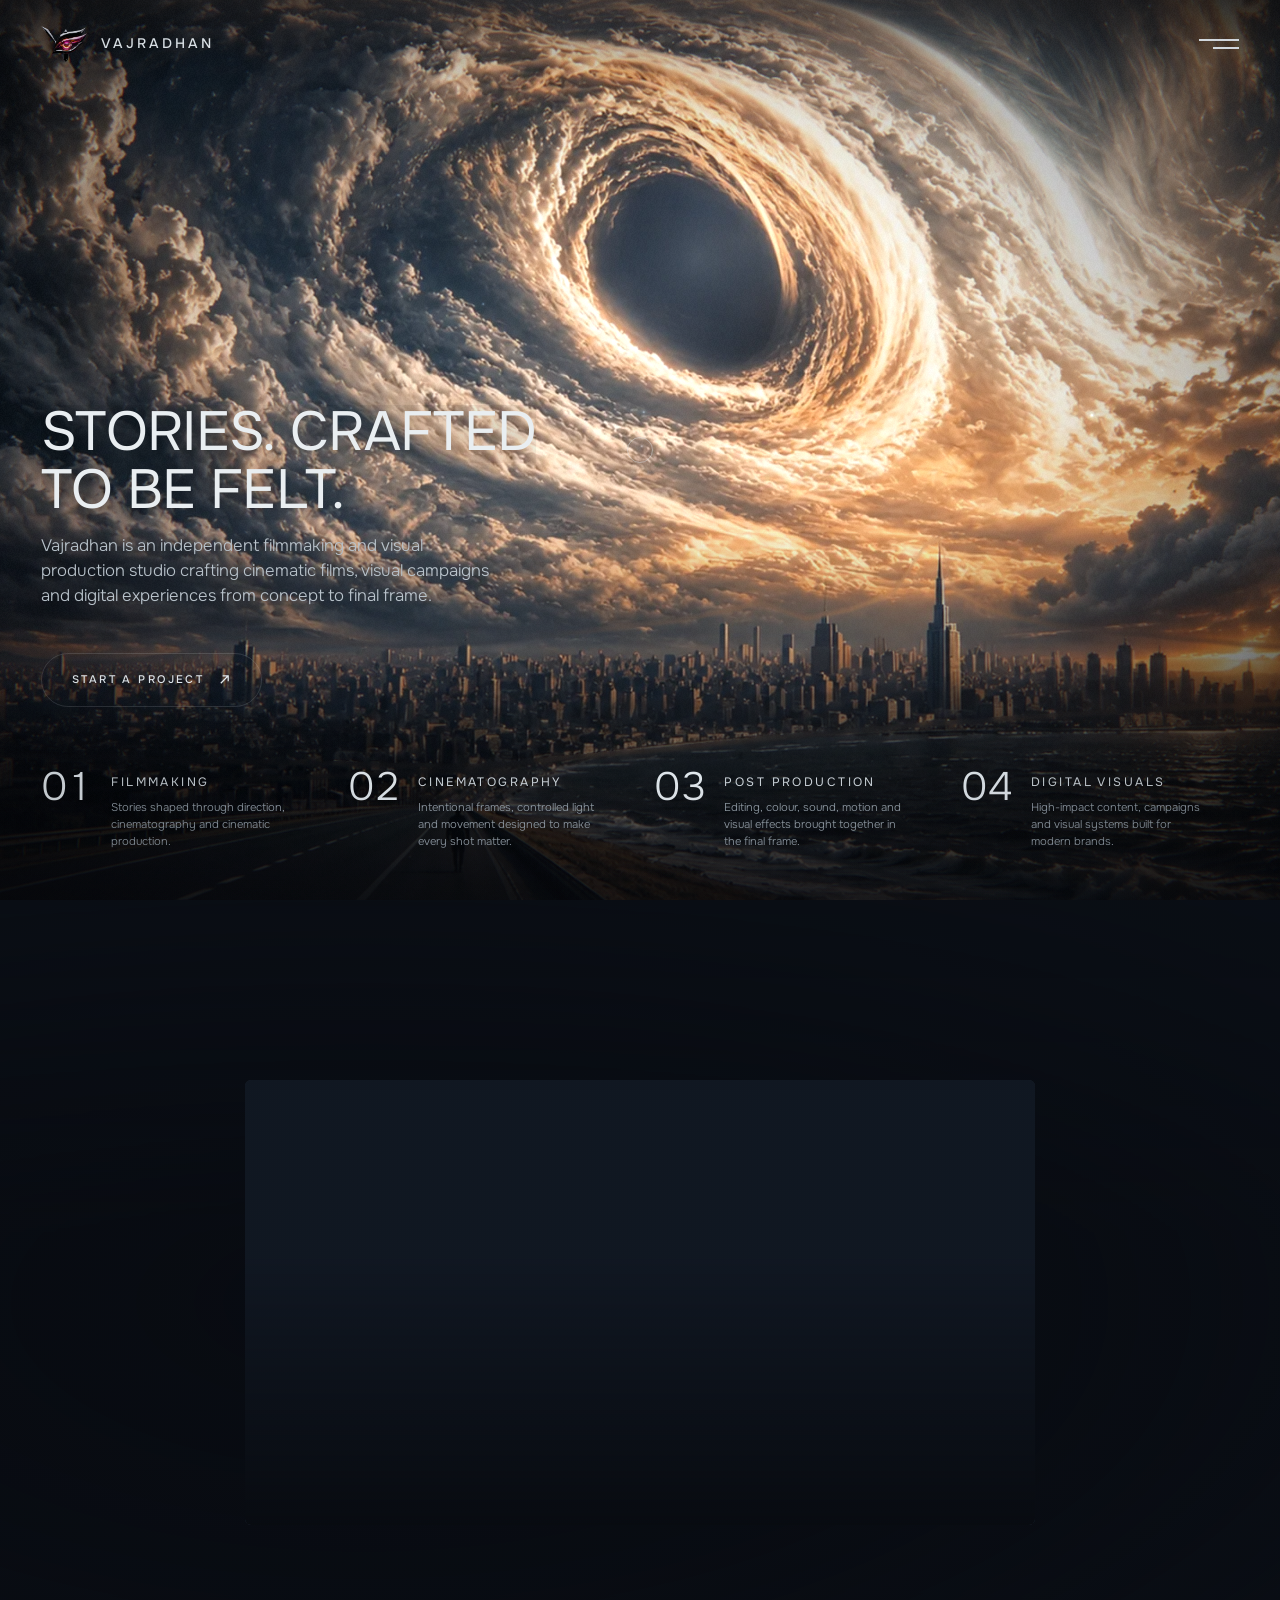
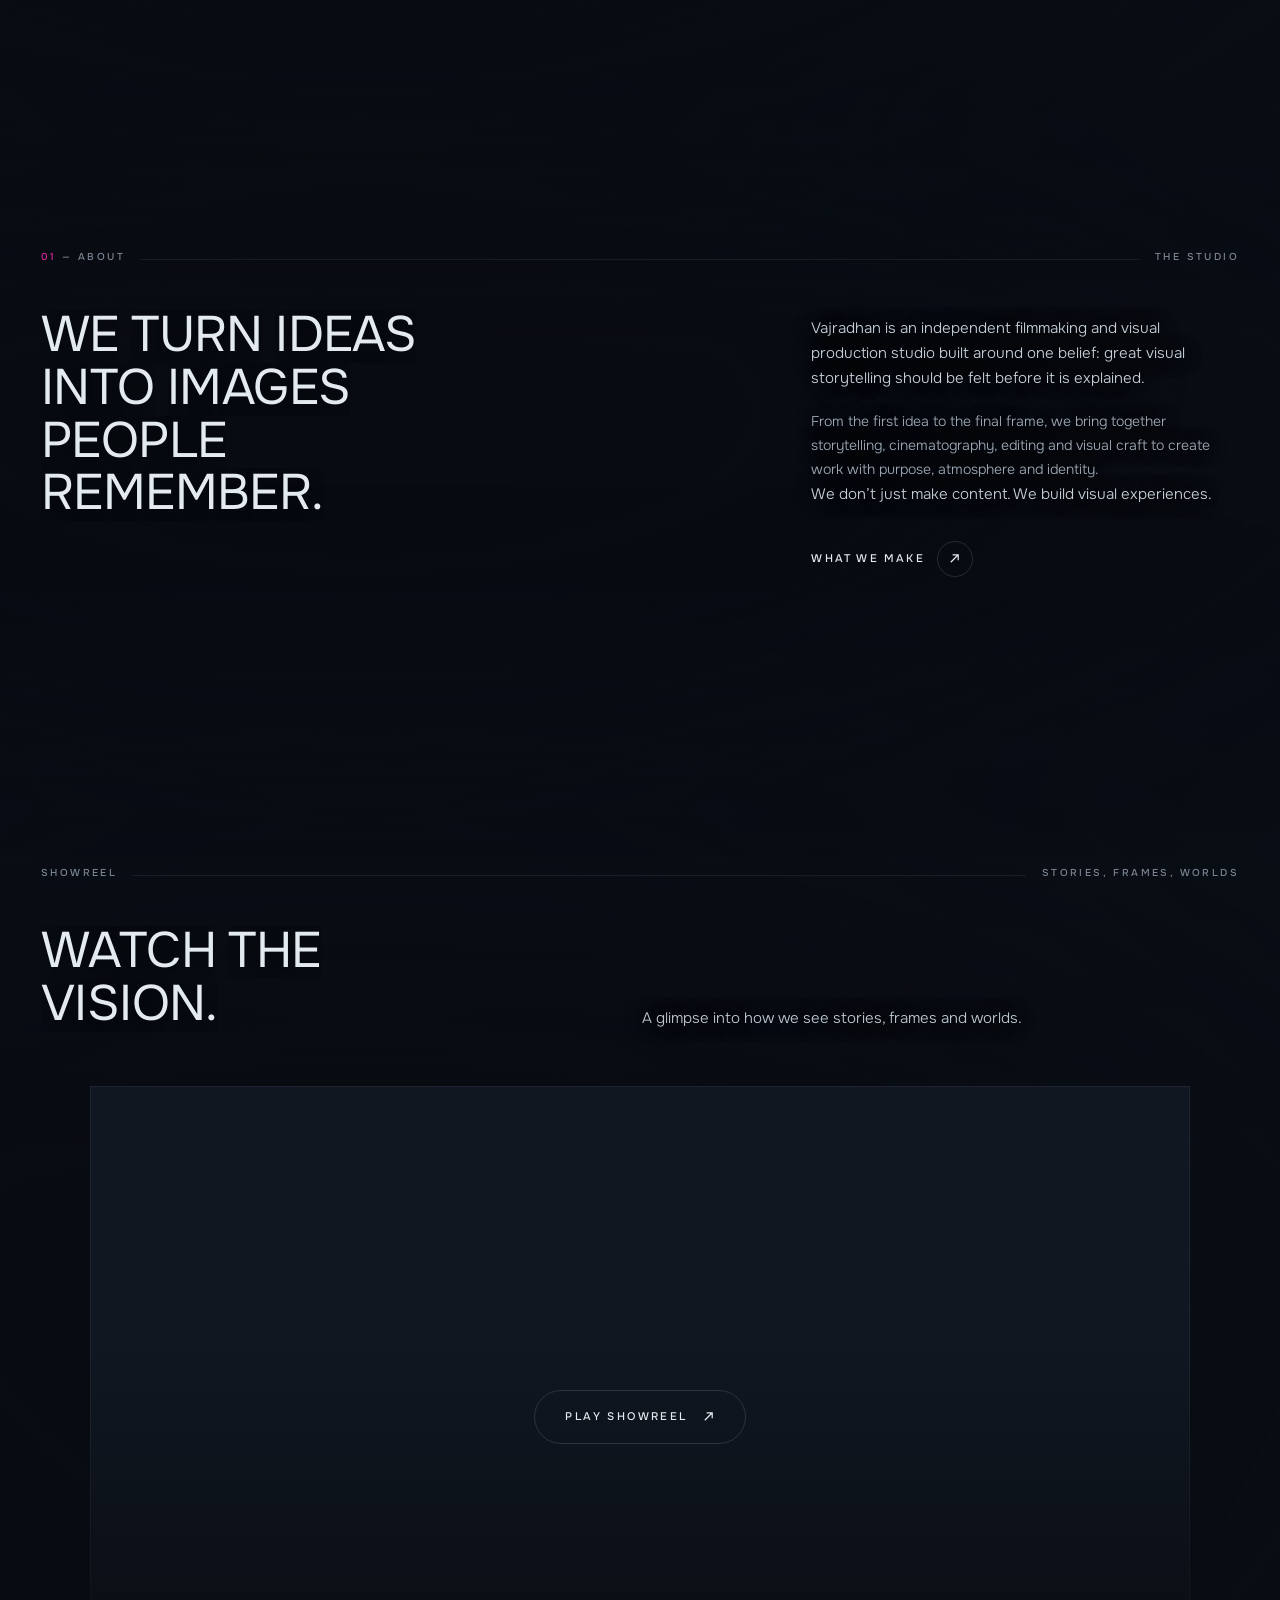
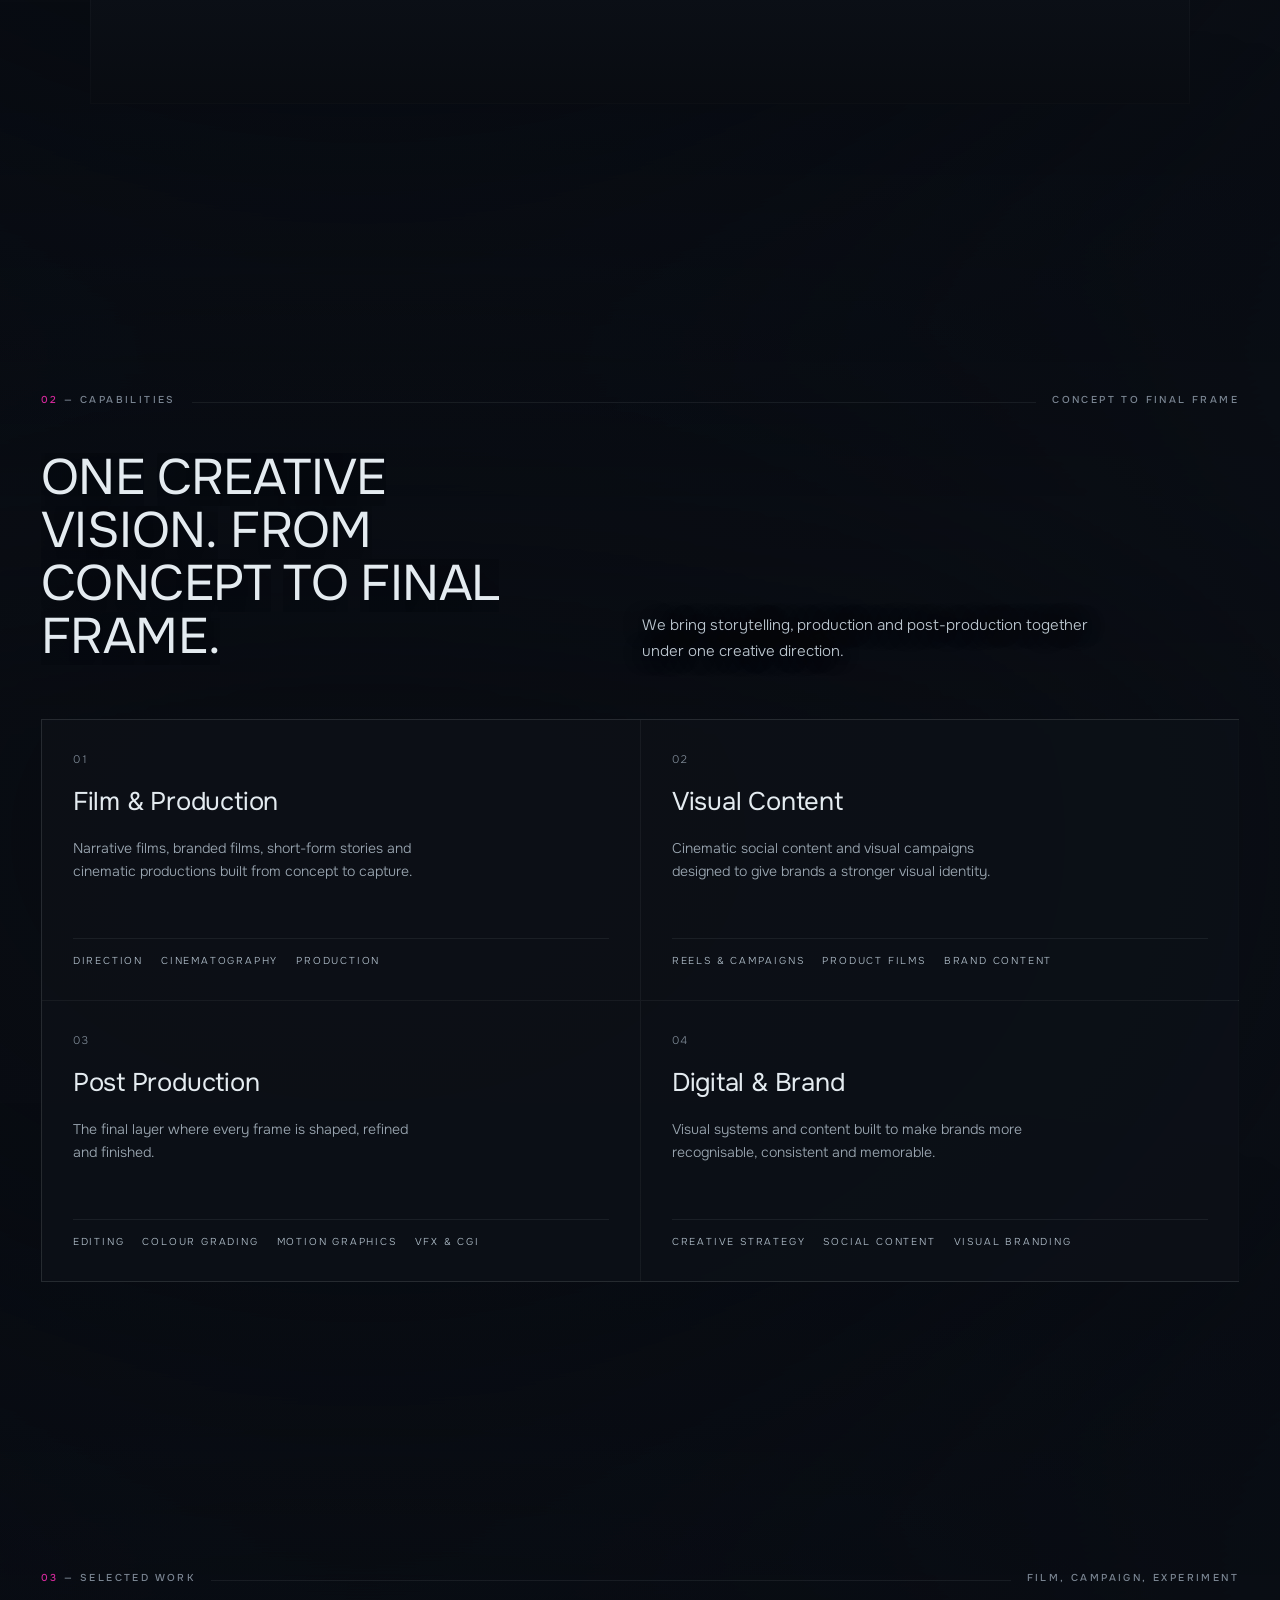
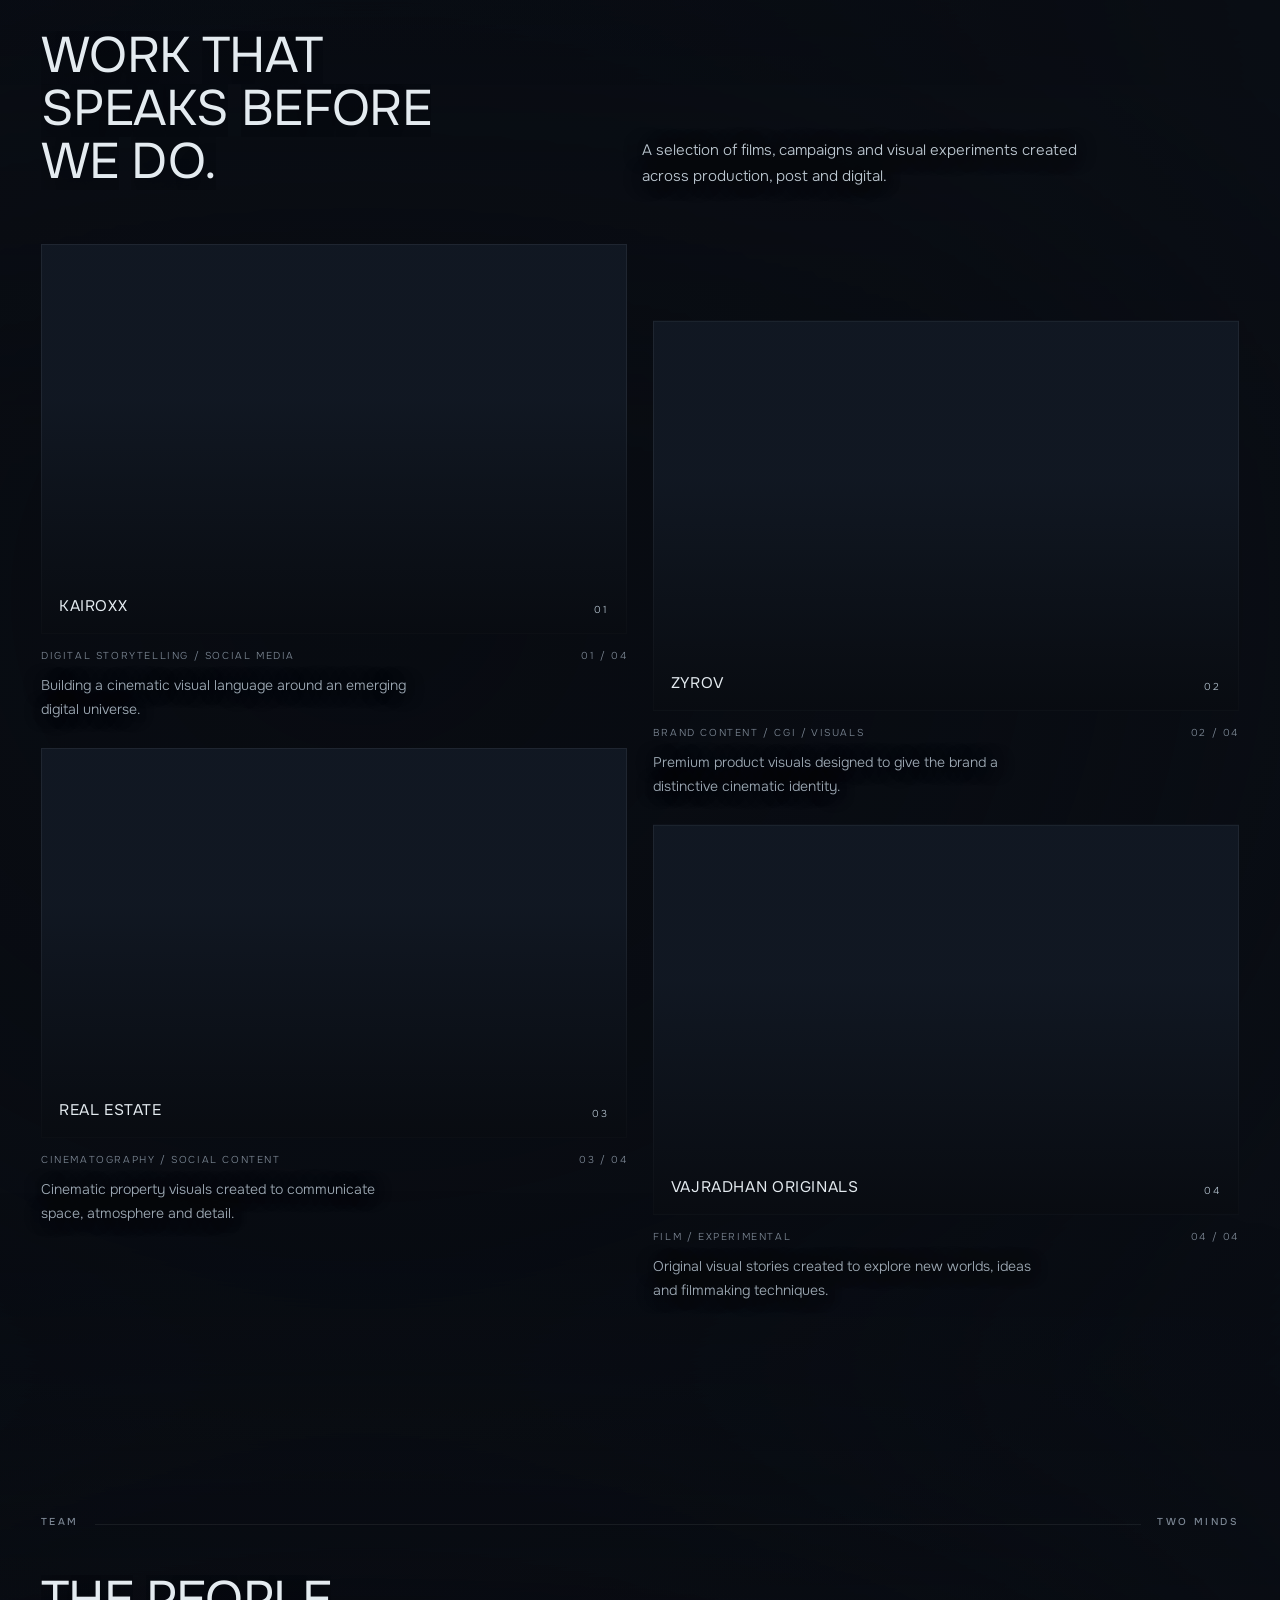
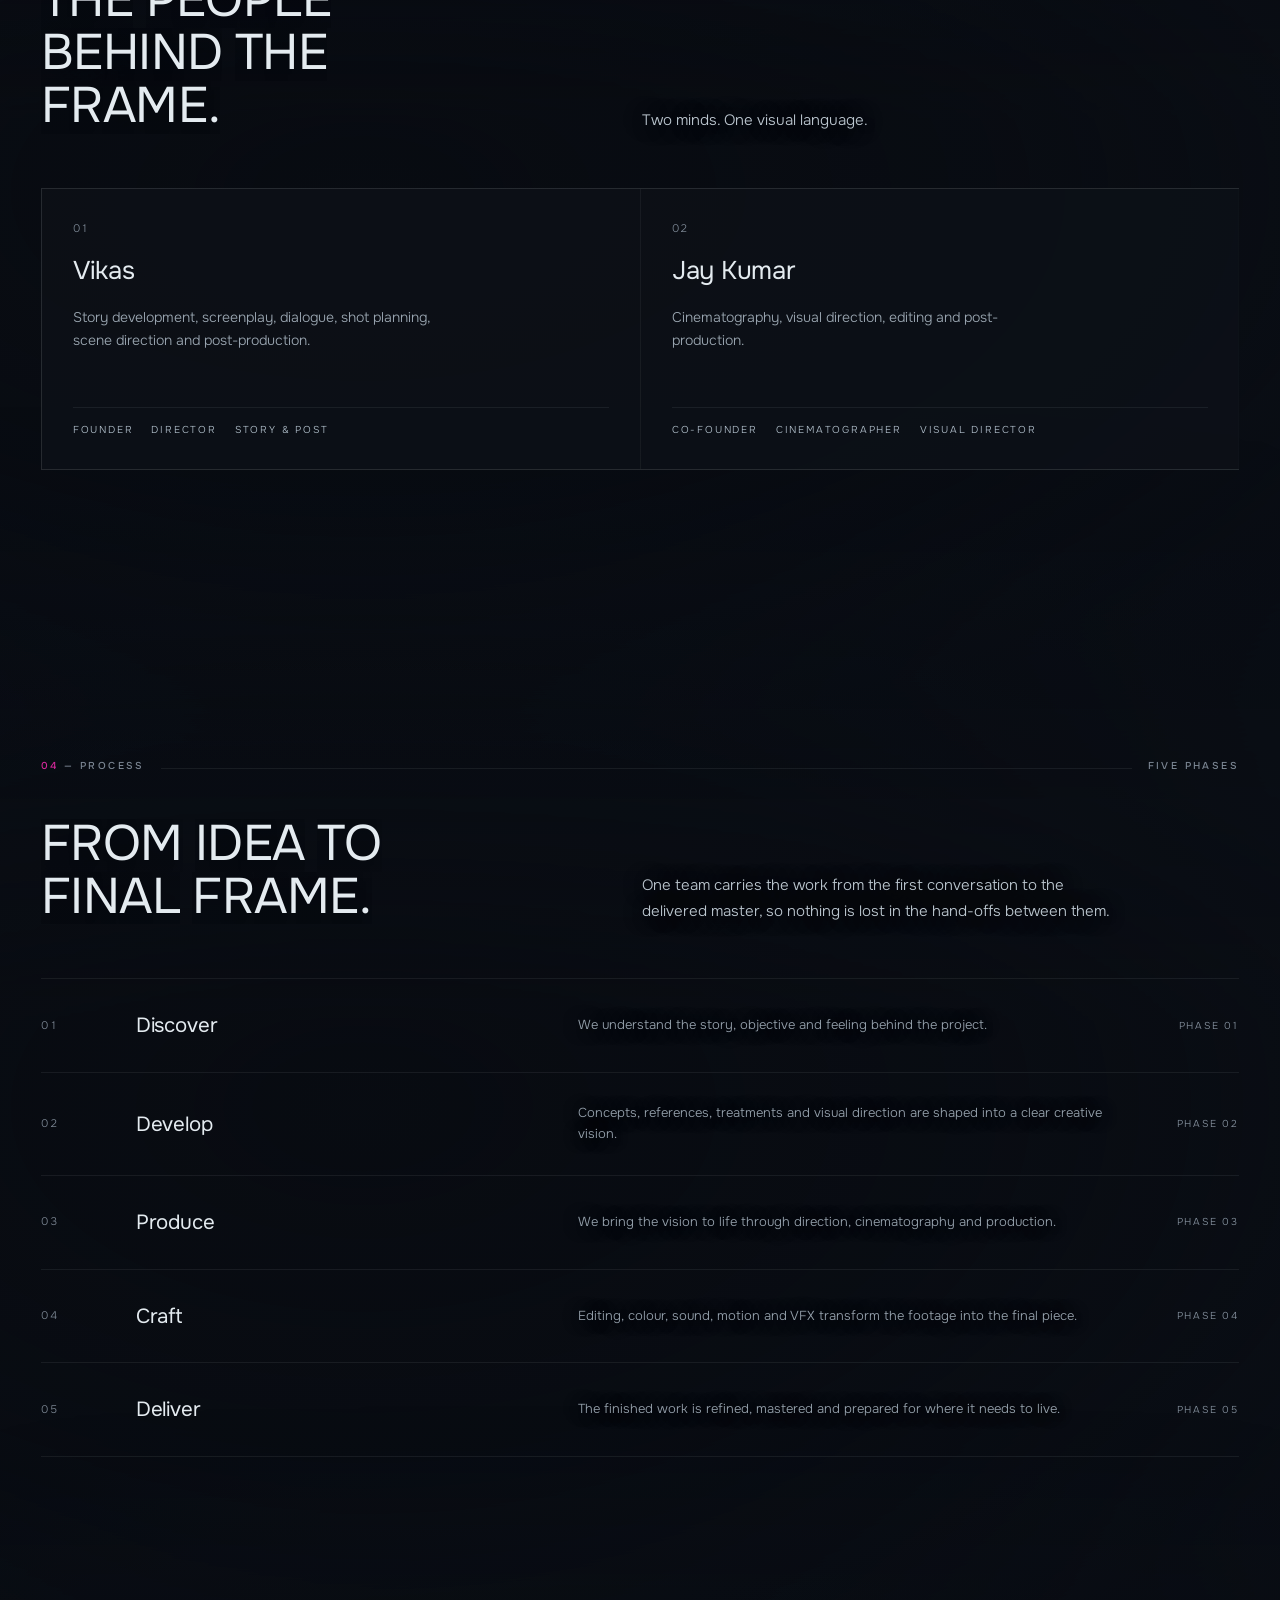
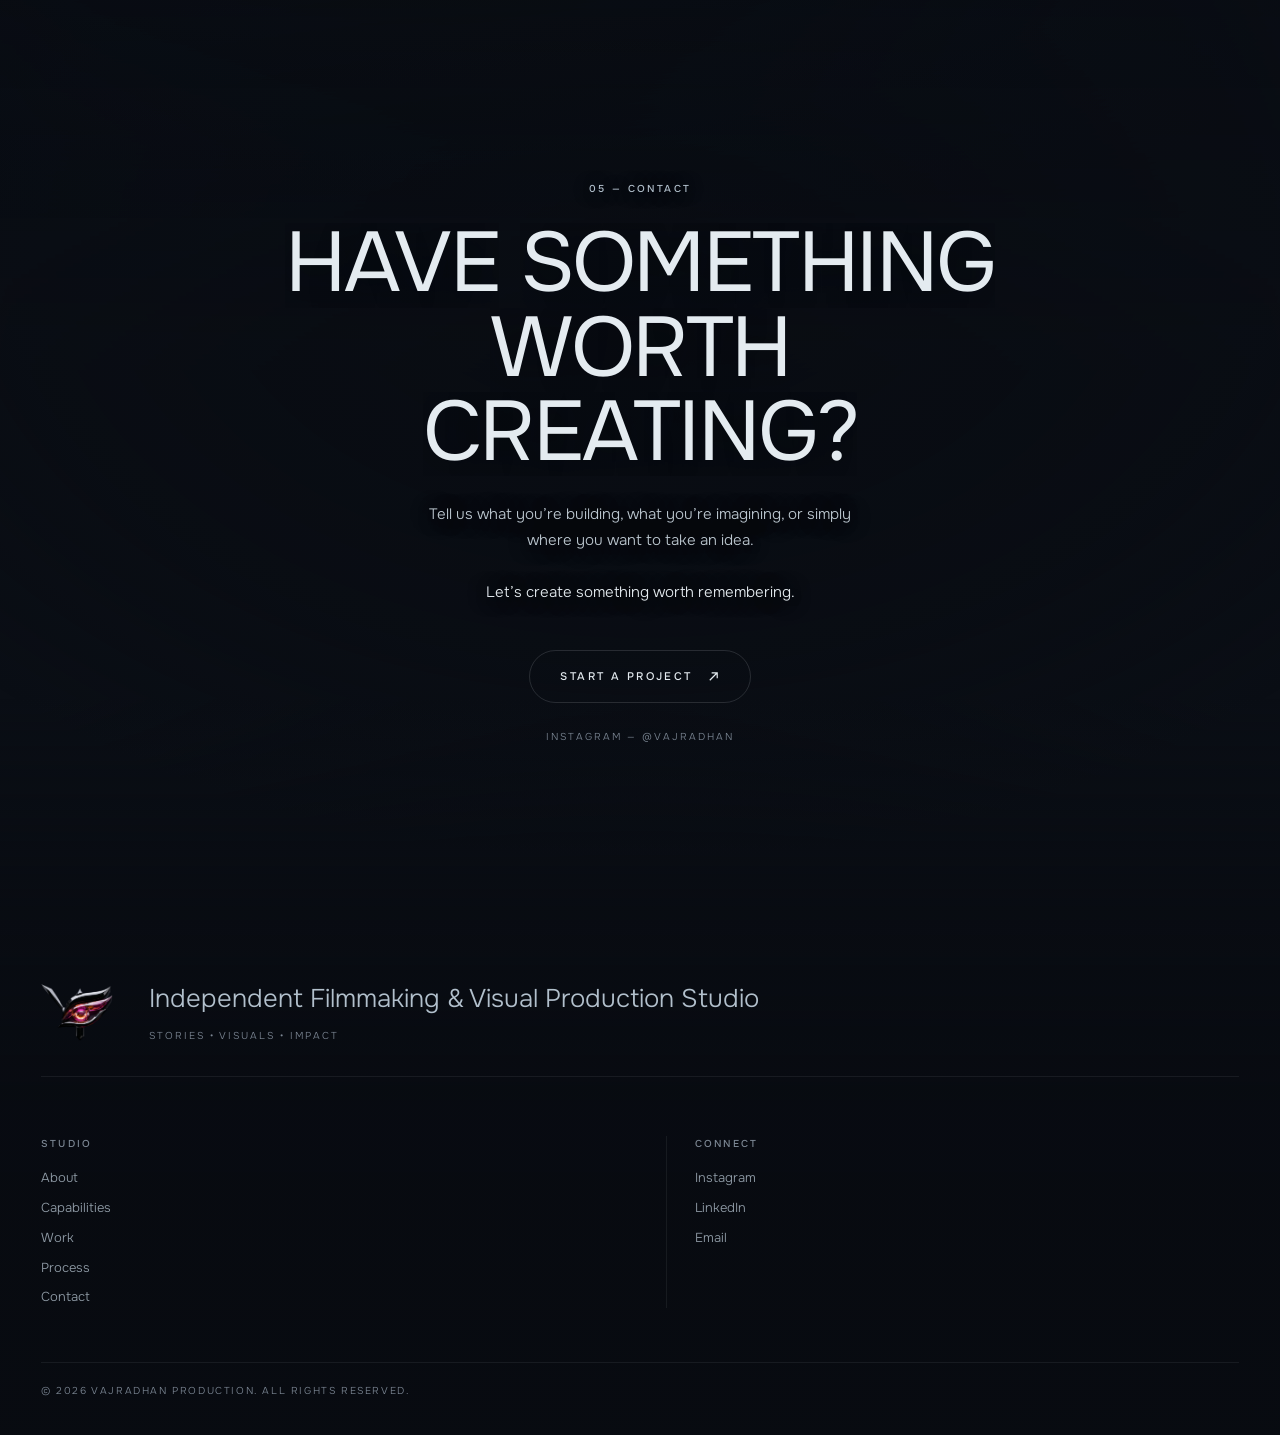
==== index.html @ 79aee75b "Folder check: two tidies and the README brought up to date .seq-v was declared twice and the showree" ====
<!DOCTYPE html>
<html lang="en">
<head>
<meta charset="utf-8">
<meta name="viewport" content="width=device-width, initial-scale=1, viewport-fit=cover">
<title>Vajradhan — Stories. Crafted to be felt.</title>
<meta name="description" content="Vajradhan is an independent filmmaking and visual production studio crafting cinematic films, visual campaigns and digital experiences from concept to final frame.">
<meta name="theme-color" content="#0a0e15">
<!-- TODO: og:image / og:url need absolute URLs — add them once the site has its final address -->
<link rel="icon" type="image/png" href="favicon.png">
<link rel="stylesheet" href="assets/fonts.css">
<style>
/* ============================================================= tokens
   Measured, not invented: the night and haze come off the hero plate
   (sky top 65·64·67, sky edges 47·49·53 and 83·71·66, horizon haze 81·73·71),
   the accent and ember off the logo's crystal eye. The page black and the
   type greys are the studio's own, and are not read off the photograph.   */
:root{
  --ink:#0a0e15;          /* page black, a shade under the sky's top      */
  --ink-2:#111823;
  --night:#413e3f;        /* the sky at the top of the frame              */
  --slate:#2c3b4f;        /* the sky at the peak                           */
  --haze:#514947;         /* the haze along the horizon                    */
  --bone:#e4ebf0;         /* moonlight white — all primary type            */
  --bone-dim:#b2c0cc;     /* the moon's own grey-blue                      */
  --muted:#7c8794;
  --line:rgba(228,235,240,.14);
  --line-soft:rgba(228,235,240,.07);
  --accent:#d4299b;       /* the eye's magenta                             */
  --ember:#ff8a3d;        /* the iris                                      */
  --pad:clamp(20px, 3.2vw, 64px);
  --nav-h:88px;
  /* Durations are not tokens, but they are a scale, and everything on the
     page sits on it: .35s for colour and small state, .5s for anything the
     pointer moves, .7s for a panel or a sweep. Entrances run .9s opacity and
     1.05s transform; the foreground cut-outs, being ambient, run slower. */
  --ease:cubic-bezier(.22,.61,.36,1);
  --ease-out:cubic-bezier(.16,1,.3,1);
  --ease-io:cubic-bezier(.65,0,.35,1);
}
*,*::before,*::after{box-sizing:border-box}
html{ -webkit-text-size-adjust:100%; scroll-behavior:auto; background:var(--ink);
  overscroll-behavior-y:none; /* no rubber-band: the fixed canvas and the page would part */ }
body{
  margin:0; background:var(--ink); color:var(--bone);
  font-family:'Onest',system-ui,-apple-system,'Segoe UI','Helvetica Neue',sans-serif;
  font-weight:300; font-size:16px; line-height:1.6;
  -webkit-font-smoothing:antialiased; -moz-osx-font-smoothing:grayscale;
}
body.is-locked{ overflow:hidden; height:100vh; }
::selection{ background:var(--accent); color:#fff; }
img{max-width:100%;display:block}
a{color:inherit;text-decoration:none}
button{font:inherit;color:inherit;background:none;border:0;cursor:pointer;padding:0}
button.cta{ border:1px solid var(--line); padding:17px 30px; }
:focus-visible{ outline:1px solid var(--accent); outline-offset:4px; }
/* keyboard gets what the pointer gets */
.menu a.mlink:focus-visible{ color:#fff; }
.menu a.mlink:focus-visible > *{ transform:translate3d(10px,0,0); }
.chip:focus-visible .num{ color:var(--ember); transform:translate3d(0,-2px,0); }
.chip:focus-visible b{ color:#fff; }
.arrowlink:focus-visible .ar{ background:var(--bone); border-color:var(--bone); }
.arrowlink:focus-visible .ar svg path{ stroke:var(--ink); }
.cta:focus-visible{ color:var(--ink); border-color:var(--bone); }
.cta:focus-visible i{ transform:none; }
.cta:focus-visible svg path{ stroke:var(--ink); }
.foot li a:focus-visible{ color:var(--bone); }
.rail button:focus-visible i{ transform:none; background:var(--bone-dim); }
.brand:focus-visible img{ transform:scale(1.05); }

/* ============================================================= layers */
#gl{
  position:fixed; inset:0; width:100%; height:100%;
  display:block; z-index:0; background:var(--night);
}
/* Grain lives in the post shader (uGrain); a full-screen overlay-blended layer
   on top of it cost a whole-screen blend every frame for no visible gain. */
#vignette{
  position:fixed; inset:0; z-index:55; pointer-events:none;
  background:radial-gradient(125% 95% at 50% 42%, transparent 44%, rgba(4,6,10,.5) 100%);
}
.page{ position:relative; z-index:10; }

/* Horizontal overflow is stopped where it starts, not papered over at the
   root. Every block that holds something built to hang past the frame — the
   cut-out planes — clips its own x axis. `clip` (unlike
   `hidden`) makes no scroll container, so vertical bleed and sticky
   behaviour survive and nothing has to measure the viewport by hand. */
.hero, .sec, .foot{ overflow-x:clip; overflow-y:visible; }
/* The last stage's cut-outs hang below the footer by design; at the end of the
   page that overhang is scrollable nothing, so the parked stage clips it. The
   footer itself must not clip, or its blend gradient (which reaches 38% above
   the footer) would be cut into a hard edge. While a stage is live it is
   re-parented out to #fg-sky, where this selector no longer reaches it. */
.foot > .fg{ overflow:clip; }

/* ============================================================= type */
.eyebrow{
  font-size:10px; font-weight:500; letter-spacing:.24em; text-transform:uppercase;
  color:var(--bone-dim); text-shadow:0 1px 16px rgba(4,6,10,.9);
}
h1,h2,h3{ font-weight:400; margin:0; letter-spacing:-.008em; }
.display{
  text-transform:uppercase; line-height:1.02; letter-spacing:-.012em;
  font-weight:400; text-shadow:0 2px 34px rgba(4,6,10,.6);
}
.h-sec{ font-size:clamp(30px,3.9vw,64px); }
.body-lg{ font-size:clamp(15px,1.06vw,18px); line-height:1.72; color:#bcc7d0; font-weight:300; text-shadow:0 1px 20px rgba(4,6,10,.88); }
.body{ font-size:14px; line-height:1.7; color:#9eaab5; font-weight:300; text-shadow:0 1px 18px rgba(4,6,10,.85); }

/* ============================================================= reveal */
[data-rv]{ opacity:0; }
[data-rv="up"]{ transform:translate3d(0,26px,0); }
[data-rv].rv-in{ opacity:1; transform:none;
  transition:opacity .9s var(--ease-out), transform 1.05s var(--ease-out); }
.word-mask{ display:inline-block; overflow:hidden; vertical-align:top; padding-bottom:.04em; }
.word{
  display:inline-block; opacity:0; transform:translate3d(0,112%,0);
  transition:transform .9s var(--ease-out), opacity .5s var(--ease-out);
  transition-delay:var(--word-delay,0ms);
}
.word-reveal.rv-in .word{ opacity:1; transform:none; }
/* hint only while a heading waits to reveal, so dozens of layers are not kept alive afterwards */
.word-reveal:not(.rv-in) .word{ will-change:transform,opacity; }

/* ============================================================= preloader */
#pre{
  position:fixed; inset:0; z-index:100; background:var(--ink);
  display:flex; align-items:center; justify-content:center;
  transition:opacity .7s var(--ease), visibility .7s;
}
#pre.done{ opacity:0; visibility:hidden; pointer-events:none; }
.pre-in{ width:min(420px,74%); text-align:center; }
.pre-mark{ margin:0 auto 22px; width:72px; height:auto; }
.pre-word{ font-family:'Unbounded','Onest',sans-serif; font-weight:400; font-size:13px; letter-spacing:.5em;
  color:var(--bone); margin:0 0 22px .5em; }
.pre-bar{ position:relative; height:1px; background:rgba(228,235,240,.14); overflow:hidden; }
.pre-bar i{ position:absolute; inset:0 100% 0 0; background:var(--bone); transition:right .35s linear; }
.pre-meta{ display:flex; justify-content:space-between; margin-top:12px;
  font-size:10px; letter-spacing:.2em; text-transform:uppercase; color:var(--muted); }
.pre-meta b{ font-weight:500; color:var(--bone-dim); font-variant-numeric:tabular-nums; }

/* ============================================================= nav
   The bar is right:0 against the viewport. Nothing on the page is allowed to
   widen the document (see overflow-x:clip above), so the initial containing
   block is the screen and no measured width has to be written back into CSS. */
.nav{
  position:fixed; top:0; left:0; right:0; height:var(--nav-h); z-index:50;
  display:flex; align-items:center; justify-content:space-between; gap:24px; padding:0 var(--pad);
  transition:transform .5s var(--ease), opacity .7s var(--ease-out);
}
/* The bar waits for the curtain rather than sitting over it, and the mark and
   the burger follow it in. No script owns this: if the page never unlocks,
   the nav is visible, which is the state that matters. */
body.is-locked .nav{ opacity:0; }
body.is-locked .brand, body.is-locked .nav-burger{ transform:translate3d(0,-6px,0); }
.nav::before{
  content:''; position:absolute; inset:0; z-index:-1; pointer-events:none;
  /* solid rather than backdrop-blurred: the canvas under the bar redraws every
     frame, so a backdrop blur would be re-run every frame too */
  background:linear-gradient(rgba(10,14,21,.9), rgba(10,14,21,.8));
  opacity:0; transition:opacity .5s linear;
}
.nav.stuck::before{ opacity:1; }
.nav::after{
  content:''; position:absolute; left:var(--pad); right:var(--pad); bottom:0; height:1px;
  background:var(--line-soft); opacity:0; transition:opacity .5s var(--ease);
}
.nav.stuck::after{ opacity:1; }
.nav.hide{ transform:translate3d(0,-101%,0); }
.brand{ display:flex; align-items:center; gap:14px; flex:0 0 auto;
  transition:transform .7s var(--ease-out); }
.brand img{ width:clamp(40px,3.6vw,64px); height:auto;
  transition:transform .5s var(--ease-out); }
.brand:hover img{ transform:scale(1.05); }
.brand:hover b{ color:#fff; }
.brand b{ font-size:clamp(13px,1.08vw,20px); font-weight:500; letter-spacing:.24em;
  transition:color .35s var(--ease); }
.nav-burger{ width:40px; height:24px; position:relative; flex:0 0 auto; z-index:3;
  /* the same lift as the mark, on the short scale, so a press is instant */
  transition:transform .35s var(--ease-out); transition-delay:.06s; }
.nav-burger i{ position:absolute; right:0; height:1.5px; background:var(--bone);
  transition:width .5s var(--ease-out), transform .5s var(--ease-out), top .5s var(--ease-out); }
.nav-burger i:nth-child(1){ top:7px; width:40px; }
.nav-burger i:nth-child(2){ top:15px; width:26px; }
.nav-burger:hover i:nth-child(2){ width:40px; }
.nav-burger:active{ transform:scale(.94); }
.nav-burger:focus-visible i{ background:#fff; }
.nav-burger[aria-expanded="true"] i:nth-child(1){ top:11px; width:30px; transform:rotate(45deg); }
.nav-burger[aria-expanded="true"] i:nth-child(2){ top:11px; width:30px; transform:rotate(-45deg); }

/* the menu sheet — the design keeps the bar to a logo and a burger at every
   width, so the links live here on desktop too */
.menu{
  position:fixed; top:0; right:0; bottom:0; width:min(88%,460px); z-index:49;
  padding:calc(var(--nav-h) + 30px) var(--pad) 36px;
  display:flex; flex-direction:column; gap:0;
  background:rgba(8,11,17,.97); border-left:1px solid var(--line-soft);
  transform:translate3d(100%,0,0); visibility:hidden;
  transition:transform .7s var(--ease-out), visibility 0s linear .7s;
}
.menu.open{ transform:none; visibility:visible; transition-delay:0s; }
/* the links follow the sheet in, one after another */
.menu.open a.mlink{ opacity:1; transform:none; }
.menu.open a.mlink:nth-child(1){ transition-delay:0s, .18s, .18s; }
.menu.open a.mlink:nth-child(2){ transition-delay:0s, .24s, .24s; }
.menu.open a.mlink:nth-child(3){ transition-delay:0s, .30s, .30s; }
.menu.open a.mlink:nth-child(4){ transition-delay:0s, .36s, .36s; }
.menu.open a.mlink:nth-child(5){ transition-delay:0s, .42s, .42s; }
.menu.open .menu-foot{ opacity:1; transition-delay:.48s; }
.menu a.mlink{
  display:flex; align-items:baseline; gap:18px; padding:18px 0; border-bottom:1px solid var(--line-soft);
  font-size:clamp(20px,2vw,28px); font-weight:300; letter-spacing:-.005em; color:var(--bone);
  opacity:0; transform:translate3d(20px,0,0);
  transition:color .35s var(--ease), opacity .5s var(--ease-out), transform .5s var(--ease-out);
}
.menu a.mlink > *{ transition:transform .5s var(--ease-out), color .35s; }
.menu a.mlink b{ font-weight:inherit; }
.menu a.mlink span{ font-size:10px; letter-spacing:.2em; color:var(--muted); font-variant-numeric:tabular-nums; }
.menu a.mlink:hover{ color:#fff; }
.menu a.mlink:hover > *{ transform:translate3d(10px,0,0); }
.menu a.mlink:hover span{ color:var(--accent); }
.menu-foot{ margin-top:auto; opacity:0; transition:opacity .5s var(--ease-out); }
.menu-foot .cta{ margin-top:0; }
.menu-foot a{ color:var(--bone-dim); }
.scrim{ position:fixed; inset:0; z-index:48; background:rgba(4,6,10,.5); opacity:0; visibility:hidden;
  transition:opacity .5s, visibility 0s linear .5s; }
.scrim.open{ opacity:1; visibility:visible; transition-delay:0s; }
html.nav-open, html.nav-open body{ overflow:hidden; }
/* A transform on the bar would make it the containing block for the fixed
   sheet it sits beside; the hide transform is dropped while the menu is open. */
html.nav-open .nav{ transform:none; transition:none; }

/* ============================================================= hero
   Composed to the mock-up: the wordmark top left, the burger top right, the
   headline and its standfirst sitting on the lower ridges, and the four
   disciplines as a ruled strip along the foot of the frame. */
.hero{ position:relative; min-height:100svh; padding:0 var(--pad);
  display:flex; flex-direction:column; justify-content:flex-end; }
.hero::after{ content:''; position:absolute; left:0; right:0; bottom:0; height:42%; pointer-events:none;
  background:linear-gradient(transparent, rgba(8,10,14,.46) 60%, rgba(8,10,14,.72)); z-index:0; }
.hero > *{ position:relative; z-index:2; }
.hero-copy{ max-width:min(900px,48%); padding-top:calc(var(--nav-h) + 20px); }
.hero h1{ font-size:clamp(34px,4.3vw,88px); line-height:1.0; margin-bottom:clamp(12px,1.6vh,22px); color:#e9eef1; }
.hero-keys{ display:block; margin:clamp(14px,2vh,24px) 0 0; }
.hero-cta{ margin-top:clamp(18px,2.6vh,32px); }
.hero-sub{ font-size:clamp(15px,1.3vw,25px); line-height:1.5; color:#b9c3cb; max-width:42ch; margin:0;
  text-shadow:0 1px 26px rgba(4,6,10,.95); }
.chapters{
  display:grid; grid-template-columns:repeat(4,minmax(0,1fr)); gap:clamp(14px,2.2vw,44px);
  margin-top:clamp(36px,7vh,86px); padding-bottom:clamp(26px,5.6vh,70px);
}
.chip{ display:flex; gap:clamp(12px,1.4vw,28px); align-items:flex-start; cursor:default; }
.chip .num{ font-size:clamp(30px,3.1vw,62px); font-weight:300; line-height:.9; letter-spacing:-.02em;
  font-variant-numeric:tabular-nums; flex:0 0 auto; transition:color .35s var(--ease), transform .5s var(--ease-out); }
.chip .tx{ min-width:0; padding-top:.2em; }
.chip b{ display:block; font-size:clamp(10px,.95vw,17px); font-weight:400; letter-spacing:.2em; text-transform:uppercase;
  color:#d3dbe1; margin-bottom:.55em; transition:color .35s var(--ease); white-space:nowrap; }
.chip .d{ display:block;  margin:0; font-size:clamp(11px,.88vw,16px); line-height:1.5; color:#98a3ad; max-width:26ch; transition:color .35s var(--ease); }
.chip:hover .num, .chip.on .num{ color:var(--ember); transform:translate3d(0,-2px,0); }
.chip:hover b, .chip.on b{ color:#fff; }
.chip:hover .d{ color:var(--bone-dim); }

/* Touch has no hover, so a press stands in for it: the same moves, quicker,
   and released on every exit path (see wirePress). */
@media (hover:none){
  .chip.is-press .num{ color:var(--ember); transform:translate3d(0,-2px,0); }
  .chip.is-press b{ color:#fff; }
  .chip.is-press .d{ color:var(--bone-dim); }
  .card.is-press .card-fr{ outline-color:rgba(228,235,240,.3); }
  .reel-fr.is-press{ outline-color:rgba(228,235,240,.3); }
  .card.is-press .card-ar{ opacity:1; transform:none; }
  .plate.is-press::before{ opacity:1; }
  .plate.is-press .bar{ transform:scaleX(1); }
  .plate.is-press > :not(.bar){ transform:translate3d(8px,0,0); }
  .plate.is-press .k{ color:var(--accent); }
  .row.is-press::before{ opacity:1; }
  .row.is-press .bar{ transform:scaleX(1); }
  .row.is-press > .k, .row.is-press > h3, .row.is-press > p{ transform:translate3d(clamp(8px,1.2vw,18px),0,0); }
  .row.is-press .k{ color:var(--accent); }
  .cta.is-press{ color:var(--ink); border-color:var(--bone); }
  .cta.is-press i{ transform:none; }
  .cta.is-press svg path{ stroke:var(--ink); }
  .arrowlink.is-press .ar{ background:var(--bone); border-color:var(--bone); }
  .arrowlink.is-press .ar svg path{ stroke:var(--ink); }
}

/* ============================================================= sections */
.sec{ position:relative; padding:clamp(96px,16vh,200px) var(--pad); }
.sec::before{
  content:''; position:absolute; inset:-22% -4%; z-index:-1; pointer-events:none;
  background:radial-gradient(110% 62% at 30% 50%, rgba(8,11,17,.86), rgba(8,11,17,.6) 42%, rgba(8,11,17,.16) 74%, rgba(8,11,17,0));
  -webkit-mask-image:linear-gradient(transparent, #000 44%);
          mask-image:linear-gradient(transparent, #000 44%);
}
#contact::before{ background:radial-gradient(82% 58% at 50% 34%, rgba(8,11,17,.62), rgba(8,11,17,.34) 56%, rgba(8,11,17,0) 82%); }
.foot::before{
  content:''; position:absolute; inset:-38% 0 0; z-index:-1; pointer-events:none;
  background:linear-gradient(rgba(8,11,17,0), rgba(8,11,17,.62) 28%, rgba(8,11,17,.95) 56%, rgba(8,11,17,.98));
}
.sec-head{ display:flex; align-items:baseline; gap:16px; margin-bottom:clamp(30px,5vh,66px); }
.sec-head .k{ font-size:10px; font-weight:500; letter-spacing:.24em; text-transform:uppercase; color:var(--muted); }
.sec-head .k b{ color:var(--accent); font-weight:500; }
.rule{ flex:1 1 auto; height:1px; background:var(--line-soft); }

/* — about: title across two columns, the reading held right */
.story{ display:grid; grid-template-columns:minmax(120px,.38fr) minmax(0,1.08fr) minmax(280px,.9fr);
  gap:clamp(20px,3vw,56px); align-items:start; }
.story h2{ grid-column:1 / 3; max-width:14ch; }
.story-copy{ grid-column:3; padding-top:6px; }
.story-copy .lead{ font-size:clamp(15px,1.16vw,19px); line-height:1.66; color:#c6d0d8; margin:0; text-shadow:0 1px 20px rgba(4,6,10,.9); }
.story-copy .body{ margin:20px 0 0; }
.about-claim{ margin:24px 0 0; color:var(--bone); }
.arrowlink{ display:inline-flex; align-items:center; gap:12px; margin-top:34px;
  font-size:11px; font-weight:500; letter-spacing:.2em; text-transform:uppercase; color:var(--bone); }
.arrowlink .ar{ width:36px; height:36px; border:1px solid var(--line); border-radius:50%;
  display:grid; place-items:center; transition:background .5s var(--ease), border-color .5s var(--ease); }
.arrowlink .ar svg{ width:13px; height:13px; transition:transform .5s var(--ease-out); }
.arrowlink:hover .ar{ background:var(--bone); border-color:var(--bone); }
.arrowlink:hover .ar svg{ transform:translate3d(2px,-2px,0); }
.arrowlink:hover .ar svg path{ stroke:var(--ink); }

/* — capabilities: four plates, two by two */
.split-head{ display:grid; grid-template-columns:minmax(0,.9fr) minmax(0,1fr); gap:clamp(28px,5vw,90px); align-items:end; margin-bottom:clamp(34px,6vh,72px); }
.split-head h2{ max-width:14ch; }
.split-head p{ margin:0; max-width:48ch; }
.plates{ display:grid; grid-template-columns:repeat(2,minmax(0,1fr)); gap:1px; background:var(--line-soft); border:1px solid var(--line-soft); }
.plate{ position:relative; display:flex; flex-direction:column; gap:14px; min-height:280px; padding:clamp(22px,2.4vw,36px);
  background:rgba(10,14,21,.84); overflow:hidden; contain:paint; }
.plate > :not(.bar){ transition:transform .5s var(--ease-out), color .35s var(--ease); }
.plate::before{ content:''; position:absolute; inset:0; pointer-events:none; opacity:0;
  background:linear-gradient(145deg, rgba(212,41,155,.14), transparent 58%); transition:opacity .5s var(--ease); }
.plate:hover::before{ opacity:1; }
.plate:hover > :not(.bar){ transform:translate3d(8px,0,0); }
.plate .k{ font-size:11px; letter-spacing:.16em; color:var(--muted); font-variant-numeric:tabular-nums; }
.plate:hover .k{ color:var(--accent); }
.plate h3{ font-size:clamp(20px,2vw,32px); font-weight:400; }
.plate p{ margin:0; max-width:40ch; font-size:14px; line-height:1.65; color:#9ba7b2; }
.plate ul{ list-style:none; margin:auto 0 0; padding:14px 0 0; display:flex; flex-wrap:wrap; gap:8px 18px;
  border-top:1px solid var(--line-soft); font-size:10px; letter-spacing:.18em; text-transform:uppercase; color:var(--bone-dim); }
.plate .bar{ position:absolute; left:0; bottom:0; height:1px; width:100%; background:var(--accent);
  transform:scaleX(0); transform-origin:left; transition:transform .7s var(--ease-out); }
.plate:hover .bar{ transform:scaleX(1); }

/* — selected work: four plates, staggered. The frames hold their box before
   any still arrives, so the grid never reflows when the client's images land. */
.cards{ display:grid; grid-template-columns:repeat(2,minmax(0,1fr)); gap:clamp(14px,2vw,34px) clamp(14px,2vw,34px); align-items:start; }
.card{ position:relative; }
.card:nth-child(even){ transform:translateY(clamp(30px,6vw,110px)); }
.card-fr{
  position:relative; display:block; aspect-ratio:3/2; isolation:isolate;
  outline:1px solid var(--line-soft); outline-offset:-1px;
  transition:outline-color .5s var(--ease);
  background:var(--card-img,none) center / cover no-repeat, var(--ink-2);
}
.card-fr::after{ content:''; position:absolute; inset:0; pointer-events:none;
  background:linear-gradient(180deg, rgba(6,8,12,.04) 40%, rgba(6,8,12,.78)); }
.card:hover .card-fr{ outline-color:rgba(228,235,240,.3); }
.card-lab{ position:absolute; left:18px; right:18px; bottom:16px; z-index:3;
  display:flex; align-items:flex-end; justify-content:space-between; gap:10px; pointer-events:none; }
.card-lab b{ font-size:clamp(14px,1.2vw,19px); font-weight:400; letter-spacing:.04em; text-transform:uppercase; }
.card-lab span{ font-size:10px; letter-spacing:.2em; text-transform:uppercase; color:var(--bone-dim); }
.card-ar{ position:absolute; top:16px; right:16px; z-index:3; width:28px; height:28px;
  opacity:0; transform:translate3d(-4px,4px,0); transition:opacity .5s var(--ease-out), transform .5s var(--ease-out); }
.card:hover .card-ar{ opacity:1; transform:none; }
.card-meta{ display:flex; justify-content:space-between; gap:12px; margin-top:14px;
  font-size:10px; letter-spacing:.16em; text-transform:uppercase; color:var(--muted); }
.card-line{ margin:10px 0 0; max-width:42ch; }

/* — showreel: one frame, centred, waiting on the reel. It borrows the work
   cards' frame exactly: same box, same hairline, same scrim. */
.reel-fr{
  position:relative; width:min(1100px,100%); margin-inline:auto;
  aspect-ratio:16/9; isolation:isolate; display:grid; place-items:center;
  outline:1px solid var(--line-soft); outline-offset:-1px;
  background:var(--reel-poster,none) center / cover no-repeat, var(--ink-2);
  transition:outline-color .5s var(--ease);
}
.reel-fr::after{ content:''; position:absolute; inset:0; pointer-events:none;
  background:linear-gradient(180deg, rgba(6,8,12,.04) 40%, rgba(6,8,12,.78)); }
.reel-cta{ position:relative; z-index:2; margin-top:0; }
.reel-fr:hover{ outline-color:rgba(228,235,240,.3); }

/* — process: a ruled list */
.rows{ border-top:1px solid var(--line-soft); }
.row{
  position:relative; display:grid; align-items:center;
  grid-template-columns:64px minmax(0,1fr) minmax(0,1.3fr) 96px;
  gap:clamp(14px,2.4vw,40px); padding:clamp(20px,2.4vw,30px) 0; border-bottom:1px solid var(--line-soft);
}
.row > .k, .row > h3, .row > p{ transition:transform .5s var(--ease-out), color .35s var(--ease); }
.row::before{ content:''; position:absolute; left:calc(var(--pad) * -1); right:0; top:0; bottom:0;
  background:linear-gradient(90deg, rgba(212,41,155,.10), transparent 46%);
  opacity:0; transition:opacity .5s var(--ease); pointer-events:none; }
.row:hover::before{ opacity:1; }
.row:hover > .k, .row:hover > h3, .row:hover > p{ transform:translate3d(clamp(8px,1.2vw,18px),0,0); }
.row .k{ font-size:11px; letter-spacing:.16em; color:var(--muted); font-variant-numeric:tabular-nums; }
.row:hover .k{ color:var(--accent); }
.row h3{ font-size:clamp(17px,1.6vw,26px); font-weight:400; }
.row p{ margin:0; font-size:13px; line-height:1.6; color:#95a1ac; text-shadow:0 1px 16px rgba(4,6,10,.92); }
.row .t{ text-align:right; font-size:10px; letter-spacing:.18em; text-transform:uppercase; color:#8793a0; }
.row .bar{ position:absolute; left:0; bottom:-1px; height:1px; width:100%; background:var(--accent);
  transform:scaleX(0); transform-origin:left; transition:transform .7s var(--ease-out); }
.row:hover .bar{ transform:scaleX(1); }

/* — contact: the closing frame; the 3-D wordmark rises in the scene below it */
.fin{ min-height:100svh; display:flex; flex-direction:column; justify-content:flex-start; align-items:center;
  text-align:center; padding-top:clamp(120px,20vh,240px); }
.fin .eyebrow{ margin-bottom:26px; }
.fin h2{ font-size:clamp(38px,6.6vw,120px); line-height:.96; letter-spacing:-.03em; text-transform:uppercase; max-width:13ch; }
.fin p{ max-width:46ch; margin:26px auto 0; }
.cta{
  position:relative; display:inline-flex; align-items:center; gap:14px; margin-top:44px;
  padding:17px 30px; border:1px solid var(--line); border-radius:100px; overflow:hidden; isolation:isolate;
  font-size:11px; font-weight:500; letter-spacing:.22em; text-transform:uppercase;
  transition:color .5s var(--ease), border-color .5s var(--ease);
}
.cta i{ position:absolute; inset:0; background:var(--bone); transform:translate3d(0,101%,0);
  transition:transform .7s var(--ease-out); z-index:-1; }
.cta:hover{ color:var(--ink); border-color:var(--bone); }
.cta:hover i{ transform:none; }
.cta:hover svg path{ stroke:var(--ink); }
.fin-claim{ margin-top:18px; color:var(--bone); }
.fin-links{ list-style:none; margin:26px 0 0; padding:0; display:flex; flex-wrap:wrap;
  justify-content:center; gap:10px 26px;
  font-size:10px; letter-spacing:.2em; text-transform:uppercase; color:var(--muted); }
.fin-links a{ color:var(--bone-dim); transition:color .35s var(--ease); }
.fin-links a:hover, .fin-links a:focus-visible{ color:var(--bone); }

/* — footer · manifesto */
.foot{ position:relative; padding:clamp(56px,9vh,110px) var(--pad) clamp(26px,4vh,40px); }
.foot-grid{ position:relative; display:grid; grid-template-columns:repeat(2,minmax(0,1fr)); gap:clamp(22px,4vw,60px); }
.foot-brand{ grid-column:1 / -1; display:grid; grid-template-columns:84px minmax(0,1fr); gap:24px; align-items:center;
  padding-bottom:34px; margin-bottom:8px; border-bottom:1px solid var(--line-soft); }
.foot-brand img{ width:72px; height:auto; transition:transform .7s var(--ease-out); }
.foot-brand:hover img{ transform:scale(1.04); }
.foot-lines{ min-width:0; }
.foot-brand p{ margin:0; max-width:52ch; font-size:clamp(18px,2vw,30px); line-height:1.35; color:var(--bone-dim); }
/* specific enough to beat .foot-brand p, which sets the big line's size */
.foot-brand .foot-keys{ margin-top:12px; font-size:10px; letter-spacing:.2em;
  text-transform:uppercase; color:var(--muted); }
.foot-grid > div:nth-child(n+3){ padding-left:clamp(18px,2.2vw,34px); border-left:1px solid var(--line-soft); }
.foot h4{ margin:0 0 16px; font-size:10px; font-weight:500; letter-spacing:.22em; text-transform:uppercase; color:var(--muted); }
.foot ul{ list-style:none; margin:0; padding:0; display:flex; flex-direction:column; gap:9px; }
.foot li{ overflow:hidden; font-size:13px; color:#909ca7; }
.foot li a{ display:inline-block; color:inherit;
  transition:color .35s var(--ease), transform .5s var(--ease-out); }
.foot li a:hover, .foot li a:focus-visible{ transform:translate3d(6px,0,0); }
.foot li a:hover{ color:var(--bone); }
.foot-base{ position:relative; display:flex; flex-wrap:wrap; gap:8px 20px; align-items:center;
  margin-top:clamp(38px,6vh,74px); padding-top:20px; border-top:1px solid var(--line-soft);
  font-size:10px; letter-spacing:.16em; text-transform:uppercase; color:var(--muted); }

/* ==================================================================== film
   The card the frame sequence used, unchanged: the page's own column with the
   section's band of air around it, a declared 16:9 box so it holds its place
   before anything loads, the 6px corner and hairline the work cards carry,
   and the scrim that gives the frame its weight at the bottom edge.

   The lean is its own box inside the card, because the card carries the
   section entrance and [data-rv] owns that transform. Everything that answers
   the cursor leans in here. */
.seq{ perspective:1200px; padding-block:clamp(120px,20vh,260px); }
.seq-card{
  position:relative; width:66%; margin-inline:auto;
  aspect-ratio:16/9; overflow:hidden; isolation:isolate; border-radius:6px;
  background:var(--ink-2);
  outline:1px solid var(--line-soft); outline-offset:-1px;
  transition:outline-color .5s var(--ease);
}
.seq-lean{
  position:absolute; inset:0; border-radius:inherit;
  transform:rotateX(var(--ry,0deg)) rotateY(var(--rx,0deg)) scale(var(--sc,1));
  transition:transform .5s var(--ease-out), filter .5s var(--ease);
  will-change:transform;
}
.seq-card::after{
  content:''; position:absolute; inset:0; z-index:3; pointer-events:none;
  border-radius:inherit;
  background:linear-gradient(180deg, rgba(6,8,12,.04) 40%, rgba(6,8,12,.78));
}
.seq-v{
  position:absolute; inset:0; width:100%; height:100%;
  object-fit:cover; object-position:50% 50%;
  background:var(--ink-2); display:block;
  transition:opacity .7s var(--ease-out);
}
/* the bloom the card lifted on hover, on the period the old stills' lights
   breathed to */
.seq-edge{
  position:absolute; inset:0; z-index:2; pointer-events:none; opacity:0;
  border-radius:inherit;
  box-shadow:inset 0 0 0 1px rgba(214,228,255,.30), 0 0 60px rgba(120,150,205,.18);
  transition:opacity .5s var(--ease);
}
@keyframes seq-breathe{ from{ opacity:.72; } 50%{ opacity:1; } to{ opacity:.72; } }
@media (hover:hover) and (pointer:fine){
  .seq-card:hover{ outline-color:rgba(228,235,240,.3); }
  /* no scale here: the fabric overdraws the card, so growing it brought its
     own edges into view. The lean and the brightness carry the hover. */
  .seq-card:hover .seq-lean{ filter:brightness(1.06); }
  .seq-card:hover .seq-edge{ opacity:1; animation:seq-breathe 6.1s var(--ease-io) infinite; }
}
/* The fabric overdraws the card by the cloth bleed on every side so the
   billow and its contact shadow have room; its corner and edge are drawn in
   the shader, and the scrim is painted into the plate. It fades up once it is
   really carrying the picture, so the swap is never a pop. */
/* The fabric is overscanned and the card keeps clipping it, so the billow,
   the contact shadow and the lean all happen inside the frame: whatever the
   cloth does, the card's own rounded rectangle is the only edge on screen.
   (The work cards let the bleed overhang; this one is a picture in a frame.) */
.cloth-out{ position:absolute; pointer-events:none; z-index:1; opacity:0;
  transform:scale(1.045); transform-origin:50% 50%;
  transition:opacity .7s var(--ease-out); }
.seq-card.cloth-in .cloth-out{ opacity:1; }
.seq-card.on-cloth::after{ display:none; }   /* the scrim is painted into the plate */
.seq-card.on-cloth .seq-v{ opacity:0; }    /* still decoding, no longer drawn */

/* touch: a press stands in for the hover, and is released on every exit */
.seq-card.is-press .seq-lean{ filter:brightness(1.04); }
.seq-card.is-press .seq-edge{ opacity:1; }
@media (max-width:1080px){ .seq-card{ width:76%; } }
@media (max-width:820px){ .seq-card{ width:88%; } }

/* ============================================================= progress rail */
.rail{ position:fixed; right:calc(var(--pad) - 6px); top:50%; transform:translateY(-50%); z-index:45;
  display:flex; flex-direction:column; gap:12px; align-items:center;
  opacity:0; visibility:hidden; transition:opacity .5s var(--ease), visibility 0s linear .5s; }
.rail.show{ opacity:1; visibility:visible; transition-delay:0s; }
.rail.show button{ opacity:1; transform:none; }
.rail.show button:nth-child(2){ transition-delay:.05s; }
.rail.show button:nth-child(3){ transition-delay:.10s; }
.rail.show button:nth-child(4){ transition-delay:.15s; }
.rail.show button:nth-child(5){ transition-delay:.20s; }
.rail.show button:nth-child(6){ transition-delay:.25s; }
.rail button{ width:24px; height:12px; display:grid; place-items:center;
  opacity:0; transform:translate3d(8px,0,0);
  transition:opacity .5s var(--ease-out), transform .5s var(--ease-out); }
.rail i{ display:block; width:24px; height:1px; background:rgba(228,235,240,.26);
  transform:scaleX(.5834); transition:transform .5s var(--ease-out), background-color .5s var(--ease-out); }
.rail button.on i{ transform:none; background:var(--bone); }
.rail button:hover i{ transform:none; background:var(--bone-dim); }

/* ============================================================= cursor */
.cur-dot{ position:fixed; z-index:80; top:0; left:0; width:26px; height:26px; margin:-13px 0 0 -13px;
  border:1px solid rgba(228,235,240,.42); border-radius:50%; pointer-events:none;
  /* position comes in through `translate` (set per frame by JS); the grow is a
     `transform` scale, so neither ever touches layout */
  transition:transform .35s var(--ease-out), background-color .35s, border-color .35s, opacity .3s; opacity:0; }
.cur-dot.act{ transform:scale(2); background:rgba(228,235,240,.07); border-color:rgba(228,235,240,.36); }
@media (hover:hover) and (pointer:fine){ .cur-dot{ opacity:1 } }

/* ================================================= foreground layers (.fg)
   Each section owns one .fg stage of cut-outs. While its chapter holds the
   viewport the stage is lifted into #fg-sky — outside .page's stacking
   context, so it can stand in front of the nav — as a fixed, bottom-anchored
   near plane. Pieces rise in from the edge they are anchored to, 90 ms apart,
   and the outgoing stage blurs away. Every piece also carries a depth, --d:
   the frame loop writes the pointer and scroll drift into --px/--py on the
   host and each piece moves by its own share, so the near plane has parallax
   of its own over the scene behind it. */
.fg{ position:absolute; inset:0; z-index:3; overflow:visible; pointer-events:none; }
#fg-sky{ position:fixed; left:0; top:0; width:0; height:0; z-index:52; pointer-events:none; }
.sec > *:not(.fg), .foot > *:not(.fg){ position:relative; z-index:2; }
.fg-el{ position:absolute; display:block; opacity:0;
  translate:calc(var(--px,0) * var(--d,1) * 1px) calc(var(--py,0) * var(--d,1) * 1px); }
.fg-el > img{ width:100%; height:auto; }
.fg-el--flip > img{ transform:scaleX(-1); }
[data-fg-in="up"]   { transform:translate3d(0,13%,0); }
[data-fg-in="left"] { transform:translate3d(-11%,6%,0); }
[data-fg-in="right"]{ transform:translate3d(11%,6%,0); }
@keyframes fg-sway{
  from{ transform:rotate(-.45deg) translate3d(0,2px,0); }
  to  { transform:rotate(.45deg)  translate3d(0,-6px,0); }
}
.fg-el--sway > img{ animation:fg-sway 21s var(--ease-io) infinite alternate; transform-origin:50% 100%; }
/* stages that are not on screen hold still */
.fg:not(.fg-active):not(.fg-retiring) .fg-el--sway > img{ animation-play-state:paused; }
.fg.fg-active,.fg.fg-retiring{
  position:fixed; left:0; right:0; top:auto; bottom:0; height:min(52svh,640px);
  z-index:1; overflow:visible; pointer-events:none;
}
.fg.fg-active .fg-el{
  opacity:1; transform:none;
  transition:opacity 1.2s var(--ease-out), transform 1.5s var(--ease-out);
  transition-delay:var(--fg-delay,0ms);
}
/* the live stage gets its own layers: --px/--py are rewritten every frame, and
   without this each write would repaint the big cut-outs */
.fg.fg-active .fg-el, .fg.fg-retiring .fg-el{ will-change:transform, translate, opacity; }
.fg .fg-el:nth-child(2){ --fg-delay:90ms; }
.fg .fg-el:nth-child(3){ --fg-delay:180ms; }
.fg.fg-retiring .fg-el{
  opacity:0; transform:translate3d(0,8vh,0) scale(.98); filter:blur(6px);
  transition:opacity .7s var(--ease-out), transform .7s var(--ease-out), filter .7s var(--ease-out);
}
/* placement keys off [data-fg], because the live stage is re-parented */
[data-fg="about"] .fg-hill    { left:-8%;  bottom:-60px;  width:clamp(420px,52vw,900px); --d:.6; }
[data-fg="about"] .fg-grass   { right:-6%; bottom:-120px; width:clamp(380px,44vw,820px); --d:1.4; }
[data-fg="capabilities"] .fg-stones{ right:-7%; bottom:-90px; width:clamp(220px,22vw,420px); --d:1.1; }
[data-fg="capabilities"] .fg-grass { left:-8%;  bottom:-130px; width:clamp(360px,40vw,760px); --d:1.5; }
[data-fg="showreel"] .fg-stones{ left:-6%; bottom:-90px;  width:clamp(200px,20vw,380px); --d:1.2; }
[data-fg="team"] .fg-grass    { right:-7%; bottom:-140px; width:clamp(340px,36vw,700px); --d:1.5; }
[data-fg="work"] .fg-pine     { right:-3%; bottom:-50px;  width:clamp(170px,17vw,320px); --d:1.2; }
[data-fg="work"] .fg-grass    { left:-6%;  bottom:-140px; width:clamp(340px,36vw,700px); --d:1.6; }
[data-fg="process"] .fg-hill  { right:-10%; bottom:-70px; width:clamp(420px,50vw,880px); --d:.6; }
[data-fg="process"] .fg-stones{ left:-7%;  bottom:-90px;  width:clamp(200px,20vw,380px); --d:1.2; }
[data-fg="contact"] .fg-pine  { left:-2%;  bottom:-60px;  width:clamp(150px,15vw,290px); --d:1.1; }
[data-fg="contact"] .fg-grass { right:-8%; bottom:-140px; width:clamp(340px,38vw,720px); --d:1.6; }
[data-fg="foot"] .fg-stones   { left:-5%;  bottom:-110px; width:clamp(220px,24vw,440px); --d:1; }
[data-fg="foot"] .fg-grass    { right:-6%; bottom:-150px; width:clamp(300px,32vw,600px); --d:1.4; }

/* ============================================================= fallback
   If WebGL will not start, or is lost and not given back, the scene becomes
   its five photographic layers stacked in plain CSS. They share one frame, so
   one cover rule registers them exactly as the canvas would. */
.fb-stack{ display:none; position:fixed; inset:0; z-index:0; overflow:hidden; background:var(--night); }
.fb-stack img{ position:absolute; inset:0; width:100%; height:100%; max-width:none; object-fit:cover; object-position:50% 50%; }
.no-webgl #gl{ display:none; }
.no-webgl .fb-stack{ display:block; }
.no-webgl .sec::before{ opacity:.85; }

/* ============================================================= responsive */
@media (max-width:1080px){
  .hero-copy{ max-width:min(640px,70%); }
  .story{ grid-template-columns:1fr; gap:26px; }
  .story h2, .story-copy{ grid-column:auto; }
  .story h2{ max-width:16ch; }
  .split-head{ grid-template-columns:1fr; gap:18px; }
  .row{ grid-template-columns:44px minmax(0,1fr) 84px; }
  .row p{ display:none; }
  .chapters{ grid-template-columns:repeat(2,minmax(0,1fr)); gap:26px 20px; }
}
@media (max-width:820px){
  :root{ --nav-h:72px; }
  .hero-copy{ max-width:none; }
  .rail{ display:none; }
  .chip .d{ display:block;  font-size:12px; }
  .cards{ grid-template-columns:1fr; }
  .card:nth-child(even){ transform:none; }
  .plates{ grid-template-columns:1fr; }
  .plate{ min-height:0; }
  .foot-grid{ grid-template-columns:1fr; }
  .foot-brand{ grid-column:auto; grid-template-columns:minmax(0,1fr); row-gap:16px; }
  .foot-grid > div:nth-child(n+3){ padding-left:0; border-left:0; }
  .foot-base{ flex-direction:column; align-items:flex-start; gap:8px; }
  /* one or two anchors per section; what stays is smaller */
  [data-fg="about"] .fg-hill, [data-fg="process"] .fg-hill, [data-fg="work"] .fg-pine, [data-fg="foot"] .fg-stones{ display:none; }
  [data-fg] .fg-grass{ width:min(88%,480px); bottom:-80px; }
  [data-fg] .fg-stones{ width:min(60%,320px); bottom:-40px; }
  [data-fg="showreel"] .fg-stones{ display:none; }
  [data-fg] .fg-pine{ width:min(34%,170px); bottom:-40px; }
}
@media (max-width:560px){
  .chapters{ gap:22px 14px; }
  .chip{ flex-direction:column; gap:6px; }
  .chip b{ white-space:normal; }
}

@media (prefers-reduced-motion:reduce){
  *{ animation-duration:.001ms !important; animation-iteration-count:1 !important; transition-duration:.001ms !important; }
  [data-rv]{ opacity:1 !important; transform:none !important; }
  .word{ opacity:1 !important; transform:none !important; }
  .seq-lean{ transform:none !important; }
  .seq-edge{ animation:none !important; }
  .fg-el--sway > img{ animation:none !important; }
  .fg.fg-retiring .fg-el{ transition:none !important; filter:none !important; }
  .fg-el{ translate:none; }
}
</style>
</head>
<body>

<canvas id="gl" aria-hidden="true"></canvas>
<!-- the no-WebGL scene: the same five layers, stacked in CSS; loaded only if shown -->
<div class="fb-stack" aria-hidden="true">
  <img src="assets/img/vajradhan11-sky.webp"  alt="" width="2048" height="1143" loading="lazy" decoding="async">
  <img src="assets/img/vajradhan11-moon.webp" alt="" width="2048" height="1143" loading="lazy" decoding="async">
  <img src="assets/img/vajradhan11-far.webp"  alt="" width="2048" height="1143" loading="lazy" decoding="async">
  <img src="assets/img/vajradhan11-mid.webp"  alt="" width="2048" height="1143" loading="lazy" decoding="async">
  <img src="assets/img/vajradhan11-near.webp" alt="" width="2048" height="1143" loading="lazy" decoding="async">
</div>
<div id="vignette" aria-hidden="true"></div>
<div class="cur-dot" id="cursor" aria-hidden="true"></div>

<!-- ============================================================ preloader -->
<div id="pre" role="status" aria-live="polite">
  <div class="pre-in">
    <img class="pre-mark" src="assets/img/vajradhan-logo.webp" alt="" width="640" height="507" loading="lazy" decoding="async">
    <div class="pre-word" aria-hidden="true">VAJRADHAN</div>
    <div class="pre-bar"><i id="pre-fill"></i></div>
    <div class="pre-meta">
      <span id="pre-step">Loading</span><b><span id="pre-pct">0</span>%</b>
    </div>
  </div>
</div>

<!-- ============================================================ nav -->
<header class="nav" id="nav">
  <a class="brand" href="#top" data-cursor aria-label="Vajradhan — back to top">
    <img src="assets/img/vajradhan-logo.webp" alt="" width="640" height="507" loading="lazy" decoding="async">
    <b aria-hidden="true">VAJRADHAN</b>
  </a>
  <button class="nav-burger" id="burger" type="button" aria-label="Open menu" aria-controls="menu" aria-expanded="false" data-cursor><i></i><i></i></button>
</header>
<nav class="menu" id="menu" aria-label="Site">
  <a class="mlink" href="#about" data-cursor><span>01</span><b>About</b></a>
  <a class="mlink" href="#capabilities" data-cursor><span>02</span><b>Capabilities</b></a>
  <a class="mlink" href="#work" data-cursor><span>03</span><b>Work</b></a>
  <a class="mlink" href="#process" data-cursor><span>04</span><b>Process</b></a>
  <a class="mlink" href="#contact" data-cursor><span>05</span><b>Contact</b></a>
  <p class="menu-foot">
    <a class="cta" href="#contact" data-cursor data-press>
      <i aria-hidden="true"></i><span>Start a Project</span>
      <svg viewBox="0 0 14 14" fill="none" width="13" height="13" aria-hidden="true"><path d="M3 11 11 3M5 3h6v6" stroke="#e4ebf0" stroke-width="1.3"/></svg>
    </a>
  </p>
</nav>
<div class="scrim" id="scrim" aria-hidden="true"></div>

<main class="page" id="top">

<!-- ============================================================ hero -->
<section class="hero" id="hero" data-cam="0" aria-labelledby="hero-title">
  <div class="hero-copy">
    <h1 class="display" id="hero-title" data-rv="up">Stories. Crafted to be felt.</h1>
    <p class="hero-sub" data-rv="up">Vajradhan is an independent filmmaking and visual production studio crafting
      cinematic films, visual campaigns and digital experiences from concept to final frame.</p>
    <a class="cta hero-cta" href="#contact" data-rv="fade" data-cursor data-press>
      <i aria-hidden="true"></i><span>Start a Project</span>
      <svg viewBox="0 0 14 14" fill="none" width="13" height="13" aria-hidden="true"><path d="M3 11 11 3M5 3h6v6" stroke="#e4ebf0" stroke-width="1.3"/></svg>
    </a>
  </div>
  <div class="chapters" id="chips">
    <a class="chip" href="#capabilities" data-chip="0" data-rv="up" data-cursor data-press><span class="num">01</span>
      <span class="tx"><b>Filmmaking</b><span class="d">Stories shaped through direction, cinematography and cinematic production.</span></span></a>
    <a class="chip" href="#capabilities" data-chip="1" data-rv="up" data-cursor data-press><span class="num">02</span>
      <span class="tx"><b>Cinematography</b><span class="d">Intentional frames, controlled light and movement designed to make every shot matter.</span></span></a>
    <a class="chip" href="#capabilities" data-chip="2" data-rv="up" data-cursor data-press><span class="num">03</span>
      <span class="tx"><b>Post Production</b><span class="d">Editing, colour, sound, motion and visual effects brought together in the final frame.</span></span></a>
    <a class="chip" href="#capabilities" data-chip="3" data-rv="up" data-cursor data-press><span class="num">04</span>
      <span class="tx"><b>Digital Visuals</b><span class="d">High-impact content, campaigns and visual systems built for modern brands.</span></span></a>
  </div>
</section>

<!-- ============================================================ the film
     The slideshow's card, with a video in it. Everything around the picture --
     the box, the corner, the scrim, the lean, the bloom, the timings -- is the
     card as it was; only the contents changed.
     TODO: poster frame. It needs one frame of this file exported as WebP;
     neither ffmpeg nor a browser here can decode HEVC to do it. With the
     poster set, add poster="assets/videos/vajradhan1-poster.webp" below. -->
<section class="sec seq" id="film" aria-label="Studio film">
  <div class="seq-card" data-rv="up" data-cursor>
    <div class="seq-lean">
      <video class="seq-v" id="film-v" aria-hidden="true" tabindex="-1"
             muted loop playsinline preload="metadata" disablepictureinpicture
             width="1918" height="1080">
        <source src="assets/videos/vajradhan1.mp4" type="video/mp4">
      </video>
      <i class="seq-edge" aria-hidden="true"></i>
    </div>
  </div>
</section>

<!-- ============================================================ about -->
<section class="sec" id="about" data-cam="1" aria-labelledby="about-title">
  <div class="fg" data-fg="about" aria-hidden="true">
    <span class="fg-el fg-hill" data-fg-in="up">
      <img src="assets/img/vajradhan8.webp" alt="" width="1400" height="700" loading="lazy" decoding="async">
    </span>
    <span class="fg-el fg-grass fg-el--sway" data-fg-in="right">
      <img src="assets/img/vajradhan6.webp" alt="" width="1400" height="747" loading="lazy" decoding="async">
    </span>
  </div>
  <div class="sec-head" data-rv="fade">
    <span class="k"><b>01</b> — About</span><span class="rule"></span><span class="k">The studio</span>
  </div>
  <div class="story">
    <h2 class="display h-sec" id="about-title" data-rv="up">We turn ideas into images people remember.</h2>
    <div class="story-copy">
      <p class="lead" data-rv="up">Vajradhan is an independent filmmaking and visual production studio built around one
        belief: great visual storytelling should be felt before it is explained.</p>
      <p class="body" data-rv="up">From the first idea to the final frame, we bring together storytelling, cinematography,
        editing and visual craft to create work with purpose, atmosphere and identity.</p>
      <p class="lead about-claim" data-rv="up">We don’t just make content. We build visual experiences.</p>
      <a class="arrowlink" href="#capabilities" data-rv="fade" data-cursor data-press>
        <span>What we make</span>
        <span class="ar" aria-hidden="true"><svg viewBox="0 0 14 14" fill="none"><path d="M3 11 11 3M5 3h6v6" stroke="#e4ebf0" stroke-width="1.3"/></svg></span>
      </a>
    </div>
  </div>
  <!-- TODO: the stats row is out until the client has verified figures. The
       markup and styling are in git (see the About section before this commit);
       restore it with four real numbers rather than two. -->
</section>

<!-- ============================================================ showreel
     TODO: the reel itself. When the client supplies it, put the poster on
     .reel-fr as a background image and wire the button to the player; the
     frame already holds its 16:9 box, so nothing will reflow. -->
<section class="sec" id="showreel" aria-labelledby="reel-title">
  <div class="fg" data-fg="showreel" aria-hidden="true">
    <span class="fg-el fg-stones" data-fg-in="left">
      <img src="assets/img/vajradhan7.webp" alt="" width="1400" height="908" loading="lazy" decoding="async">
    </span>
  </div>
  <div class="sec-head" data-rv="fade">
    <span class="k">Showreel</span><span class="rule"></span><span class="k">Stories, frames, worlds</span>
  </div>
  <div class="split-head">
    <h2 class="display h-sec" id="reel-title" data-rv="up">Watch the vision.</h2>
    <p class="body-lg" data-rv="up">A glimpse into how we see stories, frames and worlds.</p>
  </div>
  <div class="reel-fr" data-rv="up" data-cursor data-press>
    <!-- TODO: showreel source and poster frame -->
    <button class="cta reel-cta" type="button" aria-disabled="true" data-cursor data-press>
      <i aria-hidden="true"></i><span>Play Showreel</span>
      <svg viewBox="0 0 14 14" fill="none" width="13" height="13" aria-hidden="true"><path d="M3 11 11 3M5 3h6v6" stroke="#e4ebf0" stroke-width="1.3"/></svg>
    </button>
  </div>
</section>

<!-- ============================================================ capabilities -->
<section class="sec" id="capabilities" data-cam="2" aria-labelledby="capabilities-title">
  <div class="fg" data-fg="capabilities" aria-hidden="true">
    <span class="fg-el fg-stones" data-fg-in="right">
      <img src="assets/img/vajradhan7.webp" alt="" width="1400" height="908" loading="lazy" decoding="async">
    </span>
    <span class="fg-el fg-grass fg-el--sway" data-fg-in="left">
      <img src="assets/img/vajradhan6.webp" alt="" width="1400" height="747" loading="lazy" decoding="async">
    </span>
  </div>
  <div class="sec-head" data-rv="fade">
    <span class="k"><b>02</b> — Capabilities</span><span class="rule"></span><span class="k">Concept to final frame</span>
  </div>
  <div class="split-head">
    <h2 class="display h-sec" id="capabilities-title" data-rv="up">One creative vision. From concept to final frame.</h2>
    <p class="body-lg" data-rv="up">We bring storytelling, production and post-production together under one creative
      direction.</p>
  </div>
  <div class="plates">
    <article class="plate" data-focus="0" data-rv="up" data-cursor data-press>
      <span class="k">01</span>
      <h3>Film &amp; Production</h3>
      <p>Narrative films, branded films, short-form stories and cinematic productions built from concept to capture.</p>
      <ul><li>Direction</li><li>Cinematography</li><li>Production</li></ul>
      <i class="bar" aria-hidden="true"></i>
    </article>
    <article class="plate" data-focus="1" data-rv="up" data-cursor data-press>
      <span class="k">02</span>
      <h3>Visual Content</h3>
      <p>Cinematic social content and visual campaigns designed to give brands a stronger visual identity.</p>
      <ul><li>Reels &amp; Campaigns</li><li>Product Films</li><li>Brand Content</li></ul>
      <i class="bar" aria-hidden="true"></i>
    </article>
    <article class="plate" data-focus="2" data-rv="up" data-cursor data-press>
      <span class="k">03</span>
      <h3>Post Production</h3>
      <p>The final layer where every frame is shaped, refined and finished.</p>
      <ul><li>Editing</li><li>Colour Grading</li><li>Motion Graphics</li><li>VFX &amp; CGI</li></ul>
      <i class="bar" aria-hidden="true"></i>
    </article>
    <article class="plate" data-focus="3" data-rv="up" data-cursor data-press>
      <span class="k">04</span>
      <h3>Digital &amp; Brand</h3>
      <p>Visual systems and content built to make brands more recognisable, consistent and memorable.</p>
      <ul><li>Creative Strategy</li><li>Social Content</li><li>Visual Branding</li></ul>
      <i class="bar" aria-hidden="true"></i>
    </article>
  </div>
</section>

<!-- ============================================================ selected work
     TODO: every entry here needs approved imagery and verified details before
     launch — no clients, metrics or results are claimed anywhere in it. -->
<section class="sec" id="work" aria-labelledby="work-title">
  <div class="fg" data-fg="work" aria-hidden="true">
    <span class="fg-el fg-pine" data-fg-in="right">
      <img src="assets/img/vajradhan9.webp" alt="" width="997" height="1400" loading="lazy" decoding="async">
    </span>
    <span class="fg-el fg-grass fg-el--sway" data-fg-in="left">
      <img src="assets/img/vajradhan6.webp" alt="" width="1400" height="747" loading="lazy" decoding="async">
    </span>
  </div>
  <div class="sec-head" data-rv="fade">
    <span class="k"><b>03</b> — Selected Work</span><span class="rule"></span><span class="k">Film, campaign, experiment</span>
  </div>
  <div class="split-head">
    <h2 class="display h-sec" id="work-title" data-rv="up">Work that speaks before we do.</h2>
    <p class="body-lg" data-rv="up">A selection of films, campaigns and visual experiments created across production,
      post and digital.</p>
  </div>
  <div class="cards" id="cards">
    <article class="card" data-rv="up" data-cursor data-press>
      <div class="card-fr">
        <!-- TODO: approved still for KAIROXX. The frame holds its 3:2 box until one
             lands, so dropping in a background image is the only change needed. -->
        <span class="card-ar" aria-hidden="true"><svg viewBox="0 0 14 14" fill="none"><path d="M3 11 11 3M5 3h6v6" stroke="#e4ebf0" stroke-width="1.3"/></svg></span>
        <div class="card-lab"><b>KAIROXX</b><span>01</span></div>
      </div>
      <div class="card-meta"><span>Digital Storytelling / Social Media</span><span>01 / 04</span></div>
      <p class="body card-line">Building a cinematic visual language around an emerging digital universe.</p>
    </article>
    <article class="card" data-rv="up" data-cursor data-press>
      <div class="card-fr">
        <!-- TODO: approved still for ZYROV. The frame holds its 3:2 box until one
             lands, so dropping in a background image is the only change needed. -->
        <span class="card-ar" aria-hidden="true"><svg viewBox="0 0 14 14" fill="none"><path d="M3 11 11 3M5 3h6v6" stroke="#e4ebf0" stroke-width="1.3"/></svg></span>
        <div class="card-lab"><b>ZYROV</b><span>02</span></div>
      </div>
      <div class="card-meta"><span>Brand Content / CGI / Visuals</span><span>02 / 04</span></div>
      <p class="body card-line">Premium product visuals designed to give the brand a distinctive cinematic identity.</p>
    </article>
    <article class="card" data-rv="up" data-cursor data-press>
      <div class="card-fr">
        <!-- TODO: approved still for REAL ESTATE. The frame holds its 3:2 box until one
             lands, so dropping in a background image is the only change needed. -->
        <span class="card-ar" aria-hidden="true"><svg viewBox="0 0 14 14" fill="none"><path d="M3 11 11 3M5 3h6v6" stroke="#e4ebf0" stroke-width="1.3"/></svg></span>
        <div class="card-lab"><b>REAL ESTATE</b><span>03</span></div>
      </div>
      <div class="card-meta"><span>Cinematography / Social Content</span><span>03 / 04</span></div>
      <p class="body card-line">Cinematic property visuals created to communicate space, atmosphere and detail.</p>
    </article>
    <article class="card" data-rv="up" data-cursor data-press>
      <div class="card-fr">
        <!-- TODO: approved still for VAJRADHAN ORIGINALS. The frame holds its 3:2 box until one
             lands, so dropping in a background image is the only change needed. -->
        <span class="card-ar" aria-hidden="true"><svg viewBox="0 0 14 14" fill="none"><path d="M3 11 11 3M5 3h6v6" stroke="#e4ebf0" stroke-width="1.3"/></svg></span>
        <div class="card-lab"><b>VAJRADHAN ORIGINALS</b><span>04</span></div>
      </div>
      <div class="card-meta"><span>Film / Experimental</span><span>04 / 04</span></div>
      <p class="body card-line">Original visual stories created to explore new worlds, ideas and filmmaking techniques.</p>
    </article>
  </div>
</section>

<!-- ============================================================ team -->
<section class="sec" id="team" aria-labelledby="team-title">
  <div class="fg" data-fg="team" aria-hidden="true">
    <span class="fg-el fg-grass fg-el--sway" data-fg-in="right">
      <img src="assets/img/vajradhan6.webp" alt="" width="1400" height="747" loading="lazy" decoding="async">
    </span>
  </div>
  <div class="sec-head" data-rv="fade">
    <span class="k">Team</span><span class="rule"></span><span class="k">Two minds</span>
  </div>
  <div class="split-head">
    <h2 class="display h-sec" id="team-title" data-rv="up">The people behind the frame.</h2>
    <p class="body-lg" data-rv="up">Two minds. One visual language.</p>
  </div>
  <div class="plates">
    <article class="plate" data-focus="0" data-rv="up" data-cursor data-press>
      <span class="k">01</span>
      <h3>Vikas</h3>
      <p>Story development, screenplay, dialogue, shot planning, scene direction and post-production.</p>
      <ul><li>Founder</li><li>Director</li><li>Story &amp; Post</li></ul>
      <i class="bar" aria-hidden="true"></i>
    </article>
    <article class="plate" data-focus="1" data-rv="up" data-cursor data-press>
      <span class="k">02</span>
      <h3>Jay Kumar</h3>
      <p>Cinematography, visual direction, editing and post-production.</p>
      <ul><li>Co-Founder</li><li>Cinematographer</li><li>Visual Director</li></ul>
      <i class="bar" aria-hidden="true"></i>
    </article>
  </div>
</section>

<!-- ============================================================ process -->
<section class="sec" id="process" data-cam="3" aria-labelledby="process-title">
  <div class="fg" data-fg="process" aria-hidden="true">
    <span class="fg-el fg-hill fg-el--flip" data-fg-in="up">
      <img src="assets/img/vajradhan8.webp" alt="" width="1400" height="700" loading="lazy" decoding="async">
    </span>
    <span class="fg-el fg-stones" data-fg-in="left">
      <img src="assets/img/vajradhan7.webp" alt="" width="1400" height="908" loading="lazy" decoding="async">
    </span>
  </div>
  <div class="sec-head" data-rv="fade">
    <span class="k"><b>04</b> — Process</span><span class="rule"></span><span class="k">Five phases</span>
  </div>
  <div class="split-head">
    <h2 class="display h-sec" id="process-title" data-rv="up">From idea to final frame.</h2>
    <p class="body-lg" data-rv="up">One team carries the work from the first conversation to the delivered master, so nothing is lost
      in the hand-offs between them.</p>
  </div>
  <div class="rows">
    <div class="row" data-focus="0" data-rv="up" data-press><span class="k">01</span><h3>Discover</h3>
      <p>We understand the story, objective and feeling behind the project.</p><span class="t">Phase 01</span><i class="bar" aria-hidden="true"></i></div>
    <div class="row" data-focus="1" data-rv="up" data-press><span class="k">02</span><h3>Develop</h3>
      <p>Concepts, references, treatments and visual direction are shaped into a clear creative vision.</p><span class="t">Phase 02</span><i class="bar" aria-hidden="true"></i></div>
    <div class="row" data-focus="2" data-rv="up" data-press><span class="k">03</span><h3>Produce</h3>
      <p>We bring the vision to life through direction, cinematography and production.</p><span class="t">Phase 03</span><i class="bar" aria-hidden="true"></i></div>
    <div class="row" data-focus="3" data-rv="up" data-press><span class="k">04</span><h3>Craft</h3>
      <p>Editing, colour, sound, motion and VFX transform the footage into the final piece.</p><span class="t">Phase 04</span><i class="bar" aria-hidden="true"></i></div>
    <div class="row" data-focus="0" data-rv="up" data-press><span class="k">05</span><h3>Deliver</h3>
      <p>The finished work is refined, mastered and prepared for where it needs to live.</p><span class="t">Phase 05</span><i class="bar" aria-hidden="true"></i></div>
  </div>
</section>

<!-- ============================================================ contact -->
<section class="sec fin" id="contact" data-cam="4" aria-labelledby="contact-title">
  <div class="fg" data-fg="contact" aria-hidden="true">
    <span class="fg-el fg-pine fg-el--flip" data-fg-in="left">
      <img src="assets/img/vajradhan9.webp" alt="" width="997" height="1400" loading="lazy" decoding="async">
    </span>
    <span class="fg-el fg-grass fg-el--sway" data-fg-in="right">
      <img src="assets/img/vajradhan6.webp" alt="" width="1400" height="747" loading="lazy" decoding="async">
    </span>
  </div>
  <div class="eyebrow" data-rv="fade">05 — Contact</div>
  <h2 class="display" id="contact-title" data-rv="up">Have something worth creating?</h2>
  <p class="body-lg" data-rv="up">Tell us what you’re building, what you’re imagining, or simply where you want to
    take an idea.</p>
  <p class="body-lg fin-claim" data-rv="up">Let’s create something worth remembering.</p>
  <!-- TODO: the button is inert until there is a real business email to send to.
       Make it <a class="cta" href="mailto:REAL@ADDRESS"> and drop the aria-disabled. -->
  <button class="cta" type="button" aria-disabled="true" data-rv="fade" data-cursor data-press>
    <i aria-hidden="true"></i><span>Start a Project</span>
    <svg viewBox="0 0 14 14" fill="none" width="13" height="13" aria-hidden="true"><path d="M3 11 11 3M5 3h6v6" stroke="#e4ebf0" stroke-width="1.3"/></svg>
  </button>
  <ul class="fin-links" data-rv="fade">
    <!-- TODO: real business email, as <li><a href="mailto:...">hello@vajradhan...</a></li> -->
    <!-- TODO: WhatsApp number — a link to wa.me/NUMBER reading Let’s talk → -->
    <!-- TODO: the Instagram profile URL, so the handle below can become a link -->
    <li>Instagram — @Vajradhan</li>
  </ul>
</section>

<!-- ============================================================ footer -->
<footer class="foot" data-cam="5">
  <div class="fg" data-fg="foot" aria-hidden="true">
    <span class="fg-el fg-stones" data-fg-in="up">
      <img src="assets/img/vajradhan7.webp" alt="" width="1400" height="908" loading="lazy" decoding="async">
    </span>
    <span class="fg-el fg-grass fg-el--sway" data-fg-in="up">
      <img src="assets/img/vajradhan6.webp" alt="" width="1400" height="747" loading="lazy" decoding="async">
    </span>
  </div>
  <div class="foot-grid">
    <div class="foot-brand" data-rv="up">
      <img src="assets/img/vajradhan-logo.webp" alt="Vajradhan" width="640" height="507" loading="lazy" decoding="async">
      <div class="foot-lines">
        <p>Independent Filmmaking &amp; Visual Production Studio</p>
        <p class="foot-keys">Stories &bull; Visuals &bull; Impact</p>
      </div>
    </div>
    <div data-rv="up"><h4>Studio</h4><ul>
      <li><a href="#about" data-cursor>About</a></li>
      <li><a href="#capabilities" data-cursor>Capabilities</a></li>
      <li><a href="#work" data-cursor>Work</a></li>
      <li><a href="#process" data-cursor>Process</a></li>
      <li><a href="#contact" data-cursor>Contact</a></li>
    </ul></div>
    <!-- TODO: the three below stay as text until the client supplies the
         Instagram and LinkedIn URLs and the business email; each then becomes a
         link, like the Studio column above it. -->
    <div data-rv="up"><h4>Connect</h4><ul>
      <li>Instagram</li>
      <li>LinkedIn</li>
      <li>Email</li>
    </ul></div>
  </div>
  <div class="foot-base" data-rv="fade">
    <span>© 2026 Vajradhan Production. All rights reserved.</span>
  </div>
</footer>

</main>

<!-- The live chapter's near plane is parked here rather than inside its
     section: .page is a stacking context, so nothing in it can pass the nav. -->
<div id="fg-sky" aria-hidden="true"></div>
<nav class="rail" id="rail" aria-label="Sections"></nav>

<script src="vendor/three.min.js"></script>
<script>
/* =====================================================================
   VAJRADHAN — a city under a vortex, cut into depth and walked through.

   The hero plate is split into five planes (sky and vortex, the horizon haze
   band, the city, the shore, the road). Each is hung at its own depth and
   sized so that, from the opening camera, all five project back onto exactly
   the original frame. Scrolling then moves the camera into them, so the bands
   separate, the road slides past and the city comes forward — Kage's camera
   travel, built from a photograph instead of a modelled temple.
   ===================================================================== */
(function () {
'use strict';

/* ------------------------------------------------------------ 0 · basics */
const Q      = new URLSearchParams(location.search);
const qs     = (k, d) => { const v = Q.get(k); return v === null ? d : v; };
const qn     = (k, d) => { const v = Q.get(k); return v === null ? d : parseFloat(v); };
const REDUCE = matchMedia('(prefers-reduced-motion: reduce)').matches;
const COARSE = matchMedia('(hover: none)').matches;

const clamp  = (v, a, b) => v < a ? a : (v > b ? b : v);
const sat    = v => clamp(v, 0, 1);
const lerp   = (a, b, t) => a + (b - a) * t;
const smooth = (e0, e1, x) => { const t = sat((x - e0) / (e1 - e0)); return t * t * (3 - 2 * t); };
const easeOut= t => 1 - Math.pow(1 - t, 3);
const TAU    = Math.PI * 2;
/* frame-rate independent damping */
const damp   = (cur, to, rate, dt) => lerp(cur, to, 1 - Math.exp(-rate * dt));
const $  = s => document.querySelector(s);
const $$ = s => [].slice.call(document.querySelectorAll(s));

function mulberry32(a) {
  return function () {
    a |= 0; a = a + 0x6D2B79F5 | 0;
    let t = Math.imul(a ^ a >>> 15, 1 | a);
    t = t + Math.imul(t ^ t >>> 7, 61 | t) ^ t;
    return ((t ^ t >>> 14) >>> 0) / 4294967296;
  };
}
function cvs(w, h) { const c = document.createElement('canvas'); c.width = w; c.height = h; return c; }

/* soft round falloff — haze, glows, snow */
function texGlow(inner, mid) {
  const S = 256, c = cvs(S, S), x = c.getContext('2d');
  const g = x.createRadialGradient(S / 2, S / 2, 0, S / 2, S / 2, S / 2);
  g.addColorStop(0, inner || 'rgba(255,255,255,1)');
  g.addColorStop(.28, mid || 'rgba(255,255,255,.36)');
  g.addColorStop(.62, 'rgba(255,255,255,.07)');
  g.addColorStop(1, 'rgba(255,255,255,0)');
  x.fillStyle = g; x.fillRect(0, 0, S, S);
  return c;
}
/* a mote: a hard bright point inside a very faint, wide halo */
function texWisp() {
  const S = 128, c = cvs(S, S), x = c.getContext('2d');
  const g = x.createRadialGradient(S / 2, S / 2, 0, S / 2, S / 2, S / 2);
  g.addColorStop(0,   'rgba(255,255,255,1)');
  g.addColorStop(.07, 'rgba(236,244,252,.92)');
  g.addColorStop(.16, 'rgba(196,214,238,.40)');
  g.addColorStop(.34, 'rgba(140,166,206,.13)');
  g.addColorStop(.62, 'rgba(96,120,168,.035)');
  g.addColorStop(1,   'rgba(70,96,142,0)');
  x.fillStyle = g; x.fillRect(0, 0, S, S);
  return c;
}

/* ============================================================ 1 · gl state */
const canvas = document.getElementById('gl');
/* the layout viewport — what CSS lays out against — not innerWidth */
const vpW = () => document.documentElement.clientWidth  || innerWidth;
const vpH = () => document.documentElement.clientHeight || innerHeight;
let renderer = null, scene = null, camera = null, maxAniso = 1;
const LOW          = qs('q', COARSE ? 'low' : 'high') === 'low';
const WANT_POST    = qs('post', '1') !== '0';
const DPR_CAP      = qn('dpr', LOW ? 1.5 : 2);
const MSAA         = LOW ? 0 : 4;
/* The scene is fill-bound — five screen-sized alpha planes, haze and a bloom
   chain — so resolution is the knob. The governor trades multisampling away
   first (cheapest to lose, least visible under grain), then pixels. */
const PERF = { scale: 1, acc: 0, n: 0, calm: 0, msaa: MSAA, locked: qs('adapt', '1') === '0' };

let FALLEN = false, BOOTED = false, running = false;
const GL = { lost: false, timer: 0 };

function initGL() {
  if (qs('nogl', '0') !== '0') throw new Error('WebGL disabled by ?nogl');
  if (!window.THREE) throw new Error('three.js did not load');
  renderer = new THREE.WebGLRenderer({ canvas: canvas, antialias: !WANT_POST, alpha: false,
    powerPreference: 'high-performance' });
  /* Everything is authored and composited in display space: the plates are
     photographs, already encoded, and no light is simulated on them. So no
     texture is decoded and nothing is re-encoded on the way out. */
  renderer.outputEncoding = THREE.LinearEncoding;
  renderer.toneMapping = THREE.NoToneMapping;
  renderer.setClearColor(0x413e3f, 1);
  renderer.setPixelRatio(Math.min(devicePixelRatio || 1, DPR_CAP));
  renderer.setSize(vpW(), vpH(), true);
  maxAniso = renderer.capabilities.getMaxAnisotropy();
  scene = new THREE.Scene();
  scene.background = new THREE.Color(0x413e3f);      /* the sky's own top colour */
  camera = new THREE.PerspectiveCamera(CAM[0].fov, vpW() / vpH(), .1, 400);
  scene.add(camera);

  /* Kage never listened for these, so a dropped context — a mobile GPU
     reclaiming memory, a long tab switch — left a black canvas under a page
     that kept scrolling. three.js restores its own state on the second event;
     the page stops drawing on the first, and either rebuilds on the second or
     gives up and falls back if the context is not handed back in time. Both
     listeners go on after the renderer's own, so they run after it. */
  canvas.addEventListener('webglcontextlost', onContextLost, false);
  canvas.addEventListener('webglcontextrestored', onContextRestored, false);
}

function onContextLost(e) {
  e.preventDefault();                          /* ask for it back */
  GL.lost = true; running = false;
  console.warn('[vajradhan] WebGL context lost');
  if (!BOOTED) { fallback(new Error('WebGL context lost during boot')); return; }
  clearTimeout(GL.timer);
  GL.timer = setTimeout(() => fallback(new Error('WebGL context was not restored')), 4000);
}
function onContextRestored() {
  clearTimeout(GL.timer);
  GL.lost = false;
  if (FALLEN) return;
  console.warn('[vajradhan] WebGL context restored — rebuilding');
  try { rebuildAfterRestore(); }
  catch (err) { fallback(err); }
}
/* The renderer has a fresh context and has forgotten every GPU resource. The
   JS side still holds the images, canvases and render-target descriptions, so
   flag every texture and material dirty, drop the targets and re-measure;
   the next frame re-uploads the lot. */
function rebuildAfterRestore() {
  const dirty = m => {
    if (!m) return;
    (Array.isArray(m) ? m : [m]).forEach(mm => {
      Object.keys(mm).forEach(k => { const v = mm[k]; if (v && v.isTexture) v.needsUpdate = true; });
      if (mm.uniforms) Object.keys(mm.uniforms).forEach(k => {
        const v = mm.uniforms[k].value; if (v && v.isTexture && !v.isRenderTargetTexture) v.needsUpdate = true;
      });
      mm.needsUpdate = true;
    });
  };
  scene.traverse(o => dirty(o.material));
  ['up', 'bright', 'blur', 'comp'].forEach(k => dirty(POST[k]));
  if (POST.scene) { POST.scene.dispose(); POST.levels.forEach(L => { L.a.dispose(); L.b.dispose(); }); }
  resize();
  running = true; tPrev = performance.now(); queue();
}

function tx(img, o) {
  o = o || {};
  const t = img instanceof HTMLCanvasElement ? new THREE.CanvasTexture(img) : new THREE.Texture(img);
  t.wrapS = t.wrapT = THREE.ClampToEdgeWrapping;
  t.anisotropy = Math.min(o.aniso || 8, maxAniso);
  t.needsUpdate = true;
  return t;
}
function loadImage(url) {
  return new Promise((res, rej) => {
    const img = new Image();
    img.decoding = 'async';
    img.onload = () => res(img);
    img.onerror = () => rej(new Error('could not load ' + url));
    img.src = url;
  });
}

/* ========================================================== 2 · the frame
   The photograph's own geometry, in source pixels, for everything that has to
   land on it: the moon, and the skyline the stars must stay above.        */
const IMG_W = 2048, IMG_H = 1143, IA = IMG_W / IMG_H;
/* the vortex eye: where the corona hangs, and the patch of sky the stars leave alone */
const MOON_UV = [1089 / IMG_W, 356 / IMG_H], MOON_R = 116 / IMG_W;
const SKYLINE = [[0, 790], [146, 778], [281, 781], [464, 783], [610, 782], [757, 792], [928, 779],
  [1062, 764], [1159, 744], [1257, 751], [1343, 678], [1372, 727], [1440, 759], [1550, 776], [1696,
  790], [1855, 801], [2048, 809]];
function skylineV(u) {
  const x = u * IMG_W;
  for (let i = 0; i < SKYLINE.length - 1; i++) {
    const a = SKYLINE[i], b = SKYLINE[i + 1];
    if (x <= b[0]) return lerp(a[1], b[1], (x - a[0]) / (b[0] - a[0])) / IMG_H;
  }
  return SKYLINE[SKYLINE.length - 1][1] / IMG_H;
}

/* One overscan for every plane — if they differed they would not register
   at the opening frame. Kept small so the hero holds the mock-up's framing;
   the walk only ever moves forward into the planes, which gains margin, and
   the pointer drift is sized to what is left at the sides. */
const OVER = 1.14;
/* Back to front; `order` is the draw order, since every plane is blended.
   The keys are the ones the scene has always used: 'moon' is the slot between
   the sky and the city, which this plate fills with the horizon haze band. */
const PLANES = [
  { key: 'sky',  url: 'assets/img/vajradhan11-sky.webp',  d: 95, order: 0,  haze: 0,   edge: 1 },
  { key: 'moon', url: 'assets/img/vajradhan11-moon.webp', d: 82, order: 4,  haze: 0,   bright: 1.08 },
  { key: 'far',  url: 'assets/img/vajradhan11-far.webp',  d: 45, order: 30, haze: .05 },
  { key: 'mid',  url: 'assets/img/vajradhan11-mid.webp',  d: 22, order: 50, haze: .02, near: [1.2, 4.0] },
  { key: 'near', url: 'assets/img/vajradhan11-near.webp', d: 7,  order: 60, haze: 0,   near: [.7, 2.9] }
];
const WORLD = { planes: {}, uT: { value: 0 } };

const PLANE_VS = 'varying vec2 vUv;\nvoid main(){ vUv = uv; gl_Position = projectionMatrix * modelViewMatrix * vec4(position,1.0); }';
const PLANE_FS = [
  'uniform sampler2D map; uniform float uOpacity, uHaze, uBright, uEdge; uniform vec3 uHazeCol, uBg;',
  'varying vec2 vUv;',
  'void main(){',
  '  vec4 t = texture2D(map, vUv);',
  '  vec3 c = mix(t.rgb * uBright, uHazeCol, uHaze);',
  /* the sky is the one plane whose border can come into view as the camera
     tilts up; its edges dissolve into the scene colour, which is the sky's
     own top colour, so there is no rim to find */
  '  float e = smoothstep(0.0, 0.08, vUv.x) * smoothstep(1.0, 0.92, vUv.x) * smoothstep(1.0, 0.86, vUv.y);',
  '  c = mix(c, uBg, uEdge * (1.0 - e));',
  '  gl_FragColor = vec4(c, t.a * uOpacity);',
  '}'].join('\n');

function loadPlanes() {
  return Promise.all(PLANES.map(P => loadImage(P.url).then(img => {
    const mat = new THREE.ShaderMaterial({
      uniforms: {
        map: { value: tx(img, { aniso: 8 }) }, uOpacity: { value: 1 }, uHaze: { value: P.haze },
        uBright: { value: P.bright || 1 }, uEdge: { value: P.edge || 0 },
        uHazeCol: { value: new THREE.Color(0x514947) }, uBg: { value: new THREE.Color(0x413e3f) }
      },
      vertexShader: PLANE_VS, fragmentShader: PLANE_FS,
      transparent: true, depthTest: false, depthWrite: false
    });
    const m = new THREE.Mesh(new THREE.PlaneGeometry(1, 1), mat);
    m.renderOrder = P.order; m.frustumCulled = false; m.name = P.key;
    scene.add(m);
    WORLD.planes[P.key] = { mesh: m, def: P };
  })));
}

/* Where the opening camera's frame lands at depth d, and how big the photo
   has to be there to cover it. Every plane, the moon's halo and the stars go
   through this, which is what keeps them registered. */
function focus() {
  const a = vpW() / vpH();
  /* a portrait frame can only hold one of moon and peak: keep the peak */
  return [a < .9 ? .57 : .5, a > 2.1 ? .46 : .5];
}
function cover(d) {
  const vh = 2 * d * Math.tan(CAM[0].fov * Math.PI / 360), vw = vh * (vpW() / vpH());
  const H = Math.max(vh, vw / IA) * OVER;
  return [H * IA, H];
}
function uvToWorld(u, v, d, out) {
  const s = cover(d), f = focus();
  out.set((u - f[0]) * s[0], (f[1] - v) * s[1], -d);
  return s;
}
const _v = new THREE.Vector3();
function layoutPlanes() {
  Object.keys(WORLD.planes).forEach(k => {
    const P = WORLD.planes[k], s = uvToWorld(.5, .5, P.def.d, _v);
    P.mesh.position.copy(_v);
    P.mesh.scale.set(s[0], s[1], 1);
  });
  if (WORLD.halo) {
    const s = uvToWorld(MOON_UV[0], MOON_UV[1], 81, _v);
    WORLD.halo.position.copy(_v);
    WORLD.halo.scale.setScalar(MOON_R * s[0] * 7.5);
  }
  layoutStars();
}

/* ========================================================== 3 · atmosphere */
function buildMoonGlow() {
  /* a wide, weak corona the bloom picks up; it only ever breathes */
  const halo = new THREE.Mesh(new THREE.PlaneGeometry(1, 1),
    new THREE.MeshBasicMaterial({ map: tx(texGlow('rgba(214,228,248,.9)', 'rgba(150,178,220,.24)')),
      transparent: true, blending: THREE.AdditiveBlending, depthTest: false, depthWrite: false, opacity: .34 }));
  halo.renderOrder = 3; halo.frustumCulled = false;
  scene.add(halo); WORLD.halo = halo;
}

/* Stars between the sky and the far range, so they drift a little against
   the painted ones and slide behind the ridge when the camera moves. Each is
   placed in photo coordinates above the skyline and projected through the
   same cover mapping as the planes. */
const STAR = { list: [] };
function buildStars() {
  const N = LOW ? 110 : 220, rnd = mulberry32(881);
  const pos = new Float32Array(N * 3), seed = new Float32Array(N);
  for (let i = 0; i < N; i++) {
    let u, v, k = 0;
    do {
      u = rnd(); v = rnd() * .5;
      k++;
    } while (k < 40 && (v > skylineV(u) - .05 ||
             Math.hypot((u - MOON_UV[0]) * IA, v - MOON_UV[1]) < MOON_R * IA * 1.9));
    STAR.list.push([u, v, 58 + rnd() * 28]);
    seed[i] = rnd();
  }
  const g = new THREE.BufferGeometry();
  g.setAttribute('position', new THREE.BufferAttribute(pos, 3));
  g.setAttribute('aSeed', new THREE.BufferAttribute(seed, 1));
  const pts = new THREE.Points(g, new THREE.ShaderMaterial({
    uniforms: { uT: WORLD.uT, uTex: { value: tx(texWisp()) }, uPx: { value: 1 } },
    transparent: true, blending: THREE.AdditiveBlending, depthTest: false, depthWrite: false,
    vertexShader:
      'attribute float aSeed; uniform float uT; uniform float uPx; varying float vA;\n' +
      'void main(){ vec4 mv = modelViewMatrix * vec4(position,1.0);\n' +
      ' vA = (0.30 + 0.70*aSeed) * (0.55 + 0.45*sin(uT*(0.5+aSeed*1.9) + aSeed*40.0));\n' +
      ' gl_PointSize = uPx * (3.0 + aSeed*aSeed*7.0);\n' +
      ' gl_Position = projectionMatrix * mv; }',
    fragmentShader:
      'uniform sampler2D uTex; varying float vA;\n' +
      'void main(){ vec4 t = texture2D(uTex, gl_PointCoord); gl_FragColor = vec4(t.rgb*vec3(.9,.95,1.0), t.a*vA); }'
  }));
  pts.renderOrder = 8; pts.frustumCulled = false;
  scene.add(pts); STAR.mesh = pts;
  layoutStars();
}
function layoutStars() {
  if (!STAR.mesh) return;
  const P = STAR.mesh.geometry.attributes.position;
  STAR.list.forEach((s, i) => { uvToWorld(s[0], s[1], s[2], _v); P.setXYZ(i, _v.x, _v.y, _v.z); });
  P.needsUpdate = true;
  STAR.mesh.material.uniforms.uPx.value = renderer.getPixelRatio();
}

/* Valley mist: big soft slabs hung between the ranges, drawn in the gaps of
   the plane order so each one sits behind the ridge nearer than it. */
function buildHaze() {
  const map = tx(texGlow('rgba(176,196,222,.55)', 'rgba(118,140,172,.18)'));
  const defs = [   /* x, y, z, width, opacity, order */
    [-7, -3.2, -36, 38, .09, 35], [8, -2.8, -30, 30, .07, 45],
    [-4, -1.9, -17, 18, .08, 55], [5, -1.6, -12, 14, .06, 55], [-2, -1.3, -9.5, 10, .05, 55]
  ];
  const rnd = mulberry32(66);
  WORLD.haze = defs.map(D => {
    const h = new THREE.Mesh(new THREE.PlaneGeometry(D[3], D[3] * .42),
      new THREE.MeshBasicMaterial({ map: map, transparent: true, blending: THREE.AdditiveBlending,
        depthTest: false, depthWrite: false, opacity: D[4] }));
    h.position.set(D[0], D[1], D[2]); h.renderOrder = D[5]; h.frustumCulled = false;
    h.userData = { x0: D[0], sp: .05 + rnd() * .08, ph: rnd() * TAU, o: D[4] };
    scene.add(h);
    return h;
  });
}

/* Snow — the range's own weather, in place of Kage's falling maple. A box of
   motes over the whole walk, animated entirely in the vertex shader. */
function buildSnow() {
  if (REDUCE) return;
  const N = LOW ? 160 : 360, rnd = mulberry32(404);
  const pos = new Float32Array(N * 3), seed = new Float32Array(N);
  for (let i = 0; i < N; i++) {
    pos[i * 3] = (rnd() - .5) * 16; pos[i * 3 + 1] = rnd() * 9 - 3.5; pos[i * 3 + 2] = -1 - rnd() * 21;
    seed[i] = rnd();
  }
  const g = new THREE.BufferGeometry();
  g.setAttribute('position', new THREE.BufferAttribute(pos, 3));
  g.setAttribute('aSeed', new THREE.BufferAttribute(seed, 1));
  const snow = new THREE.Points(g, new THREE.ShaderMaterial({
    uniforms: { uT: WORLD.uT, uTex: { value: tx(texWisp()) }, uSize: { value: vpH() } },
    transparent: true, blending: THREE.AdditiveBlending, depthTest: false, depthWrite: false,
    vertexShader:
      'attribute float aSeed; uniform float uT; uniform float uSize; varying float vA;\n' +
      'void main(){ vec3 p = position;\n' +
      ' p.y = mod(p.y + 3.5 - uT*(0.10 + aSeed*0.22), 9.0) - 3.5;\n' +
      ' p.x += sin(uT*(0.23 + aSeed*0.3) + aSeed*31.0)*0.7 + uT*0.05;\n' +
      ' p.x = mod(p.x + 8.0, 16.0) - 8.0;\n' +
      ' p.z += cos(uT*0.19 + aSeed*17.0)*0.4;\n' +
      ' vec4 mv = modelViewMatrix * vec4(p,1.0);\n' +
      ' float dz = -mv.z;\n' +
      ' vA = (0.25 + aSeed*0.55) * smoothstep(0.3, 1.2, dz) * (1.0 - smoothstep(12.0, 20.0, dz))\n' +
      '      * smoothstep(-3.5, -2.5, p.y) * (1.0 - smoothstep(4.5, 5.5, p.y));\n' +
      ' gl_PointSize = uSize * (0.006 + aSeed*0.012) / max(dz, 0.3);\n' +
      ' gl_Position = projectionMatrix * mv; }',
    fragmentShader:
      'uniform sampler2D uTex; varying float vA;\n' +
      'void main(){ vec4 t = texture2D(uTex, gl_PointCoord); gl_FragColor = vec4(t.rgb, t.a*vA*0.8); }'
  }));
  snow.renderOrder = 70; snow.frustumCulled = false;
  scene.add(snow); WORLD.snow = snow;
}

/* ============================================ 4 · the cursor wisps (Kage)
   A drift of cold motes following the pointer. They hang as a child of the
   camera so the trail stays under the hand while the rig moves, and they are
   emitted by distance travelled, not by time. */
const WISP_D = 3.4;
const WISP = { list: [], i: 0, acc: 0, ex: 0, ey: 0, lx: 0, ly: 0, idle: 0, seen: false };
function buildWisps() {
  if (COARSE || REDUCE) return;
  const N = LOW ? 90 : 190;
  const g = new THREE.BufferGeometry();
  g.setAttribute('position', new THREE.BufferAttribute(new Float32Array(N * 3), 3));
  g.setAttribute('aA', new THREE.BufferAttribute(new Float32Array(N), 1));
  g.setAttribute('aS', new THREE.BufferAttribute(new Float32Array(N), 1));
  const pts = new THREE.Points(g, new THREE.ShaderMaterial({
    uniforms: { uTex: { value: tx(texWisp()) }, uPx: { value: vpH() } },
    transparent: true, blending: THREE.AdditiveBlending, depthWrite: false, depthTest: false,
    vertexShader:
      'attribute float aA; attribute float aS; uniform float uPx; varying float vA;\n' +
      'void main(){ vA = aA; vec4 mv = modelViewMatrix * vec4(position,1.0);\n' +
      ' gl_PointSize = uPx * aS / max(-mv.z, 0.4); gl_Position = projectionMatrix * mv; }',
    fragmentShader:
      'uniform sampler2D uTex; varying float vA;\n' +
      'void main(){ if (vA <= 0.0) discard; vec4 t = texture2D(uTex, gl_PointCoord); gl_FragColor = vec4(t.rgb, t.a*vA); }'
  }));
  pts.frustumCulled = false; pts.renderOrder = 90;
  camera.add(pts);
  WISP.mesh = pts;
  for (let i = 0; i < N; i++) WISP.list.push({ life: 0, max: 1, vx: 0, vy: 0, sz: 0, ph: 0 });
}
function wispPoint(nx, ny) {
  const hh = Math.tan(camera.fov * Math.PI / 360) * WISP_D;
  return [nx * hh * camera.aspect, ny * hh];
}
function updateWisps(dt) {
  if (!WISP.mesh) return;
  const g = WISP.mesh.geometry;
  const P = g.attributes.position.array, A = g.attributes.aA.array, S = g.attributes.aS.array;
  const L = WISP.list, N = L.length;
  const pt = wispPoint(RIG.tmx, RIG.tmy);
  if (!WISP.seen) { WISP.ex = WISP.lx = pt[0]; WISP.ey = WISP.ly = pt[1]; WISP.seen = true; }
  WISP.ex = damp(WISP.ex, pt[0], 16, dt);
  WISP.ey = damp(WISP.ey, pt[1], 16, dt);
  const dx = WISP.ex - WISP.lx, dy = WISP.ey - WISP.ly;
  const moved = Math.hypot(dx, dy);
  const ang = moved > 1e-5 ? Math.atan2(dy, dx) : 0;
  const spawn = (x, y, a, weak) => {
    const i = WISP.i; WISP.i = (i + 1) % N;
    const w = L[i], k = i * 3;
    P[k] = x + (Math.random() + Math.random() - 1) * .30;
    P[k + 1] = y + (Math.random() + Math.random() - 1) * .30;
    P[k + 2] = -WISP_D + (Math.random() - .5) * .9;
    w.life = 0; w.max = (weak ? 2.1 : 1.45) + Math.random() * 1.3;
    w.vx = -Math.cos(a) * .09 + (Math.random() - .5) * .38;
    w.vy = -Math.sin(a) * .09 + (Math.random() - .5) * .32 + .02;
    w.sz = (weak ? .018 : .024) + Math.random() * .026;
    w.ph = Math.random() * TAU;
  };
  WISP.acc += moved;
  const STEP = .030;
  let guard = 0;
  while (WISP.acc >= STEP && guard++ < 14) {
    WISP.acc -= STEP;
    const t = moved > 1e-6 ? Math.min(1, guard * STEP / moved) : 0;
    spawn(WISP.lx + dx * t, WISP.ly + dy * t, ang, false);
  }
  WISP.idle += dt;
  if (WISP.idle > .42) { WISP.idle = 0; spawn(WISP.ex, WISP.ey, Math.random() * TAU, true); }
  WISP.lx = WISP.ex; WISP.ly = WISP.ey;
  for (let i = 0; i < N; i++) {
    const w = L[i], k = i * 3;
    if (w.life >= w.max) { A[i] = 0; continue; }
    w.life += dt;
    const u = w.life / w.max;
    P[k]     += (w.vx + Math.sin(clock * 1.3 + w.ph) * .17) * dt;
    P[k + 1] += (w.vy + Math.cos(clock * 1.1 + w.ph * 1.7) * .14) * dt;
    w.vx *= 1 - .5 * dt; w.vy = w.vy * (1 - .5 * dt) + .022 * dt;
    A[i] = smooth(0, .12, u) * (1 - smooth(.22, 1, u)) * .9;
    S[i] = w.sz * (1 + u * .55);
  }
  g.attributes.position.needsUpdate = true;
  g.attributes.aA.needsUpdate = true;
  g.attributes.aS.needsUpdate = true;
}

/* ================================================ 5 · the giant wordmark
   Kage's rising letters, moved to the close. VAJRADHAN hangs just in front of
   the mid range, low in the closing frame, and climbs into place letter by
   letter as the walk arrives at Contact. (Hung behind the mid ridge it was
   occluded by the left-hand peak and read as "RADHAN".) */
const WORD_Z = -16;
const WORD = { glyphs: [], group: null, ink: null, reveal: 0 };
function buildWordmark() {
  const SZ = 280, TRACK = .16, PAD = 26, FONT = '500 ' + SZ + 'px Unbounded, Onest, sans-serif';
  const m = cvs(4, 4).getContext('2d');
  m.font = FONT; m.textBaseline = 'alphabetic';
  const word = 'VAJRADHAN', gl = [];
  let pen = 0, ascMax = 0, descMax = 0, xMin = 1e9, xMax = -1e9;
  for (const ch of word) {
    const t = m.measureText(ch);
    const g = { ch: ch, adv: t.width, asc: t.actualBoundingBoxAscent, desc: t.actualBoundingBoxDescent,
                l: t.actualBoundingBoxLeft, r: t.actualBoundingBoxRight, pen: pen };
    gl.push(g);
    ascMax = Math.max(ascMax, g.asc); descMax = Math.max(descMax, g.desc);
    xMin = Math.min(xMin, pen - g.l); xMax = Math.max(xMax, pen + g.r);
    pen += t.width + TRACK * SZ;
  }
  const group = new THREE.Group();
  gl.forEach(g => {
    const cw = Math.ceil(g.l + g.r) + PAD * 2, chh = Math.ceil(g.asc + g.desc) + PAD * 2;
    const c = cvs(cw, chh), x = c.getContext('2d');
    x.font = FONT; x.textBaseline = 'alphabetic';
    const gy0 = PAD + g.asc - ascMax, gy1 = PAD + g.asc + descMax * .4;
    const grad = x.createLinearGradient(0, gy0, 0, gy1);
    grad.addColorStop(0, 'rgb(236,242,246)');
    grad.addColorStop(.55, 'rgb(196,210,222)');
    grad.addColorStop(1, 'rgb(128,146,166)');
    x.fillStyle = grad;
    x.fillText(g.ch, PAD + g.l, PAD + g.asc);
    const mesh = new THREE.Mesh(new THREE.PlaneGeometry(cw, chh),
      new THREE.MeshBasicMaterial({ map: tx(c, { aniso: 16 }), transparent: true,
        depthTest: false, depthWrite: false, opacity: 0 }));
    mesh.position.set(g.pen + (g.r - g.l) / 2, (g.asc - g.desc) / 2, 0);
    mesh.renderOrder = 52; mesh.frustumCulled = false; mesh.visible = false;
    mesh.userData.baseY = mesh.position.y;
    group.add(mesh);
    WORD.glyphs.push(mesh);
  });
  scene.add(group);
  WORD.group = group;
  WORD.ink = { cx: (xMin + xMax) / 2, w: xMax - xMin, asc: ascMax };
  layoutWord();
}
let tmpCam = null;
function layoutWord() {
  if (!WORD.group || !tmpCam) return;
  const c = CAM[5];
  tmpCam.fov = c.fov; tmpCam.aspect = vpW() / vpH();
  tmpCam.position.set(c.p[0], c.p[1], c.p[2]);
  tmpCam.lookAt(c.t[0], c.t[1], c.t[2]);
  tmpCam.updateProjectionMatrix(); tmpCam.updateMatrixWorld(true);
  const hit = (nx, ny) => {
    const v = new THREE.Vector3(nx, ny, .5).unproject(tmpCam).sub(tmpCam.position).normalize();
    return tmpCam.position.clone().addScaledVector(v, (WORD_Z - tmpCam.position.z) / v.z);
  };
  const L = hit(-1, 0), R = hit(1, 0);
  const narrow = vpW() / vpH() < 1.05;
  const s = (R.x - L.x) * (narrow ? .9 : .8) / WORD.ink.w;
  /* low in the frame, under the call to action rather than behind it */
  const base = hit(0, narrow ? -.62 : -.86);
  WORD.group.scale.setScalar(s);
  WORD.group.position.set(-WORD.ink.cx * s + (L.x + R.x) / 2, base.y, WORD_Z);
  /* Tip the word back by the closing camera's own tilt so it is square to
     that frame. Pitch only: the group's origin is the word's left end, so
     aiming it at the camera with lookAt would also yaw it by the offset. */
  WORD.group.rotation.set(Math.atan2(c.t[1] - c.p[1], c.p[2] - c.t[2]), 0, 0);
}

/* ====================================================== 6 · cloth plates
   Kage's port of the Canvas UI cloth, brought back from the Selected work
   cards: the picture hangs as a fabric in its own WebGL2 canvas, billowing on
   a wind field and lifting under the pointer. It hard-stops off screen. If
   its context is lost it removes itself and the card's own images show again.

   It hung a still there; here it carries the film. The plate is a canvas the
   page paints each presented video frame into (cover-cropped, with the card's
   scrim baked in) and hands to refresh(), so the fabric shows moving picture
   rather than a frozen one. */
const CLOTH_VERT = `#version 300 es
precision highp float;
layout(location = 0) in vec2 aGrid;
layout(location = 1) in vec4 aData;
layout(location = 2) in vec2 aOffset;
uniform vec2 uRes; uniform vec2 uOut; uniform float uBleed; uniform float uFocal;
out vec2 vUv; out vec3 vNormal; out float vFold; out vec2 vLocal;
void main () {
  vUv = aGrid;
  float z = aData.x;
  vec2 nxy = aData.yz;
  vNormal = vec3(nxy, sqrt(max(1.0 - dot(nxy, nxy), 0.04)));
  vFold = aData.w;
  vLocal = aGrid * uRes;
  vec2 px = vLocal + aOffset + vec2(uBleed);
  vec2 ndc = (px / uOut) * 2.0 - 1.0;
  ndc.y = -ndc.y;
  float w = (uFocal - z) / uFocal;
  gl_Position = vec4(ndc, -z / uFocal, w);
}`;
const CLOTH_SDF = `
float fabricDist (vec2 p, vec2 size, float radius) {
  vec2 half_ = size * 0.5;
  float r = min(radius, min(half_.x, half_.y));
  vec2 q = abs(p - half_) - (half_ - vec2(r));
  return length(max(q, vec2(0.0))) + min(max(q.x, q.y), 0.0) - r;
}`;
const CLOTH_FRAG = `#version 300 es
precision highp float;
in vec2 vUv; in vec3 vNormal; in float vFold; in vec2 vLocal;
out vec4 outColor;
uniform sampler2D uContent; uniform float uLight;
uniform float uSheen; uniform vec3 uBacking; uniform vec2 uRes;
uniform float uRadius; uniform float uDark; uniform float uEdge;
${CLOTH_SDF}
void main () {
  vec2 uv = clamp(vUv, vec2(0.001), vec2(0.999));
  vec4 tex = texture(uContent, uv);
  vec3 fabric = mix(uBacking, tex.rgb, tex.a);
  vec3 n = normalize(vNormal);
  vec3 lightDir = normalize(vec3(-0.3, 0.42, 0.86));
  float diffFlat = 0.58 + 0.42 * lightDir.z;
  float diff = 0.58 + 0.42 * dot(n, lightDir);
  float shade = mix(1.0, (diff / diffFlat) * vFold, uLight);
  vec3 lit = fabric * shade;
  vec3 halfway = normalize(lightDir + vec3(0.0, 0.0, 1.0));
  float specFlat = pow(halfway.z, 34.0);
  float spec = max(pow(max(dot(n, halfway), 0.0), 34.0) - specFlat, 0.0) / (1.0 - specFlat);
  lit += uSheen * spec * mix(vec3(1.0), fabric, 0.35);
  float broadFlat = pow(halfway.z, 6.0);
  float broad = max(pow(max(dot(n, halfway), 0.0), 6.0) - broadFlat, 0.0) / (1.0 - broadFlat);
  lit += uDark * uLight * 0.3 * broad * vec3(1.0);
  float d = fabricDist(vLocal, uRes, uRadius);
  float hemT = smoothstep(0.0, 6.0, -d);
  lit *= mix(1.0, mix(0.93, 1.0, hemT), uLight * (1.0 - uDark));
  lit += vec3(uDark * uLight * 0.08 * (1.0 - hemT));
  float rim = smoothstep(1.05, 0.2, abs(d + 0.7));
  lit += rim * uEdge * vec3(0.894, 0.922, 0.941);
  float alpha = clamp(0.5 - d, 0.0, 1.0);
  outColor = vec4(clamp(lit, 0.0, 1.0), 1.0) * alpha;
}`;
const CLOTH_SHADOW_VERT = `#version 300 es
precision highp float;
layout(location = 0) in vec2 aGrid;
layout(location = 1) in vec4 aData;
layout(location = 2) in vec2 aOffset;
uniform vec2 uRes; uniform vec2 uOut; uniform float uBleed;
out vec2 vLocal; out float vLift;
void main () {
  float z = aData.x;
  vLift = z;
  vLocal = aGrid * uRes;
  vec2 px = vLocal + aOffset + vec2(uBleed) + vec2(10.0, 14.0) + vec2(0.3, 0.42) * z;
  vec2 ndc = (px / uOut) * 2.0 - 1.0;
  ndc.y = -ndc.y;
  gl_Position = vec4(ndc, 0.0, 1.0);
}`;
const CLOTH_SHADOW_FRAG = `#version 300 es
precision highp float;
in vec2 vLocal; in float vLift;
out vec4 outColor;
uniform float uShadow; uniform vec2 uRes; uniform float uRadius; uniform float uDark;
${CLOTH_SDF}
void main () {
  float d = fabricDist(vLocal, uRes, uRadius);
  float a = uShadow * smoothstep(0.0, 30.0, -d);
  a *= mix(1.0, 0.55, clamp(vLift / 50.0, 0.0, 1.0));
  a *= mix(1.0, 0.55, uDark);
  outColor = vec4(vec3(uDark) * a, a);
}`;
const CL_SEG = 96, CL_NODES = CL_SEG + 1, CL_DT = 1 / 120;
const CL_WAVE = 30, CL_STIFF = 0.55, CL_GAIN = 5.0, CL_BLEED = 48;

function createCloth(output, plate, config, onLost) {
  const wrapper = output.parentElement;
  output.style.top = output.style.left = -CL_BLEED + 'px';
  output.style.width = 'calc(100% + ' + CL_BLEED * 2 + 'px)';
  output.style.height = 'calc(100% + ' + CL_BLEED * 2 + 'px)';
  const gl = output.getContext('webgl2', { alpha: true, depth: false, stencil: false,
    antialias: true, premultipliedAlpha: true });
  if (!gl || gl.isContextLost()) return null;

  const compile = (type, text) => {
    const sh = gl.createShader(type);
    gl.shaderSource(sh, text); gl.compileShader(sh);
    if (!gl.getShaderParameter(sh, gl.COMPILE_STATUS)) throw new Error('cloth shader: ' + gl.getShaderInfoLog(sh));
    return sh;
  };
  const link = (v, f) => {
    const prog = gl.createProgram();
    gl.attachShader(prog, compile(gl.VERTEX_SHADER, v)); gl.attachShader(prog, compile(gl.FRAGMENT_SHADER, f));
    gl.linkProgram(prog);
    if (!gl.getProgramParameter(prog, gl.LINK_STATUS)) throw new Error('cloth link: ' + gl.getProgramInfoLog(prog));
    const u = {}, n = gl.getProgramParameter(prog, gl.ACTIVE_UNIFORMS);
    for (let i = 0; i < n; i++) { const info = gl.getActiveUniform(prog, i); u[info.name] = gl.getUniformLocation(prog, info.name); }
    return { program: prog, uniforms: u };
  };
  const cloth = link(CLOTH_VERT, CLOTH_FRAG);
  const shadow = link(CLOTH_SHADOW_VERT, CLOTH_SHADOW_FRAG);

  const gridVerts = new Float32Array(CL_NODES * CL_NODES * 2);
  for (let y = 0; y < CL_NODES; y++) for (let x = 0; x < CL_NODES; x++) {
    const i = (y * CL_NODES + x) * 2; gridVerts[i] = x / CL_SEG; gridVerts[i + 1] = y / CL_SEG;
  }
  const idx = new Uint32Array(CL_SEG * CL_SEG * 6);
  let o = 0;
  for (let y = 0; y < CL_SEG; y++) for (let x = 0; x < CL_SEG; x++) {
    const a = y * CL_NODES + x, b = a + 1, c = a + CL_NODES, d = c + 1;
    idx[o++] = a; idx[o++] = c; idx[o++] = b; idx[o++] = b; idx[o++] = c; idx[o++] = d;
  }
  const vao = gl.createVertexArray();
  gl.bindVertexArray(vao);
  const gridBuf = gl.createBuffer();
  gl.bindBuffer(gl.ARRAY_BUFFER, gridBuf); gl.bufferData(gl.ARRAY_BUFFER, gridVerts, gl.STATIC_DRAW);
  gl.enableVertexAttribArray(0); gl.vertexAttribPointer(0, 2, gl.FLOAT, false, 0, 0);
  const dataBuf = gl.createBuffer();
  gl.bindBuffer(gl.ARRAY_BUFFER, dataBuf); gl.bufferData(gl.ARRAY_BUFFER, CL_NODES * CL_NODES * 16, gl.DYNAMIC_DRAW);
  gl.enableVertexAttribArray(1); gl.vertexAttribPointer(1, 4, gl.FLOAT, false, 0, 0);
  const offBuf = gl.createBuffer();
  gl.bindBuffer(gl.ARRAY_BUFFER, offBuf); gl.bufferData(gl.ARRAY_BUFFER, CL_NODES * CL_NODES * 8, gl.DYNAMIC_DRAW);
  gl.enableVertexAttribArray(2); gl.vertexAttribPointer(2, 2, gl.FLOAT, false, 0, 0);
  const idxBuf = gl.createBuffer();
  gl.bindBuffer(gl.ELEMENT_ARRAY_BUFFER, idxBuf); gl.bufferData(gl.ELEMENT_ARRAY_BUFFER, idx, gl.STATIC_DRAW);
  gl.bindVertexArray(null);

  const tex = gl.createTexture();
  gl.bindTexture(gl.TEXTURE_2D, tex);
  gl.texParameteri(gl.TEXTURE_2D, gl.TEXTURE_MIN_FILTER, gl.LINEAR);
  gl.texParameteri(gl.TEXTURE_2D, gl.TEXTURE_MAG_FILTER, gl.LINEAR);
  gl.texParameteri(gl.TEXTURE_2D, gl.TEXTURE_WRAP_S, gl.CLAMP_TO_EDGE);
  gl.texParameteri(gl.TEXTURE_2D, gl.TEXTURE_WRAP_T, gl.CLAMP_TO_EDGE);
  gl.texImage2D(gl.TEXTURE_2D, 0, gl.RGBA, 1, 1, 0, gl.RGBA, gl.UNSIGNED_BYTE, new Uint8Array([0, 0, 0, 0]));
  function upload() {
    const c = plate();
    if (!c || !c.width) return;
    gl.bindTexture(gl.TEXTURE_2D, tex);
    gl.texImage2D(gl.TEXTURE_2D, 0, gl.RGBA, gl.RGBA, gl.UNSIGNED_BYTE, c);
  }
  function syncSize() {
    const dpr = Math.min(devicePixelRatio || 1, 2);
    const w = Math.max(1, Math.round(output.clientWidth * dpr)), h = Math.max(1, Math.round(output.clientHeight * dpr));
    if (output.width !== w || output.height !== h) { output.width = w; output.height = h; }
  }

  let hCur = new Float32Array(CL_NODES * CL_NODES), hPrev = new Float32Array(CL_NODES * CL_NODES);
  let hNext = new Float32Array(CL_NODES * CL_NODES);
  const vData = new Float32Array(CL_NODES * CL_NODES * 4), oData = new Float32Array(CL_NODES * CL_NODES * 2);
  const zF = new Float32Array(CL_NODES * CL_NODES);
  const rowF = new Float32Array(CL_NODES), colF = new Float32Array(CL_NODES), hang = new Float32Array(CL_NODES);
  for (let a = 0; a < CL_NODES; a++) hang[a] = Math.pow(a / CL_SEG, 1.3);
  let simTime = Math.random() * 60, gust = .5, energy = 1;
  let edge = .048, edgeTo = .048;
  const ptr = { x: -1e5, y: -1e5, inside: false };
  const touch = { x: -1e5, y: -1e5, vx: 0, vy: 0, s: 0 };

  function stepSim(dt) {       /* pinned along the top edge */
    simTime += dt * config.speed;
    const t = simTime, windAmp = CL_GAIN * config.wind * gust;
    const kb1 = TAU / (CL_SEG / 1.5), kb2 = TAU / (CL_SEG / 3.8), ka = TAU / (CL_SEG / 2.2);
    const w1 = CL_WAVE * kb1, w2 = CL_WAVE * kb2, drift = 1.8 * Math.sin(.23 * t);
    for (let b = 0; b < CL_NODES; b++) rowF[b] = Math.sin(kb1 * b - w1 * t + drift) + .45 * Math.sin(kb2 * b + w2 * t * .8 + 3);
    for (let a = 0; a < CL_NODES; a++) colF[a] = (.7 + .3 * Math.sin(ka * a - 1.7 * t)) * hang[a];
    const c2 = CL_WAVE * CL_WAVE, dt2 = dt * dt, decay = Math.exp(-config.damping * dt);
    for (let y = 0; y < CL_NODES; y++) {
      const up = Math.max(y - 1, 0) * CL_NODES, down = Math.min(y + 1, CL_SEG) * CL_NODES, row = y * CL_NODES;
      for (let x = 0; x < CL_NODES; x++) {
        const i = row + x, h = hCur[i];
        const lap = hCur[row + Math.max(x - 1, 0)] + hCur[row + Math.min(x + 1, CL_SEG)] + hCur[up + x] + hCur[down + x] - 4 * h;
        const next = 2 * h - hPrev[i] + dt2 * (c2 * lap - CL_STIFF * h + windAmp * rowF[x] * colF[y]);
        let v = h + (next - h) * decay;
        if (v > 3.5) v = 3.5; else if (v < -3.5) v = -3.5;
        hNext[i] = v;
      }
    }
    for (let b = 0; b < CL_NODES; b++) hNext[b] = 0;
    const spent = hPrev; hPrev = hCur; hCur = hNext; hNext = spent;
  }
  function imprint(delta, width, height) {
    if (touch.s < .01) return;
    const cw = width / CL_SEG, ch = height / CL_SEG;
    const rx = config.brushSize / cw, ry = config.brushSize / ch, gx = touch.x / cw, gy = touch.y / ch;
    const x0 = Math.max(Math.ceil(gx - 2.5 * rx), 0), x1 = Math.min(Math.floor(gx + 2.5 * rx), CL_SEG);
    const y0 = Math.max(Math.ceil(gy - 2.5 * ry), 0), y1 = Math.min(Math.floor(gy + 2.5 * ry), CL_SEG);
    const lift = 1.1 * config.brush * touch.s, rate = Math.min(delta * 4, 1);
    for (let y = y0; y <= y1; y++) {
      const oy = (y - gy) / ry, row = y * CL_NODES;
      for (let x = x0; x <= x1; x++) {
        const ox = (x - gx) / rx, g = Math.exp(-(ox * ox + oy * oy));
        if (g < .02) continue;
        const i = row + x, pull = rate * g, goal = lift * g;
        hCur[i] += (goal - hCur[i]) * pull; hPrev[i] += (goal - hPrev[i]) * pull;
      }
    }
  }
  function foreshorten(stride, lineStride, ds, anchor, comp) {
    const ds2 = ds * ds;
    for (let l = 0; l < CL_NODES; l++) {
      const base = l * lineStride;
      oData[(base + anchor * stride) * 2 + comp] = 0;
      let cum = 0;
      for (let k = anchor + 1; k < CL_NODES; k++) {
        const i = base + k * stride, dz = zF[i] - zF[i - stride];
        cum += ds - Math.sqrt(Math.max(ds2 - dz * dz, 0)); oData[i * 2 + comp] = -cum;
      }
      cum = 0;
      for (let k = anchor - 1; k >= 0; k--) {
        const i = base + k * stride, dz = zF[i] - zF[i + stride];
        cum += ds - Math.sqrt(Math.max(ds2 - dz * dz, 0)); oData[i * 2 + comp] = cum;
      }
    }
  }
  function compose(width, height) {
    const drape = config.drape * (.3 + .7 * gust), cw = width / CL_SEG, ch = height / CL_SEG;
    let e = 0;
    for (let y = 0; y < CL_NODES; y++) {
      const row = y * CL_NODES;
      for (let x = 0; x < CL_NODES; x++) {
        const i = row + x, h = hCur[i];
        if (Math.abs(h) > e) e = Math.abs(h);
        zF[i] = config.amplitude * Math.tanh(h) + drape * hang[y];
      }
    }
    energy = e;
    for (let y = 0; y < CL_NODES; y++) {
      const up = Math.max(y - 1, 0) * CL_NODES, down = Math.min(y + 1, CL_SEG) * CL_NODES, row = y * CL_NODES;
      for (let x = 0; x < CL_NODES; x++) {
        const i = row + x, l = row + Math.max(x - 1, 0), r = row + Math.min(x + 1, CL_SEG);
        const dzdx = (zF[r] - zF[l]) / (2 * cw), dzdy = (zF[down + x] - zF[up + x]) / (2 * ch);
        const inv = 1 / Math.hypot(dzdx, dzdy, 1);
        const curve = zF[l] + zF[r] + zF[up + x] + zF[down + x] - 4 * zF[i];
        let fold = 1 - curve * .01;
        if (fold < .86) fold = .86; else if (fold > 1.06) fold = 1.06;
        const q = i * 4;
        vData[q] = zF[i]; vData[q + 1] = -dzdx * inv; vData[q + 2] = -dzdy * inv; vData[q + 3] = fold;
      }
    }
    foreshorten(CL_NODES, 1, ch, 0, 1);
    foreshorten(1, CL_NODES, cw, CL_SEG >> 1, 0);
  }
  const backing = [.03, .04, .06], dark = 1;
  function draw() {
    const resW = Math.max(wrapper.clientWidth, 1), resH = Math.max(wrapper.clientHeight, 1);
    const outW = Math.max(output.clientWidth, 1), outH = Math.max(output.clientHeight, 1);
    gl.bindFramebuffer(gl.FRAMEBUFFER, null);
    gl.viewport(0, 0, output.width, output.height);
    gl.clearColor(0, 0, 0, 0); gl.clear(gl.COLOR_BUFFER_BIT);
    gl.enable(gl.BLEND); gl.blendFunc(gl.ONE, gl.ONE_MINUS_SRC_ALPHA);
    gl.bindVertexArray(vao);
    gl.bindBuffer(gl.ARRAY_BUFFER, dataBuf); gl.bufferSubData(gl.ARRAY_BUFFER, 0, vData);
    gl.bindBuffer(gl.ARRAY_BUFFER, offBuf); gl.bufferSubData(gl.ARRAY_BUFFER, 0, oData);
    gl.useProgram(shadow.program);
    gl.uniform2f(shadow.uniforms.uRes, resW, resH); gl.uniform2f(shadow.uniforms.uOut, outW, outH);
    gl.uniform1f(shadow.uniforms.uBleed, CL_BLEED); gl.uniform1f(shadow.uniforms.uShadow, config.shadow);
    gl.uniform1f(shadow.uniforms.uRadius, config.cornerRadius); gl.uniform1f(shadow.uniforms.uDark, dark);
    gl.drawElements(gl.TRIANGLES, idx.length, gl.UNSIGNED_INT, 0);
    gl.useProgram(cloth.program);
    gl.activeTexture(gl.TEXTURE0); gl.bindTexture(gl.TEXTURE_2D, tex);
    gl.uniform1i(cloth.uniforms.uContent, 0);
    gl.uniform2f(cloth.uniforms.uRes, resW, resH); gl.uniform2f(cloth.uniforms.uOut, outW, outH);
    gl.uniform1f(cloth.uniforms.uBleed, CL_BLEED); gl.uniform1f(cloth.uniforms.uFocal, config.perspective);
    gl.uniform1f(cloth.uniforms.uLight, config.light); gl.uniform1f(cloth.uniforms.uSheen, config.sheen);
    gl.uniform1f(cloth.uniforms.uRadius, config.cornerRadius); gl.uniform1f(cloth.uniforms.uDark, dark);
    gl.uniform1f(cloth.uniforms.uEdge, edge);
    gl.uniform3f(cloth.uniforms.uBacking, backing[0], backing[1], backing[2]);
    gl.drawElements(gl.TRIANGLES, idx.length, gl.UNSIGNED_INT, 0);
    gl.bindVertexArray(null);
  }
  let raf = 0, last = performance.now(), debt = 0, run = false, visible = false, dead = false;
  function frame(now) {
    if (dead) return;
    if (!visible) { run = false; return; }
    const delta = Math.min((now - last) / 1000, 1 / 20);
    last = now;
    const width = Math.max(wrapper.clientWidth, 1), height = Math.max(wrapper.clientHeight, 1);
    const t = simTime;
    const target = Math.max(.55 + .35 * Math.sin(t * .31 + 1.3) + .25 * Math.sin(t * .83) * (.5 + .5 * Math.sin(t * .17)), .15);
    gust += (target - gust) * Math.min(delta * 2, 1);
    const sT = ptr.inside ? 1 : 0;
    touch.s += (sT - touch.s) * Math.min(delta * (ptr.inside ? 8 : 2.5), 1);
    const om = 14;
    touch.vx += ((ptr.x - touch.x) * om * om - 2 * om * touch.vx) * delta;
    touch.vy += ((ptr.y - touch.y) * om * om - 2 * om * touch.vy) * delta;
    touch.x += touch.vx * delta; touch.y += touch.vy * delta;
    imprint(delta, width, height);
    edge += (edgeTo - edge) * Math.min(delta * 5, 1);
    debt = Math.min(debt + delta, CL_DT * 5);
    while (debt >= CL_DT) { stepSim(CL_DT); debt -= CL_DT; }
    compose(width, height);
    draw();
    if (config.wind <= .001 && energy < .004 && touch.s < .01) { run = false; return; }
    raf = requestAnimationFrame(frame);
  }
  function start() {
    if (dead || run || !visible) return;
    run = true; last = performance.now(); raf = requestAnimationFrame(frame);
  }
  const kill = () => { dead = true; cancelAnimationFrame(raf); ro.disconnect(); io.disconnect(); };
  output.addEventListener('webglcontextlost', e => {
    e.preventDefault(); kill();
    console.warn('[vajradhan] a cloth plate lost its context — showing the still');
    if (onLost) onLost();
  }, false);
  const ro = new ResizeObserver(() => { syncSize(); upload(); start(); });
  ro.observe(output);
  const io = new IntersectionObserver(es => {
    visible = es[es.length - 1] ? es[es.length - 1].isIntersecting : false;
    if (visible) start();
  });
  io.observe(output);
  wrapper.addEventListener('pointermove', e => {
    const r = wrapper.getBoundingClientRect();
    const x = e.clientX - r.left, y = e.clientY - r.top;
    if (touch.s < .01) { touch.x = x; touch.y = y; touch.vx = touch.vy = 0; }
    ptr.x = x; ptr.y = y; ptr.inside = true; start();
  }, { passive: true });
  wrapper.addEventListener('pointerleave', () => { ptr.inside = false; }, { passive: true });
  document.addEventListener('visibilitychange', () => { if (document.hidden) { run = false; cancelAnimationFrame(raf); } else start(); });
  syncSize(); upload(); compose(Math.max(wrapper.clientWidth, 1), Math.max(wrapper.clientHeight, 1));
  return {
    setEdge(v) { edgeTo = v; start(); },
    /* the old cards hung a still; this one carries a sequence, so the
       plate is re-uploaded whenever the picture underneath changes */
    refresh() { upload(); start(); } };
}
/* the plate: the still, cover-cropped, with the card's scrim baked in so it
   ripples with the fabric instead of sitting flat on top of it */
function clothPlate(img, w, h) {
  const c = cvs(Math.max(1, w | 0), Math.max(1, h | 0)), x = c.getContext('2d');
  const s = Math.max(c.width / img.width, c.height / img.height);
  const dw = img.width * s, dh = img.height * s;
  x.drawImage(img, (c.width - dw) / 2, (c.height - dh) / 2, dw, dh);
  const g = x.createLinearGradient(0, 0, 0, c.height);
  g.addColorStop(.4, 'rgba(6,8,12,.04)'); g.addColorStop(1, 'rgba(6,8,12,.78)');
  x.fillStyle = g; x.fillRect(0, 0, c.width, c.height);
  return c;
}
/* ================================================== 7 · post-processing
   Bloom (a threshold, a four-level blur pyramid, an additive recombine), then
   one composite: faint chromatic fringe at the edges, the bloom, a cool lift
   in the shadows, vignette, grain, and the opening fade.                  */
const POST = { levels: [] };
const QUAD_VS = 'varying vec2 vUv;\nvoid main(){ vUv = uv; gl_Position = vec4( position.xy, 0.0, 1.0 ); }';
function initPost() {
  if (!WANT_POST) return;
  POST.cam = new THREE.OrthographicCamera(-1, 1, 1, -1, 0, 1);
  POST.quad = new THREE.Mesh(new THREE.PlaneGeometry(2, 2), null);
  POST.quad.frustumCulled = false;
  POST.qScene = new THREE.Scene(); POST.qScene.add(POST.quad);
  const w = renderer.domElement.width, h = renderer.domElement.height;
  const O = { minFilter: THREE.LinearFilter, magFilter: THREE.LinearFilter, type: THREE.HalfFloatType,
              depthBuffer: false, stencilBuffer: false };
  POST.scene = new THREE.WebGLRenderTarget(w, h, Object.assign({}, O, { samples: PERF.msaa }));
  let lw = Math.max(2, w >> 1), lh = Math.max(2, h >> 1);
  for (let i = 0; i < 4; i++) {
    POST.levels.push({ a: new THREE.WebGLRenderTarget(lw, lh, O), b: new THREE.WebGLRenderTarget(lw, lh, O), w: lw, h: lh });
    lw = Math.max(2, lw >> 1); lh = Math.max(2, lh >> 1);
  }
  POST.up = new THREE.ShaderMaterial({
    uniforms: { tS: { value: null }, uAmt: { value: 1 } }, vertexShader: QUAD_VS,
    fragmentShader: 'uniform sampler2D tS; uniform float uAmt; varying vec2 vUv;\nvoid main(){ gl_FragColor = vec4(texture2D(tS,vUv).rgb*uAmt, 1.0); }',
    blending: THREE.AdditiveBlending, transparent: true, depthTest: false, depthWrite: false
  });
  POST.bright = new THREE.ShaderMaterial({
    uniforms: { tS: { value: null }, uThr: { value: .70 }, uKnee: { value: .28 } },
    vertexShader: QUAD_VS,
    fragmentShader:
      'uniform sampler2D tS; uniform float uThr; uniform float uKnee; varying vec2 vUv;\n' +
      'void main(){ vec3 c = texture2D(tS, vUv).rgb;\n' +
      ' float l = dot(c, vec3(0.2126,0.7152,0.0722));\n' +
      ' gl_FragColor = vec4(c * smoothstep(uThr, uThr+uKnee, l), 1.0); }'
  });
  POST.blur = new THREE.ShaderMaterial({
    uniforms: { tS: { value: null }, uDir: { value: new THREE.Vector2(1, 0) } },
    vertexShader: QUAD_VS,
    fragmentShader:
      'uniform sampler2D tS; uniform vec2 uDir; varying vec2 vUv;\n' +
      'void main(){ vec3 c = texture2D(tS, vUv).rgb * 0.2270270270;\n' +
      ' c += texture2D(tS, vUv + uDir*1.3846153846).rgb * 0.3162162162;\n' +
      ' c += texture2D(tS, vUv - uDir*1.3846153846).rgb * 0.3162162162;\n' +
      ' c += texture2D(tS, vUv + uDir*3.2307692308).rgb * 0.0702702703;\n' +
      ' c += texture2D(tS, vUv - uDir*3.2307692308).rgb * 0.0702702703;\n' +
      ' gl_FragColor = vec4(c, 1.0); }'
  });
  POST.comp = new THREE.ShaderMaterial({
    uniforms: {
      tS: { value: null }, tB: { value: null }, uRes: { value: new THREE.Vector2(w, h) },
      uT: { value: 0 }, uBloom: { value: .42 }, uCA: { value: 1 }, uGrain: { value: .026 },
      uVig: { value: .85 }, uFade: { value: 1 }, uLift: { value: 0 }
    },
    vertexShader: QUAD_VS,
    fragmentShader:
      'uniform sampler2D tS; uniform sampler2D tB; uniform vec2 uRes;\n' +
      'uniform float uT, uBloom, uCA, uGrain, uVig, uFade, uLift;\n' +
      'varying vec2 vUv;\n' +
      'void main(){\n' +
      ' vec2 d = vUv - 0.5; float r2 = dot(d,d);\n' +
      ' float ca = uCA * (0.25 + r2*2.4) * 0.0012;\n' +
      ' vec3 c;\n' +
      ' c.r = texture2D(tS, vUv + d*ca).r;\n' +
      ' c.g = texture2D(tS, vUv).g;\n' +
      ' c.b = texture2D(tS, vUv - d*ca).b;\n' +
      ' c += texture2D(tB, vUv).rgb * (uBloom + uLift*0.25);\n' +
      ' float l = dot(c, vec3(0.2126,0.7152,0.0722));\n' +
      ' c = mix(c, c*vec3(0.92,0.98,1.08), smoothstep(0.5,0.0,l)*0.5);\n' +   /* cold shadows */
      ' float v = smoothstep(1.25, 0.28, length(d*vec2(1.0,0.94))*1.42);\n' +
      ' c *= mix(1.0, v, uVig);\n' +
      ' float g = fract(sin(dot(vUv*uRes + uT*137.0, vec2(12.9898,78.233)))*43758.5453);\n' +
      ' c += (g-0.5)*uGrain;\n' +
      ' c *= uFade;\n' +
      ' gl_FragColor = vec4(clamp(c, 0.0, 1.0), 1.0);\n' +
      '}'
  });
}
function pass(mat, target, additive) {
  POST.quad.material = mat;
  renderer.setRenderTarget(target || null);
  if (!additive) renderer.clear(true, false, false);
  renderer.render(POST.qScene, POST.cam);
}
function renderPost() {
  const L = POST.levels;
  POST.bright.uniforms.tS.value = POST.scene.texture;
  pass(POST.bright, L[0].a);
  for (let i = 0; i < L.length; i++) {
    if (i > 0) { POST.up.blending = THREE.NoBlending; POST.up.uniforms.uAmt.value = 1; POST.up.uniforms.tS.value = L[i - 1].a; pass(POST.up, L[i].a); }
    POST.blur.uniforms.tS.value = L[i].a; POST.blur.uniforms.uDir.value.set(1 / L[i].w, 0); pass(POST.blur, L[i].b);
    POST.blur.uniforms.tS.value = L[i].b; POST.blur.uniforms.uDir.value.set(0, 1 / L[i].h); pass(POST.blur, L[i].a);
  }
  POST.up.blending = THREE.AdditiveBlending; POST.up.uniforms.uAmt.value = .52;
  for (let i = L.length - 1; i > 0; i--) { POST.up.uniforms.tS.value = L[i].a; pass(POST.up, L[i - 1].a, true); }
  POST.comp.uniforms.tS.value = POST.scene.texture;
  POST.comp.uniforms.tB.value = L[0].a;
  pass(POST.comp, null);
}
function setSamples(n) {
  PERF.msaa = n;
  if (POST.scene && POST.scene.samples !== n) { POST.scene.samples = n; POST.scene.dispose(); }
}

/* ================================================= 8 · the camera rig
   One waypoint per [data-cam] section. The opening one sits at the origin
   looking straight down −z, which is the pose the planes are laid out for;
   the rest walk into the range. The near ridge is passed on the way down. */
const CAM = [
  { p: [  0.00, 0.00,  0.0 ], t: [  0.00, 0.00, -10 ], fov: 36 },  /* 0 hero        */
  { p: [ -0.35, 0.04, -1.5 ], t: [  0.50, 0.12, -11 ], fov: 35 },  /* 1 about       */
  { p: [  0.32,-0.04, -3.0 ], t: [ -0.30, 0.30, -11 ], fov: 34 },  /* 2 capabilities*/
  { p: [ -0.30, 0.28, -6.2 ], t: [  0.25, 0.80, -12.5 ], fov: 33 },/* 3 process     */
  { p: [  0.00, 0.45, -8.0 ], t: [  0.00, 1.05, -16 ], fov: 34 },  /* 4 contact     */
  { p: [  0.00, 0.40, -9.0 ], t: [  0.00, 0.70, -16 ], fov: 36 }   /* 5 footer      */
];
const RIG = { prog: 0, smooth: 0, mx: 0, my: 0, tmx: 0, tmy: 0, intro: 0, focus: -1, focusAmt: 0 };
let curveP, curveT;
function buildRig() {
  curveP = new THREE.CatmullRomCurve3(CAM.map(c => new THREE.Vector3(c.p[0], c.p[1], c.p[2])), false, 'catmullrom', .42);
  curveT = new THREE.CatmullRomCurve3(CAM.map(c => new THREE.Vector3(c.t[0], c.t[1], c.t[2])), false, 'catmullrom', .42);
  tmpCam = new THREE.PerspectiveCamera(CAM[0].fov, vpW() / vpH(), .1, 400);
}
const _p = new THREE.Vector3(), _t = new THREE.Vector3();
function applyCamera() {
  const N = CAM.length - 1;
  const u = clamp(RIG.smooth / N, 0, 1);
  curveP.getPoint(u, _p); curveT.getPoint(u, _t);
  const i = clamp(Math.floor(RIG.smooth), 0, N - 1), f = clamp(RIG.smooth - i, 0, 1);
  let fov = lerp(CAM[i].fov, CAM[i + 1].fov, f);
  /* the opening move: a longer lens settling in from a touch further back */
  const io = 1 - RIG.intro;
  _p.z += io * 1.6; _p.y += io * .12; fov += io * 5;
  /* a focused discipline leans the lens in, barely */
  fov -= RIG.focusAmt * .8;
  /* hand-held drift toward the pointer; the near ridge moves most, the sky
     not at all — which is the whole read of depth */
  const par = REDUCE ? 0 : 1;
  _p.x += RIG.mx * 0.24 * par; _p.y += RIG.my * 0.13 * par;
  _t.x -= RIG.mx * 0.10 * par; _t.y -= RIG.my * 0.05 * par;
  camera.position.copy(_p);
  camera.lookAt(_t);
  if (Math.abs(camera.fov - fov) > 1e-4) { camera.fov = fov; camera.updateProjectionMatrix(); }
}

/* ============================================== 9 · scroll ↔ sections */
const SECS = $$('[data-cam]');
let anchors = [], maxScroll = 1, activeSec = 0;
function measure() {
  maxScroll = Math.max(1, document.documentElement.scrollHeight - vpH());
  anchors = SECS.map((el, i) => {
    if (i === 0) return 0;
    if (i === SECS.length - 1) return maxScroll;
    return clamp(el.offsetTop + el.offsetHeight * .5 - vpH() * .5, 0, maxScroll);
  });
  for (let i = 1; i < anchors.length; i++) anchors[i] = Math.max(anchors[i], anchors[i - 1] + 1);
}
function progressFor(y) {
  if (!anchors.length || y <= anchors[0]) return 0;
  for (let i = 0; i < anchors.length - 1; i++)
    if (y <= anchors[i + 1]) return i + (y - anchors[i]) / (anchors[i + 1] - anchors[i]);
  return anchors.length - 1;
}

/* =================================================== 10 · page wiring */
const nav = $('#nav'), preEl = $('#pre'), preFill = $('#pre-fill'), prePct = $('#pre-pct'), preStep = $('#pre-step');

function wireReveals() {
  splitHeadingWords();
  const groups = new Map();
  const items = $$('[data-rv]');
  items.forEach(el => {
    const key = el.parentElement;
    const arr = groups.get(key) || []; arr.push(el); groups.set(key, arr);
  });
  groups.forEach(arr => arr.forEach((el, i) => el.dataset.rvd = i * 85));
  if (!('IntersectionObserver' in window)) { items.forEach(el => el.classList.add('rv-in')); return; }
  const io = new IntersectionObserver(es => {
    es.forEach(e => {
      if (!e.isIntersecting) return;
      io.unobserve(e.target);
      const d = parseFloat(e.target.dataset.rvd || 0);
      setTimeout(() => e.target.classList.add('rv-in'), REDUCE ? 0 : d);
    });
  }, { rootMargin: '0px 0px -10% 0px', threshold: .04 });
  const watched = items.filter(el => !el.closest('#hero'));
  watched.forEach(el => io.observe(el));
  /* The observer ignores the bottom tenth of the viewport, so whatever sits
     at the very end of the page can never clear it. At the foot of the
     document, show what is left rather than leave the colophon hidden. */
  const atEnd = () => {
    if (scrollY + vpH() < document.documentElement.scrollHeight - 2) return;
    watched.forEach(el => {
      if (el.classList.contains('rv-in')) return;
      io.unobserve(el);
      setTimeout(() => el.classList.add('rv-in'), REDUCE ? 0 : parseFloat(el.dataset.rvd || 0));
    });
    removeEventListener('scroll', atEnd);
  };
  addEventListener('scroll', atEnd, { passive: true });
}

/* Word-level masks so each display heading arrives at a reading pace. The
   visual words are presentational (aria-hidden); the line keeps the whole
   phrase as its aria-label, so a screen reader hears the sentence, once. */
function splitHeadingWords() {
  if (REDUCE) return;
  $$('h1.display, h2.display').forEach(heading => {
    if (heading.dataset.wordReady === 'true') return;
    const targets = [heading];
    /* the heading (a role that takes a name) carries the readable sentence;
       the word spans built below are presentational */
    heading.setAttribute('aria-label', heading.textContent.replace(/\s+/g, ' ').trim());
    heading.dataset.wordReady = 'true';
    let n = 0;
    targets.forEach(target => {
      const phrase = target.textContent.replace(/\s+/g, ' ').trim();
      if (!phrase) return;
      target.classList.add('word-reveal');
      target.textContent = '';
      phrase.split(' ').forEach((word, i) => {
        if (i) target.appendChild(document.createTextNode(' '));
        const mask = document.createElement('span');
        const inner = document.createElement('span');
        mask.className = 'word-mask'; mask.setAttribute('aria-hidden', 'true');
        inner.className = 'word'; inner.textContent = word;
        inner.style.setProperty('--word-delay', (n++ * 72) + 'ms');
        mask.appendChild(inner); target.appendChild(mask);
      });
    });
  });
}

/* Kage's foreground stages: the chapter with the most of itself on screen owns
   the fixed near plane; the previous one blurs out and goes home. */
function wireForegroundStages() {
  const pairs = $$('.sec .fg, .foot .fg').map(stage => ({ section: stage.closest('.sec, .foot'), stage }))
    .filter(p => p.section);
  if (!pairs.length || !('IntersectionObserver' in window)) return;
  const sky = $('#fg-sky');
  const ratios = new Map(pairs.map(p => [p.section, 0]));
  const homes = new WeakMap(pairs.map(p => [p.stage, p.section]));
  const timers = new WeakMap();
  let activeStage = null;
  const lift = stage => { if (stage.parentNode === sky) return; sky.appendChild(stage); void stage.offsetWidth; };
  const park = stage => { const home = homes.get(stage); if (home && stage.parentNode !== home) home.insertBefore(stage, home.firstChild); };
  const retire = stage => {
    if (!stage || stage === activeStage) return;
    clearTimeout(timers.get(stage));
    stage.classList.remove('fg-active');
    if (REDUCE) { park(stage); return; }
    stage.classList.add('fg-retiring');
    timers.set(stage, setTimeout(() => { stage.classList.remove('fg-retiring'); timers.delete(stage); park(stage); }, 820));
  };
  const activate = stage => {
    if (!stage || stage === activeStage) return;
    clearTimeout(timers.get(stage));
    stage.classList.remove('fg-retiring');
    lift(stage);
    stage.classList.add('fg-active');
    const prior = activeStage; activeStage = stage; retire(prior);
  };
  const observer = new IntersectionObserver(entries => {
    entries.forEach(e => ratios.set(e.target, e.isIntersecting ? e.intersectionRatio : 0));
    const next = pairs.reduce((best, p) => (ratios.get(p.section) || 0) > (ratios.get(best.section) || 0) ? p : best);
    if ((ratios.get(next.section) || 0) > 0) activate(next.stage);
    else if (activeStage) { const prior = activeStage; activeStage = null; retire(prior); }
  }, { rootMargin: '-12% 0px -12% 0px', threshold: [0, .12, .32, .55] });
  pairs.forEach(p => observer.observe(p.section));
}

/* Leaving the hero: the standfirst and the four disciplines stand down one at
   a time, driven by the scroll itself; everything is handed back at zero. */
function wireHeroExit() {
  /* The hero hands over from the top down: the standfirst first, then the
     keyword strip, the button, and the four chips in turn, so the frame has
     emptied by the time the section below it is under the nav. The headline
     stays put, as it always has. */
  const seq = [
    { el: $('.hero-sub'), at: .05, span: .42, shift: true },
    { el: $('.hero-keys'), at: .10, span: .40, shift: true },
    { el: $('.hero-cta'), at: .14, span: .40, shift: true },
    ...$$('.chip').map((el, i) => ({ el: el, at: .20 + i * .10, span: .38, shift: true }))
  ].filter(o => o.el);
  let on = false;
  const apply = () => {
    const t = clamp(scrollY / Math.max(1, vpH() * .6), 0, 1);
    if (t <= 0) {
      if (!on) return;
      seq.forEach(o => { o.el.style.opacity = ''; o.el.style.transform = ''; o.el.style.transition = ''; o.el.style.pointerEvents = ''; });
      on = false; return;
    }
    on = true;
    seq.forEach(o => {
      o.el.style.transition = 'none';
      const a = 1 - smooth(o.at, o.at + o.span, t);
      o.el.style.opacity = a.toFixed(3);
      if (o.shift) o.el.style.transform = 'translate3d(0,' + ((1 - a) * 15).toFixed(1) + 'px,0)';
      o.el.style.pointerEvents = a < .05 ? 'none' : '';
    });
  };
  addEventListener('scroll', apply, { passive: true });
  addEventListener('resize', apply, { passive: true });
  apply();
}

function wireNav() {
  const rail = $('#rail'), burger = $('#burger'), menu = $('#menu'), scrim = $('#scrim');
  const names = ['Top', 'About', 'Capabilities', 'Process', 'Contact', 'Footer'];
  SECS.forEach((s, i) => {
    const b = document.createElement('button');
    b.type = 'button'; b.innerHTML = '<i></i>'; b.title = names[i] || '';
    b.setAttribute('aria-label', 'Go to ' + (names[i] || 'section'));
    b.addEventListener('click', () => scrollTo({ top: anchors[i] || 0, behavior: REDUCE ? 'auto' : 'smooth' }));
    rail.appendChild(b);
  });
  const dots = $$('#rail button');
  const links = $$('.menu .mlink');
  const setMenu = open => {
    if (open) nav.classList.remove('hide');
    menu.classList.toggle('open', open);
    scrim.classList.toggle('open', open);
    burger.setAttribute('aria-expanded', String(open));
    burger.setAttribute('aria-label', open ? 'Close menu' : 'Open menu');
    document.documentElement.classList.toggle('nav-open', open);
    if (open) setTimeout(() => { if (links[0]) links[0].focus({ preventScroll: true }); }, 60);
  };
  const isOpen = () => menu.classList.contains('open');
  const closeMenu = (returnFocus) => {
    if (!isOpen()) return;
    setMenu(false);
    if (returnFocus) burger.focus({ preventScroll: true });
  };
  burger.addEventListener('click', () => setMenu(!isOpen()));
  scrim.addEventListener('click', () => closeMenu(true));
  links.forEach(l => l.addEventListener('click', () => closeMenu(false)));
  addEventListener('keydown', e => {
    if (e.key === 'Escape' && isOpen()) { e.preventDefault(); closeMenu(true); return; }
    /* keep Tab inside the open sheet (and the burger that closes it) */
    if (e.key === 'Tab' && isOpen()) {
      const ring = [burger].concat($$('#menu a'));
      const i = ring.indexOf(document.activeElement);
      if (e.shiftKey && i <= 0) { e.preventDefault(); ring[ring.length - 1].focus(); }
      else if (!e.shiftKey && i === ring.length - 1) { e.preventDefault(); ring[0].focus(); }
    }
  });
  let last = 0;
  const linkSec = links.map(l => SECS.indexOf(document.querySelector(l.getAttribute('href'))));
  addEventListener('scroll', () => {
    const y = scrollY;
    nav.classList.toggle('stuck', y > 40);
    nav.classList.toggle('hide', !isOpen() && y > last + 4 && y > vpH() * .8);
    last = y;
    rail.classList.toggle('show', y > vpH() * .5);
    const a = Math.round(progressFor(y));
    if (a !== activeSec) {
      activeSec = a;
      const cur = (el, on) => on ? el.setAttribute('aria-current', 'true') : el.removeAttribute('aria-current');
      dots.forEach((d, i) => { d.classList.toggle('on', i === a); cur(d, i === a); });
      links.forEach((l, i) => cur(l, linkSec[i] === a));
    }
  }, { passive: true });
  $$('a[href^="#"]').forEach(a => a.addEventListener('click', e => {
    const href = a.getAttribute('href');
    const t = href === '#top' ? document.body : document.querySelector(href);
    if (!t) return;
    e.preventDefault();
    scrollTo({ top: href === '#top' ? 0 : t.getBoundingClientRect().top + scrollY - 40, behavior: REDUCE ? 'auto' : 'smooth' });
  }));
}

function wireFocus() {
  const set = i => { RIG.focus = i; };
  $$('[data-chip]').forEach(el => {
    el.addEventListener('mouseenter', () => { set(+el.dataset.chip); $$('[data-chip]').forEach(o => o.classList.toggle('on', o === el)); });
    el.addEventListener('mouseleave', () => { set(-1); el.classList.remove('on'); });
  });
  $$('[data-focus]').forEach(el => {
    el.addEventListener('mouseenter', () => set(+el.dataset.focus));
    el.addEventListener('mouseleave', () => set(-1));
  });
}

/* One delegated press handler for every [data-press]: touch screens have no
   hover, so this is how a tap says it landed. Released on pointerup, on
   cancel, on leaving the element and on any scroll, so nothing can stick. */
/* The film: it plays only while the card is on screen, and stops the moment
   it leaves or the tab hides, so nothing decodes out of sight. The pointer
   response is the card's own -- the lean writes two custom properties and the
   CSS owns the easing. Under reduced motion it never plays: the element is
   seeked a second in so the card holds a still frame instead. */
function wireFilm() {
  const card = $('.seq-card'), lean = $('.seq-lean'), v = $('#film-v');
  if (!card || !v) return;

  if (REDUCE) {
    const hold = () => { try { v.currentTime = 1; } catch (e) {} };
    if (v.readyState >= 1) hold(); else v.addEventListener('loadedmetadata', hold, { once: true });
  } else if ('IntersectionObserver' in window) {
    new IntersectionObserver(es => es.forEach(e => {
      if (e.isIntersecting) { const r = v.play(); if (r && r.catch) r.catch(() => {}); }
      else if (!v.paused) v.pause();
    }), { threshold: .2 }).observe(card);
    document.addEventListener('visibilitychange', () => { if (document.hidden && !v.paused) v.pause(); });
  } else {
    const r = v.play(); if (r && r.catch) r.catch(() => {});
  }

  if (COARSE || REDUCE) {
    /* touch: the press the card always had, released on every exit path */
    const off = () => card.classList.remove('is-press');
    card.addEventListener('pointerdown', () => card.classList.add('is-press'), { passive: true });
    ['pointerup', 'pointercancel', 'pointerleave'].forEach(t =>
      card.addEventListener(t, off, { passive: true }));
    addEventListener('scroll', off, { passive: true });
    return;
  }

  /* The fabric, hung only once the video has really given us a frame: a
     browser that cannot decode this file never hides the element behind a
     cloth it has nothing to put on, and never runs the simulation for
     nothing. The lift under the pointer is the work cards' own. */
  let cloth = null;
  const hangCloth = () => {
    if (cloth || !v.videoWidth) return;
    cloth = buildFilmCloth(card, lean, v);
    if (!cloth) return;
    card.addEventListener('pointerenter', () => cloth.setEdge(.185), { passive: true });
    card.addEventListener('pointerleave', () => cloth.setEdge(.048), { passive: true });
  };
  if (v.videoWidth) hangCloth(); else v.addEventListener('loadeddata', hangCloth, { once: true });

  const MAX = 2.2;                    /* the lean the card leaned */
  card.addEventListener('pointermove', e => {
    const r = card.getBoundingClientRect();
    const nx = ((e.clientX - r.left) / r.width - .5) * 2;
    const ny = ((e.clientY - r.top) / r.height - .5) * 2;
    lean.style.setProperty('--rx', (nx * MAX).toFixed(2) + 'deg');
    lean.style.setProperty('--ry', (-ny * MAX).toFixed(2) + 'deg');
  }, { passive: true });
  card.addEventListener('pointerleave', () => {
    lean.style.setProperty('--rx', '0deg');
    lean.style.setProperty('--ry', '0deg');
  }, { passive: true });
}

/* The fabric the film hangs on. The plate is repainted for every frame the
   video actually presents -- requestVideoFrameCallback where it exists, the
   animation frame otherwise -- so nothing is uploaded twice and a paused or
   off-screen video costs nothing. Desktop only, as the work cards were: there
   is nothing to brush it with on a touch screen. If the context is lost, the
   canvas removes itself and the video underneath simply shows again. */
function buildFilmCloth(card, lean, v) {
  if (COARSE || REDUCE || !lean) return null;
  const plate = cvs(2, 2);
  const px = plate.getContext('2d', { alpha: false });
  if (!px) return null;
  const out = document.createElement('canvas');
  out.className = 'cloth-out';
  out.setAttribute('aria-hidden', 'true');
  lean.insertBefore(out, lean.firstChild);

  const size = () => {
    const dpr = Math.min(devicePixelRatio || 1, 2);
    const w = Math.max(2, Math.round(card.clientWidth * dpr));
    const h = Math.max(2, Math.round(card.clientHeight * dpr));
    if (plate.width !== w || plate.height !== h) { plate.width = w; plate.height = h; }
  };
  /* cover-crop, then the scrim the card carries in CSS, so the fabric ripples
     the grade with the picture instead of wearing it flat on top */
  const paint = () => {
    size();
    const W = plate.width, H = plate.height;
    if (!v.videoWidth) { px.fillStyle = '#0d1117'; px.fillRect(0, 0, W, H); return plate; }
    const sc = Math.max(W / v.videoWidth, H / v.videoHeight);
    const dw = v.videoWidth * sc, dh = v.videoHeight * sc;
    px.drawImage(v, (W - dw) / 2, (H - dh) / 2, dw, dh);
    const g = px.createLinearGradient(0, 0, 0, H);
    g.addColorStop(.4, 'rgba(6,8,12,.04)'); g.addColorStop(1, 'rgba(6,8,12,.78)');
    px.fillStyle = g; px.fillRect(0, 0, W, H);
    return plate;
  };

  let inst = null;
  try {
    paint();
    inst = createCloth(out, paint,
      { wind: 3, speed: .5, amplitude: 30, drape: 40, brush: 2.05, brushSize: 150,
        damping: 1, light: .5, sheen: .1, shadow: .25, cornerRadius: 6, perspective: 1200 },
      () => { out.remove(); card.classList.remove('on-cloth'); });
  } catch (err) {
    out.remove();
    console.warn('[vajradhan] cloth unavailable, the card keeps the plain video', err);
    return null;
  }
  if (!inst) { out.remove(); return null; }
  card.classList.add('on-cloth');     /* only once the fabric really carries it */
  requestAnimationFrame(() => card.classList.add('cloth-in'));   /* and it fades up */

  /* one repaint per presented frame, not per animation frame */
  const push = () => { inst.refresh(); pump(); };
  const pump = () => {
    if (v.paused || v.ended) return;
    if (v.requestVideoFrameCallback) v.requestVideoFrameCallback(push);
    else requestAnimationFrame(push);
  };
  v.addEventListener('play', pump, { passive: true });
  v.addEventListener('seeked', () => inst.refresh(), { passive: true });
  addEventListener('resize', () => inst.refresh(), { passive: true });
  if (!v.paused) pump();
  return inst;
}

function wirePress() {
  let held = null;
  const off = () => { if (held) { held.classList.remove('is-press'); held = null; } };
  document.addEventListener('pointerdown', e => {
    const t = e.target.closest && e.target.closest('[data-press]');
    if (!t) return;
    off(); held = t; t.classList.add('is-press');
  }, { passive: true });
  ['pointerup', 'pointercancel', 'pointerleave', 'dragstart'].forEach(t =>
    document.addEventListener(t, off, { passive: true }));
  addEventListener('scroll', off, { passive: true });
  addEventListener('blur', off);
}

function wireCursor() {
  const dot = $('#cursor');
  if (COARSE) { dot.style.display = 'none'; return; }
  let x = vpW() / 2, y = vpH() / 2, tx2 = x, ty = y, lastT = '';
  addEventListener('pointermove', e => {
    tx2 = e.clientX; ty = e.clientY;
    RIG.tmx = (e.clientX / vpW()) * 2 - 1;
    RIG.tmy = -((e.clientY / vpH()) * 2 - 1);
  }, { passive: true });
  $$('[data-cursor]').forEach(el => {
    el.addEventListener('mouseenter', () => dot.classList.add('act'));
    el.addEventListener('mouseleave', () => dot.classList.remove('act'));
  });
  (function tick() {
    x = lerp(x, tx2, .18); y = lerp(y, ty, .18);
    /* write only when it moved: an idle pointer costs no style work */
    const t = x.toFixed(1) + 'px ' + y.toFixed(1) + 'px';
    if (t !== lastT) { dot.style.translate = t; lastT = t; }
    requestAnimationFrame(tick);
  })();
}

/* ==================================================== 11 · the machine */
let tPrev = 0, clock = 0, fadeIn = 0, FRAME = 0;
const INTRO = { t0: 0 };
const fgSky = $('#fg-sky');

function resize() {
  if (!renderer || GL.lost) return;
  const w = vpW(), h = vpH();
  renderer.setPixelRatio(Math.min(devicePixelRatio || 1, DPR_CAP) * PERF.scale);
  renderer.setSize(w, h, true);
  camera.aspect = w / h; camera.updateProjectionMatrix();
  const pw = renderer.domElement.width, ph = renderer.domElement.height;
  if (POST.scene) {
    POST.scene.setSize(pw, ph);
    POST.comp.uniforms.uRes.value.set(pw, ph);
    let lw = Math.max(2, pw >> 1), lh = Math.max(2, ph >> 1);
    POST.levels.forEach(L => { L.a.setSize(lw, lh); L.b.setSize(lw, lh); L.w = lw; L.h = lh; lw = Math.max(2, lw >> 1); lh = Math.max(2, lh >> 1); });
  }
  if (WORLD.snow) WORLD.snow.material.uniforms.uSize.value = h * renderer.getPixelRatio();
  if (WISP.mesh) WISP.mesh.material.uniforms.uPx.value = h * renderer.getPixelRatio();
  layoutPlanes();
  layoutWord();
  measure();
}

/* Frame-time governor. Over budget: multisampling goes first, then
   resolution in steps. Under budget for a while: resolution comes back first,
   multisampling last, and only after a run of calm windows. */
function govern(raw) {
  if (PERF.locked || clock < 2.2) return;
  PERF.acc += raw; PERF.n++;
  if (PERF.n < 40 && PERF.acc < .9) return;
  const avg = PERF.acc / PERF.n; PERF.acc = 0; PERF.n = 0;
  if (avg > .0235) {
    PERF.calm = 0;
    if (PERF.msaa > 0) { setSamples(0); return; }
    if (PERF.scale > .55) { PERF.scale = Math.max(.55, PERF.scale * (avg > .05 ? .66 : .86)); resize(); }
  } else if (avg < .0135) {
    PERF.calm++;
    if (PERF.scale < 1) { PERF.scale = Math.min(1, PERF.scale + .08); resize(); }
    else if (PERF.msaa === 0 && MSAA > 0 && PERF.calm > 6) setSamples(MSAA);
  }
}

function updateWorld(dt) {
  WORLD.uT.value = clock;
  RIG.focusAmt = damp(RIG.focusAmt, RIG.focus >= 0 ? 1 : 0, 5, dt);
  const f = RIG.focusAmt;
  /* planes the camera closes on dissolve before it reaches them */
  Object.keys(WORLD.planes).forEach(k => {
    const P = WORLD.planes[k], n = P.def.near;
    if (!n) return;
    const dist = camera.position.z - P.mesh.position.z;
    const a = smooth(n[0], n[1], dist);
    P.mesh.material.uniforms.uOpacity.value = a;
    P.mesh.visible = a > .004;
  });
  if (WORLD.planes.moon) WORLD.planes.moon.mesh.material.uniforms.uBright.value = 1.08 + f * .06;
  /* the moon only breathes */
  if (WORLD.halo) WORLD.halo.material.opacity = .30 + f * .12 + Math.sin(clock * .34) * .04;
  if (WORLD.haze) WORLD.haze.forEach(h => {
    const u = h.userData;
    h.position.x = u.x0 + Math.sin(clock * u.sp + u.ph) * 3.2;
    h.material.opacity = u.o * (1 + f * .5);
    h.quaternion.copy(camera.quaternion);
  });
  /* the wordmark climbs as the walk arrives at Contact */
  if (WORD.group) {
    WORD.reveal = smooth(4.2, 5.0, RIG.smooth) * 1.25;
    const leave = 1 - smooth(5.15, 5.8, RIG.smooth);     /* gone before the colophon */
    WORD.glyphs.forEach((g, i) => {
      const e = easeOut(clamp((WORD.reveal - i * .075) / .62, 0, 1));
      g.position.y = g.userData.baseY - (1 - e) * (WORD.ink.asc * 1.1);
      g.material.opacity = e * .78 * leave;
      g.visible = g.material.opacity > .004;
    });
  }
  if (POST.comp) POST.comp.uniforms.uLift.value = f;
  updateWisps(dt);
  /* the HTML near plane shares the drift: pointer, plus a little scroll lift */
  if (!REDUCE && fgSky) {
    /* only on change: every write restyles the whole stage */
    const px = (-RIG.mx * 16).toFixed(2), py = (RIG.my * 8 + (RIG.prog % 1 - .5) * -10).toFixed(2);
    if (px !== FG_DRIFT.px) { fgSky.style.setProperty('--px', px); FG_DRIFT.px = px; }
    if (py !== FG_DRIFT.py) { fgSky.style.setProperty('--py', py); FG_DRIFT.py = py; }
  }
}

const FG_DRIFT = { px: '', py: '' };
function render() {
  FRAME++;
  renderer.setRenderTarget(POST.scene || null);
  renderer.clear(true, true, false);
  renderer.render(scene, camera);
  renderer.setRenderTarget(null);
  if (POST.scene) {
    POST.comp.uniforms.uT.value = clock;
    POST.comp.uniforms.uFade.value = fadeIn;
    renderPost();
  }
}

function frame(now) {
  if (!running || FALLEN || GL.lost) return;
  const raw = (now - tPrev) / 1000 || 0;
  const dt = Math.min(raw, .05);              /* animation never jumps … */
  tPrev = now; clock += dt;
  fadeIn = INTRO.t0 ? sat((now - INTRO.t0) / 700) : 1;
  govern(raw);                                /* … the governor reads the truth */
  /* The rig follows the scroll on a looser clamp than the particles: on a
     slow device a 50 ms cap would leave the camera trailing the page by
     seconds, and damping is stable at any step. */
  const rdt = Math.min(raw, .25);
  RIG.prog = progressFor(scrollY);
  RIG.smooth = REDUCE ? RIG.prog : damp(RIG.smooth, RIG.prog, 5.2, rdt);
  RIG.mx = damp(RIG.mx, RIG.tmx, 2.6, rdt);
  RIG.my = damp(RIG.my, RIG.tmy, 2.6, rdt);
  if (INTRO.t0) RIG.intro = REDUCE ? 1 : sat((now - INTRO.t0) / 2400);
  try {
    applyCamera();
    updateWorld(dt);
    render();
  } catch (err) {
    /* a draw that throws (a tainted texture, a driver fault) must not leave a
       frozen frame behind the page */
    console.error('[vajradhan] render failed', err);
    fallback(err); return;
  }
  queue();
}
const TIMER = qs('driver', 'raf') === 'timer';
function queue() { TIMER ? setTimeout(() => frame(performance.now()), 16) : requestAnimationFrame(frame); }

/* ======================================================== 12 · booting
   Every step says whether the page can live without it. Critical steps —
   the renderer, the planes, the post chain — send the page to fallback() if
   they throw or reject; decorative ones log a warning and the boot carries
   on without them. (Kage only guarded its first two steps, so a broken post
   pipeline booted into a half-built scene.)                              */
const JOBS = [
  { name: 'Reading the type',      critical: false, run: () => document.fonts &&
      Promise.all([document.fonts.load('500 200px Unbounded'), document.fonts.load('400 40px Onest')]) },
  { name: 'Starting the renderer', critical: true,  run: () => { initGL(); buildRig(); } },
  { name: 'Building the frame',    critical: true,  run: () => loadPlanes() },
  { name: 'Lighting the sky',      critical: false, run: () => { buildMoonGlow(); buildStars(); } },
  { name: 'Drawing in the haze',   critical: false, run: () => { buildHaze(); buildSnow(); buildWisps(); } },
  { name: 'Setting the wordmark',  critical: false, run: () => buildWordmark() },
  { name: 'Grading the frame',     critical: true,  run: () => initPost() }
];

function boot() {
  wireReveals(); wireForegroundStages(); wireNav(); wireHeroExit(); wireFocus(); wireCursor(); wirePress();
  wireFilm();
  document.body.classList.add('is-locked');
  let i = 0;
  const step = () => {
    if (FALLEN) return;
    const j = JOBS[i];
    preStep.textContent = j.name;
    let settled = false;
    const done = () => {
      if (settled || FALLEN) return; settled = true;
      i++;
      const p = i / JOBS.length;
      preFill.style.right = ((1 - p) * 100).toFixed(1) + '%';
      prePct.textContent = Math.round(p * 100);
      if (i < JOBS.length) setTimeout(step, 16); else setTimeout(start, 220);
    };
    const fail = err => {
      if (settled || FALLEN) return;
      if (j.critical) {
        settled = true;
        console.error('[vajradhan] critical step "' + j.name + '" failed — falling back', err);
        fallback(err);
      } else {
        console.warn('[vajradhan] decorative step "' + j.name + '" failed — continuing without it', err);
        done();
      }
    };
    let r;
    try { r = j.run(); } catch (err) { fail(err); return; }
    (r && typeof r.then === 'function') ? r.then(done, fail) : done();
  };
  setTimeout(step, 60);
}

/* The page stays a page: scrolling unlocked, every reveal shown, the canvas
   hidden, and the five photographic layers stacked in CSS in its place. */
function fallback(err) {
  if (FALLEN) return;
  FALLEN = true; running = false;
  clearTimeout(GL.timer);
  document.documentElement.classList.add('no-webgl');
  document.body.classList.add('no-webgl');
  document.body.classList.remove('is-locked');
  preEl.classList.add('done');
  $$('[data-rv]').forEach(e => e.classList.add('rv-in'));
  window.__vajradhan = { fallback: true, error: String(err && err.message || err) };
}

function start() {
  if (FALLEN) return;
  BOOTED = true;
  addEventListener('resize', resize, { passive: true });
  addEventListener('orientationchange', () => setTimeout(resize, 250));
  document.addEventListener('visibilitychange', () => {
    if (document.hidden) running = false;
    else if (!running && !FALLEN && !GL.lost) { running = true; tPrev = performance.now(); queue(); }
  });
  resize();

  const shot = Q.get('shot');
  if (shot !== null) {                       /* deterministic states for review */
    RIG.intro = 1; fadeIn = 1; INTRO.t0 = 0;
    const n = clamp(parseInt(shot, 10) || 0, 0, SECS.length - 1);
    scrollTo(0, anchors[n]);
    RIG.smooth = RIG.prog = progressFor(anchors[n]);
    $$('[data-rv]').forEach(e => e.classList.add('rv-in'));
    document.body.classList.remove('is-locked');
    preEl.classList.add('done');
  } else {
    preEl.classList.add('done');
    setTimeout(() => {
      document.body.classList.remove('is-locked');
      $('#hero').querySelectorAll('[data-rv]').forEach((e, i) =>
        setTimeout(() => e.classList.add('rv-in'), REDUCE ? 0 : 120 + i * 95));
    }, REDUCE ? 0 : 340);
  }
  running = true; tPrev = performance.now();
  INTRO.t0 = shot !== null ? 0 : performance.now();
  queue();
  window.__vajradhan = {
    RIG: RIG, WORLD: WORLD, WORD: WORD, CAM: CAM, POST: POST, PERF: PERF, renderer: renderer, scene: scene, camera: camera,
    anchors: () => anchors,
    /* hand-testing: drop the context, and give it back after `ms` (omit ms to never restore) */
    loseContext(ms) {
      const ext = renderer.getContext().getExtension('WEBGL_lose_context');
      if (!ext) return 'WEBGL_lose_context unavailable';
      ext.loseContext();
      if (ms !== undefined) setTimeout(() => ext.restoreContext(), ms);
      return 'context lost' + (ms !== undefined ? ', restoring in ' + ms + 'ms' : ', not restoring');
    }
  };
}

if (document.readyState === 'loading') addEventListener('DOMContentLoaded', boot);
else setTimeout(boot, 0);
})();
</script>
</body>
</html>
---- assets/fonts.css ----
/* Onest and Unbounded (SIL Open Font License 1.1, see tools/fonts-src),
   latin subsets embedded as base64 woff2 so the page makes no font request. */
@font-face{font-family:'Onest';font-style:normal;font-weight:300;font-display:swap;src:url([data-uri]) format('woff2');}
@font-face{font-family:'Onest';font-style:normal;font-weight:400;font-display:swap;src:url([data-uri]) format('woff2');}
@font-face{font-family:'Onest';font-style:normal;font-weight:500;font-display:swap;src:url([data-uri]) format('woff2');}
@font-face{font-family:'Unbounded';font-style:normal;font-weight:400;font-display:swap;src:url([data-uri]) format('woff2');}
@font-face{font-family:'Unbounded';font-style:normal;font-weight:500;font-display:swap;src:url([data-uri]) format('woff2');}
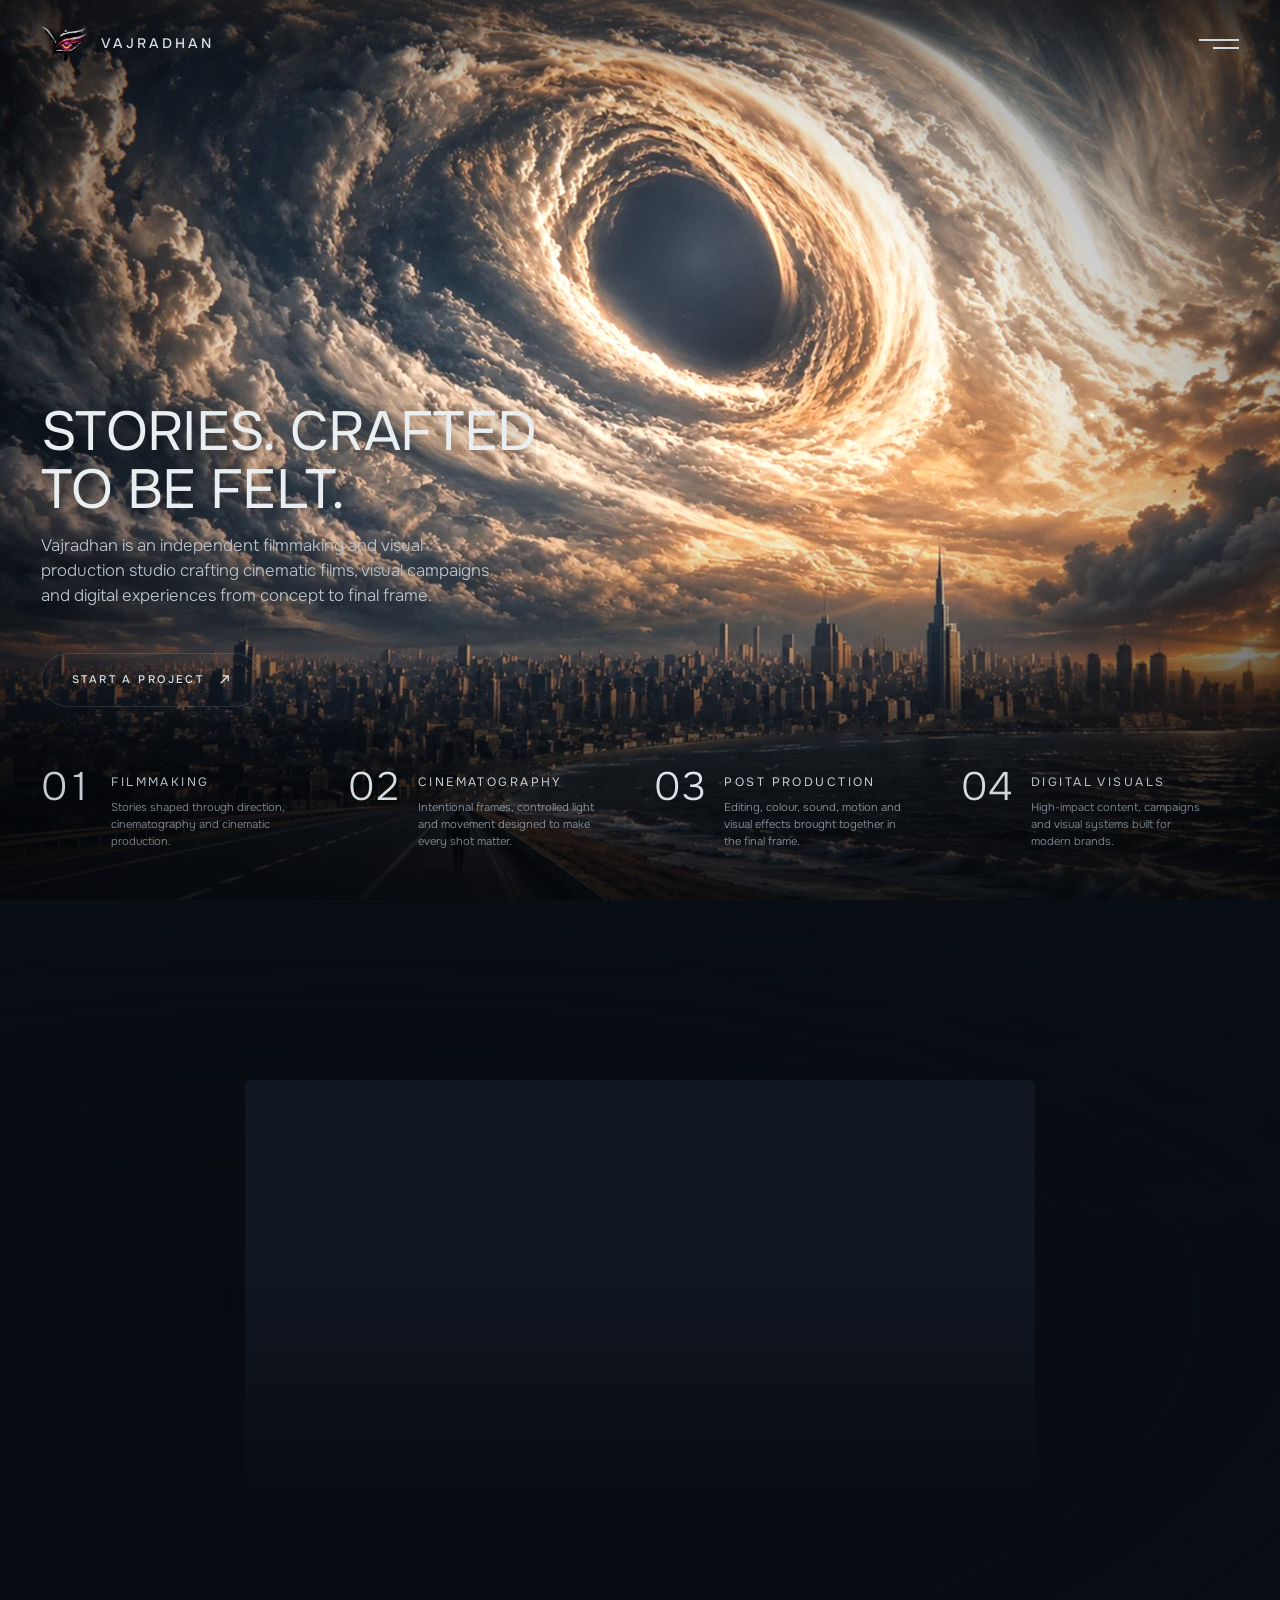
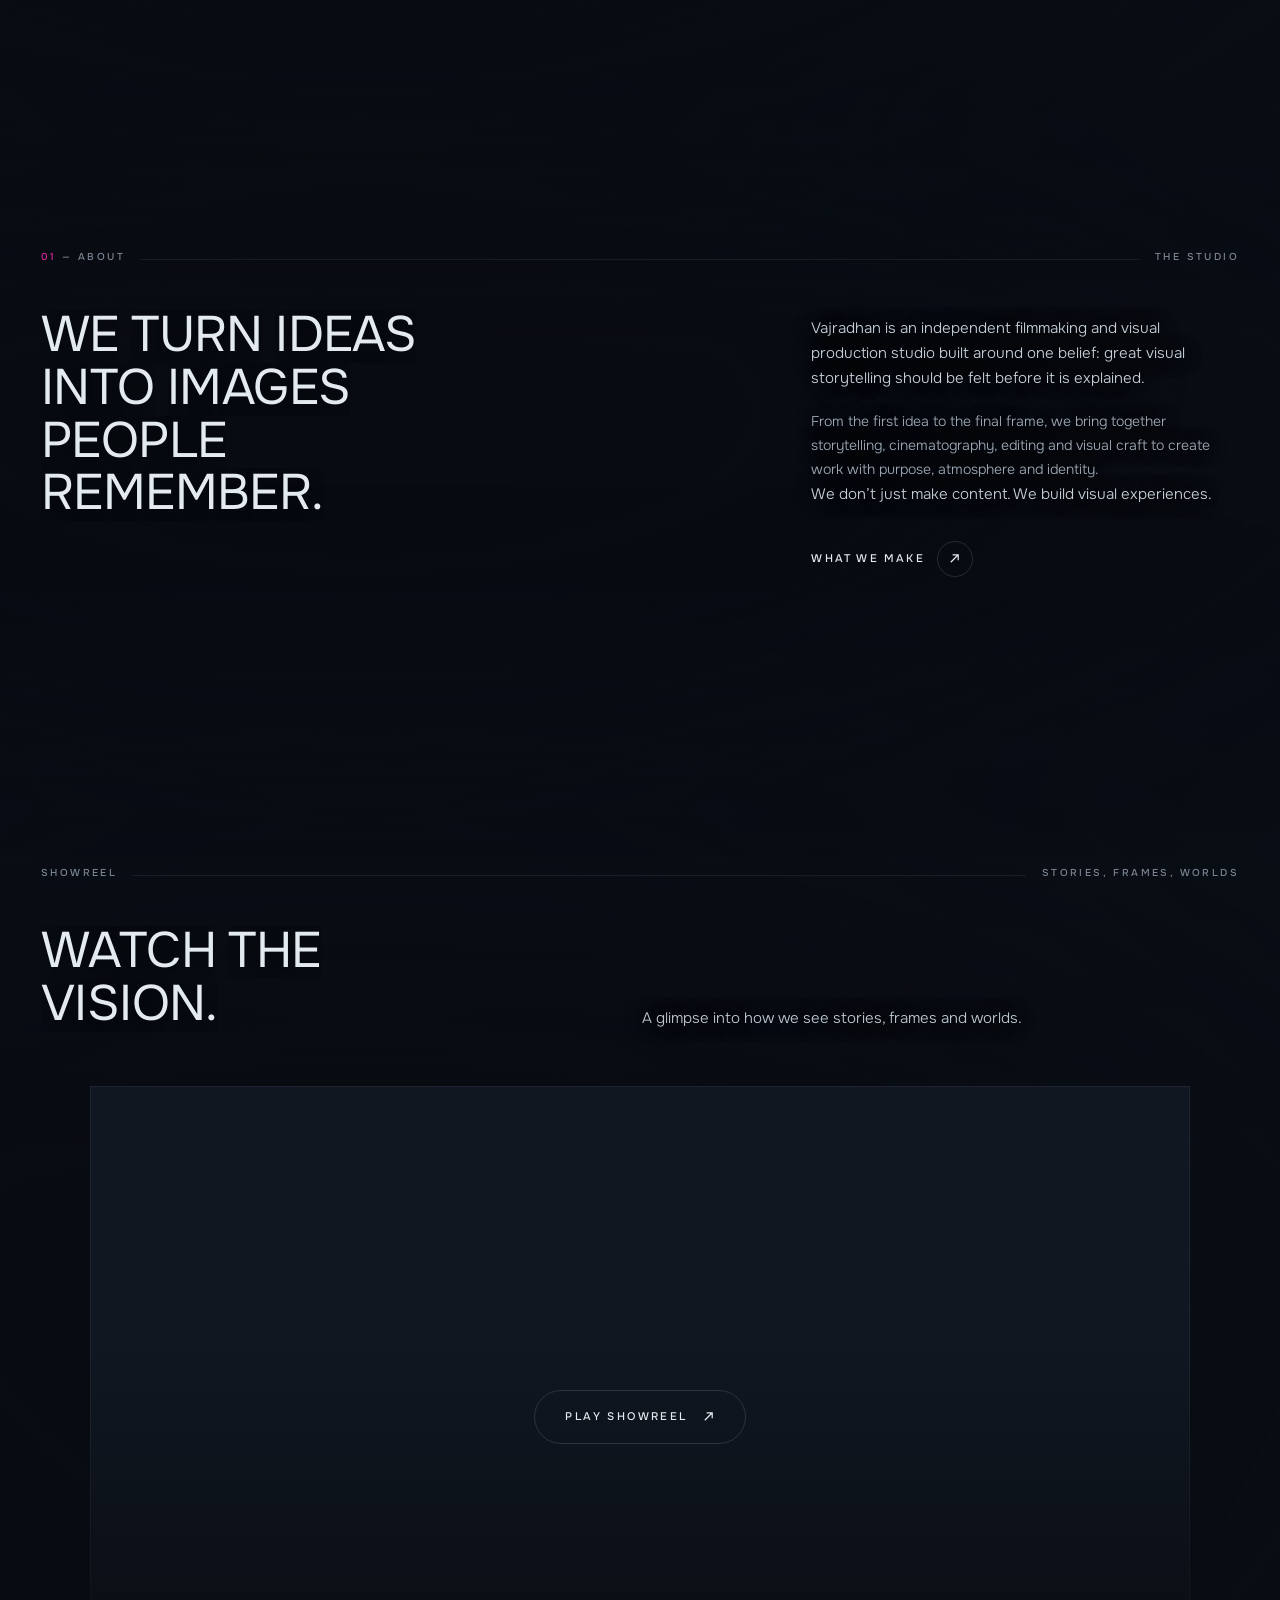
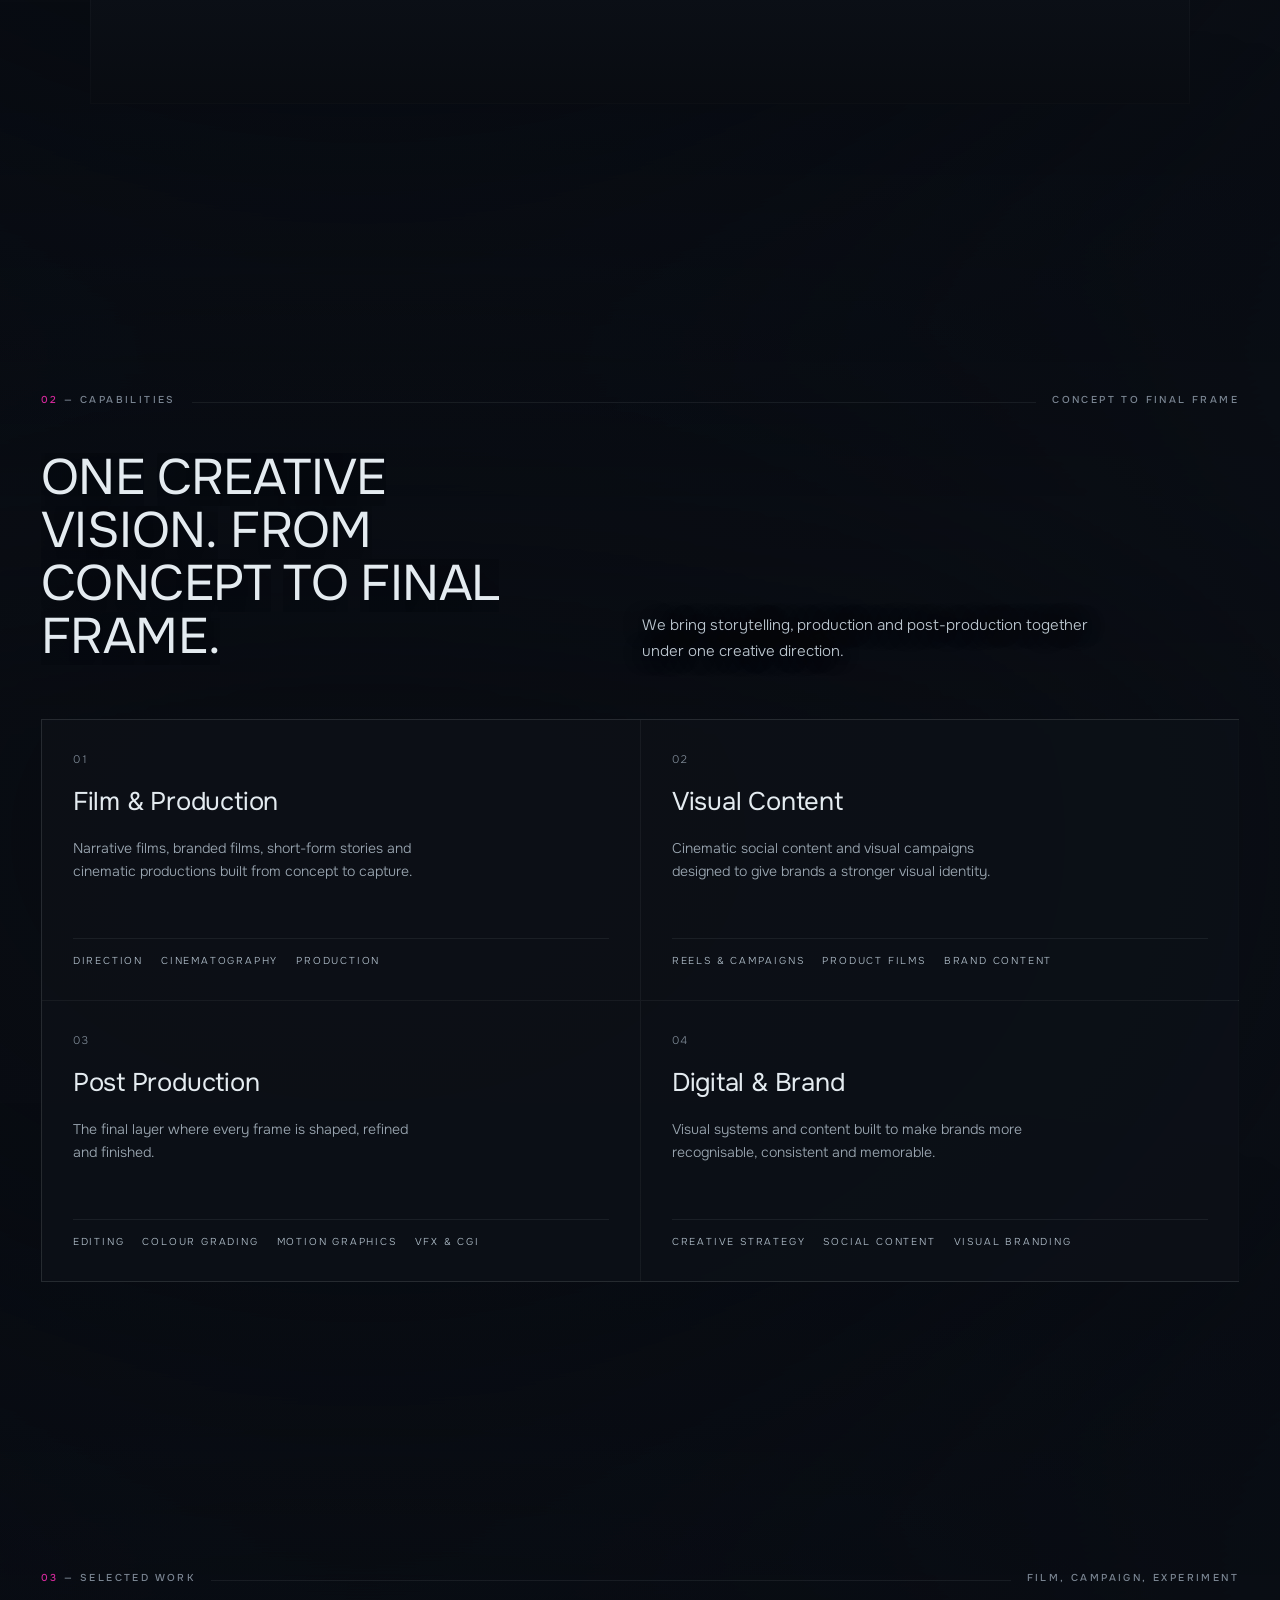
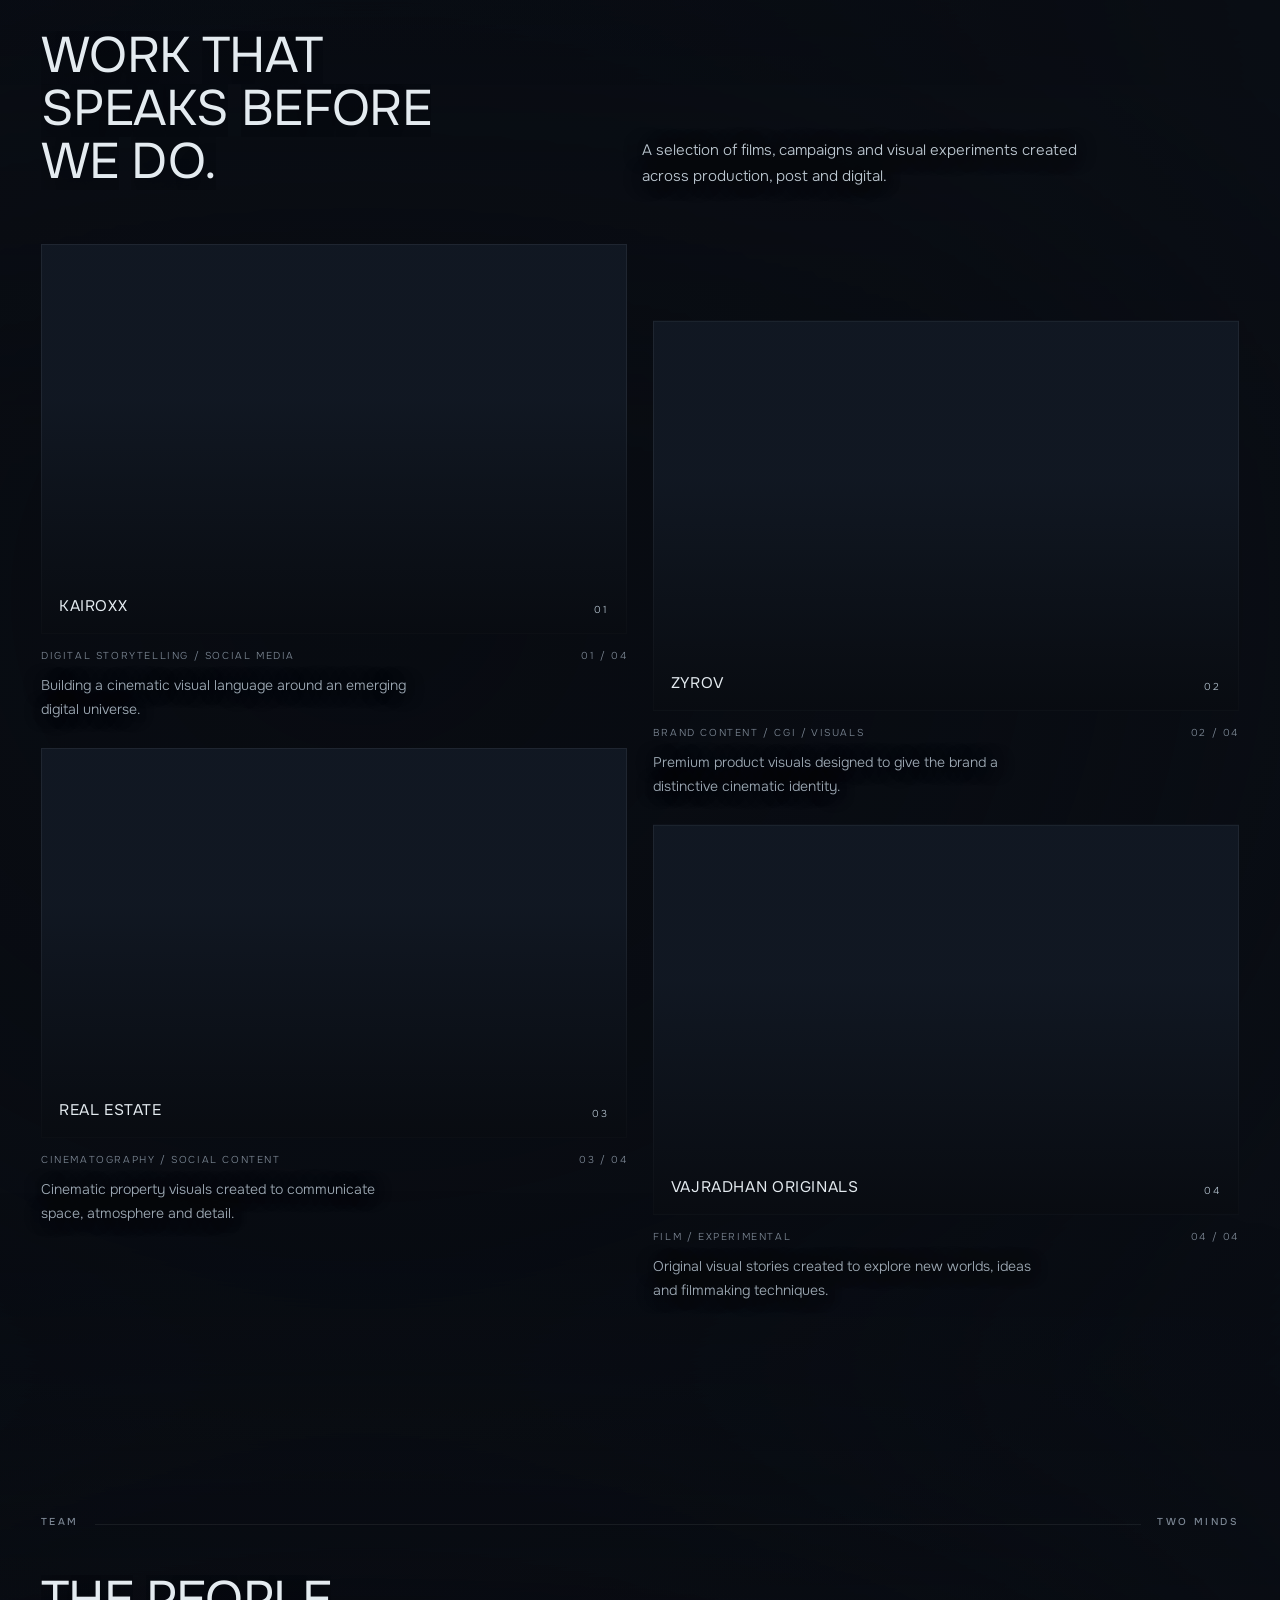
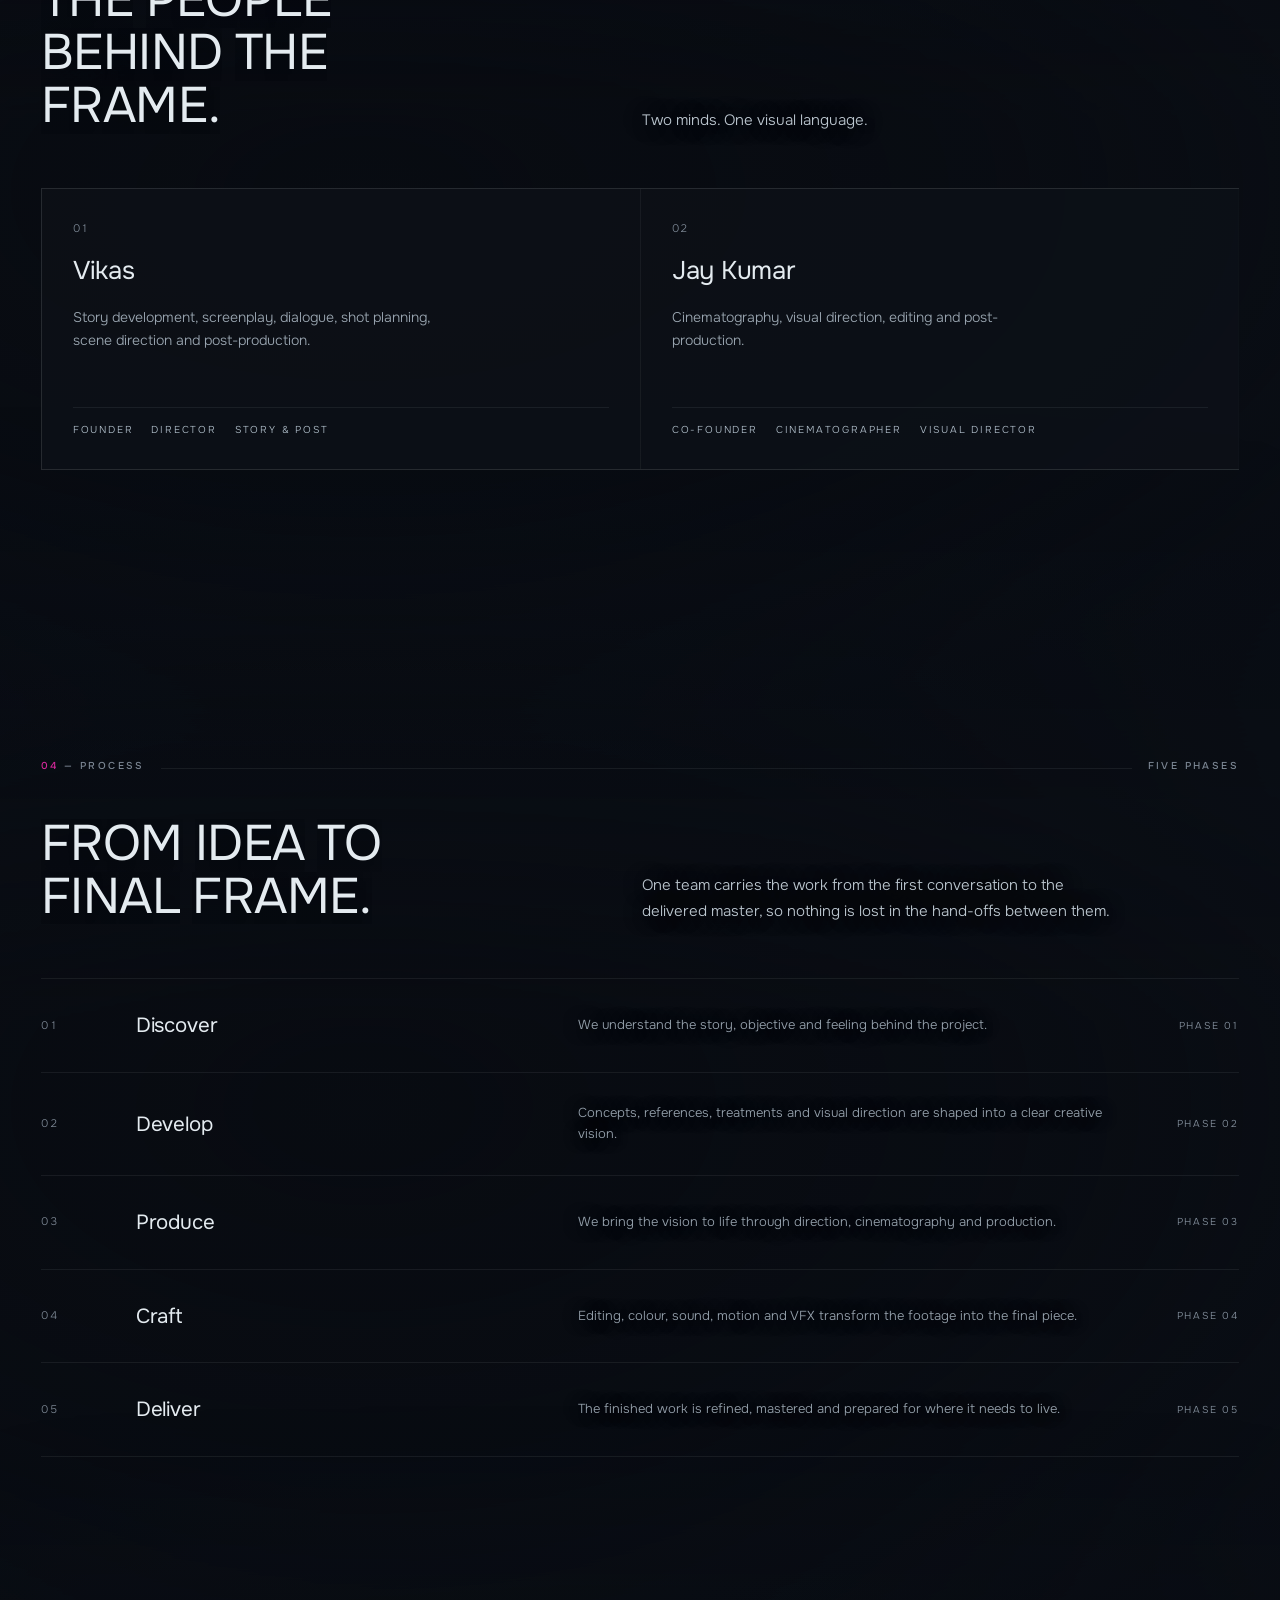
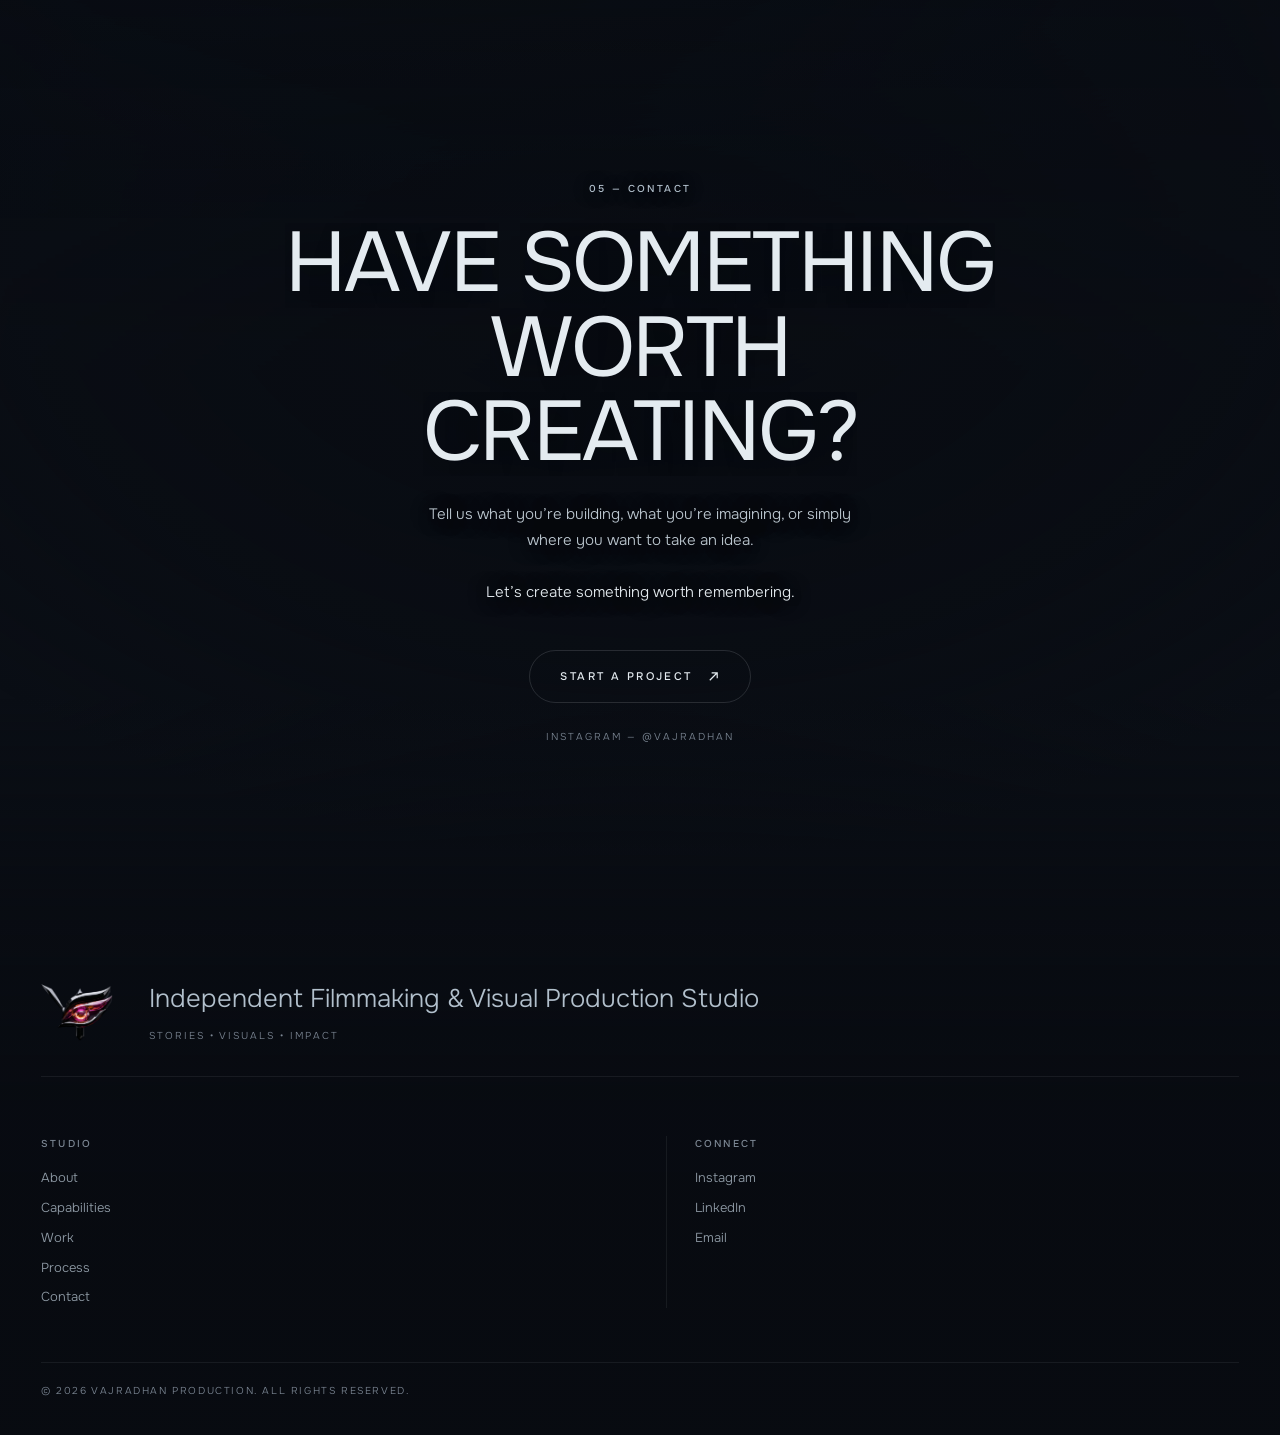
==== commit 045b6707: "Vajradhan: updated copy, video card and animation pass" ====
--- a/index.html
+++ b/index.html
@@ -3,7 +3,7 @@
 <head>
 <meta charset="utf-8">
 <meta name="viewport" content="width=device-width, initial-scale=1, viewport-fit=cover">
-<title>Vajradhan — Stories. Crafted to be felt.</title>
+<title>Vajradhan</title>
 <meta name="description" content="Vajradhan is an independent filmmaking and visual production studio crafting cinematic films, visual campaigns and digital experiences from concept to final frame.">
 <meta name="theme-color" content="#0a0e15">
 <!-- TODO: og:image / og:url need absolute URLs — add them once the site has its final address -->
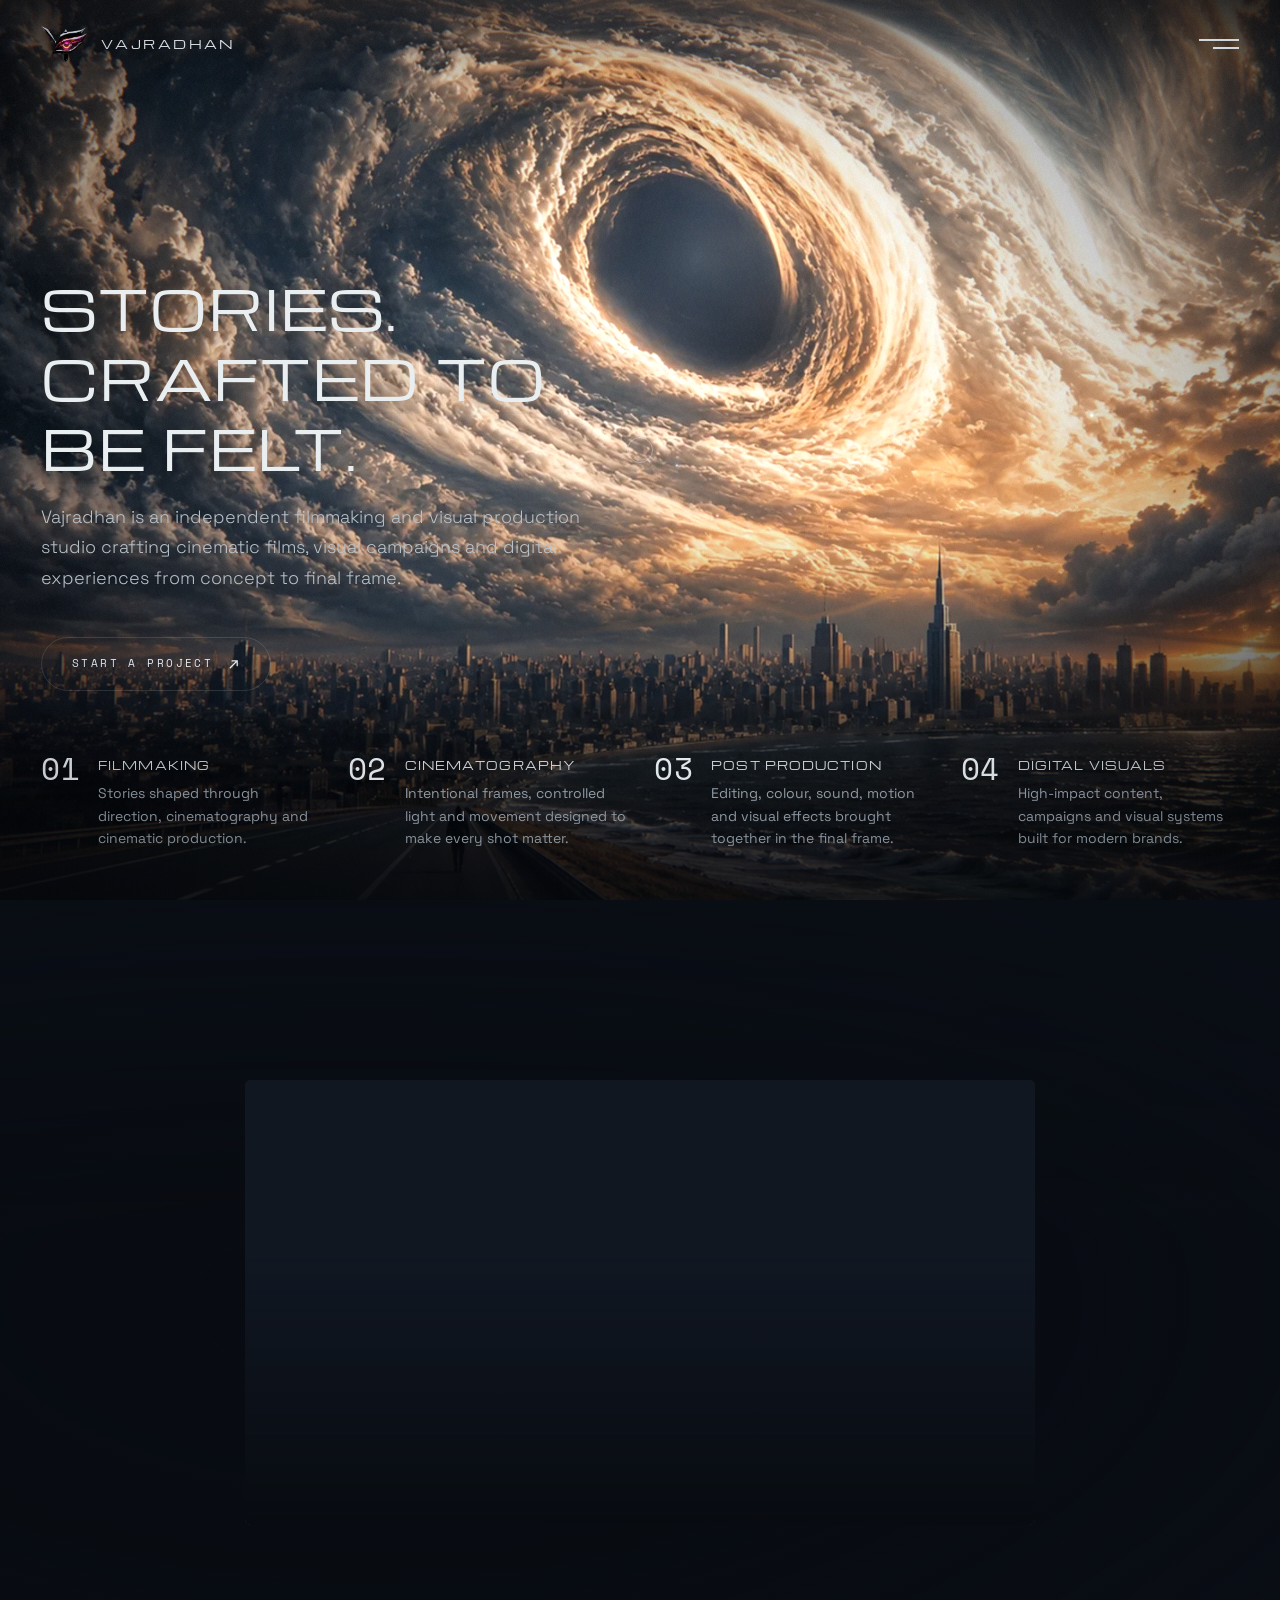
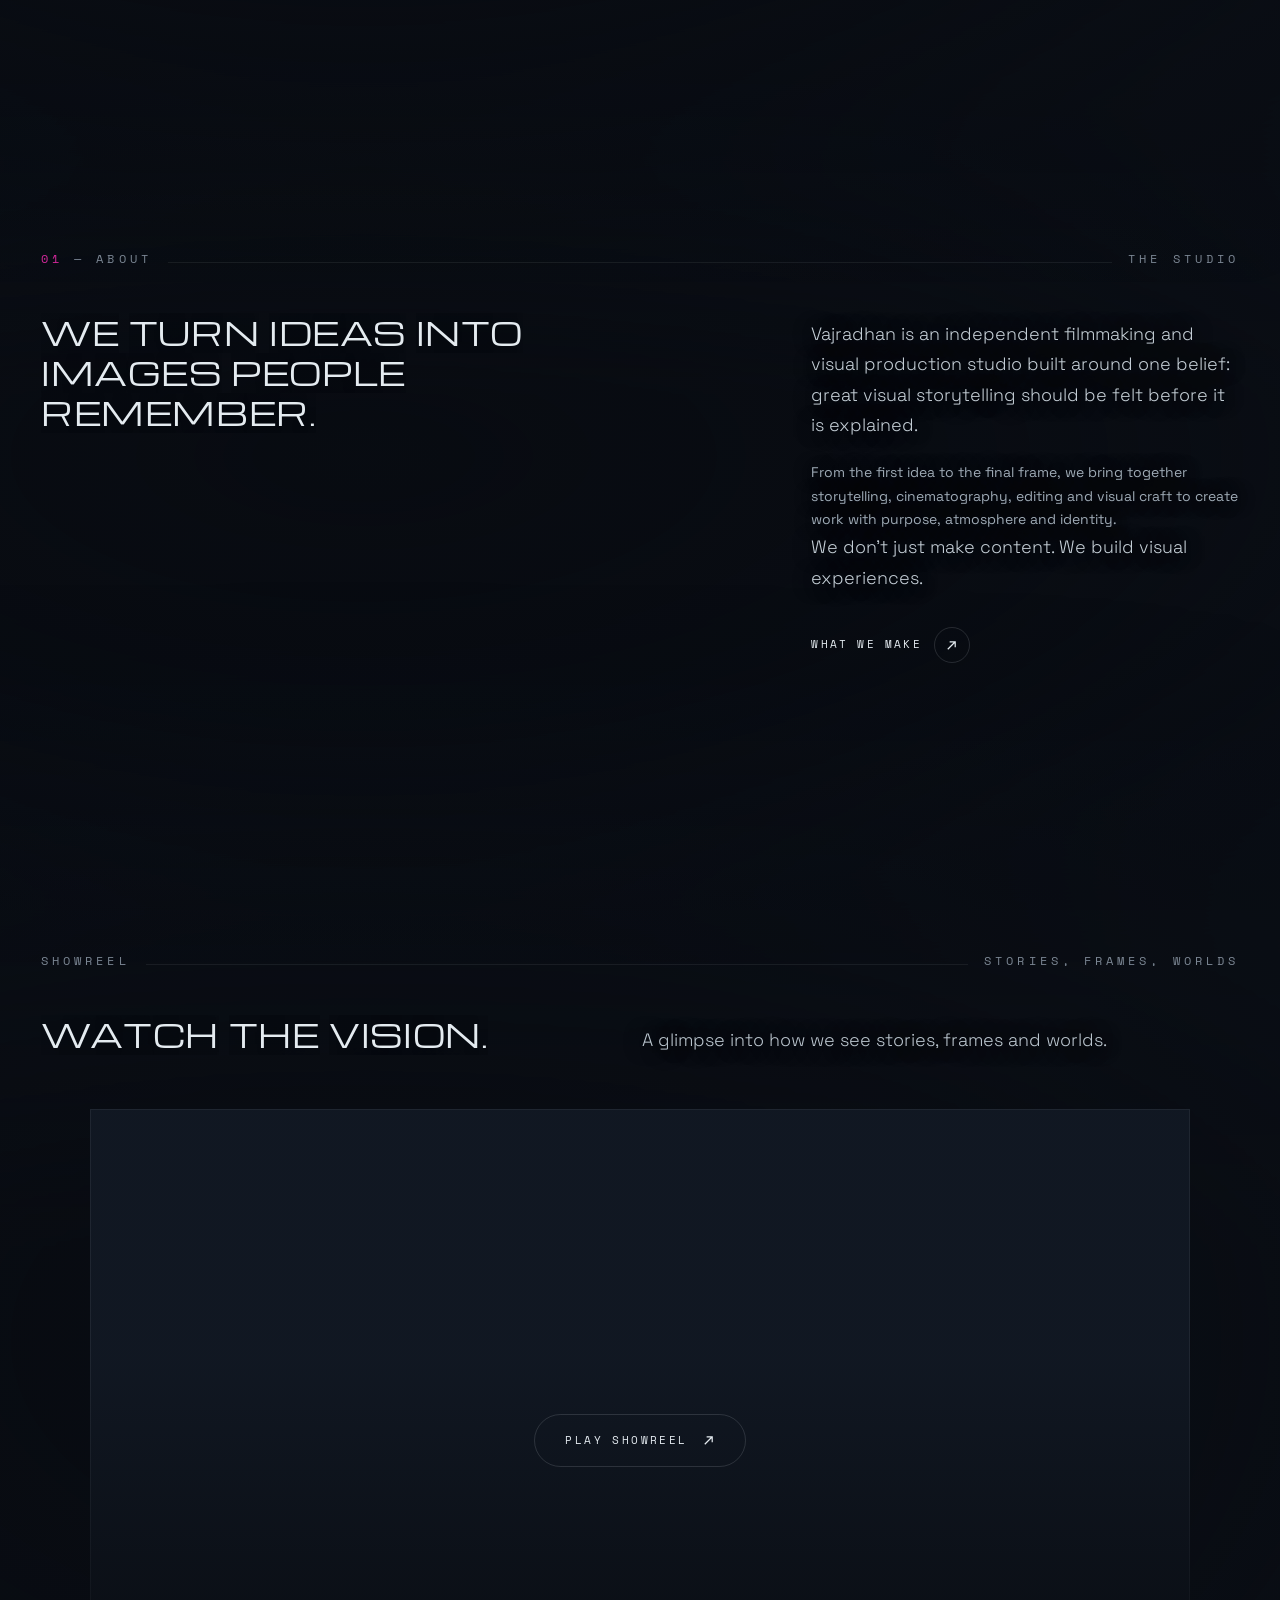
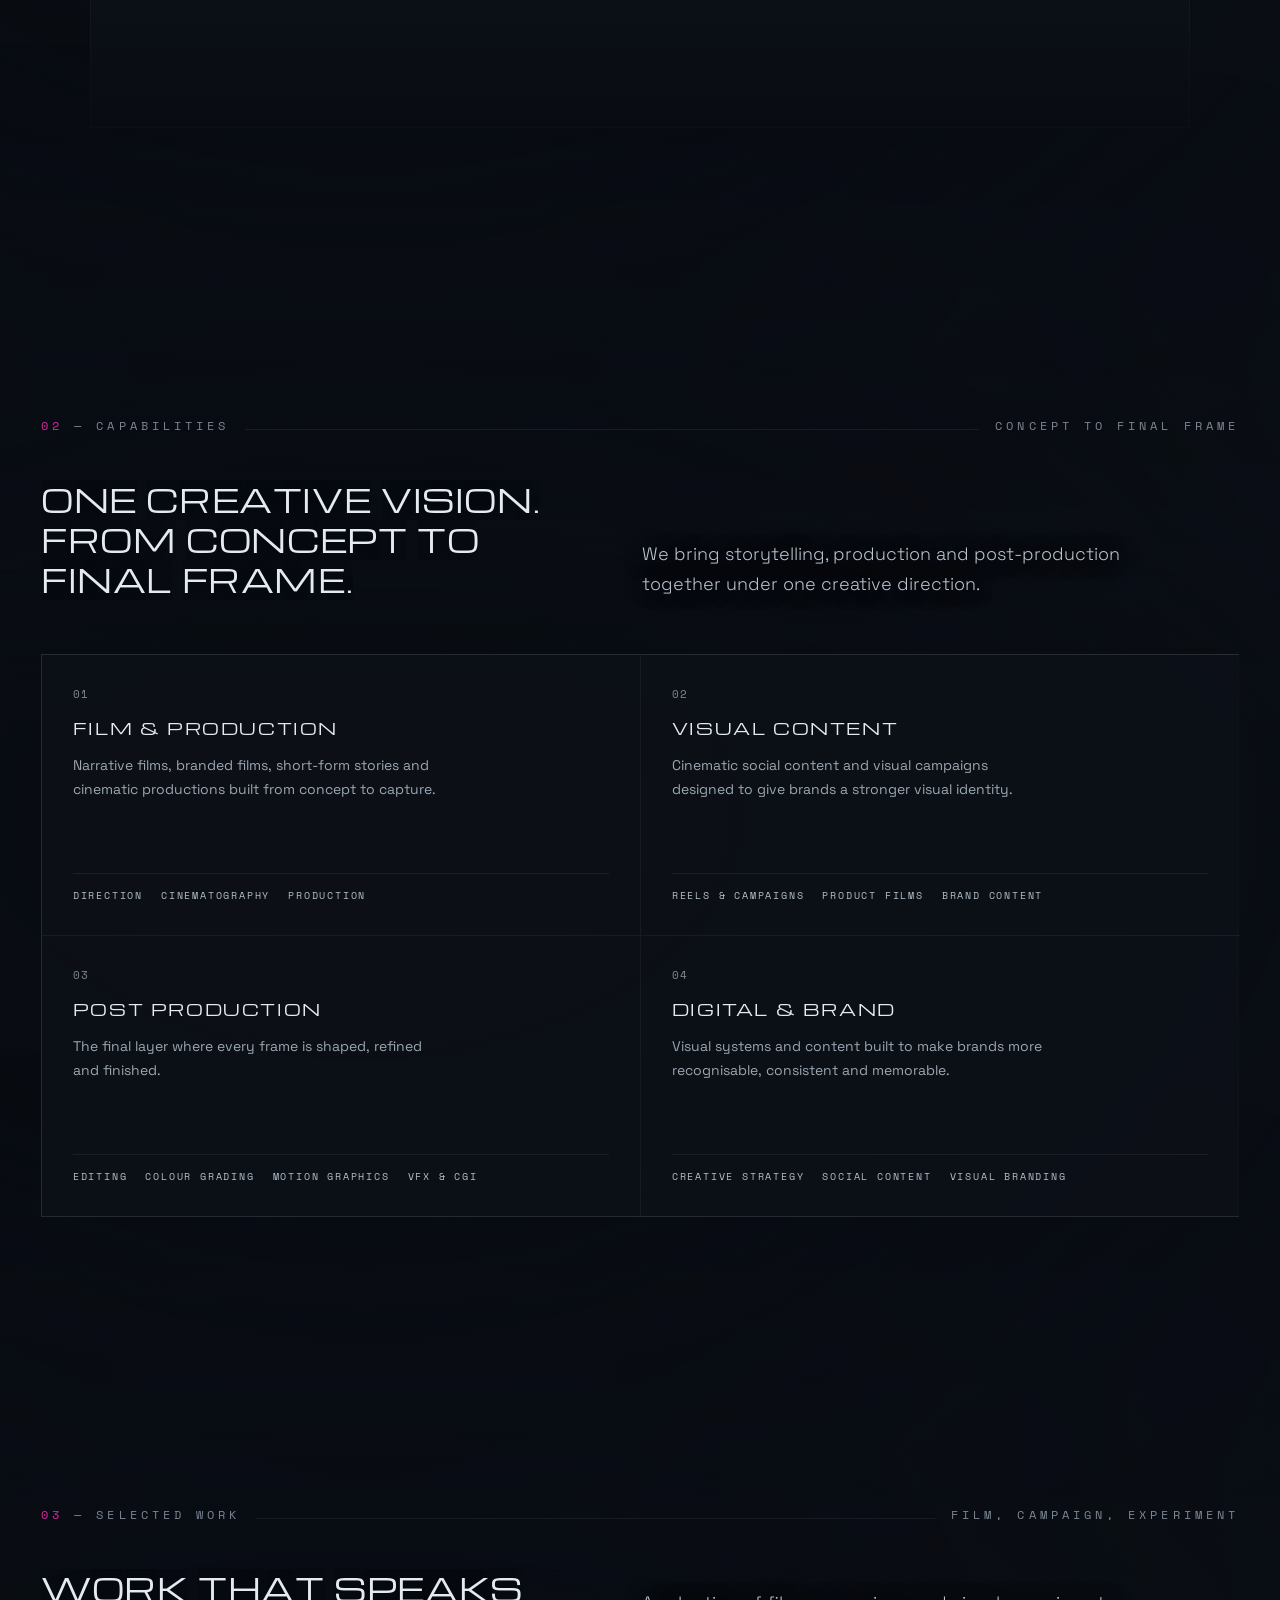
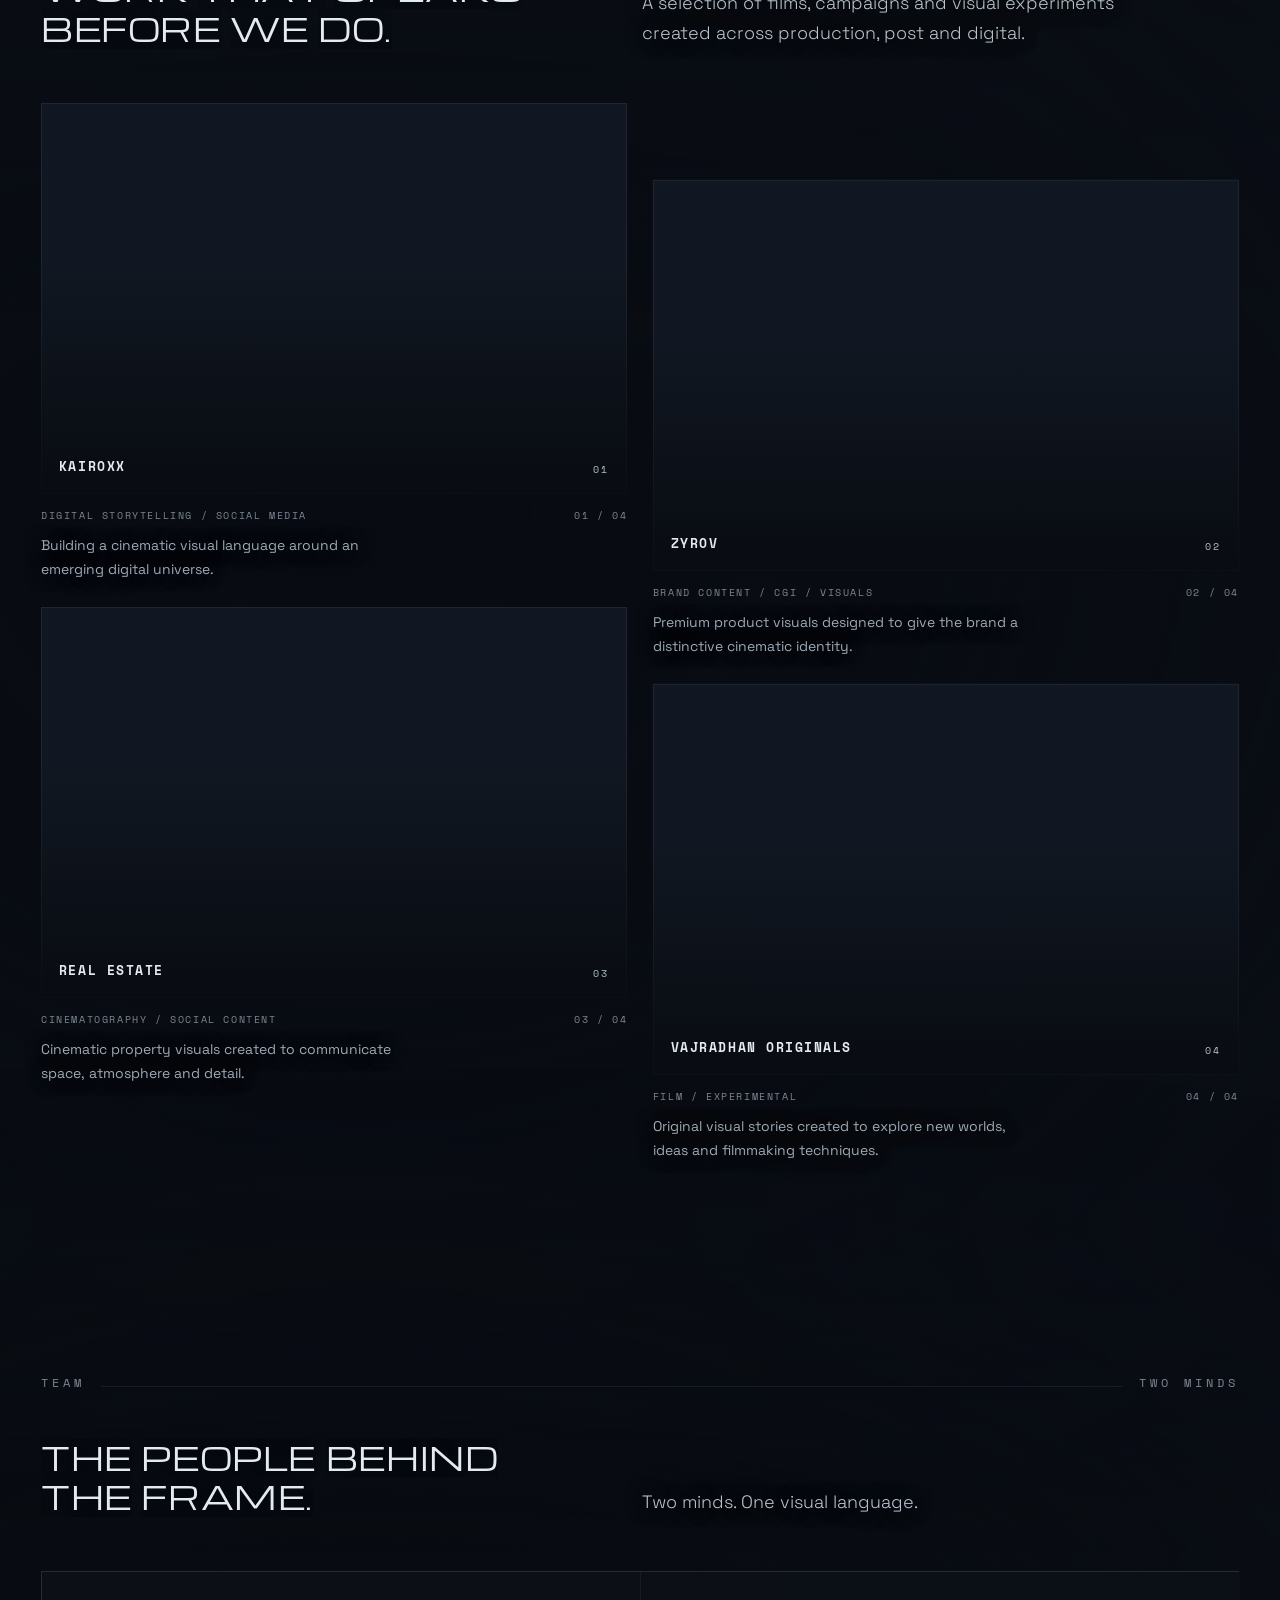
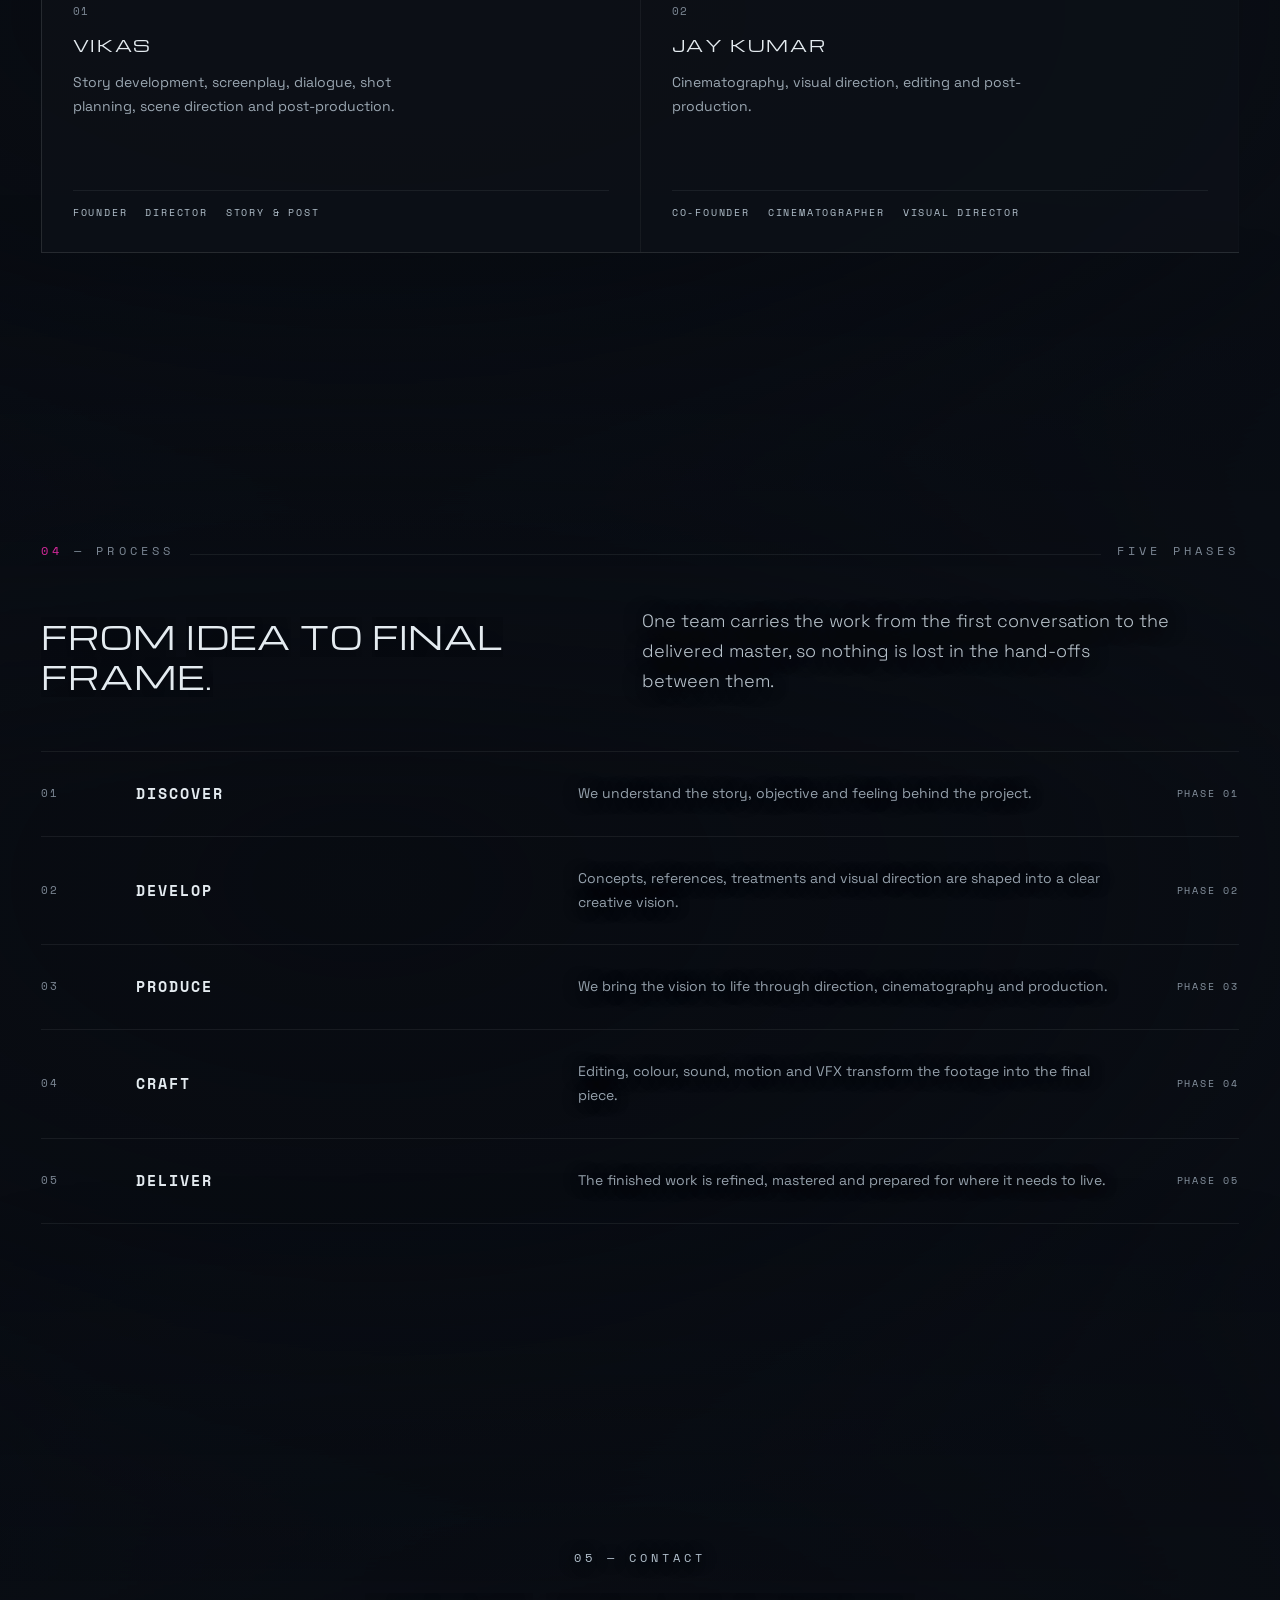
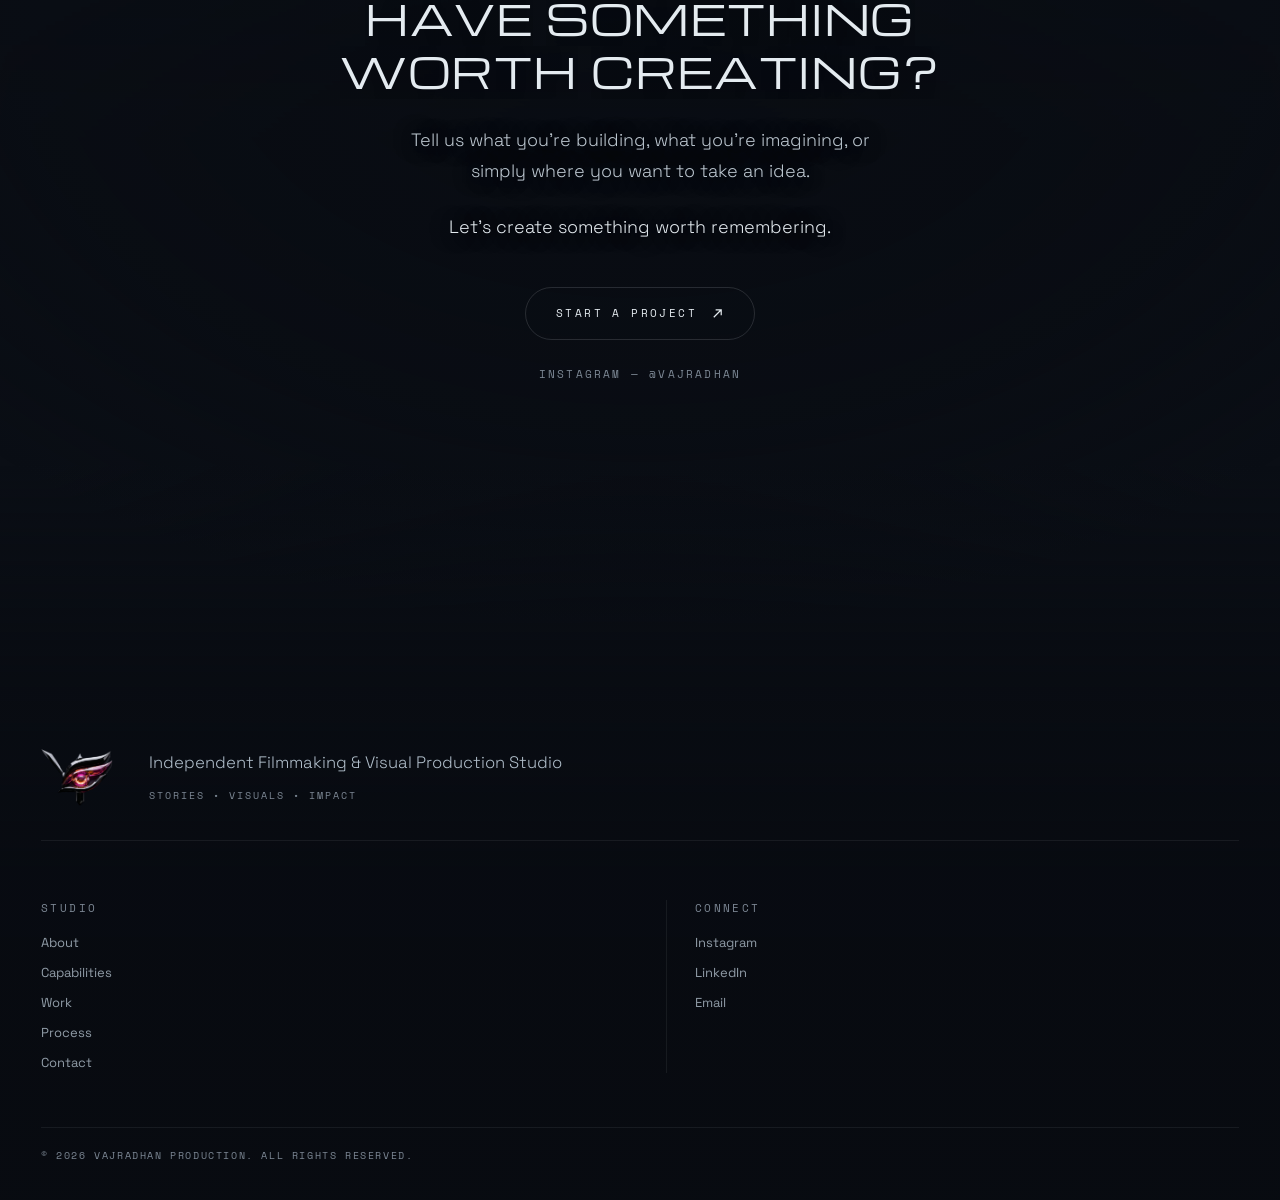
==== commit 6db33163: "Michroma, Space Grotesk and Space Mono, self-hosted tools/build_fonts.py downloads nothing at build " ====
--- a/index.html
+++ b/index.html
@@ -28,6 +28,12 @@
   --line-soft:rgba(228,235,240,.07);
   --accent:#d4299b;       /* the eye's magenta                             */
   --ember:#ff8a3d;        /* the iris                                      */
+  /* Three faces, each with one job. Michroma has a single weight and very
+     wide letterforms, so display hierarchy comes from size, tracking and
+     colour -- never from a heavier cut, which the browser would have to fake. */
+  --font-display:'Michroma','Space Grotesk',system-ui,sans-serif;
+  --font-body:'Space Grotesk',system-ui,-apple-system,'Segoe UI','Helvetica Neue',sans-serif;
+  --font-mono:'Space Mono',ui-monospace,SFMono-Regular,Menlo,monospace;
   --pad:clamp(20px, 3.2vw, 64px);
   --nav-h:88px;
   /* Durations are not tokens, but they are a scale, and everything on the
@@ -43,8 +49,8 @@
   overscroll-behavior-y:none; /* no rubber-band: the fixed canvas and the page would part */ }
 body{
   margin:0; background:var(--ink); color:var(--bone);
-  font-family:'Onest',system-ui,-apple-system,'Segoe UI','Helvetica Neue',sans-serif;
-  font-weight:300; font-size:16px; line-height:1.6;
+  font-family:var(--font-body);
+  font-weight:400; font-size:16px; line-height:1.6;
   -webkit-font-smoothing:antialiased; -moz-osx-font-smoothing:grayscale;
 }
 body.is-locked{ overflow:hidden; height:100vh; }
@@ -95,18 +101,25 @@
 .foot > .fg{ overflow:clip; }
 
 /* ============================================================= type */
+/* Space Mono carries every small mark: eyebrows, numbers, buttons, metadata.
+   Always uppercase, always tracked, never a paragraph. */
 .eyebrow{
-  font-size:10px; font-weight:500; letter-spacing:.24em; text-transform:uppercase;
+  font-family:var(--font-mono);
+  font-size:12px; font-weight:400; letter-spacing:.34em; text-transform:uppercase;
   color:var(--bone-dim); text-shadow:0 1px 16px rgba(4,6,10,.9);
 }
 h1,h2,h3{ font-weight:400; margin:0; letter-spacing:-.008em; }
+/* Michroma sets every display line: uppercase, tracked open rather than
+   tightened, and at one weight. The old negative tracking belonged to a
+   narrower face and would collide these letterforms. */
 .display{
-  text-transform:uppercase; line-height:1.02; letter-spacing:-.012em;
+  font-family:var(--font-display);
+  text-transform:uppercase; line-height:1.26; letter-spacing:.02em;
   font-weight:400; text-shadow:0 2px 34px rgba(4,6,10,.6);
 }
-.h-sec{ font-size:clamp(30px,3.9vw,64px); }
-.body-lg{ font-size:clamp(15px,1.06vw,18px); line-height:1.72; color:#bcc7d0; font-weight:300; text-shadow:0 1px 20px rgba(4,6,10,.88); }
-.body{ font-size:14px; line-height:1.7; color:#9eaab5; font-weight:300; text-shadow:0 1px 18px rgba(4,6,10,.85); }
+.h-sec{ font-size:clamp(22px,2.4vw,34px); }
+.body-lg{ font-size:clamp(16px,1.4vw,19px); line-height:1.7; color:#bcc7d0; font-weight:300; text-shadow:0 1px 20px rgba(4,6,10,.88); }
+.body{ font-size:14px; line-height:1.7; color:#9eaab5; font-weight:400; text-shadow:0 1px 18px rgba(4,6,10,.85); }
 
 /* ============================================================= reveal */
 [data-rv]{ opacity:0; }
@@ -132,12 +145,12 @@
 #pre.done{ opacity:0; visibility:hidden; pointer-events:none; }
 .pre-in{ width:min(420px,74%); text-align:center; }
 .pre-mark{ margin:0 auto 22px; width:72px; height:auto; }
-.pre-word{ font-family:'Unbounded','Onest',sans-serif; font-weight:400; font-size:13px; letter-spacing:.5em;
-  color:var(--bone); margin:0 0 22px .5em; }
+.pre-word{ font-family:var(--font-display); font-weight:400; font-size:13px; letter-spacing:.26em;
+  color:var(--bone); margin:0 0 22px .26em; }
 .pre-bar{ position:relative; height:1px; background:rgba(228,235,240,.14); overflow:hidden; }
 .pre-bar i{ position:absolute; inset:0 100% 0 0; background:var(--bone); transition:right .35s linear; }
-.pre-meta{ display:flex; justify-content:space-between; margin-top:12px;
-  font-size:10px; letter-spacing:.2em; text-transform:uppercase; color:var(--muted); }
+.pre-meta{ display:flex; justify-content:space-between; margin-top:12px; font-family:var(--font-mono);
+  font-size:11px; letter-spacing:.2em; text-transform:uppercase; color:var(--muted); }
 .pre-meta b{ font-weight:500; color:var(--bone-dim); font-variant-numeric:tabular-nums; }
 
 /* ============================================================= nav
@@ -174,7 +187,7 @@
   transition:transform .5s var(--ease-out); }
 .brand:hover img{ transform:scale(1.05); }
 .brand:hover b{ color:#fff; }
-.brand b{ font-size:clamp(13px,1.08vw,20px); font-weight:500; letter-spacing:.24em;
+.brand b{ font-family:var(--font-display); font-size:clamp(12px,.95vw,16px); font-weight:400; letter-spacing:.2em;
   transition:color .35s var(--ease); }
 .nav-burger{ width:40px; height:24px; position:relative; flex:0 0 auto; z-index:3;
   /* the same lift as the mark, on the short scale, so a press is instant */
@@ -210,13 +223,13 @@
 .menu.open .menu-foot{ opacity:1; transition-delay:.48s; }
 .menu a.mlink{
   display:flex; align-items:baseline; gap:18px; padding:18px 0; border-bottom:1px solid var(--line-soft);
-  font-size:clamp(20px,2vw,28px); font-weight:300; letter-spacing:-.005em; color:var(--bone);
+  font-size:clamp(20px,1.8vw,26px); font-weight:300; letter-spacing:0; color:var(--bone);
   opacity:0; transform:translate3d(20px,0,0);
   transition:color .35s var(--ease), opacity .5s var(--ease-out), transform .5s var(--ease-out);
 }
 .menu a.mlink > *{ transition:transform .5s var(--ease-out), color .35s; }
 .menu a.mlink b{ font-weight:inherit; }
-.menu a.mlink span{ font-size:10px; letter-spacing:.2em; color:var(--muted); font-variant-numeric:tabular-nums; }
+.menu a.mlink span{ font-family:var(--font-mono); font-size:11px; letter-spacing:.2em; color:var(--muted); }
 .menu a.mlink:hover{ color:#fff; }
 .menu a.mlink:hover > *{ transform:translate3d(10px,0,0); }
 .menu a.mlink:hover span{ color:var(--accent); }
@@ -241,22 +254,22 @@
   background:linear-gradient(transparent, rgba(8,10,14,.46) 60%, rgba(8,10,14,.72)); z-index:0; }
 .hero > *{ position:relative; z-index:2; }
 .hero-copy{ max-width:min(900px,48%); padding-top:calc(var(--nav-h) + 20px); }
-.hero h1{ font-size:clamp(34px,4.3vw,88px); line-height:1.0; margin-bottom:clamp(12px,1.6vh,22px); color:#e9eef1; }
+.hero h1{ font-size:clamp(26px,4.2vw,60px); line-height:1.26; margin-bottom:clamp(14px,2vh,26px); color:#e9eef1; }
 .hero-keys{ display:block; margin:clamp(14px,2vh,24px) 0 0; }
 .hero-cta{ margin-top:clamp(18px,2.6vh,32px); }
-.hero-sub{ font-size:clamp(15px,1.3vw,25px); line-height:1.5; color:#b9c3cb; max-width:42ch; margin:0;
+.hero-sub{ font-size:clamp(16px,1.4vw,19px); line-height:1.7; font-weight:300; color:#b9c3cb; max-width:52ch; margin:0;
   text-shadow:0 1px 26px rgba(4,6,10,.95); }
 .chapters{
   display:grid; grid-template-columns:repeat(4,minmax(0,1fr)); gap:clamp(14px,2.2vw,44px);
   margin-top:clamp(36px,7vh,86px); padding-bottom:clamp(26px,5.6vh,70px);
 }
 .chip{ display:flex; gap:clamp(12px,1.4vw,28px); align-items:flex-start; cursor:default; }
-.chip .num{ font-size:clamp(30px,3.1vw,62px); font-weight:300; line-height:.9; letter-spacing:-.02em;
-  font-variant-numeric:tabular-nums; flex:0 0 auto; transition:color .35s var(--ease), transform .5s var(--ease-out); }
+.chip .num{ font-family:var(--font-mono); font-size:clamp(24px,2.4vw,42px); font-weight:400; line-height:1; letter-spacing:.02em;
+  flex:0 0 auto; transition:color .35s var(--ease), transform .5s var(--ease-out); }
 .chip .tx{ min-width:0; padding-top:.2em; }
-.chip b{ display:block; font-size:clamp(10px,.95vw,17px); font-weight:400; letter-spacing:.2em; text-transform:uppercase;
-  color:#d3dbe1; margin-bottom:.55em; transition:color .35s var(--ease); white-space:nowrap; }
-.chip .d{ display:block;  margin:0; font-size:clamp(11px,.88vw,16px); line-height:1.5; color:#98a3ad; max-width:26ch; transition:color .35s var(--ease); }
+.chip b{ display:block; font-family:var(--font-display); font-size:clamp(11px,.8vw,13px); font-weight:400; letter-spacing:.1em; text-transform:uppercase;
+  color:#d3dbe1; margin-bottom:.7em; transition:color .35s var(--ease); white-space:normal; }
+.chip .d{ display:block;  margin:0; font-size:14px; line-height:1.6; color:#98a3ad; max-width:30ch; transition:color .35s var(--ease); }
 .chip:hover .num, .chip.on .num{ color:var(--ember); transform:translate3d(0,-2px,0); }
 .chip:hover b, .chip.on b{ color:#fff; }
 .chip:hover .d{ color:var(--bone-dim); }
@@ -299,20 +312,20 @@
   background:linear-gradient(rgba(8,11,17,0), rgba(8,11,17,.62) 28%, rgba(8,11,17,.95) 56%, rgba(8,11,17,.98));
 }
 .sec-head{ display:flex; align-items:baseline; gap:16px; margin-bottom:clamp(30px,5vh,66px); }
-.sec-head .k{ font-size:10px; font-weight:500; letter-spacing:.24em; text-transform:uppercase; color:var(--muted); }
+.sec-head .k{ font-family:var(--font-mono); font-size:12px; font-weight:400; letter-spacing:.34em; text-transform:uppercase; color:var(--muted); }
 .sec-head .k b{ color:var(--accent); font-weight:500; }
 .rule{ flex:1 1 auto; height:1px; background:var(--line-soft); }
 
 /* — about: title across two columns, the reading held right */
 .story{ display:grid; grid-template-columns:minmax(120px,.38fr) minmax(0,1.08fr) minmax(280px,.9fr);
   gap:clamp(20px,3vw,56px); align-items:start; }
-.story h2{ grid-column:1 / 3; max-width:14ch; }
+.story h2{ grid-column:1 / 3; max-width:19ch; }
 .story-copy{ grid-column:3; padding-top:6px; }
-.story-copy .lead{ font-size:clamp(15px,1.16vw,19px); line-height:1.66; color:#c6d0d8; margin:0; text-shadow:0 1px 20px rgba(4,6,10,.9); }
+.story-copy .lead{ font-size:clamp(16px,1.4vw,19px); line-height:1.7; color:#c6d0d8; margin:0; font-weight:300; text-shadow:0 1px 20px rgba(4,6,10,.9); }
 .story-copy .body{ margin:20px 0 0; }
 .about-claim{ margin:24px 0 0; color:var(--bone); }
-.arrowlink{ display:inline-flex; align-items:center; gap:12px; margin-top:34px;
-  font-size:11px; font-weight:500; letter-spacing:.2em; text-transform:uppercase; color:var(--bone); }
+.arrowlink{ display:inline-flex; align-items:center; gap:12px; margin-top:34px; font-family:var(--font-mono);
+  font-size:11px; font-weight:400; letter-spacing:.2em; text-transform:uppercase; color:var(--bone); }
 .arrowlink .ar{ width:36px; height:36px; border:1px solid var(--line); border-radius:50%;
   display:grid; place-items:center; transition:background .5s var(--ease), border-color .5s var(--ease); }
 .arrowlink .ar svg{ width:13px; height:13px; transition:transform .5s var(--ease-out); }
@@ -322,7 +335,7 @@
 
 /* — capabilities: four plates, two by two */
 .split-head{ display:grid; grid-template-columns:minmax(0,.9fr) minmax(0,1fr); gap:clamp(28px,5vw,90px); align-items:end; margin-bottom:clamp(34px,6vh,72px); }
-.split-head h2{ max-width:14ch; }
+.split-head h2{ max-width:19ch; }
 .split-head p{ margin:0; max-width:48ch; }
 .plates{ display:grid; grid-template-columns:repeat(2,minmax(0,1fr)); gap:1px; background:var(--line-soft); border:1px solid var(--line-soft); }
 .plate{ position:relative; display:flex; flex-direction:column; gap:14px; min-height:280px; padding:clamp(22px,2.4vw,36px);
@@ -332,12 +345,14 @@
   background:linear-gradient(145deg, rgba(212,41,155,.14), transparent 58%); transition:opacity .5s var(--ease); }
 .plate:hover::before{ opacity:1; }
 .plate:hover > :not(.bar){ transform:translate3d(8px,0,0); }
-.plate .k{ font-size:11px; letter-spacing:.16em; color:var(--muted); font-variant-numeric:tabular-nums; }
+.plate .k{ font-family:var(--font-mono); font-size:11px; letter-spacing:.16em; color:var(--muted); }
 .plate:hover .k{ color:var(--accent); }
-.plate h3{ font-size:clamp(20px,2vw,32px); font-weight:400; }
-.plate p{ margin:0; max-width:40ch; font-size:14px; line-height:1.65; color:#9ba7b2; }
+.plate h3{ font-family:var(--font-display); font-size:clamp(14px,1.25vw,19px); font-weight:400;
+  letter-spacing:.1em; text-transform:uppercase; line-height:1.4; }
+.plate p{ margin:0; max-width:42ch; font-size:14px; line-height:1.7; color:#9ba7b2; }
 .plate ul{ list-style:none; margin:auto 0 0; padding:14px 0 0; display:flex; flex-wrap:wrap; gap:8px 18px;
-  border-top:1px solid var(--line-soft); font-size:10px; letter-spacing:.18em; text-transform:uppercase; color:var(--bone-dim); }
+  border-top:1px solid var(--line-soft); font-family:var(--font-mono); font-size:10px; letter-spacing:.18em;
+  text-transform:uppercase; color:var(--bone-dim); }
 .plate .bar{ position:absolute; left:0; bottom:0; height:1px; width:100%; background:var(--accent);
   transform:scaleX(0); transform-origin:left; transition:transform .7s var(--ease-out); }
 .plate:hover .bar{ transform:scaleX(1); }
@@ -358,12 +373,12 @@
 .card:hover .card-fr{ outline-color:rgba(228,235,240,.3); }
 .card-lab{ position:absolute; left:18px; right:18px; bottom:16px; z-index:3;
   display:flex; align-items:flex-end; justify-content:space-between; gap:10px; pointer-events:none; }
-.card-lab b{ font-size:clamp(14px,1.2vw,19px); font-weight:400; letter-spacing:.04em; text-transform:uppercase; }
-.card-lab span{ font-size:10px; letter-spacing:.2em; text-transform:uppercase; color:var(--bone-dim); }
+.card-lab b{ font-family:var(--font-mono); font-size:clamp(12px,1vw,15px); font-weight:700; letter-spacing:.12em; text-transform:uppercase; }
+.card-lab span{ font-family:var(--font-mono); font-size:10px; letter-spacing:.2em; text-transform:uppercase; color:var(--bone-dim); }
 .card-ar{ position:absolute; top:16px; right:16px; z-index:3; width:28px; height:28px;
   opacity:0; transform:translate3d(-4px,4px,0); transition:opacity .5s var(--ease-out), transform .5s var(--ease-out); }
 .card:hover .card-ar{ opacity:1; transform:none; }
-.card-meta{ display:flex; justify-content:space-between; gap:12px; margin-top:14px;
+.card-meta{ display:flex; justify-content:space-between; gap:12px; margin-top:14px; font-family:var(--font-mono);
   font-size:10px; letter-spacing:.16em; text-transform:uppercase; color:var(--muted); }
 .card-line{ margin:10px 0 0; max-width:42ch; }
 
@@ -394,11 +409,12 @@
   opacity:0; transition:opacity .5s var(--ease); pointer-events:none; }
 .row:hover::before{ opacity:1; }
 .row:hover > .k, .row:hover > h3, .row:hover > p{ transform:translate3d(clamp(8px,1.2vw,18px),0,0); }
-.row .k{ font-size:11px; letter-spacing:.16em; color:var(--muted); font-variant-numeric:tabular-nums; }
+.row .k{ font-family:var(--font-mono); font-size:11px; letter-spacing:.16em; color:var(--muted); }
 .row:hover .k{ color:var(--accent); }
-.row h3{ font-size:clamp(17px,1.6vw,26px); font-weight:400; }
-.row p{ margin:0; font-size:13px; line-height:1.6; color:#95a1ac; text-shadow:0 1px 16px rgba(4,6,10,.92); }
-.row .t{ text-align:right; font-size:10px; letter-spacing:.18em; text-transform:uppercase; color:#8793a0; }
+.row h3{ font-family:var(--font-mono); font-size:clamp(13px,1.15vw,17px); font-weight:700;
+  letter-spacing:.14em; text-transform:uppercase; }
+.row p{ margin:0; font-size:14px; line-height:1.7; color:#95a1ac; text-shadow:0 1px 16px rgba(4,6,10,.92); }
+.row .t{ text-align:right; font-family:var(--font-mono); font-size:10px; letter-spacing:.18em; text-transform:uppercase; color:#8793a0; }
 .row .bar{ position:absolute; left:0; bottom:-1px; height:1px; width:100%; background:var(--accent);
   transform:scaleX(0); transform-origin:left; transition:transform .7s var(--ease-out); }
 .row:hover .bar{ transform:scaleX(1); }
@@ -407,12 +423,12 @@
 .fin{ min-height:100svh; display:flex; flex-direction:column; justify-content:flex-start; align-items:center;
   text-align:center; padding-top:clamp(120px,20vh,240px); }
 .fin .eyebrow{ margin-bottom:26px; }
-.fin h2{ font-size:clamp(38px,6.6vw,120px); line-height:.96; letter-spacing:-.03em; text-transform:uppercase; max-width:13ch; }
+.fin h2{ font-size:clamp(24px,3.2vw,44px); line-height:1.26; letter-spacing:.02em; text-transform:uppercase; max-width:18ch; }
 .fin p{ max-width:46ch; margin:26px auto 0; }
 .cta{
   position:relative; display:inline-flex; align-items:center; gap:14px; margin-top:44px;
   padding:17px 30px; border:1px solid var(--line); border-radius:100px; overflow:hidden; isolation:isolate;
-  font-size:11px; font-weight:500; letter-spacing:.22em; text-transform:uppercase;
+  font-family:var(--font-mono); font-size:11px; font-weight:400; letter-spacing:.22em; text-transform:uppercase;
   transition:color .5s var(--ease), border-color .5s var(--ease);
 }
 .cta i{ position:absolute; inset:0; background:var(--bone); transform:translate3d(0,101%,0);
@@ -422,8 +438,8 @@
 .cta:hover svg path{ stroke:var(--ink); }
 .fin-claim{ margin-top:18px; color:var(--bone); }
 .fin-links{ list-style:none; margin:26px 0 0; padding:0; display:flex; flex-wrap:wrap;
-  justify-content:center; gap:10px 26px;
-  font-size:10px; letter-spacing:.2em; text-transform:uppercase; color:var(--muted); }
+  justify-content:center; gap:10px 26px; font-family:var(--font-mono);
+  font-size:11px; letter-spacing:.2em; text-transform:uppercase; color:var(--muted); }
 .fin-links a{ color:var(--bone-dim); transition:color .35s var(--ease); }
 .fin-links a:hover, .fin-links a:focus-visible{ color:var(--bone); }
 
@@ -435,12 +451,12 @@
 .foot-brand img{ width:72px; height:auto; transition:transform .7s var(--ease-out); }
 .foot-brand:hover img{ transform:scale(1.04); }
 .foot-lines{ min-width:0; }
-.foot-brand p{ margin:0; max-width:52ch; font-size:clamp(18px,2vw,30px); line-height:1.35; color:var(--bone-dim); }
+.foot-brand p{ margin:0; max-width:52ch; font-size:clamp(15px,1.3vw,20px); line-height:1.5; font-weight:300; color:var(--bone-dim); }
 /* specific enough to beat .foot-brand p, which sets the big line's size */
-.foot-brand .foot-keys{ margin-top:12px; font-size:10px; letter-spacing:.2em;
+.foot-brand .foot-keys{ margin-top:12px; font-family:var(--font-mono); font-size:10px; letter-spacing:.2em;
   text-transform:uppercase; color:var(--muted); }
 .foot-grid > div:nth-child(n+3){ padding-left:clamp(18px,2.2vw,34px); border-left:1px solid var(--line-soft); }
-.foot h4{ margin:0 0 16px; font-size:10px; font-weight:500; letter-spacing:.22em; text-transform:uppercase; color:var(--muted); }
+.foot h4{ margin:0 0 16px; font-family:var(--font-mono); font-size:11px; font-weight:400; letter-spacing:.22em; text-transform:uppercase; color:var(--muted); }
 .foot ul{ list-style:none; margin:0; padding:0; display:flex; flex-direction:column; gap:9px; }
 .foot li{ overflow:hidden; font-size:13px; color:#909ca7; }
 .foot li a{ display:inline-block; color:inherit;
@@ -449,7 +465,7 @@
 .foot li a:hover{ color:var(--bone); }
 .foot-base{ position:relative; display:flex; flex-wrap:wrap; gap:8px 20px; align-items:center;
   margin-top:clamp(38px,6vh,74px); padding-top:20px; border-top:1px solid var(--line-soft);
-  font-size:10px; letter-spacing:.16em; text-transform:uppercase; color:var(--muted); }
+  font-family:var(--font-mono); font-size:10px; letter-spacing:.16em; text-transform:uppercase; color:var(--muted); }
 
 /* ==================================================================== film
    The card the frame sequence used, unchanged: the page's own column with the
@@ -625,7 +641,7 @@
   .hero-copy{ max-width:min(640px,70%); }
   .story{ grid-template-columns:1fr; gap:26px; }
   .story h2, .story-copy{ grid-column:auto; }
-  .story h2{ max-width:16ch; }
+  .story h2{ max-width:22ch; }
   .split-head{ grid-template-columns:1fr; gap:18px; }
   .row{ grid-template-columns:44px minmax(0,1fr) 84px; }
   .row p{ display:none; }
@@ -1551,7 +1567,7 @@
 const WORD_Z = -16;
 const WORD = { glyphs: [], group: null, ink: null, reveal: 0 };
 function buildWordmark() {
-  const SZ = 280, TRACK = .16, PAD = 26, FONT = '500 ' + SZ + 'px Unbounded, Onest, sans-serif';
+  const SZ = 280, TRACK = .12, PAD = 26, FONT = '400 ' + SZ + 'px Michroma, sans-serif';
   const m = cvs(4, 4).getContext('2d');
   m.font = FONT; m.textBaseline = 'alphabetic';
   const word = 'VAJRADHAN', gl = [];
@@ -2671,7 +2687,7 @@
    pipeline booted into a half-built scene.)                              */
 const JOBS = [
   { name: 'Reading the type',      critical: false, run: () => document.fonts &&
-      Promise.all([document.fonts.load('500 200px Unbounded'), document.fonts.load('400 40px Onest')]) },
+      Promise.all([document.fonts.load('400 200px Michroma'), document.fonts.load('400 40px "Space Grotesk"')]) },
   { name: 'Starting the renderer', critical: true,  run: () => { initGL(); buildRig(); } },
   { name: 'Building the frame',    critical: true,  run: () => loadPlanes() },
   { name: 'Lighting the sky',      critical: false, run: () => { buildMoonGlow(); buildStars(); } },
--- a/assets/fonts.css
+++ b/assets/fonts.css
@@ -1,7 +1,9 @@
-/* Onest and Unbounded (SIL Open Font License 1.1, see tools/fonts-src),
-   latin subsets embedded as base64 woff2 so the page makes no font request. */
-@font-face{font-family:'Onest';font-style:normal;font-weight:300;font-display:swap;src:url([data-uri]) format('woff2');}
-@font-face{font-family:'Onest';font-style:normal;font-weight:400;font-display:swap;src:url([data-uri]) format('woff2');}
-@font-face{font-family:'Onest';font-style:normal;font-weight:500;font-display:swap;src:url([data-uri]) format('woff2');}
-@font-face{font-family:'Unbounded';font-style:normal;font-weight:400;font-display:swap;src:url([data-uri]) format('woff2');}
-@font-face{font-family:'Unbounded';font-style:normal;font-weight:500;font-display:swap;src:url([data-uri]) format('woff2');}
+/* Michroma, Space Grotesk and Space Mono (SIL Open Font License 1.1,
+   see tools/fonts-src), subset to latin and embedded as base64 woff2
+   so the page makes no font request. Rebuild: python tools/build_fonts.py */
+@font-face{font-family:'Michroma';font-style:normal;font-weight:400;font-display:swap;src:url([data-uri]) format('woff2');}
+@font-face{font-family:'Space Grotesk';font-style:normal;font-weight:300;font-display:swap;src:url([data-uri]) format('woff2');}
+@font-face{font-family:'Space Grotesk';font-style:normal;font-weight:400;font-display:swap;src:url([data-uri]) format('woff2');}
+@font-face{font-family:'Space Grotesk';font-style:normal;font-weight:500;font-display:swap;src:url([data-uri]) format('woff2');}
+@font-face{font-family:'Space Mono';font-style:normal;font-weight:400;font-display:swap;src:url([data-uri]) format('woff2');}
+@font-face{font-family:'Space Mono';font-style:normal;font-weight:700;font-display:swap;src:url([data-uri]) format('woff2');}
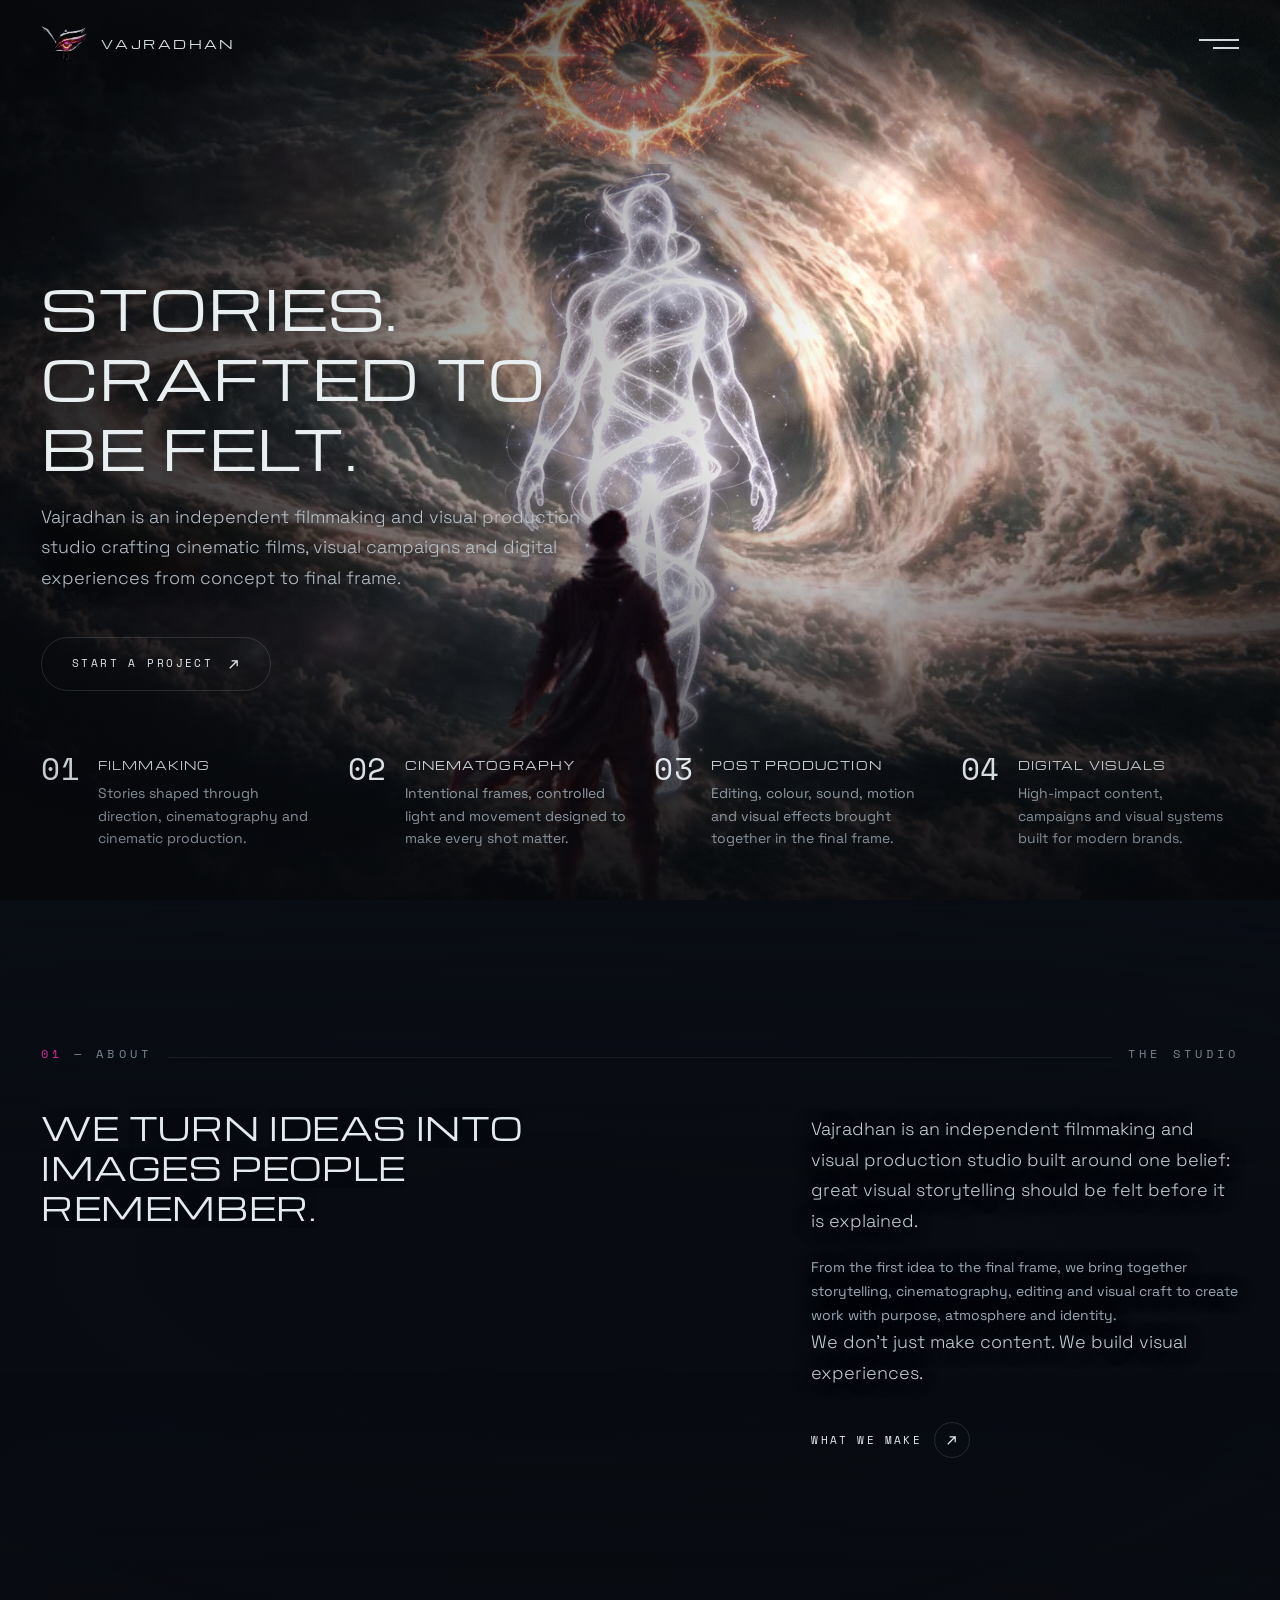
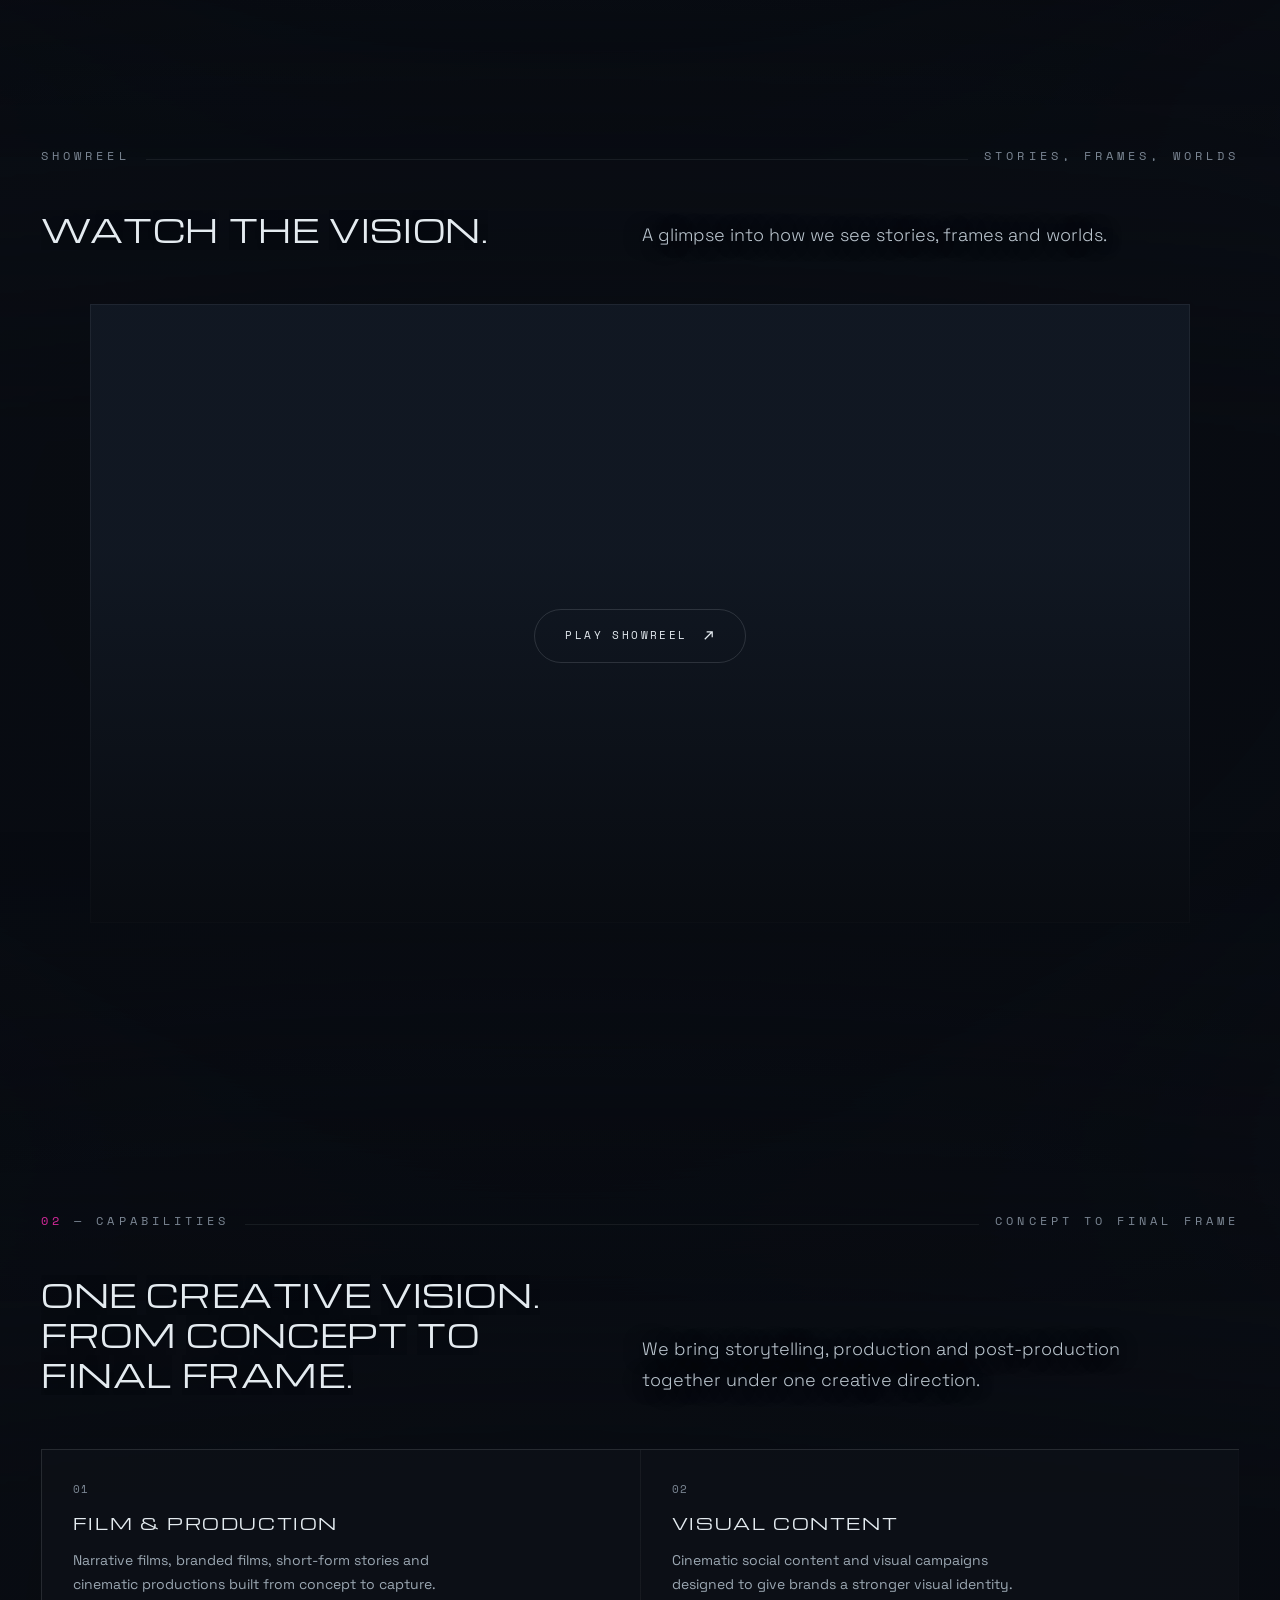
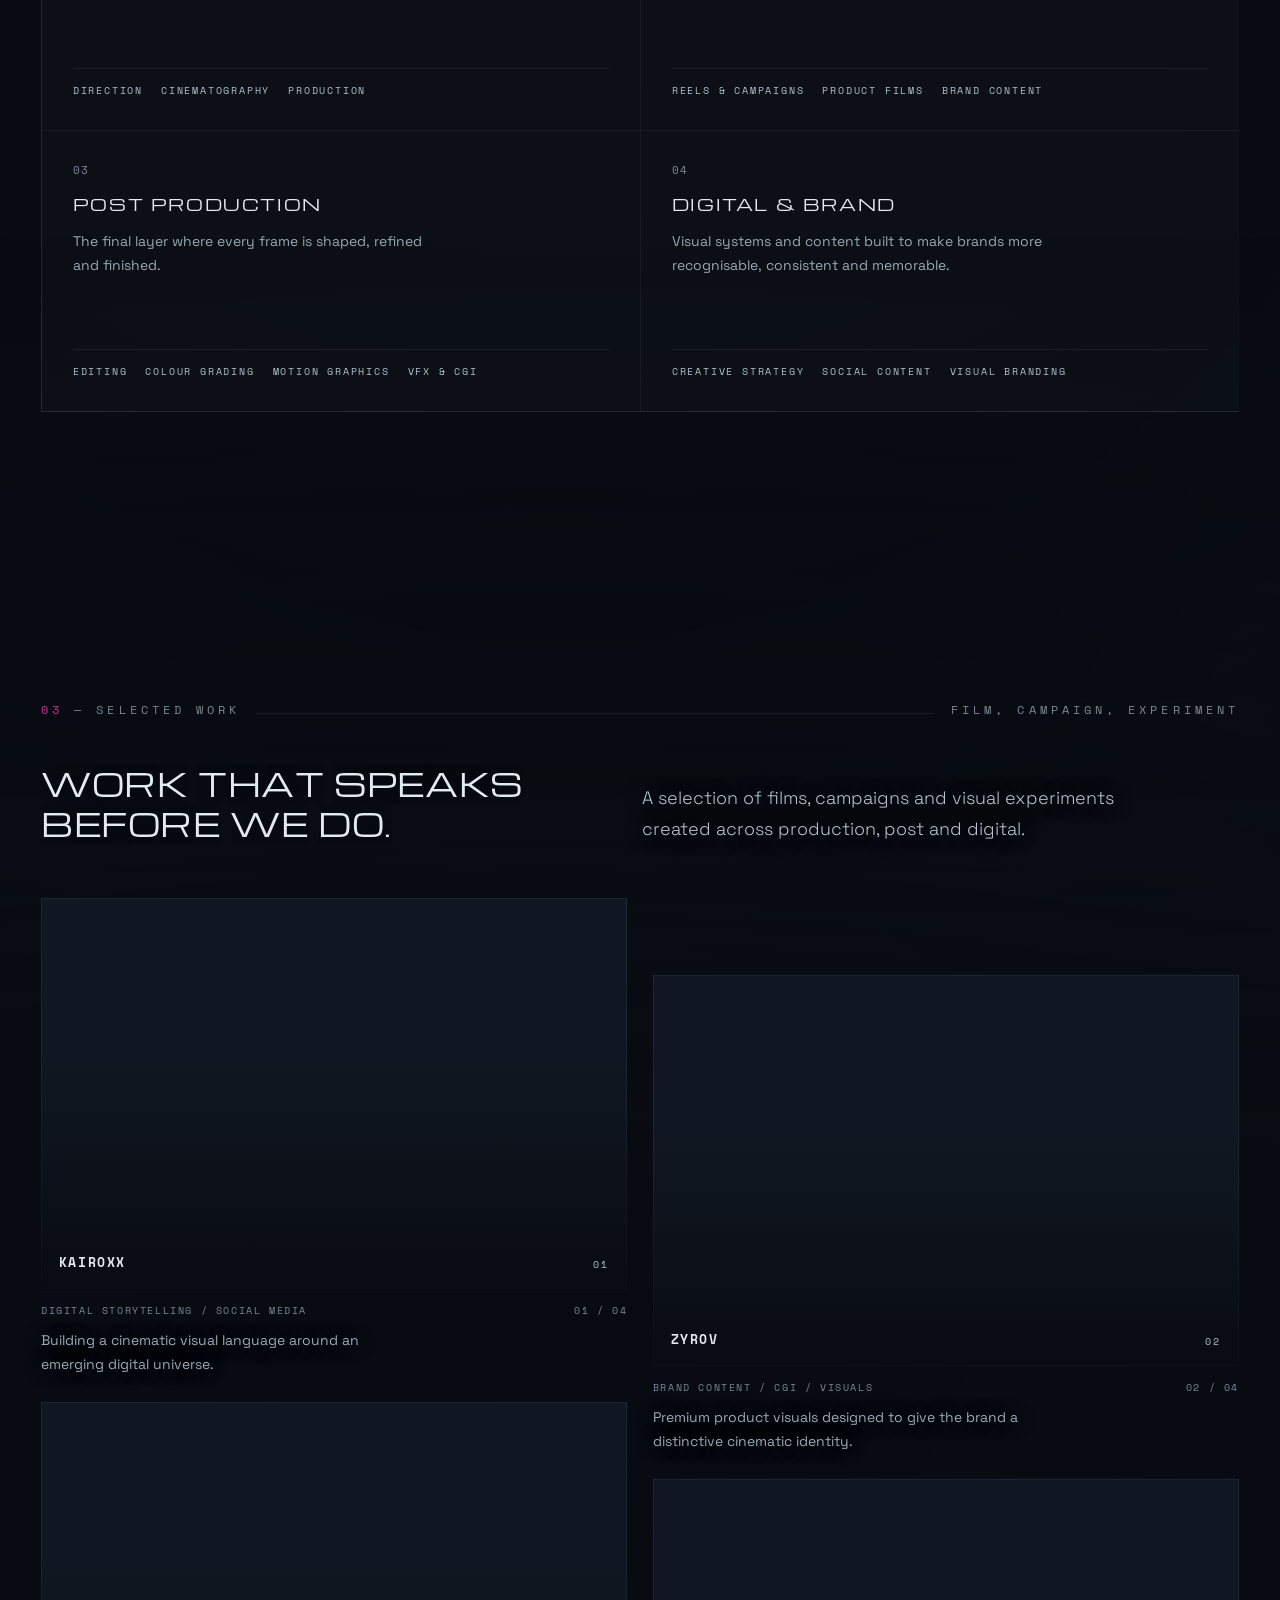
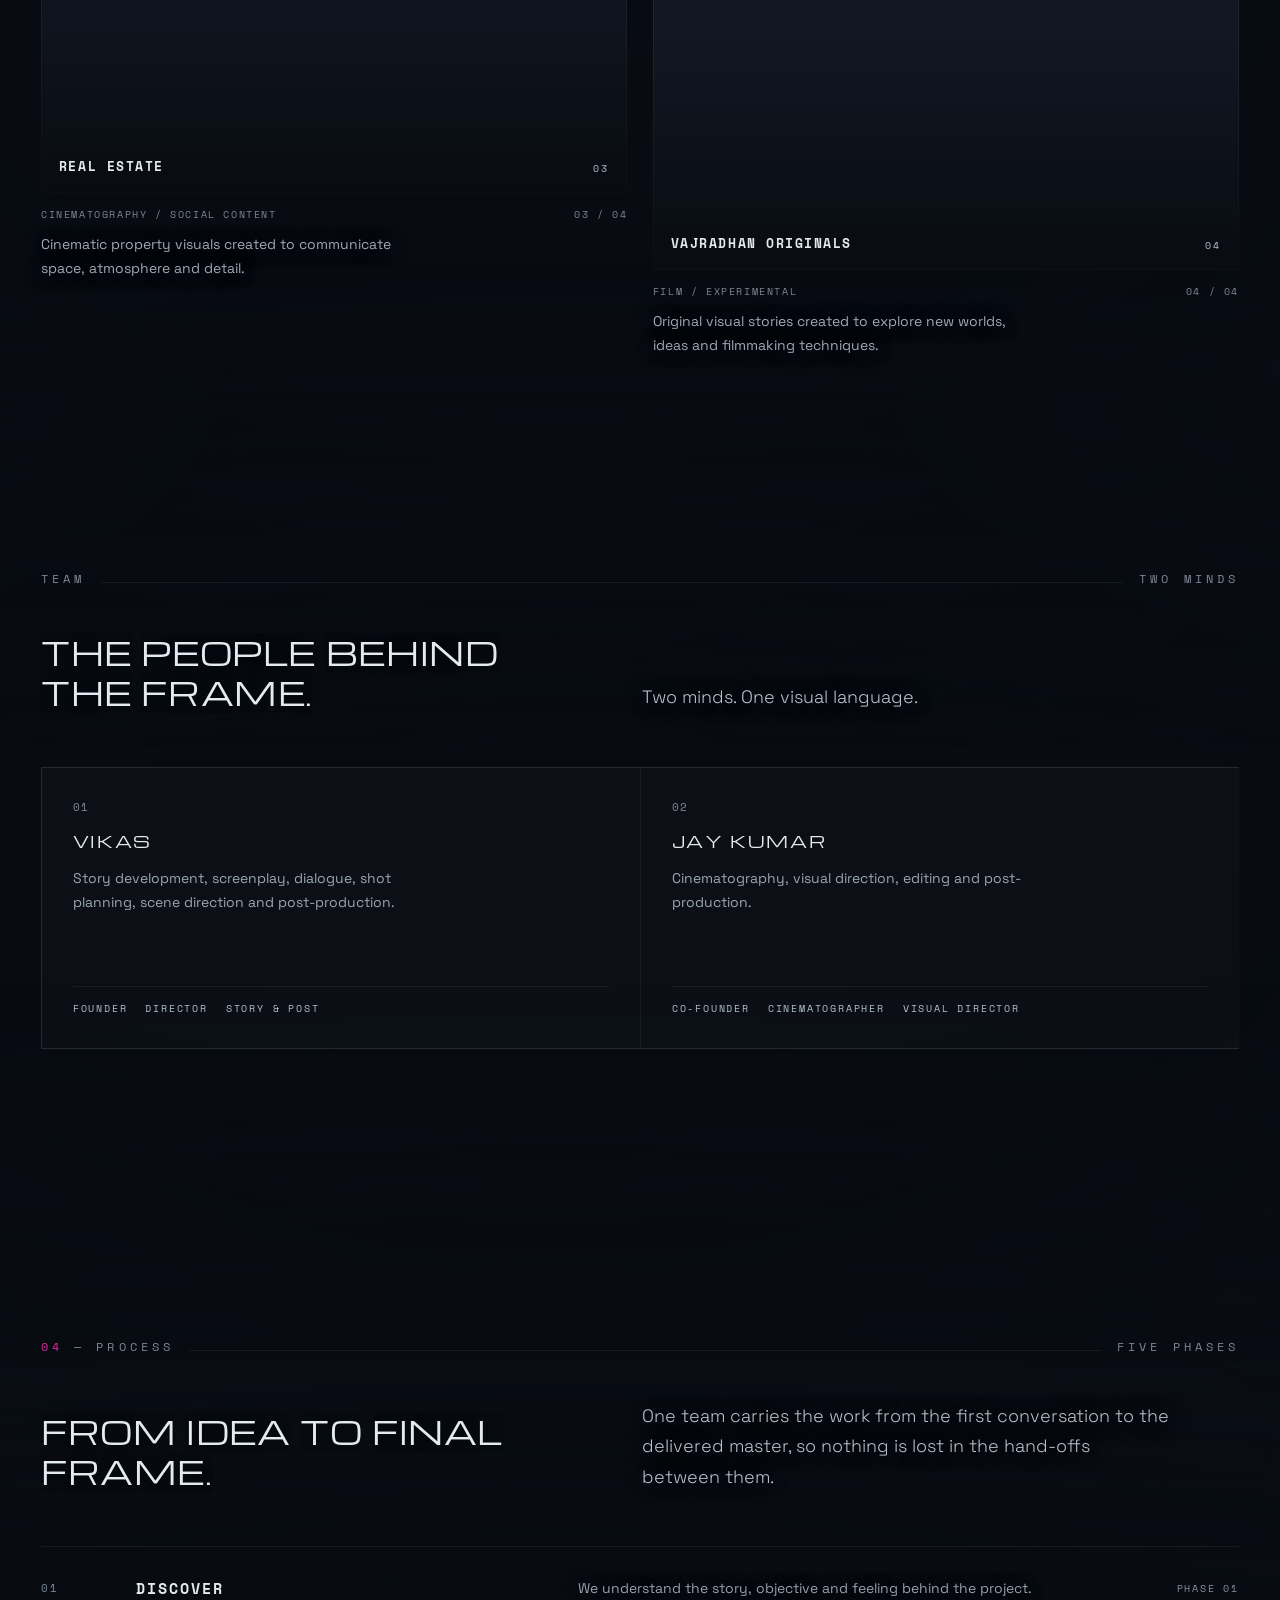
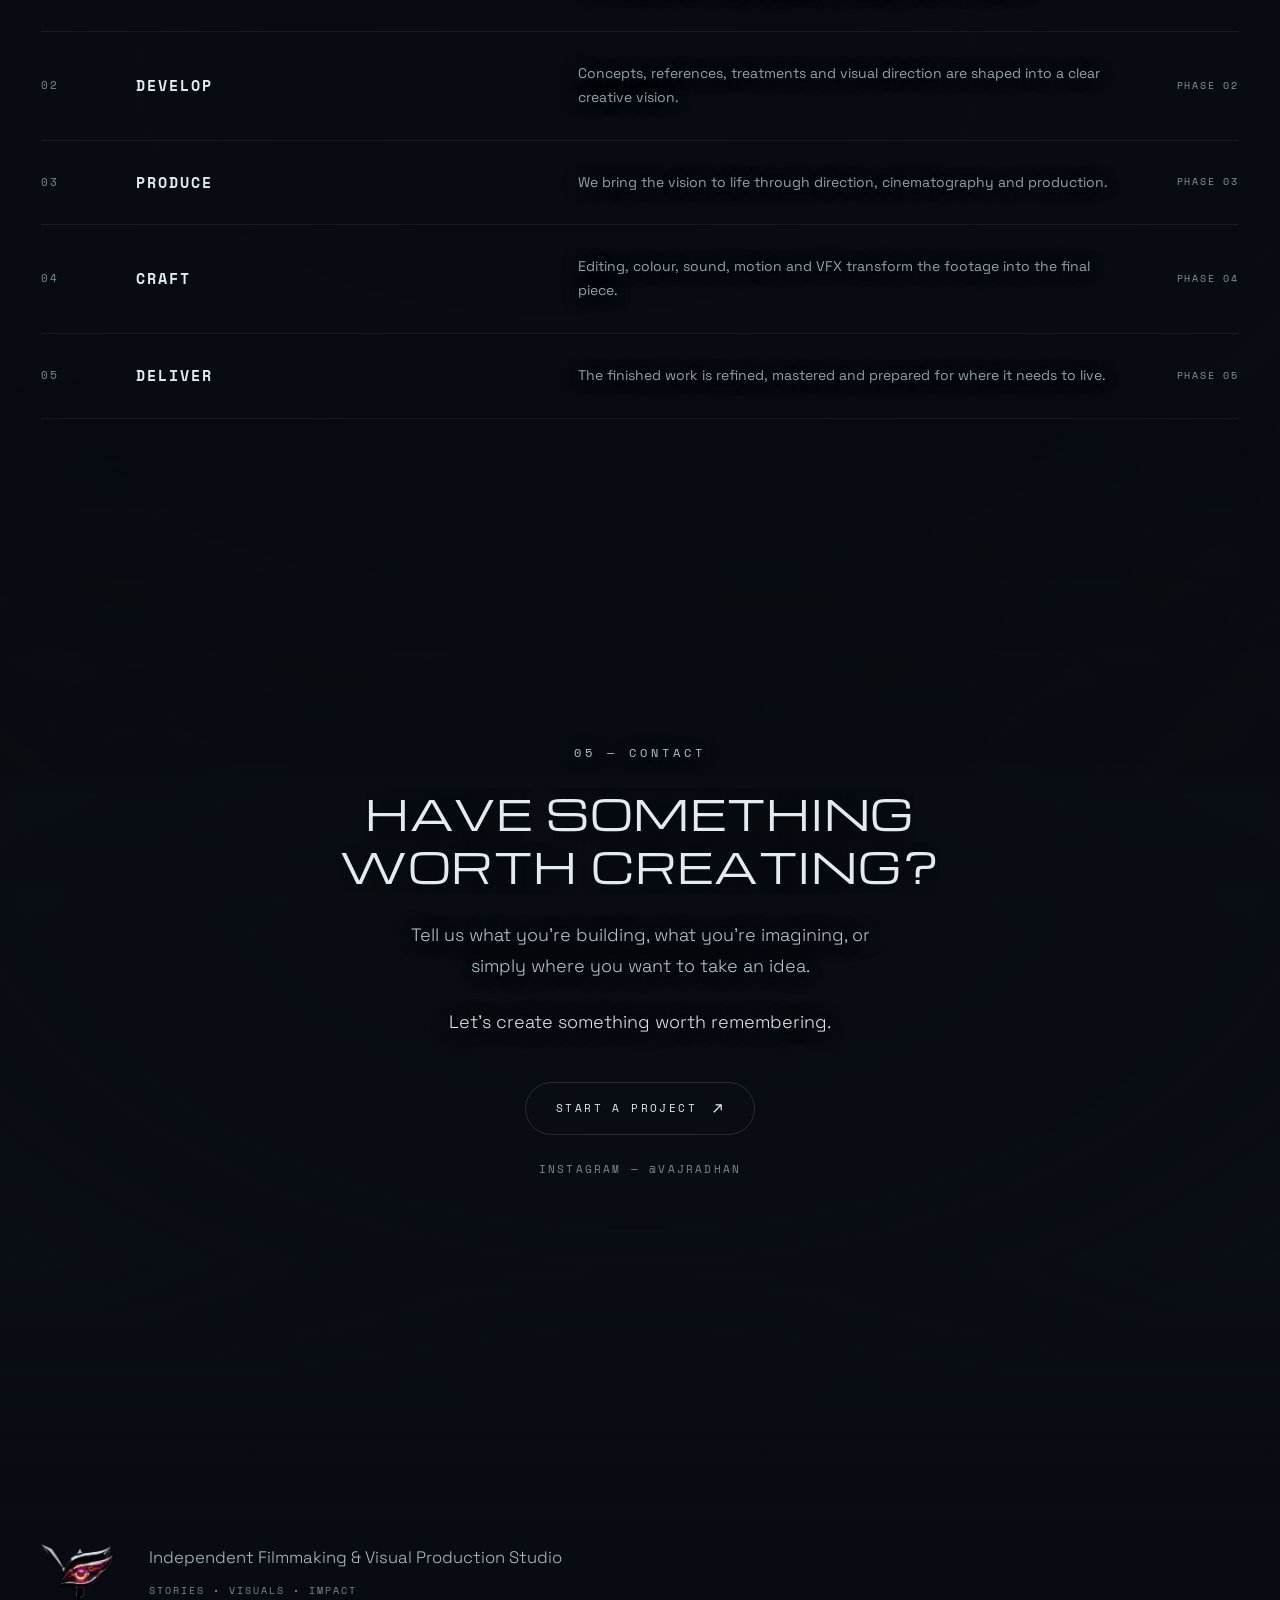
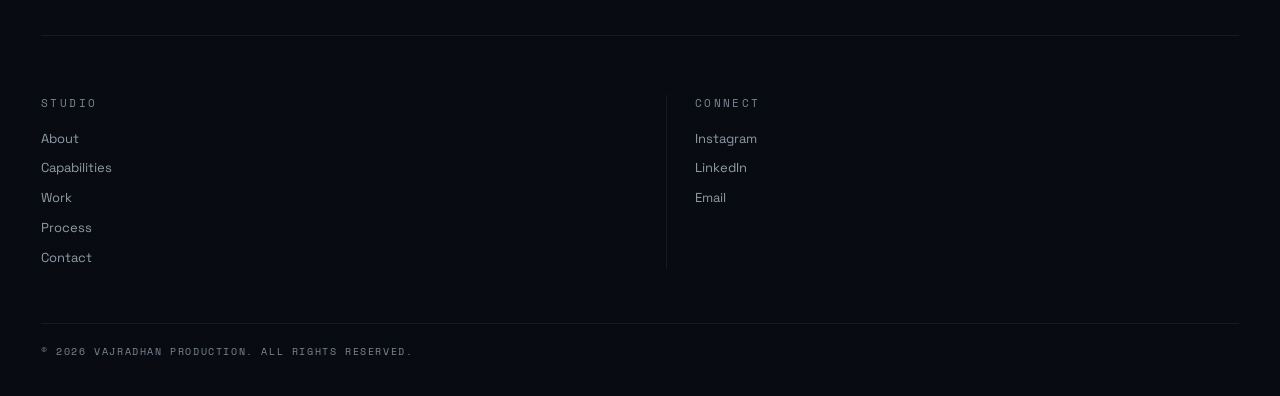
==== commit 12bdd040: "Added Parallex On the Hero and worked on the fonts settings" ====
--- a/index.html
+++ b/index.html
@@ -11,16 +11,14 @@
 <link rel="stylesheet" href="assets/fonts.css">
 <style>
 /* ============================================================= tokens
-   Measured, not invented: the night and haze come off the hero plate
-   (sky top 65·64·67, sky edges 47·49·53 and 83·71·66, horizon haze 81·73·71),
-   the accent and ember off the logo's crystal eye. The page black and the
-   type greys are the studio's own, and are not read off the photograph.   */
+   Measured, not invented: the night comes off the vortex plate (mean
+   89·82·79, top band 56·57·56, corners 45·44·44), the accent and ember off
+   the logo's crystal eye. The page black and the type greys are the
+   studio's own, and are not read off the photograph.                     */
 :root{
-  --ink:#0a0e15;          /* page black, a shade under the sky's top      */
+  --ink:#0a0e15;          /* page black, a shade under the plate's top     */
   --ink-2:#111823;
-  --night:#413e3f;        /* the sky at the top of the frame              */
-  --slate:#2c3b4f;        /* the sky at the peak                           */
-  --haze:#514947;         /* the haze along the horizon                    */
+  --night:#413e3f;        /* the cloud at the top of the frame             */
   --bone:#e4ebf0;         /* moonlight white — all primary type            */
   --bone-dim:#b2c0cc;     /* the moon's own grey-blue                      */
   --muted:#7c8794;
@@ -250,8 +248,19 @@
    disciplines as a ruled strip along the foot of the frame. */
 .hero{ position:relative; min-height:100svh; padding:0 var(--pad);
   display:flex; flex-direction:column; justify-content:flex-end; }
-.hero::after{ content:''; position:absolute; left:0; right:0; bottom:0; height:42%; pointer-events:none;
-  background:linear-gradient(transparent, rgba(8,10,14,.46) 60%, rgba(8,10,14,.72)); z-index:0; }
+.hero::after{ content:''; position:absolute; left:0; right:0; bottom:0; height:48%; pointer-events:none;
+  background:linear-gradient(transparent, rgba(8,10,14,.52) 52%, rgba(8,10,14,.80)); z-index:0; }
+/* the plate runs to bright cloud behind the headline, which the foot scrim
+   never reaches; this one rakes in from the left and is gone before the
+   figure of light, so it darkens the copy without flattening the scene */
+.hero::before{ content:''; position:absolute; inset:0; pointer-events:none; z-index:0;
+  background:linear-gradient(104deg, rgba(8,10,14,.80) 0%, rgba(8,10,14,.58) 26%,
+    rgba(8,10,14,.24) 46%, transparent 62%); }
+/* upright, the copy fills the frame rather than sitting in its left half, so
+   the scrim covers the whole of it instead of raking in from one side */
+@media (max-aspect-ratio: 19/20){
+  .hero::before{ background:linear-gradient(rgba(8,10,14,.58), rgba(8,10,14,.70) 46%, rgba(8,10,14,.80)); }
+}
 .hero > *{ position:relative; z-index:2; }
 .hero-copy{ max-width:min(900px,48%); padding-top:calc(var(--nav-h) + 20px); }
 .hero h1{ font-size:clamp(26px,4.2vw,60px); line-height:1.26; margin-bottom:clamp(14px,2vh,26px); color:#e9eef1; }
@@ -302,7 +311,11 @@
 .sec{ position:relative; padding:clamp(96px,16vh,200px) var(--pad); }
 .sec::before{
   content:''; position:absolute; inset:-22% -4%; z-index:-1; pointer-events:none;
-  background:radial-gradient(110% 62% at 30% 50%, rgba(8,11,17,.86), rgba(8,11,17,.6) 42%, rgba(8,11,17,.16) 74%, rgba(8,11,17,0));
+  /* the new plate is brighter and busier than the old one, and the right-hand
+     column of a two-column section sits well outside a scrim centred at 30%;
+     this one is wider and pulled towards the middle so both columns are read
+     against the same depth of black */
+  background:radial-gradient(132% 74% at 44% 50%, rgba(8,11,17,.88), rgba(8,11,17,.70) 46%, rgba(8,11,17,.26) 78%, rgba(8,11,17,0));
   -webkit-mask-image:linear-gradient(transparent, #000 44%);
           mask-image:linear-gradient(transparent, #000 44%);
 }
@@ -467,77 +480,6 @@
   margin-top:clamp(38px,6vh,74px); padding-top:20px; border-top:1px solid var(--line-soft);
   font-family:var(--font-mono); font-size:10px; letter-spacing:.16em; text-transform:uppercase; color:var(--muted); }
 
-/* ==================================================================== film
-   The card the frame sequence used, unchanged: the page's own column with the
-   section's band of air around it, a declared 16:9 box so it holds its place
-   before anything loads, the 6px corner and hairline the work cards carry,
-   and the scrim that gives the frame its weight at the bottom edge.
-
-   The lean is its own box inside the card, because the card carries the
-   section entrance and [data-rv] owns that transform. Everything that answers
-   the cursor leans in here. */
-.seq{ perspective:1200px; padding-block:clamp(120px,20vh,260px); }
-.seq-card{
-  position:relative; width:66%; margin-inline:auto;
-  aspect-ratio:16/9; overflow:hidden; isolation:isolate; border-radius:6px;
-  background:var(--ink-2);
-  outline:1px solid var(--line-soft); outline-offset:-1px;
-  transition:outline-color .5s var(--ease);
-}
-.seq-lean{
-  position:absolute; inset:0; border-radius:inherit;
-  transform:rotateX(var(--ry,0deg)) rotateY(var(--rx,0deg)) scale(var(--sc,1));
-  transition:transform .5s var(--ease-out), filter .5s var(--ease);
-  will-change:transform;
-}
-.seq-card::after{
-  content:''; position:absolute; inset:0; z-index:3; pointer-events:none;
-  border-radius:inherit;
-  background:linear-gradient(180deg, rgba(6,8,12,.04) 40%, rgba(6,8,12,.78));
-}
-.seq-v{
-  position:absolute; inset:0; width:100%; height:100%;
-  object-fit:cover; object-position:50% 50%;
-  background:var(--ink-2); display:block;
-  transition:opacity .7s var(--ease-out);
-}
-/* the bloom the card lifted on hover, on the period the old stills' lights
-   breathed to */
-.seq-edge{
-  position:absolute; inset:0; z-index:2; pointer-events:none; opacity:0;
-  border-radius:inherit;
-  box-shadow:inset 0 0 0 1px rgba(214,228,255,.30), 0 0 60px rgba(120,150,205,.18);
-  transition:opacity .5s var(--ease);
-}
-@keyframes seq-breathe{ from{ opacity:.72; } 50%{ opacity:1; } to{ opacity:.72; } }
-@media (hover:hover) and (pointer:fine){
-  .seq-card:hover{ outline-color:rgba(228,235,240,.3); }
-  /* no scale here: the fabric overdraws the card, so growing it brought its
-     own edges into view. The lean and the brightness carry the hover. */
-  .seq-card:hover .seq-lean{ filter:brightness(1.06); }
-  .seq-card:hover .seq-edge{ opacity:1; animation:seq-breathe 6.1s var(--ease-io) infinite; }
-}
-/* The fabric overdraws the card by the cloth bleed on every side so the
-   billow and its contact shadow have room; its corner and edge are drawn in
-   the shader, and the scrim is painted into the plate. It fades up once it is
-   really carrying the picture, so the swap is never a pop. */
-/* The fabric is overscanned and the card keeps clipping it, so the billow,
-   the contact shadow and the lean all happen inside the frame: whatever the
-   cloth does, the card's own rounded rectangle is the only edge on screen.
-   (The work cards let the bleed overhang; this one is a picture in a frame.) */
-.cloth-out{ position:absolute; pointer-events:none; z-index:1; opacity:0;
-  transform:scale(1.045); transform-origin:50% 50%;
-  transition:opacity .7s var(--ease-out); }
-.seq-card.cloth-in .cloth-out{ opacity:1; }
-.seq-card.on-cloth::after{ display:none; }   /* the scrim is painted into the plate */
-.seq-card.on-cloth .seq-v{ opacity:0; }    /* still decoding, no longer drawn */
-
-/* touch: a press stands in for the hover, and is released on every exit */
-.seq-card.is-press .seq-lean{ filter:brightness(1.04); }
-.seq-card.is-press .seq-edge{ opacity:1; }
-@media (max-width:1080px){ .seq-card{ width:76%; } }
-@media (max-width:820px){ .seq-card{ width:88%; } }
-
 /* ============================================================= progress rail */
 .rail{ position:fixed; right:calc(var(--pad) - 6px); top:50%; transform:translateY(-50%); z-index:45;
   display:flex; flex-direction:column; gap:12px; align-items:center;
@@ -567,6 +509,9 @@
 @media (hover:hover) and (pointer:fine){ .cur-dot{ opacity:1 } }
 
 /* ================================================= foreground layers (.fg)
+   The pieces are cut from the rock the cloaked man stands on, so they carry
+   the same light and the same lava as the scene behind them. They ride in
+   front of each section's copy, which is why they stay near-black.
    Each section owns one .fg stage of cut-outs. While its chapter holds the
    viewport the stage is lifted into #fg-sky — outside .page's stacking
    context, so it can stand in front of the nav — as a fixed, bottom-anchored
@@ -611,27 +556,66 @@
   transition:opacity .7s var(--ease-out), transform .7s var(--ease-out), filter .7s var(--ease-out);
 }
 /* placement keys off [data-fg], because the live stage is re-parented */
-[data-fg="about"] .fg-hill    { left:-8%;  bottom:-60px;  width:clamp(420px,52vw,900px); --d:.6; }
-[data-fg="about"] .fg-grass   { right:-6%; bottom:-120px; width:clamp(380px,44vw,820px); --d:1.4; }
-[data-fg="capabilities"] .fg-stones{ right:-7%; bottom:-90px; width:clamp(220px,22vw,420px); --d:1.1; }
-[data-fg="capabilities"] .fg-grass { left:-8%;  bottom:-130px; width:clamp(360px,40vw,760px); --d:1.5; }
-[data-fg="showreel"] .fg-stones{ left:-6%; bottom:-90px;  width:clamp(200px,20vw,380px); --d:1.2; }
-[data-fg="team"] .fg-grass    { right:-7%; bottom:-140px; width:clamp(340px,36vw,700px); --d:1.5; }
-[data-fg="work"] .fg-pine     { right:-3%; bottom:-50px;  width:clamp(170px,17vw,320px); --d:1.2; }
-[data-fg="work"] .fg-grass    { left:-6%;  bottom:-140px; width:clamp(340px,36vw,700px); --d:1.6; }
-[data-fg="process"] .fg-hill  { right:-10%; bottom:-70px; width:clamp(420px,50vw,880px); --d:.6; }
-[data-fg="process"] .fg-stones{ left:-7%;  bottom:-90px;  width:clamp(200px,20vw,380px); --d:1.2; }
-[data-fg="contact"] .fg-pine  { left:-2%;  bottom:-60px;  width:clamp(150px,15vw,290px); --d:1.1; }
-[data-fg="contact"] .fg-grass { right:-8%; bottom:-140px; width:clamp(340px,38vw,720px); --d:1.6; }
-[data-fg="foot"] .fg-stones   { left:-5%;  bottom:-110px; width:clamp(220px,24vw,440px); --d:1; }
-[data-fg="foot"] .fg-grass    { right:-6%; bottom:-150px; width:clamp(300px,32vw,600px); --d:1.4; }
+/* Every piece is drawn to the same size, and the width is set once rather
+   than per slot: three of the four are floating clusters of the same 3:2
+   art, so anything else reads as one section's rock being bigger than
+   another's. The ridge is the odd one -- 2:1, and ground rather than
+   debris -- so it is given a little more width to end up the same height,
+   and tucked further under the fold so only its crest shows. */
+:root{ --fg-w:clamp(186px,20vw,330px); --fg-ground:clamp(232px,25vw,412px); }
+
+[data-fg="about"] .fg-ridge        { left:-3%;  bottom:-26px; width:var(--fg-w); --d:.6; }
+[data-fg="about"] .fg-drift        { right:-3%; bottom:-30px; width:var(--fg-w); --d:1.4; }
+[data-fg="capabilities"] .fg-shards{ right:-3%; bottom:-26px; width:var(--fg-w); --d:1.1; }
+[data-fg="capabilities"] .fg-drift { left:-3%;  bottom:-30px; width:var(--fg-w); --d:1.5; }
+[data-fg="showreel"] .fg-shards    { left:-3%;  bottom:-26px; width:var(--fg-w); --d:1.2; }
+[data-fg="team"] .fg-drift         { right:-3%; bottom:-30px; width:var(--fg-w); --d:1.5; }
+[data-fg="work"] .fg-spire         { right:-4%; bottom:-44px; width:var(--fg-ground); --d:1.2; }
+[data-fg="work"] .fg-drift         { left:-3%;  bottom:-30px; width:var(--fg-w); --d:1.6; }
+[data-fg="process"] .fg-ridge      { right:-3%; bottom:-26px; width:var(--fg-w); --d:.6; }
+[data-fg="process"] .fg-shards     { left:-3%;  bottom:-26px; width:var(--fg-w); --d:1.2; }
+[data-fg="contact"] .fg-spire      { left:-4%;  bottom:-44px; width:var(--fg-ground); --d:1.1; }
+[data-fg="contact"] .fg-drift      { right:-3%; bottom:-30px; width:var(--fg-w); --d:1.6; }
+[data-fg="foot"] .fg-shards        { left:-3%;  bottom:-28px; width:var(--fg-w); --d:1; }
+[data-fg="foot"] .fg-drift         { right:-3%; bottom:-32px; width:var(--fg-w); --d:1.4; }
 
 /* ============================================================= fallback
    If WebGL will not start, or is lost and not given back, the scene becomes
    its five photographic layers stacked in plain CSS. They share one frame, so
    one cover rule registers them exactly as the canvas would. */
 .fb-stack{ display:none; position:fixed; inset:0; z-index:0; overflow:hidden; background:var(--night); }
-.fb-stack img{ position:absolute; inset:0; width:100%; height:100%; max-width:none; object-fit:cover; object-position:50% 50%; }
+.fb-stack img{ position:absolute; max-width:none; }
+/* the plate covers; the four elements sit at the anchors the WebGL scene
+   gives them, so the two versions of the hero read the same */
+.fb-stack .fb-plate { inset:0; width:100%; height:100%; object-fit:cover; object-position:50% 50%; }
+.fb-stack .fb-plate { filter:brightness(.70); }
+.fb-stack .fb-galaxy{ left:50%; top:46%; width:88vw; height:auto; translate:-50% -50%; transform:scaleX(-1);
+  mix-blend-mode:screen; opacity:.46; }
+.fb-stack .fb-ring  { left:50%; top:46%; width:88vw; height:auto; translate:-50% -50%;
+  mix-blend-mode:screen; opacity:.22; }
+.fb-stack .fb-iris  { left:50%; top:11.3%; width:21vw; height:auto; translate:-50% -50%; }
+.fb-stack .fb-figure{ left:50%; top:54.8%; height:64svh; width:auto; translate:-50% -50%; }
+.fb-stack .fb-rock  { left:50%; top:89.9%; width:68vw; height:auto; translate:-50% -50%; }
+/* the same backlight behind the head, so the fallback reads the same way */
+.fb-stack .fb-head{ position:absolute; left:50%; top:24.5%; width:26vw; aspect-ratio:1; translate:-50% -50%;
+  border-radius:50%; mix-blend-mode:screen; pointer-events:none;
+  background:radial-gradient(closest-side, rgba(226,236,250,.34), rgba(150,178,220,.10) 46%, transparent 72%); }
+@media (min-aspect-ratio: 19/20) and (max-height: 820px){
+  .fb-stack .fb-galaxy,
+  .fb-stack .fb-ring  { top:44%; width:80vw; }
+  .fb-stack .fb-iris  { top:13.2%; width:17vw; }
+  .fb-stack .fb-figure{ top:46.6%; height:54svh; }
+  .fb-stack .fb-head  { top:21.0%; width:22vw; }
+  .fb-stack .fb-rock  { top:75.9%; width:56vw; }
+}
+@media (max-aspect-ratio: 19/20){
+  .fb-stack .fb-galaxy{ top:34%; width:150vw; opacity:.6; }
+  .fb-stack .fb-ring  { display:none; }
+  .fb-stack .fb-iris  { top:9%;  width:44vw; opacity:.8; }
+  .fb-stack .fb-head  { display:none; }
+  .fb-stack .fb-figure{ top:34%; height:38svh; opacity:.38; }
+  .fb-stack .fb-rock  { display:none; }
+}
 .no-webgl #gl{ display:none; }
 .no-webgl .fb-stack{ display:block; }
 .no-webgl .sec::before{ opacity:.85; }
@@ -661,11 +645,12 @@
   .foot-grid > div:nth-child(n+3){ padding-left:0; border-left:0; }
   .foot-base{ flex-direction:column; align-items:flex-start; gap:8px; }
   /* one or two anchors per section; what stays is smaller */
-  [data-fg="about"] .fg-hill, [data-fg="process"] .fg-hill, [data-fg="work"] .fg-pine, [data-fg="foot"] .fg-stones{ display:none; }
-  [data-fg] .fg-grass{ width:min(88%,480px); bottom:-80px; }
-  [data-fg] .fg-stones{ width:min(60%,320px); bottom:-40px; }
-  [data-fg="showreel"] .fg-stones{ display:none; }
-  [data-fg] .fg-pine{ width:min(34%,170px); bottom:-40px; }
+  [data-fg="about"] .fg-ridge, [data-fg="process"] .fg-ridge, [data-fg="work"] .fg-spire, [data-fg="foot"] .fg-shards{ display:none; }
+  [data-fg] .fg-drift,
+  [data-fg] .fg-shards,
+  [data-fg] .fg-ridge{ width:min(46%,220px); bottom:-18px; }
+  [data-fg="showreel"] .fg-shards{ display:none; }
+  [data-fg] .fg-spire{ width:min(56%,270px); bottom:-28px; }
 }
 @media (max-width:560px){
   .chapters{ gap:22px 14px; }
@@ -677,8 +662,6 @@
   *{ animation-duration:.001ms !important; animation-iteration-count:1 !important; transition-duration:.001ms !important; }
   [data-rv]{ opacity:1 !important; transform:none !important; }
   .word{ opacity:1 !important; transform:none !important; }
-  .seq-lean{ transform:none !important; }
-  .seq-edge{ animation:none !important; }
   .fg-el--sway > img{ animation:none !important; }
   .fg.fg-retiring .fg-el{ transition:none !important; filter:none !important; }
   .fg-el{ translate:none; }
@@ -690,11 +673,25 @@
 <canvas id="gl" aria-hidden="true"></canvas>
 <!-- the no-WebGL scene: the same five layers, stacked in CSS; loaded only if shown -->
 <div class="fb-stack" aria-hidden="true">
-  <img src="assets/img/vajradhan11-sky.webp"  alt="" width="2048" height="1143" loading="lazy" decoding="async">
-  <img src="assets/img/vajradhan11-moon.webp" alt="" width="2048" height="1143" loading="lazy" decoding="async">
-  <img src="assets/img/vajradhan11-far.webp"  alt="" width="2048" height="1143" loading="lazy" decoding="async">
-  <img src="assets/img/vajradhan11-mid.webp"  alt="" width="2048" height="1143" loading="lazy" decoding="async">
-  <img src="assets/img/vajradhan11-near.webp" alt="" width="2048" height="1143" loading="lazy" decoding="async">
+  <img class="fb-plate"  alt="" width="1920" height="1072" loading="lazy" decoding="async" sizes="100vw"
+       src="assets/img/hero-plate-1920.webp"
+       srcset="assets/img/hero-plate-960.webp 960w, assets/img/hero-plate-1920.webp 1920w">
+  <img class="fb-galaxy" alt="" width="653" height="365" loading="lazy" decoding="async" sizes="114vw"
+       src="assets/img/hero-galaxy-1920.webp"
+       srcset="assets/img/hero-galaxy-960.webp 326w, assets/img/hero-galaxy-1920.webp 653w">
+  <img class="fb-iris"   alt="" width="883" height="502" loading="lazy" decoding="async" sizes="46vw"
+       src="assets/img/hero-iris-1920.webp"
+       srcset="assets/img/hero-iris-960.webp 442w, assets/img/hero-iris-1920.webp 883w">
+  <img class="fb-figure" alt="" width="768" height="1428" loading="lazy" decoding="async" sizes="22vw"
+       src="assets/img/hero-figure-1920.webp"
+       srcset="assets/img/hero-figure-960.webp 384w, assets/img/hero-figure-1920.webp 768w">
+  <img class="fb-ring"   alt="" width="653" height="365" loading="lazy" decoding="async" sizes="114vw"
+       src="assets/img/hero-galaxy-1920.webp"
+       srcset="assets/img/hero-galaxy-960.webp 326w, assets/img/hero-galaxy-1920.webp 653w">
+  <i class="fb-head" aria-hidden="true"></i>
+  <img class="fb-rock"   alt="" width="998" height="581" loading="lazy" decoding="async" sizes="56vw"
+       src="assets/img/hero-rock-1920.webp"
+       srcset="assets/img/hero-rock-960.webp 499w, assets/img/hero-rock-1920.webp 998w">
 </div>
 <div id="vignette" aria-hidden="true"></div>
 <div class="cur-dot" id="cursor" aria-hidden="true"></div>
@@ -759,34 +756,14 @@
   </div>
 </section>
 
-<!-- ============================================================ the film
-     The slideshow's card, with a video in it. Everything around the picture --
-     the box, the corner, the scrim, the lean, the bloom, the timings -- is the
-     card as it was; only the contents changed.
-     TODO: poster frame. It needs one frame of this file exported as WebP;
-     neither ffmpeg nor a browser here can decode HEVC to do it. With the
-     poster set, add poster="assets/videos/vajradhan1-poster.webp" below. -->
-<section class="sec seq" id="film" aria-label="Studio film">
-  <div class="seq-card" data-rv="up" data-cursor>
-    <div class="seq-lean">
-      <video class="seq-v" id="film-v" aria-hidden="true" tabindex="-1"
-             muted loop playsinline preload="metadata" disablepictureinpicture
-             width="1918" height="1080">
-        <source src="assets/videos/vajradhan1.mp4" type="video/mp4">
-      </video>
-      <i class="seq-edge" aria-hidden="true"></i>
-    </div>
-  </div>
-</section>
-
 <!-- ============================================================ about -->
 <section class="sec" id="about" data-cam="1" aria-labelledby="about-title">
   <div class="fg" data-fg="about" aria-hidden="true">
-    <span class="fg-el fg-hill" data-fg-in="up">
-      <img src="assets/img/vajradhan8.webp" alt="" width="1400" height="700" loading="lazy" decoding="async">
+    <span class="fg-el fg-ridge" data-fg-in="up">
+      <img src="assets/img/fg-ridge.webp" alt="" width="1536" height="1024" loading="lazy" decoding="async">
     </span>
-    <span class="fg-el fg-grass fg-el--sway" data-fg-in="right">
-      <img src="assets/img/vajradhan6.webp" alt="" width="1400" height="747" loading="lazy" decoding="async">
+    <span class="fg-el fg-drift fg-el--sway" data-fg-in="right">
+      <img src="assets/img/fg-drift.webp" alt="" width="1536" height="1024" loading="lazy" decoding="async">
     </span>
   </div>
   <div class="sec-head" data-rv="fade">
@@ -817,8 +794,8 @@
      frame already holds its 16:9 box, so nothing will reflow. -->
 <section class="sec" id="showreel" aria-labelledby="reel-title">
   <div class="fg" data-fg="showreel" aria-hidden="true">
-    <span class="fg-el fg-stones" data-fg-in="left">
-      <img src="assets/img/vajradhan7.webp" alt="" width="1400" height="908" loading="lazy" decoding="async">
+    <span class="fg-el fg-shards" data-fg-in="left">
+      <img src="assets/img/fg-shards.webp" alt="" width="1536" height="1024" loading="lazy" decoding="async">
     </span>
   </div>
   <div class="sec-head" data-rv="fade">
@@ -840,11 +817,11 @@
 <!-- ============================================================ capabilities -->
 <section class="sec" id="capabilities" data-cam="2" aria-labelledby="capabilities-title">
   <div class="fg" data-fg="capabilities" aria-hidden="true">
-    <span class="fg-el fg-stones" data-fg-in="right">
-      <img src="assets/img/vajradhan7.webp" alt="" width="1400" height="908" loading="lazy" decoding="async">
+    <span class="fg-el fg-shards" data-fg-in="right">
+      <img src="assets/img/fg-shards.webp" alt="" width="1536" height="1024" loading="lazy" decoding="async">
     </span>
-    <span class="fg-el fg-grass fg-el--sway" data-fg-in="left">
-      <img src="assets/img/vajradhan6.webp" alt="" width="1400" height="747" loading="lazy" decoding="async">
+    <span class="fg-el fg-drift fg-el--sway" data-fg-in="left">
+      <img src="assets/img/fg-drift.webp" alt="" width="1536" height="1024" loading="lazy" decoding="async">
     </span>
   </div>
   <div class="sec-head" data-rv="fade">
@@ -892,11 +869,11 @@
      launch — no clients, metrics or results are claimed anywhere in it. -->
 <section class="sec" id="work" aria-labelledby="work-title">
   <div class="fg" data-fg="work" aria-hidden="true">
-    <span class="fg-el fg-pine" data-fg-in="right">
-      <img src="assets/img/vajradhan9.webp" alt="" width="997" height="1400" loading="lazy" decoding="async">
+    <span class="fg-el fg-spire" data-fg-in="right">
+      <img src="assets/img/fg-spire.webp" alt="" width="1774" height="887" loading="lazy" decoding="async">
     </span>
-    <span class="fg-el fg-grass fg-el--sway" data-fg-in="left">
-      <img src="assets/img/vajradhan6.webp" alt="" width="1400" height="747" loading="lazy" decoding="async">
+    <span class="fg-el fg-drift fg-el--sway" data-fg-in="left">
+      <img src="assets/img/fg-drift.webp" alt="" width="1536" height="1024" loading="lazy" decoding="async">
     </span>
   </div>
   <div class="sec-head" data-rv="fade">
@@ -954,8 +931,8 @@
 <!-- ============================================================ team -->
 <section class="sec" id="team" aria-labelledby="team-title">
   <div class="fg" data-fg="team" aria-hidden="true">
-    <span class="fg-el fg-grass fg-el--sway" data-fg-in="right">
-      <img src="assets/img/vajradhan6.webp" alt="" width="1400" height="747" loading="lazy" decoding="async">
+    <span class="fg-el fg-drift fg-el--sway" data-fg-in="right">
+      <img src="assets/img/fg-drift.webp" alt="" width="1536" height="1024" loading="lazy" decoding="async">
     </span>
   </div>
   <div class="sec-head" data-rv="fade">
@@ -986,11 +963,11 @@
 <!-- ============================================================ process -->
 <section class="sec" id="process" data-cam="3" aria-labelledby="process-title">
   <div class="fg" data-fg="process" aria-hidden="true">
-    <span class="fg-el fg-hill fg-el--flip" data-fg-in="up">
-      <img src="assets/img/vajradhan8.webp" alt="" width="1400" height="700" loading="lazy" decoding="async">
+    <span class="fg-el fg-ridge fg-el--flip" data-fg-in="up">
+      <img src="assets/img/fg-ridge.webp" alt="" width="1536" height="1024" loading="lazy" decoding="async">
     </span>
-    <span class="fg-el fg-stones" data-fg-in="left">
-      <img src="assets/img/vajradhan7.webp" alt="" width="1400" height="908" loading="lazy" decoding="async">
+    <span class="fg-el fg-shards" data-fg-in="left">
+      <img src="assets/img/fg-shards.webp" alt="" width="1536" height="1024" loading="lazy" decoding="async">
     </span>
   </div>
   <div class="sec-head" data-rv="fade">
@@ -1018,11 +995,11 @@
 <!-- ============================================================ contact -->
 <section class="sec fin" id="contact" data-cam="4" aria-labelledby="contact-title">
   <div class="fg" data-fg="contact" aria-hidden="true">
-    <span class="fg-el fg-pine fg-el--flip" data-fg-in="left">
-      <img src="assets/img/vajradhan9.webp" alt="" width="997" height="1400" loading="lazy" decoding="async">
+    <span class="fg-el fg-spire fg-el--flip" data-fg-in="left">
+      <img src="assets/img/fg-spire.webp" alt="" width="1774" height="887" loading="lazy" decoding="async">
     </span>
-    <span class="fg-el fg-grass fg-el--sway" data-fg-in="right">
-      <img src="assets/img/vajradhan6.webp" alt="" width="1400" height="747" loading="lazy" decoding="async">
+    <span class="fg-el fg-drift fg-el--sway" data-fg-in="right">
+      <img src="assets/img/fg-drift.webp" alt="" width="1536" height="1024" loading="lazy" decoding="async">
     </span>
   </div>
   <div class="eyebrow" data-rv="fade">05 — Contact</div>
@@ -1047,11 +1024,11 @@
 <!-- ============================================================ footer -->
 <footer class="foot" data-cam="5">
   <div class="fg" data-fg="foot" aria-hidden="true">
-    <span class="fg-el fg-stones" data-fg-in="up">
-      <img src="assets/img/vajradhan7.webp" alt="" width="1400" height="908" loading="lazy" decoding="async">
+    <span class="fg-el fg-shards" data-fg-in="up">
+      <img src="assets/img/fg-shards.webp" alt="" width="1536" height="1024" loading="lazy" decoding="async">
     </span>
-    <span class="fg-el fg-grass fg-el--sway" data-fg-in="up">
-      <img src="assets/img/vajradhan6.webp" alt="" width="1400" height="747" loading="lazy" decoding="async">
+    <span class="fg-el fg-drift fg-el--sway" data-fg-in="up">
+      <img src="assets/img/fg-drift.webp" alt="" width="1536" height="1024" loading="lazy" decoding="async">
     </span>
   </div>
   <div class="foot-grid">
@@ -1262,22 +1239,14 @@
 }
 
 /* ========================================================== 2 · the frame
-   The photograph's own geometry, in source pixels, for everything that has to
-   land on it: the moon, and the skyline the stars must stay above.        */
-const IMG_W = 2048, IMG_H = 1143, IA = IMG_W / IMG_H;
-/* the vortex eye: where the corona hangs, and the patch of sky the stars leave alone */
-const MOON_UV = [1089 / IMG_W, 356 / IMG_H], MOON_R = 116 / IMG_W;
-const SKYLINE = [[0, 790], [146, 778], [281, 781], [464, 783], [610, 782], [757, 792], [928, 779],
-  [1062, 764], [1159, 744], [1257, 751], [1343, 678], [1372, 727], [1440, 759], [1550, 776], [1696,
-  790], [1855, 801], [2048, 809]];
-function skylineV(u) {
-  const x = u * IMG_W;
-  for (let i = 0; i < SKYLINE.length - 1; i++) {
-    const a = SKYLINE[i], b = SKYLINE[i + 1];
-    if (x <= b[0]) return lerp(a[1], b[1], (x - a[0]) / (b[0] - a[0])) / IMG_H;
-  }
-  return SKYLINE[SKYLINE.length - 1][1] / IMG_H;
-}
+   The plate's own geometry, in source pixels. Only the plate covers the
+   frame; the four elements in front of it are placed on it by hand, so this
+   is the one aspect the cover mapping needs.                              */
+const IMG_W = 1920, IMG_H = 1072, IA = IMG_W / IMG_H;
+/* The layers are encoded at two widths. There is no srcset to lean on inside
+   a WebGL scene, so the choice the browser would have made is made here. */
+const SMALL = (innerWidth * Math.min(devicePixelRatio || 1, 2)) < 1400;
+const layerURL = name => 'assets/img/hero-' + name + (SMALL ? '-960' : '-1920') + '.webp';
 
 /* One overscan for every plane — if they differed they would not register
    at the opening frame. Kept small so the hero holds the mock-up's framing;
@@ -1287,14 +1256,82 @@
 /* Back to front; `order` is the draw order, since every plane is blended.
    The keys are the ones the scene has always used: 'moon' is the slot between
    the sky and the city, which this plate fills with the horizon haze band. */
+/* Back to front. `d` is the depth, and the depth is the parallax: the plate
+   at 95 barely moves, the rock at 8 moves most. `at` is where the element is
+   pinned on the frame and `w`/`h` how much of the frame it takes -- the plate
+   is the only one that covers. The galaxy is added rather than composited:
+   it is a second field of cloud, not an object, so screening it over the
+   plate reads as one deeper sky, where cutting it out only halved the disc.
+   The other three carry their own alpha.
+
+   The arrangement is one vertical axis down the middle of the frame: the eye
+   above, the being beneath it, the orbital ring centred on the being, and the
+   man on his rock at the foot of the same line, looking up it. The ring hangs
+   twice -- once behind the being and once in front at a third of the light --
+   so its near arc crosses the body and the orbit closes instead of passing
+   flat behind. The plate is held to 78%, so the vortex stays the room the
+   scene happens in rather than the subject of it. */
+/* `port` is the same frame read on a phone, where the copy fills the screen
+   and the elements have to stand out of its way: smaller, pushed to the
+   edges, and dimmed so they stay scenery. `short` is the laptop-and-tablet
+   case: still landscape, but the chapter strip climbs so far up a short frame
+   that the elements have to lift and shrink to clear it. */
 const PLANES = [
-  { key: 'sky',  url: 'assets/img/vajradhan11-sky.webp',  d: 95, order: 0,  haze: 0,   edge: 1 },
-  { key: 'moon', url: 'assets/img/vajradhan11-moon.webp', d: 82, order: 4,  haze: 0,   bright: 1.08 },
-  { key: 'far',  url: 'assets/img/vajradhan11-far.webp',  d: 45, order: 30, haze: .05 },
-  { key: 'mid',  url: 'assets/img/vajradhan11-mid.webp',  d: 22, order: 50, haze: .02, near: [1.2, 4.0] },
-  { key: 'near', url: 'assets/img/vajradhan11-near.webp', d: 7,  order: 60, haze: 0,   near: [.7, 2.9] }
+  { key: 'plate',  url: layerURL('plate'),  d: 95, order: 0,  haze: 0,   edge: 1, bright: .70 },
+  { key: 'galaxy', url: layerURL('galaxy'), d: 62, order: 10, haze: .10, at: [.50, .46], w: .88, add: 1, bright: .46, flip: 1,
+    short: { at: [.50, .44], w: .80 },
+    port:  { at: [.50, .34], w: 1.50, dim: .6 } },
+  { key: 'iris',   url: layerURL('iris'),   d: 40, order: 20, haze: .06, at: [.50, .113], w: .21,
+    short: { at: [.50, .132], w: .17 },
+    port:  { at: [.50, .09], w: .44, dim: .8 } },
+  { key: 'figure', url: layerURL('figure'), d: 22, order: 40, haze: .02, at: [.50, .548], h: .64, near: [1.4, 5.0],
+    short: { at: [.50, .466], h: .54 },
+    port:  { at: [.50, .34], h: .38, dim: .38 } },
+  /* the ring again, nearer than the being and at a quarter of the light:
+     this is the arc of the orbit that passes in front of the body */
+  { key: 'ring',   url: layerURL('galaxy'), d: 16, order: 50, haze: 0,   at: [.50, .46], w: .88, add: 1, bright: .22,
+    near: [1.0, 4.2],
+    short: { at: [.50, .44], w: .80 },
+    port:  { at: [.50, .34], w: 1.50, dim: 0 } },
+  { key: 'rock',   url: layerURL('rock'),   d: 8,  order: 60, haze: 0,   at: [.50, .899], w: .68, near: [.7, 2.9],
+    short: { at: [.50, .759], w: .56 },
+    port:  { at: [.50, .88], w: .50, dim: 0 } }
 ];
 const WORLD = { planes: {}, uT: { value: 0 } };
+
+/* ------------------------------------------------- the scene's slow life
+   Everything that gives the planes a life of their own is tuned from here,
+   keyed by plane, so the numbers sit together rather than being spread
+   through the frame loop.
+
+   `drift`: the scene is never quite still. Each plane wanders a few pixels
+   on its own two periods, so every one traces a different slow figure and
+   they never come back into step -- a single shared period would read as
+   one rigid block sliding. Amplitudes are given in screen pixels at the
+   opening frame and converted per plane, so the near rock genuinely travels
+   further than the plate rather than only appearing to. `ph` sets each one
+   off at a different point in its cycle so nothing starts together either.
+       x, y   how far it wanders, in screen pixels
+       px, py how long each axis takes, in seconds
+       ph     phase offset, in seconds                                   */
+const LIFE = {
+  plate:  { drift: { x:  2, y: 1.5, px: 21.0, py: 15.5, ph:  0.0 } },
+  galaxy: { drift: { x:  5, y: 3.0, px: 17.5, py: 12.5, ph:  4.3 } },
+  iris:   { drift: { x:  7, y: 4.5, px: 14.5, py: 18.5, ph:  8.1 } },
+  figure: { drift: { x: 10, y: 6.5, px: 12.5, py: 16.0, ph: 11.6 } },
+  ring:   { drift: { x: 12, y: 8.0, px: 11.0, py: 13.5, ph:  2.9 } },
+  rock:   { drift: { x: 16, y: 10.5, px: 10.0, py: 14.0, ph:  6.7 } }
+};
+
+/* where a plane has wandered to, in screen pixels, at time t */
+function driftAt(key, t, out) {
+  const D = LIFE[key] && LIFE[key].drift;
+  if (!D || REDUCE) { out[0] = out[1] = 0; return out; }
+  out[0] = Math.sin(TAU * (t + D.ph) / D.px) * D.x;
+  out[1] = Math.sin(TAU * (t + D.ph * 1.7) / D.py) * D.y;
+  return out;
+}
+const _dpx = [0, 0];
 
 const PLANE_VS = 'varying vec2 vUv;\nvoid main(){ vUv = uv; gl_Position = projectionMatrix * modelViewMatrix * vec4(position,1.0); }';
 const PLANE_FS = [
@@ -1317,21 +1354,27 @@
       uniforms: {
         map: { value: tx(img, { aniso: 8 }) }, uOpacity: { value: 1 }, uHaze: { value: P.haze },
         uBright: { value: P.bright || 1 }, uEdge: { value: P.edge || 0 },
-        uHazeCol: { value: new THREE.Color(0x514947) }, uBg: { value: new THREE.Color(0x413e3f) }
+        uHazeCol: { value: new THREE.Color(0x59524f) }, uBg: { value: new THREE.Color(0x2f2e2e) }
       },
       vertexShader: PLANE_VS, fragmentShader: PLANE_FS,
-      transparent: true, depthTest: false, depthWrite: false
+      transparent: true, depthTest: false, depthWrite: false,
+      blending: P.add ? THREE.AdditiveBlending : THREE.NormalBlending
     });
     const m = new THREE.Mesh(new THREE.PlaneGeometry(1, 1), mat);
     m.renderOrder = P.order; m.frustumCulled = false; m.name = P.key;
     scene.add(m);
-    WORLD.planes[P.key] = { mesh: m, def: P };
+    WORLD.planes[P.key] = { mesh: m, def: P, aspect: img.width / img.height };
   })));
 }
 
 /* Where the opening camera's frame lands at depth d, and how big the photo
    has to be there to cover it. Every plane, the moon's halo and the stars go
    through this, which is what keeps them registered. */
+/* a phone held upright: the frame is taller than it is wide */
+function portrait() { return vpW() / vpH() < .95; }
+/* a laptop or a tablet on its side: wide, but not tall enough for the copy,
+   the chapter strip and the scene at full size */
+function shortFrame() { return !portrait() && vpH() < 820; }
 function focus() {
   const a = vpW() / vpH();
   /* a portrait frame can only hold one of moon and peak: keep the peak */
@@ -1349,45 +1392,66 @@
 }
 const _v = new THREE.Vector3();
 function layoutPlanes() {
+  const port = portrait(), shrt = shortFrame();
   Object.keys(WORLD.planes).forEach(k => {
-    const P = WORLD.planes[k], s = uvToWorld(.5, .5, P.def.d, _v);
+    const P = WORLD.planes[k];
+    const v = port ? P.def.port : (shrt ? P.def.short : null);
+    const D = v ? Object.assign({ w: 0, h: 0 }, P.def, v) : P.def;
+    P.dim = D.dim || 1;
+    P.mesh.material.uniforms.uBright.value = D.bright || 1;
+    const s = uvToWorld(D.at ? D.at[0] : .5, D.at ? D.at[1] : .5, D.d, _v);
     P.mesh.position.copy(_v);
-    P.mesh.scale.set(s[0], s[1], 1);
+    /* the resting position, which the drift is measured from, and what one
+       screen pixel is worth in world units at this depth */
+    P.base = (P.base || new THREE.Vector3()).copy(_v);
+    P.perPx = s[0] / (vpW() * OVER);
+    /* the plate covers; an element is sized by its width, or by its height
+       where it stands taller than it is wide and the frame's height is what
+       constrains it -- the figure of light is the one of those */
+    const f = D.flip ? -1 : 1;
+    if (D.w)      P.mesh.scale.set(s[0] * D.w * f, s[0] * D.w / P.aspect, 1);
+    else if (D.h) P.mesh.scale.set(s[1] * D.h * P.aspect * f, s[1] * D.h, 1);
+    else          P.mesh.scale.set(s[0] * f, s[1], 1);
+    /* the crop now starts at the crown, so the head is just inside its top */
+    if (k === 'figure' && D.h) { HEAD.u = D.at[0]; HEAD.v = D.at[1] - .455 * D.h; HEAD.h = D.h; }
   });
-  if (WORLD.halo) {
-    const s = uvToWorld(MOON_UV[0], MOON_UV[1], 81, _v);
+  if (WORLD.halo && HEAD.h) {
+    const s = uvToWorld(HEAD.u, HEAD.v, 28, _v);
     WORLD.halo.position.copy(_v);
-    WORLD.halo.scale.setScalar(MOON_R * s[0] * 7.5);
+    WORLD.halo.base = (WORLD.halo.base || new THREE.Vector3()).copy(_v);
+    WORLD.halo.perPx = s[0] / (vpW() * OVER);
+    WORLD.halo.scale.setScalar(s[0] * HEAD.h * .40);
+    WORLD.halo.visible = !portrait();
   }
   layoutStars();
 }
 
 /* ========================================================== 3 · atmosphere */
-function buildMoonGlow() {
-  /* a wide, weak corona the bloom picks up; it only ever breathes */
+/* The being's head is a faint tracery, and it hangs in front of the vortex's
+   own black eye, where there is nothing to read it against. A weak corona
+   behind it -- the eye's light reaching past the head -- gives the head
+   something to sit on without laying a mark on the figure itself. It is
+   placed from the figure's own anchor, so it follows every reading of the
+   frame. */
+const HEAD = { u: .5, v: .3, h: 0 };
+function buildHeadGlow() {
   const halo = new THREE.Mesh(new THREE.PlaneGeometry(1, 1),
-    new THREE.MeshBasicMaterial({ map: tx(texGlow('rgba(214,228,248,.9)', 'rgba(150,178,220,.24)')),
-      transparent: true, blending: THREE.AdditiveBlending, depthTest: false, depthWrite: false, opacity: .34 }));
-  halo.renderOrder = 3; halo.frustumCulled = false;
+    new THREE.MeshBasicMaterial({ map: tx(texGlow('rgba(226,236,250,.88)', 'rgba(150,178,220,.20)')),
+      transparent: true, blending: THREE.AdditiveBlending, depthTest: false, depthWrite: false, opacity: .38 }));
+  halo.renderOrder = 30; halo.frustumCulled = false;   /* behind the figure at 40 */
   scene.add(halo); WORLD.halo = halo;
 }
 
-/* Stars between the sky and the far range, so they drift a little against
-   the painted ones and slide behind the ridge when the camera moves. Each is
-   placed in photo coordinates above the skyline and projected through the
-   same cover mapping as the planes. */
+/* Stars between the plate and the galaxy, so they drift a little against the
+   painted ones and slide behind the elements when the camera moves. Each is
+   placed in photo coordinates and projected through the same cover mapping as
+   the planes. They keep to the upper field, where the plate is darkest. */
 const STAR = { list: [] };
 function buildStars() {
   const N = LOW ? 110 : 220, rnd = mulberry32(881);
   const pos = new Float32Array(N * 3), seed = new Float32Array(N);
   for (let i = 0; i < N; i++) {
-    let u, v, k = 0;
-    do {
-      u = rnd(); v = rnd() * .5;
-      k++;
-    } while (k < 40 && (v > skylineV(u) - .05 ||
-             Math.hypot((u - MOON_UV[0]) * IA, v - MOON_UV[1]) < MOON_R * IA * 1.9));
-    STAR.list.push([u, v, 58 + rnd() * 28]);
+    STAR.list.push([rnd(), rnd() * .58, 58 + rnd() * 28]);
     seed[i] = rnd();
   }
   const g = new THREE.BufferGeometry();
@@ -1632,373 +1696,7 @@
   WORD.group.rotation.set(Math.atan2(c.t[1] - c.p[1], c.p[2] - c.t[2]), 0, 0);
 }
 
-/* ====================================================== 6 · cloth plates
-   Kage's port of the Canvas UI cloth, brought back from the Selected work
-   cards: the picture hangs as a fabric in its own WebGL2 canvas, billowing on
-   a wind field and lifting under the pointer. It hard-stops off screen. If
-   its context is lost it removes itself and the card's own images show again.
-
-   It hung a still there; here it carries the film. The plate is a canvas the
-   page paints each presented video frame into (cover-cropped, with the card's
-   scrim baked in) and hands to refresh(), so the fabric shows moving picture
-   rather than a frozen one. */
-const CLOTH_VERT = `#version 300 es
-precision highp float;
-layout(location = 0) in vec2 aGrid;
-layout(location = 1) in vec4 aData;
-layout(location = 2) in vec2 aOffset;
-uniform vec2 uRes; uniform vec2 uOut; uniform float uBleed; uniform float uFocal;
-out vec2 vUv; out vec3 vNormal; out float vFold; out vec2 vLocal;
-void main () {
-  vUv = aGrid;
-  float z = aData.x;
-  vec2 nxy = aData.yz;
-  vNormal = vec3(nxy, sqrt(max(1.0 - dot(nxy, nxy), 0.04)));
-  vFold = aData.w;
-  vLocal = aGrid * uRes;
-  vec2 px = vLocal + aOffset + vec2(uBleed);
-  vec2 ndc = (px / uOut) * 2.0 - 1.0;
-  ndc.y = -ndc.y;
-  float w = (uFocal - z) / uFocal;
-  gl_Position = vec4(ndc, -z / uFocal, w);
-}`;
-const CLOTH_SDF = `
-float fabricDist (vec2 p, vec2 size, float radius) {
-  vec2 half_ = size * 0.5;
-  float r = min(radius, min(half_.x, half_.y));
-  vec2 q = abs(p - half_) - (half_ - vec2(r));
-  return length(max(q, vec2(0.0))) + min(max(q.x, q.y), 0.0) - r;
-}`;
-const CLOTH_FRAG = `#version 300 es
-precision highp float;
-in vec2 vUv; in vec3 vNormal; in float vFold; in vec2 vLocal;
-out vec4 outColor;
-uniform sampler2D uContent; uniform float uLight;
-uniform float uSheen; uniform vec3 uBacking; uniform vec2 uRes;
-uniform float uRadius; uniform float uDark; uniform float uEdge;
-${CLOTH_SDF}
-void main () {
-  vec2 uv = clamp(vUv, vec2(0.001), vec2(0.999));
-  vec4 tex = texture(uContent, uv);
-  vec3 fabric = mix(uBacking, tex.rgb, tex.a);
-  vec3 n = normalize(vNormal);
-  vec3 lightDir = normalize(vec3(-0.3, 0.42, 0.86));
-  float diffFlat = 0.58 + 0.42 * lightDir.z;
-  float diff = 0.58 + 0.42 * dot(n, lightDir);
-  float shade = mix(1.0, (diff / diffFlat) * vFold, uLight);
-  vec3 lit = fabric * shade;
-  vec3 halfway = normalize(lightDir + vec3(0.0, 0.0, 1.0));
-  float specFlat = pow(halfway.z, 34.0);
-  float spec = max(pow(max(dot(n, halfway), 0.0), 34.0) - specFlat, 0.0) / (1.0 - specFlat);
-  lit += uSheen * spec * mix(vec3(1.0), fabric, 0.35);
-  float broadFlat = pow(halfway.z, 6.0);
-  float broad = max(pow(max(dot(n, halfway), 0.0), 6.0) - broadFlat, 0.0) / (1.0 - broadFlat);
-  lit += uDark * uLight * 0.3 * broad * vec3(1.0);
-  float d = fabricDist(vLocal, uRes, uRadius);
-  float hemT = smoothstep(0.0, 6.0, -d);
-  lit *= mix(1.0, mix(0.93, 1.0, hemT), uLight * (1.0 - uDark));
-  lit += vec3(uDark * uLight * 0.08 * (1.0 - hemT));
-  float rim = smoothstep(1.05, 0.2, abs(d + 0.7));
-  lit += rim * uEdge * vec3(0.894, 0.922, 0.941);
-  float alpha = clamp(0.5 - d, 0.0, 1.0);
-  outColor = vec4(clamp(lit, 0.0, 1.0), 1.0) * alpha;
-}`;
-const CLOTH_SHADOW_VERT = `#version 300 es
-precision highp float;
-layout(location = 0) in vec2 aGrid;
-layout(location = 1) in vec4 aData;
-layout(location = 2) in vec2 aOffset;
-uniform vec2 uRes; uniform vec2 uOut; uniform float uBleed;
-out vec2 vLocal; out float vLift;
-void main () {
-  float z = aData.x;
-  vLift = z;
-  vLocal = aGrid * uRes;
-  vec2 px = vLocal + aOffset + vec2(uBleed) + vec2(10.0, 14.0) + vec2(0.3, 0.42) * z;
-  vec2 ndc = (px / uOut) * 2.0 - 1.0;
-  ndc.y = -ndc.y;
-  gl_Position = vec4(ndc, 0.0, 1.0);
-}`;
-const CLOTH_SHADOW_FRAG = `#version 300 es
-precision highp float;
-in vec2 vLocal; in float vLift;
-out vec4 outColor;
-uniform float uShadow; uniform vec2 uRes; uniform float uRadius; uniform float uDark;
-${CLOTH_SDF}
-void main () {
-  float d = fabricDist(vLocal, uRes, uRadius);
-  float a = uShadow * smoothstep(0.0, 30.0, -d);
-  a *= mix(1.0, 0.55, clamp(vLift / 50.0, 0.0, 1.0));
-  a *= mix(1.0, 0.55, uDark);
-  outColor = vec4(vec3(uDark) * a, a);
-}`;
-const CL_SEG = 96, CL_NODES = CL_SEG + 1, CL_DT = 1 / 120;
-const CL_WAVE = 30, CL_STIFF = 0.55, CL_GAIN = 5.0, CL_BLEED = 48;
-
-function createCloth(output, plate, config, onLost) {
-  const wrapper = output.parentElement;
-  output.style.top = output.style.left = -CL_BLEED + 'px';
-  output.style.width = 'calc(100% + ' + CL_BLEED * 2 + 'px)';
-  output.style.height = 'calc(100% + ' + CL_BLEED * 2 + 'px)';
-  const gl = output.getContext('webgl2', { alpha: true, depth: false, stencil: false,
-    antialias: true, premultipliedAlpha: true });
-  if (!gl || gl.isContextLost()) return null;
-
-  const compile = (type, text) => {
-    const sh = gl.createShader(type);
-    gl.shaderSource(sh, text); gl.compileShader(sh);
-    if (!gl.getShaderParameter(sh, gl.COMPILE_STATUS)) throw new Error('cloth shader: ' + gl.getShaderInfoLog(sh));
-    return sh;
-  };
-  const link = (v, f) => {
-    const prog = gl.createProgram();
-    gl.attachShader(prog, compile(gl.VERTEX_SHADER, v)); gl.attachShader(prog, compile(gl.FRAGMENT_SHADER, f));
-    gl.linkProgram(prog);
-    if (!gl.getProgramParameter(prog, gl.LINK_STATUS)) throw new Error('cloth link: ' + gl.getProgramInfoLog(prog));
-    const u = {}, n = gl.getProgramParameter(prog, gl.ACTIVE_UNIFORMS);
-    for (let i = 0; i < n; i++) { const info = gl.getActiveUniform(prog, i); u[info.name] = gl.getUniformLocation(prog, info.name); }
-    return { program: prog, uniforms: u };
-  };
-  const cloth = link(CLOTH_VERT, CLOTH_FRAG);
-  const shadow = link(CLOTH_SHADOW_VERT, CLOTH_SHADOW_FRAG);
-
-  const gridVerts = new Float32Array(CL_NODES * CL_NODES * 2);
-  for (let y = 0; y < CL_NODES; y++) for (let x = 0; x < CL_NODES; x++) {
-    const i = (y * CL_NODES + x) * 2; gridVerts[i] = x / CL_SEG; gridVerts[i + 1] = y / CL_SEG;
-  }
-  const idx = new Uint32Array(CL_SEG * CL_SEG * 6);
-  let o = 0;
-  for (let y = 0; y < CL_SEG; y++) for (let x = 0; x < CL_SEG; x++) {
-    const a = y * CL_NODES + x, b = a + 1, c = a + CL_NODES, d = c + 1;
-    idx[o++] = a; idx[o++] = c; idx[o++] = b; idx[o++] = b; idx[o++] = c; idx[o++] = d;
-  }
-  const vao = gl.createVertexArray();
-  gl.bindVertexArray(vao);
-  const gridBuf = gl.createBuffer();
-  gl.bindBuffer(gl.ARRAY_BUFFER, gridBuf); gl.bufferData(gl.ARRAY_BUFFER, gridVerts, gl.STATIC_DRAW);
-  gl.enableVertexAttribArray(0); gl.vertexAttribPointer(0, 2, gl.FLOAT, false, 0, 0);
-  const dataBuf = gl.createBuffer();
-  gl.bindBuffer(gl.ARRAY_BUFFER, dataBuf); gl.bufferData(gl.ARRAY_BUFFER, CL_NODES * CL_NODES * 16, gl.DYNAMIC_DRAW);
-  gl.enableVertexAttribArray(1); gl.vertexAttribPointer(1, 4, gl.FLOAT, false, 0, 0);
-  const offBuf = gl.createBuffer();
-  gl.bindBuffer(gl.ARRAY_BUFFER, offBuf); gl.bufferData(gl.ARRAY_BUFFER, CL_NODES * CL_NODES * 8, gl.DYNAMIC_DRAW);
-  gl.enableVertexAttribArray(2); gl.vertexAttribPointer(2, 2, gl.FLOAT, false, 0, 0);
-  const idxBuf = gl.createBuffer();
-  gl.bindBuffer(gl.ELEMENT_ARRAY_BUFFER, idxBuf); gl.bufferData(gl.ELEMENT_ARRAY_BUFFER, idx, gl.STATIC_DRAW);
-  gl.bindVertexArray(null);
-
-  const tex = gl.createTexture();
-  gl.bindTexture(gl.TEXTURE_2D, tex);
-  gl.texParameteri(gl.TEXTURE_2D, gl.TEXTURE_MIN_FILTER, gl.LINEAR);
-  gl.texParameteri(gl.TEXTURE_2D, gl.TEXTURE_MAG_FILTER, gl.LINEAR);
-  gl.texParameteri(gl.TEXTURE_2D, gl.TEXTURE_WRAP_S, gl.CLAMP_TO_EDGE);
-  gl.texParameteri(gl.TEXTURE_2D, gl.TEXTURE_WRAP_T, gl.CLAMP_TO_EDGE);
-  gl.texImage2D(gl.TEXTURE_2D, 0, gl.RGBA, 1, 1, 0, gl.RGBA, gl.UNSIGNED_BYTE, new Uint8Array([0, 0, 0, 0]));
-  function upload() {
-    const c = plate();
-    if (!c || !c.width) return;
-    gl.bindTexture(gl.TEXTURE_2D, tex);
-    gl.texImage2D(gl.TEXTURE_2D, 0, gl.RGBA, gl.RGBA, gl.UNSIGNED_BYTE, c);
-  }
-  function syncSize() {
-    const dpr = Math.min(devicePixelRatio || 1, 2);
-    const w = Math.max(1, Math.round(output.clientWidth * dpr)), h = Math.max(1, Math.round(output.clientHeight * dpr));
-    if (output.width !== w || output.height !== h) { output.width = w; output.height = h; }
-  }
-
-  let hCur = new Float32Array(CL_NODES * CL_NODES), hPrev = new Float32Array(CL_NODES * CL_NODES);
-  let hNext = new Float32Array(CL_NODES * CL_NODES);
-  const vData = new Float32Array(CL_NODES * CL_NODES * 4), oData = new Float32Array(CL_NODES * CL_NODES * 2);
-  const zF = new Float32Array(CL_NODES * CL_NODES);
-  const rowF = new Float32Array(CL_NODES), colF = new Float32Array(CL_NODES), hang = new Float32Array(CL_NODES);
-  for (let a = 0; a < CL_NODES; a++) hang[a] = Math.pow(a / CL_SEG, 1.3);
-  let simTime = Math.random() * 60, gust = .5, energy = 1;
-  let edge = .048, edgeTo = .048;
-  const ptr = { x: -1e5, y: -1e5, inside: false };
-  const touch = { x: -1e5, y: -1e5, vx: 0, vy: 0, s: 0 };
-
-  function stepSim(dt) {       /* pinned along the top edge */
-    simTime += dt * config.speed;
-    const t = simTime, windAmp = CL_GAIN * config.wind * gust;
-    const kb1 = TAU / (CL_SEG / 1.5), kb2 = TAU / (CL_SEG / 3.8), ka = TAU / (CL_SEG / 2.2);
-    const w1 = CL_WAVE * kb1, w2 = CL_WAVE * kb2, drift = 1.8 * Math.sin(.23 * t);
-    for (let b = 0; b < CL_NODES; b++) rowF[b] = Math.sin(kb1 * b - w1 * t + drift) + .45 * Math.sin(kb2 * b + w2 * t * .8 + 3);
-    for (let a = 0; a < CL_NODES; a++) colF[a] = (.7 + .3 * Math.sin(ka * a - 1.7 * t)) * hang[a];
-    const c2 = CL_WAVE * CL_WAVE, dt2 = dt * dt, decay = Math.exp(-config.damping * dt);
-    for (let y = 0; y < CL_NODES; y++) {
-      const up = Math.max(y - 1, 0) * CL_NODES, down = Math.min(y + 1, CL_SEG) * CL_NODES, row = y * CL_NODES;
-      for (let x = 0; x < CL_NODES; x++) {
-        const i = row + x, h = hCur[i];
-        const lap = hCur[row + Math.max(x - 1, 0)] + hCur[row + Math.min(x + 1, CL_SEG)] + hCur[up + x] + hCur[down + x] - 4 * h;
-        const next = 2 * h - hPrev[i] + dt2 * (c2 * lap - CL_STIFF * h + windAmp * rowF[x] * colF[y]);
-        let v = h + (next - h) * decay;
-        if (v > 3.5) v = 3.5; else if (v < -3.5) v = -3.5;
-        hNext[i] = v;
-      }
-    }
-    for (let b = 0; b < CL_NODES; b++) hNext[b] = 0;
-    const spent = hPrev; hPrev = hCur; hCur = hNext; hNext = spent;
-  }
-  function imprint(delta, width, height) {
-    if (touch.s < .01) return;
-    const cw = width / CL_SEG, ch = height / CL_SEG;
-    const rx = config.brushSize / cw, ry = config.brushSize / ch, gx = touch.x / cw, gy = touch.y / ch;
-    const x0 = Math.max(Math.ceil(gx - 2.5 * rx), 0), x1 = Math.min(Math.floor(gx + 2.5 * rx), CL_SEG);
-    const y0 = Math.max(Math.ceil(gy - 2.5 * ry), 0), y1 = Math.min(Math.floor(gy + 2.5 * ry), CL_SEG);
-    const lift = 1.1 * config.brush * touch.s, rate = Math.min(delta * 4, 1);
-    for (let y = y0; y <= y1; y++) {
-      const oy = (y - gy) / ry, row = y * CL_NODES;
-      for (let x = x0; x <= x1; x++) {
-        const ox = (x - gx) / rx, g = Math.exp(-(ox * ox + oy * oy));
-        if (g < .02) continue;
-        const i = row + x, pull = rate * g, goal = lift * g;
-        hCur[i] += (goal - hCur[i]) * pull; hPrev[i] += (goal - hPrev[i]) * pull;
-      }
-    }
-  }
-  function foreshorten(stride, lineStride, ds, anchor, comp) {
-    const ds2 = ds * ds;
-    for (let l = 0; l < CL_NODES; l++) {
-      const base = l * lineStride;
-      oData[(base + anchor * stride) * 2 + comp] = 0;
-      let cum = 0;
-      for (let k = anchor + 1; k < CL_NODES; k++) {
-        const i = base + k * stride, dz = zF[i] - zF[i - stride];
-        cum += ds - Math.sqrt(Math.max(ds2 - dz * dz, 0)); oData[i * 2 + comp] = -cum;
-      }
-      cum = 0;
-      for (let k = anchor - 1; k >= 0; k--) {
-        const i = base + k * stride, dz = zF[i] - zF[i + stride];
-        cum += ds - Math.sqrt(Math.max(ds2 - dz * dz, 0)); oData[i * 2 + comp] = cum;
-      }
-    }
-  }
-  function compose(width, height) {
-    const drape = config.drape * (.3 + .7 * gust), cw = width / CL_SEG, ch = height / CL_SEG;
-    let e = 0;
-    for (let y = 0; y < CL_NODES; y++) {
-      const row = y * CL_NODES;
-      for (let x = 0; x < CL_NODES; x++) {
-        const i = row + x, h = hCur[i];
-        if (Math.abs(h) > e) e = Math.abs(h);
-        zF[i] = config.amplitude * Math.tanh(h) + drape * hang[y];
-      }
-    }
-    energy = e;
-    for (let y = 0; y < CL_NODES; y++) {
-      const up = Math.max(y - 1, 0) * CL_NODES, down = Math.min(y + 1, CL_SEG) * CL_NODES, row = y * CL_NODES;
-      for (let x = 0; x < CL_NODES; x++) {
-        const i = row + x, l = row + Math.max(x - 1, 0), r = row + Math.min(x + 1, CL_SEG);
-        const dzdx = (zF[r] - zF[l]) / (2 * cw), dzdy = (zF[down + x] - zF[up + x]) / (2 * ch);
-        const inv = 1 / Math.hypot(dzdx, dzdy, 1);
-        const curve = zF[l] + zF[r] + zF[up + x] + zF[down + x] - 4 * zF[i];
-        let fold = 1 - curve * .01;
-        if (fold < .86) fold = .86; else if (fold > 1.06) fold = 1.06;
-        const q = i * 4;
-        vData[q] = zF[i]; vData[q + 1] = -dzdx * inv; vData[q + 2] = -dzdy * inv; vData[q + 3] = fold;
-      }
-    }
-    foreshorten(CL_NODES, 1, ch, 0, 1);
-    foreshorten(1, CL_NODES, cw, CL_SEG >> 1, 0);
-  }
-  const backing = [.03, .04, .06], dark = 1;
-  function draw() {
-    const resW = Math.max(wrapper.clientWidth, 1), resH = Math.max(wrapper.clientHeight, 1);
-    const outW = Math.max(output.clientWidth, 1), outH = Math.max(output.clientHeight, 1);
-    gl.bindFramebuffer(gl.FRAMEBUFFER, null);
-    gl.viewport(0, 0, output.width, output.height);
-    gl.clearColor(0, 0, 0, 0); gl.clear(gl.COLOR_BUFFER_BIT);
-    gl.enable(gl.BLEND); gl.blendFunc(gl.ONE, gl.ONE_MINUS_SRC_ALPHA);
-    gl.bindVertexArray(vao);
-    gl.bindBuffer(gl.ARRAY_BUFFER, dataBuf); gl.bufferSubData(gl.ARRAY_BUFFER, 0, vData);
-    gl.bindBuffer(gl.ARRAY_BUFFER, offBuf); gl.bufferSubData(gl.ARRAY_BUFFER, 0, oData);
-    gl.useProgram(shadow.program);
-    gl.uniform2f(shadow.uniforms.uRes, resW, resH); gl.uniform2f(shadow.uniforms.uOut, outW, outH);
-    gl.uniform1f(shadow.uniforms.uBleed, CL_BLEED); gl.uniform1f(shadow.uniforms.uShadow, config.shadow);
-    gl.uniform1f(shadow.uniforms.uRadius, config.cornerRadius); gl.uniform1f(shadow.uniforms.uDark, dark);
-    gl.drawElements(gl.TRIANGLES, idx.length, gl.UNSIGNED_INT, 0);
-    gl.useProgram(cloth.program);
-    gl.activeTexture(gl.TEXTURE0); gl.bindTexture(gl.TEXTURE_2D, tex);
-    gl.uniform1i(cloth.uniforms.uContent, 0);
-    gl.uniform2f(cloth.uniforms.uRes, resW, resH); gl.uniform2f(cloth.uniforms.uOut, outW, outH);
-    gl.uniform1f(cloth.uniforms.uBleed, CL_BLEED); gl.uniform1f(cloth.uniforms.uFocal, config.perspective);
-    gl.uniform1f(cloth.uniforms.uLight, config.light); gl.uniform1f(cloth.uniforms.uSheen, config.sheen);
-    gl.uniform1f(cloth.uniforms.uRadius, config.cornerRadius); gl.uniform1f(cloth.uniforms.uDark, dark);
-    gl.uniform1f(cloth.uniforms.uEdge, edge);
-    gl.uniform3f(cloth.uniforms.uBacking, backing[0], backing[1], backing[2]);
-    gl.drawElements(gl.TRIANGLES, idx.length, gl.UNSIGNED_INT, 0);
-    gl.bindVertexArray(null);
-  }
-  let raf = 0, last = performance.now(), debt = 0, run = false, visible = false, dead = false;
-  function frame(now) {
-    if (dead) return;
-    if (!visible) { run = false; return; }
-    const delta = Math.min((now - last) / 1000, 1 / 20);
-    last = now;
-    const width = Math.max(wrapper.clientWidth, 1), height = Math.max(wrapper.clientHeight, 1);
-    const t = simTime;
-    const target = Math.max(.55 + .35 * Math.sin(t * .31 + 1.3) + .25 * Math.sin(t * .83) * (.5 + .5 * Math.sin(t * .17)), .15);
-    gust += (target - gust) * Math.min(delta * 2, 1);
-    const sT = ptr.inside ? 1 : 0;
-    touch.s += (sT - touch.s) * Math.min(delta * (ptr.inside ? 8 : 2.5), 1);
-    const om = 14;
-    touch.vx += ((ptr.x - touch.x) * om * om - 2 * om * touch.vx) * delta;
-    touch.vy += ((ptr.y - touch.y) * om * om - 2 * om * touch.vy) * delta;
-    touch.x += touch.vx * delta; touch.y += touch.vy * delta;
-    imprint(delta, width, height);
-    edge += (edgeTo - edge) * Math.min(delta * 5, 1);
-    debt = Math.min(debt + delta, CL_DT * 5);
-    while (debt >= CL_DT) { stepSim(CL_DT); debt -= CL_DT; }
-    compose(width, height);
-    draw();
-    if (config.wind <= .001 && energy < .004 && touch.s < .01) { run = false; return; }
-    raf = requestAnimationFrame(frame);
-  }
-  function start() {
-    if (dead || run || !visible) return;
-    run = true; last = performance.now(); raf = requestAnimationFrame(frame);
-  }
-  const kill = () => { dead = true; cancelAnimationFrame(raf); ro.disconnect(); io.disconnect(); };
-  output.addEventListener('webglcontextlost', e => {
-    e.preventDefault(); kill();
-    console.warn('[vajradhan] a cloth plate lost its context — showing the still');
-    if (onLost) onLost();
-  }, false);
-  const ro = new ResizeObserver(() => { syncSize(); upload(); start(); });
-  ro.observe(output);
-  const io = new IntersectionObserver(es => {
-    visible = es[es.length - 1] ? es[es.length - 1].isIntersecting : false;
-    if (visible) start();
-  });
-  io.observe(output);
-  wrapper.addEventListener('pointermove', e => {
-    const r = wrapper.getBoundingClientRect();
-    const x = e.clientX - r.left, y = e.clientY - r.top;
-    if (touch.s < .01) { touch.x = x; touch.y = y; touch.vx = touch.vy = 0; }
-    ptr.x = x; ptr.y = y; ptr.inside = true; start();
-  }, { passive: true });
-  wrapper.addEventListener('pointerleave', () => { ptr.inside = false; }, { passive: true });
-  document.addEventListener('visibilitychange', () => { if (document.hidden) { run = false; cancelAnimationFrame(raf); } else start(); });
-  syncSize(); upload(); compose(Math.max(wrapper.clientWidth, 1), Math.max(wrapper.clientHeight, 1));
-  return {
-    setEdge(v) { edgeTo = v; start(); },
-    /* the old cards hung a still; this one carries a sequence, so the
-       plate is re-uploaded whenever the picture underneath changes */
-    refresh() { upload(); start(); } };
-}
-/* the plate: the still, cover-cropped, with the card's scrim baked in so it
-   ripples with the fabric instead of sitting flat on top of it */
-function clothPlate(img, w, h) {
-  const c = cvs(Math.max(1, w | 0), Math.max(1, h | 0)), x = c.getContext('2d');
-  const s = Math.max(c.width / img.width, c.height / img.height);
-  const dw = img.width * s, dh = img.height * s;
-  x.drawImage(img, (c.width - dw) / 2, (c.height - dh) / 2, dw, dh);
-  const g = x.createLinearGradient(0, 0, 0, c.height);
-  g.addColorStop(.4, 'rgba(6,8,12,.04)'); g.addColorStop(1, 'rgba(6,8,12,.78)');
-  x.fillStyle = g; x.fillRect(0, 0, c.width, c.height);
-  return c;
-}
-/* ================================================== 7 · post-processing
+/* ================================================== 6 · post-processing
    Bloom (a threshold, a four-level blur pyramid, an additive recombine), then
    one composite: faint chromatic fringe at the edges, the bloom, a cool lift
    in the shadows, vignette, grain, and the opening fade.                  */
@@ -2101,7 +1799,7 @@
   if (POST.scene && POST.scene.samples !== n) { POST.scene.samples = n; POST.scene.dispose(); }
 }
 
-/* ================================================= 8 · the camera rig
+/* ================================================= 7 · the camera rig
    One waypoint per [data-cam] section. The opening one sits at the origin
    looking straight down −z, which is the pose the planes are laid out for;
    the rest walk into the range. The near ridge is passed on the way down. */
@@ -2142,7 +1840,7 @@
   if (Math.abs(camera.fov - fov) > 1e-4) { camera.fov = fov; camera.updateProjectionMatrix(); }
 }
 
-/* ============================================== 9 · scroll ↔ sections */
+/* ============================================== 8 · scroll ↔ sections */
 const SECS = $$('[data-cam]');
 let anchors = [], maxScroll = 1, activeSec = 0;
 function measure() {
@@ -2161,7 +1859,7 @@
   return anchors.length - 1;
 }
 
-/* =================================================== 10 · page wiring */
+/* =================================================== 9 · page wiring */
 const nav = $('#nav'), preEl = $('#pre'), preFill = $('#pre-fill'), prePct = $('#pre-pct'), preStep = $('#pre-step');
 
 function wireReveals() {
@@ -2383,133 +2081,6 @@
 /* One delegated press handler for every [data-press]: touch screens have no
    hover, so this is how a tap says it landed. Released on pointerup, on
    cancel, on leaving the element and on any scroll, so nothing can stick. */
-/* The film: it plays only while the card is on screen, and stops the moment
-   it leaves or the tab hides, so nothing decodes out of sight. The pointer
-   response is the card's own -- the lean writes two custom properties and the
-   CSS owns the easing. Under reduced motion it never plays: the element is
-   seeked a second in so the card holds a still frame instead. */
-function wireFilm() {
-  const card = $('.seq-card'), lean = $('.seq-lean'), v = $('#film-v');
-  if (!card || !v) return;
-
-  if (REDUCE) {
-    const hold = () => { try { v.currentTime = 1; } catch (e) {} };
-    if (v.readyState >= 1) hold(); else v.addEventListener('loadedmetadata', hold, { once: true });
-  } else if ('IntersectionObserver' in window) {
-    new IntersectionObserver(es => es.forEach(e => {
-      if (e.isIntersecting) { const r = v.play(); if (r && r.catch) r.catch(() => {}); }
-      else if (!v.paused) v.pause();
-    }), { threshold: .2 }).observe(card);
-    document.addEventListener('visibilitychange', () => { if (document.hidden && !v.paused) v.pause(); });
-  } else {
-    const r = v.play(); if (r && r.catch) r.catch(() => {});
-  }
-
-  if (COARSE || REDUCE) {
-    /* touch: the press the card always had, released on every exit path */
-    const off = () => card.classList.remove('is-press');
-    card.addEventListener('pointerdown', () => card.classList.add('is-press'), { passive: true });
-    ['pointerup', 'pointercancel', 'pointerleave'].forEach(t =>
-      card.addEventListener(t, off, { passive: true }));
-    addEventListener('scroll', off, { passive: true });
-    return;
-  }
-
-  /* The fabric, hung only once the video has really given us a frame: a
-     browser that cannot decode this file never hides the element behind a
-     cloth it has nothing to put on, and never runs the simulation for
-     nothing. The lift under the pointer is the work cards' own. */
-  let cloth = null;
-  const hangCloth = () => {
-    if (cloth || !v.videoWidth) return;
-    cloth = buildFilmCloth(card, lean, v);
-    if (!cloth) return;
-    card.addEventListener('pointerenter', () => cloth.setEdge(.185), { passive: true });
-    card.addEventListener('pointerleave', () => cloth.setEdge(.048), { passive: true });
-  };
-  if (v.videoWidth) hangCloth(); else v.addEventListener('loadeddata', hangCloth, { once: true });
-
-  const MAX = 2.2;                    /* the lean the card leaned */
-  card.addEventListener('pointermove', e => {
-    const r = card.getBoundingClientRect();
-    const nx = ((e.clientX - r.left) / r.width - .5) * 2;
-    const ny = ((e.clientY - r.top) / r.height - .5) * 2;
-    lean.style.setProperty('--rx', (nx * MAX).toFixed(2) + 'deg');
-    lean.style.setProperty('--ry', (-ny * MAX).toFixed(2) + 'deg');
-  }, { passive: true });
-  card.addEventListener('pointerleave', () => {
-    lean.style.setProperty('--rx', '0deg');
-    lean.style.setProperty('--ry', '0deg');
-  }, { passive: true });
-}
-
-/* The fabric the film hangs on. The plate is repainted for every frame the
-   video actually presents -- requestVideoFrameCallback where it exists, the
-   animation frame otherwise -- so nothing is uploaded twice and a paused or
-   off-screen video costs nothing. Desktop only, as the work cards were: there
-   is nothing to brush it with on a touch screen. If the context is lost, the
-   canvas removes itself and the video underneath simply shows again. */
-function buildFilmCloth(card, lean, v) {
-  if (COARSE || REDUCE || !lean) return null;
-  const plate = cvs(2, 2);
-  const px = plate.getContext('2d', { alpha: false });
-  if (!px) return null;
-  const out = document.createElement('canvas');
-  out.className = 'cloth-out';
-  out.setAttribute('aria-hidden', 'true');
-  lean.insertBefore(out, lean.firstChild);
-
-  const size = () => {
-    const dpr = Math.min(devicePixelRatio || 1, 2);
-    const w = Math.max(2, Math.round(card.clientWidth * dpr));
-    const h = Math.max(2, Math.round(card.clientHeight * dpr));
-    if (plate.width !== w || plate.height !== h) { plate.width = w; plate.height = h; }
-  };
-  /* cover-crop, then the scrim the card carries in CSS, so the fabric ripples
-     the grade with the picture instead of wearing it flat on top */
-  const paint = () => {
-    size();
-    const W = plate.width, H = plate.height;
-    if (!v.videoWidth) { px.fillStyle = '#0d1117'; px.fillRect(0, 0, W, H); return plate; }
-    const sc = Math.max(W / v.videoWidth, H / v.videoHeight);
-    const dw = v.videoWidth * sc, dh = v.videoHeight * sc;
-    px.drawImage(v, (W - dw) / 2, (H - dh) / 2, dw, dh);
-    const g = px.createLinearGradient(0, 0, 0, H);
-    g.addColorStop(.4, 'rgba(6,8,12,.04)'); g.addColorStop(1, 'rgba(6,8,12,.78)');
-    px.fillStyle = g; px.fillRect(0, 0, W, H);
-    return plate;
-  };
-
-  let inst = null;
-  try {
-    paint();
-    inst = createCloth(out, paint,
-      { wind: 3, speed: .5, amplitude: 30, drape: 40, brush: 2.05, brushSize: 150,
-        damping: 1, light: .5, sheen: .1, shadow: .25, cornerRadius: 6, perspective: 1200 },
-      () => { out.remove(); card.classList.remove('on-cloth'); });
-  } catch (err) {
-    out.remove();
-    console.warn('[vajradhan] cloth unavailable, the card keeps the plain video', err);
-    return null;
-  }
-  if (!inst) { out.remove(); return null; }
-  card.classList.add('on-cloth');     /* only once the fabric really carries it */
-  requestAnimationFrame(() => card.classList.add('cloth-in'));   /* and it fades up */
-
-  /* one repaint per presented frame, not per animation frame */
-  const push = () => { inst.refresh(); pump(); };
-  const pump = () => {
-    if (v.paused || v.ended) return;
-    if (v.requestVideoFrameCallback) v.requestVideoFrameCallback(push);
-    else requestAnimationFrame(push);
-  };
-  v.addEventListener('play', pump, { passive: true });
-  v.addEventListener('seeked', () => inst.refresh(), { passive: true });
-  addEventListener('resize', () => inst.refresh(), { passive: true });
-  if (!v.paused) pump();
-  return inst;
-}
-
 function wirePress() {
   let held = null;
   const off = () => { if (held) { held.classList.remove('is-press'); held = null; } };
@@ -2546,7 +2117,7 @@
   })();
 }
 
-/* ==================================================== 11 · the machine */
+/* ==================================================== 10 · the machine */
 let tPrev = 0, clock = 0, fadeIn = 0, FRAME = 0;
 const INTRO = { t0: 0 };
 const fgSky = $('#fg-sky');
@@ -2594,18 +2165,29 @@
   WORLD.uT.value = clock;
   RIG.focusAmt = damp(RIG.focusAmt, RIG.focus >= 0 ? 1 : 0, 5, dt);
   const f = RIG.focusAmt;
-  /* planes the camera closes on dissolve before it reaches them */
+  /* planes the camera closes on dissolve before it reaches them, and every
+     one of them wanders a little around where it was laid out */
   Object.keys(WORLD.planes).forEach(k => {
     const P = WORLD.planes[k], n = P.def.near;
-    if (!n) return;
-    const dist = camera.position.z - P.mesh.position.z;
-    const a = smooth(n[0], n[1], dist);
-    P.mesh.material.uniforms.uOpacity.value = a;
-    P.mesh.visible = a > .004;
+    const a = n ? smooth(n[0], n[1], camera.position.z - P.mesh.position.z) : 1;
+    P.mesh.material.uniforms.uOpacity.value = a * (P.dim || 1);
+    P.mesh.visible = a * (P.dim || 1) > .004;
+    if (P.base) {
+      driftAt(k, clock, _dpx);
+      P.mesh.position.x = P.base.x + _dpx[0] * P.perPx;
+      P.mesh.position.y = P.base.y + _dpx[1] * P.perPx;
+    }
   });
-  if (WORLD.planes.moon) WORLD.planes.moon.mesh.material.uniforms.uBright.value = 1.08 + f * .06;
-  /* the moon only breathes */
-  if (WORLD.halo) WORLD.halo.material.opacity = .30 + f * .12 + Math.sin(clock * .34) * .04;
+  /* the corona rides with the head it is lighting */
+  if (WORLD.halo && WORLD.halo.base) {
+    driftAt('figure', clock, _dpx);
+    WORLD.halo.position.x = WORLD.halo.base.x + _dpx[0] * WORLD.halo.perPx;
+    WORLD.halo.position.y = WORLD.halo.base.y + _dpx[1] * WORLD.halo.perPx;
+  }
+  if (WORLD.halo) WORLD.halo.material.opacity = .34 + f * .10 + Math.sin(clock * .34) * .03;
+  /* the iris breathes as the walk settles on it */
+  if (WORLD.planes.iris) WORLD.planes.iris.mesh.material.uniforms.uBright.value =
+    1 + f * .08 + Math.sin(clock * .34) * .035;
   if (WORLD.haze) WORLD.haze.forEach(h => {
     const u = h.userData;
     h.position.x = u.x0 + Math.sin(clock * u.sp + u.ph) * 3.2;
@@ -2679,7 +2261,7 @@
 const TIMER = qs('driver', 'raf') === 'timer';
 function queue() { TIMER ? setTimeout(() => frame(performance.now()), 16) : requestAnimationFrame(frame); }
 
-/* ======================================================== 12 · booting
+/* ======================================================== 11 · booting
    Every step says whether the page can live without it. Critical steps —
    the renderer, the planes, the post chain — send the page to fallback() if
    they throw or reject; decorative ones log a warning and the boot carries
@@ -2690,7 +2272,7 @@
       Promise.all([document.fonts.load('400 200px Michroma'), document.fonts.load('400 40px "Space Grotesk"')]) },
   { name: 'Starting the renderer', critical: true,  run: () => { initGL(); buildRig(); } },
   { name: 'Building the frame',    critical: true,  run: () => loadPlanes() },
-  { name: 'Lighting the sky',      critical: false, run: () => { buildMoonGlow(); buildStars(); } },
+  { name: 'Lighting the sky',      critical: false, run: () => { buildHeadGlow(); buildStars(); } },
   { name: 'Drawing in the haze',   critical: false, run: () => { buildHaze(); buildSnow(); buildWisps(); } },
   { name: 'Setting the wordmark',  critical: false, run: () => buildWordmark() },
   { name: 'Grading the frame',     critical: true,  run: () => initPost() }
@@ -2698,7 +2280,6 @@
 
 function boot() {
   wireReveals(); wireForegroundStages(); wireNav(); wireHeroExit(); wireFocus(); wireCursor(); wirePress();
-  wireFilm();
   document.body.classList.add('is-locked');
   let i = 0;
   const step = () => {
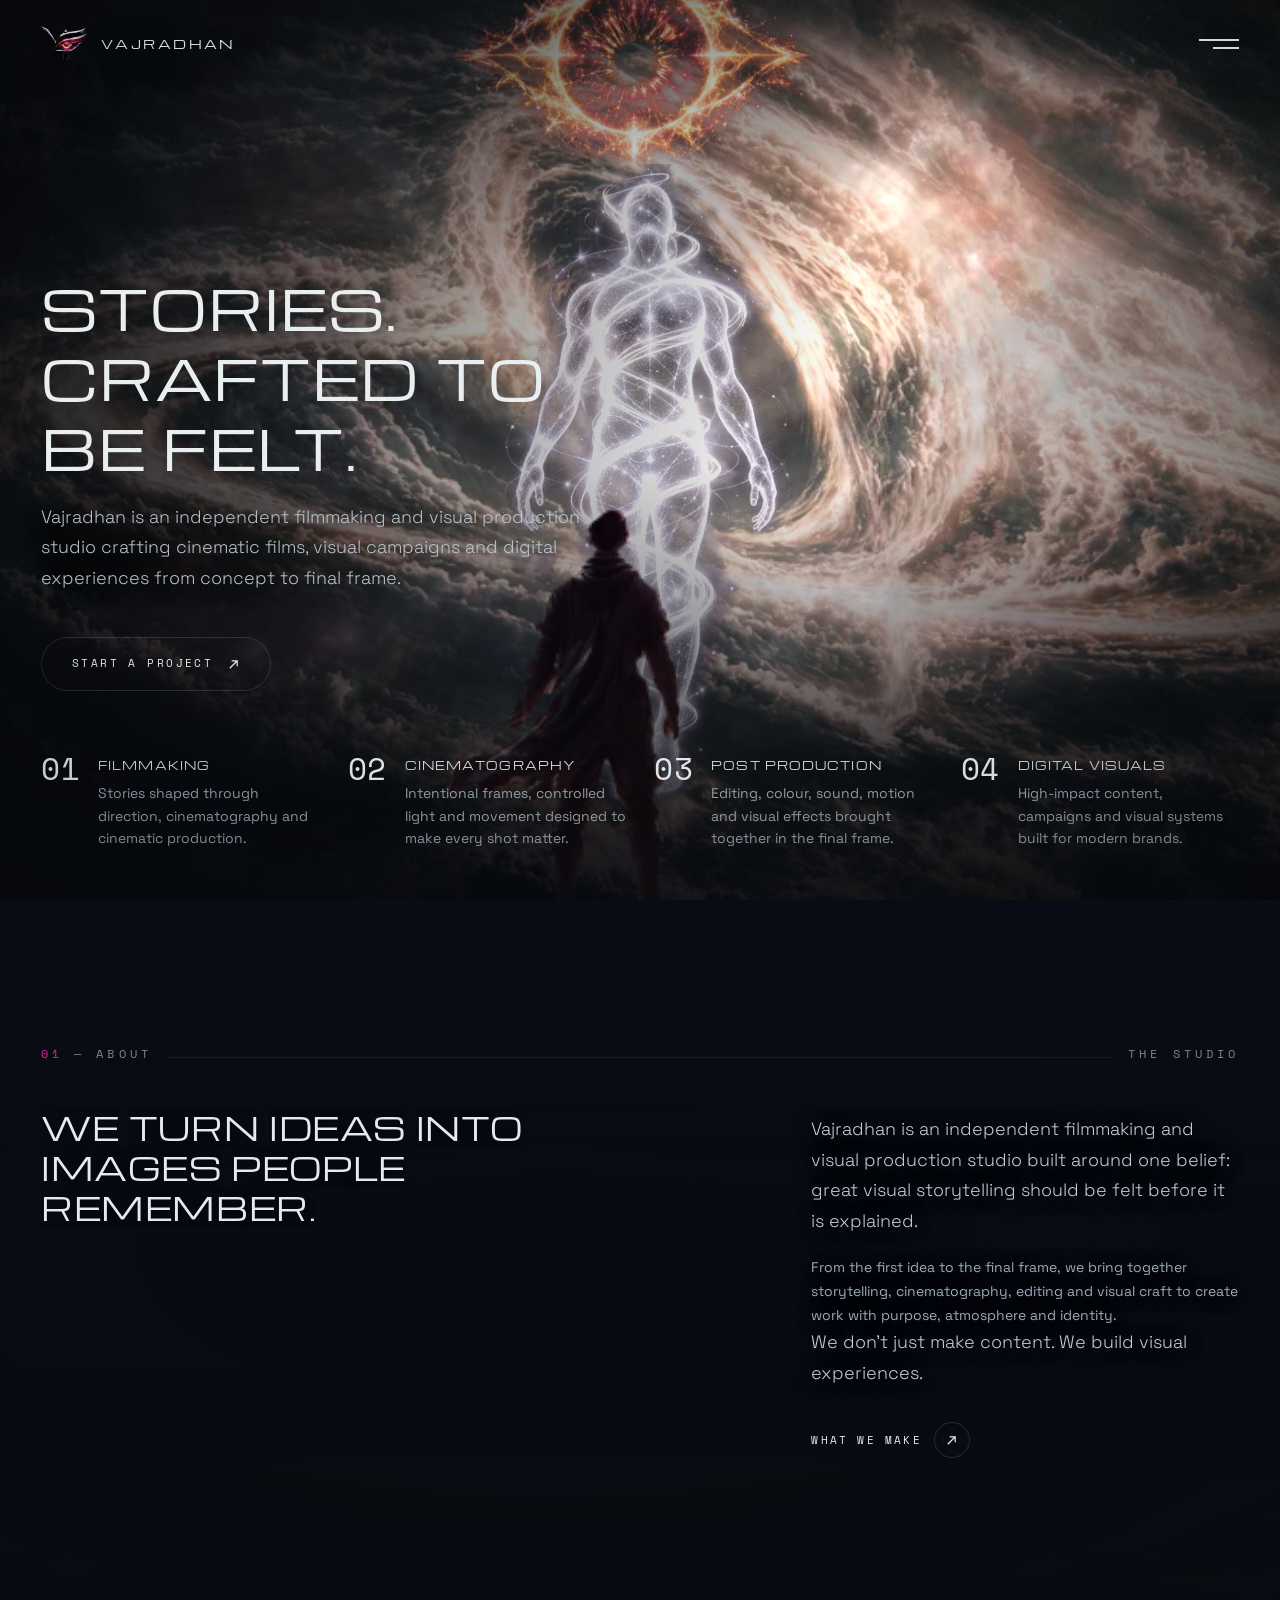
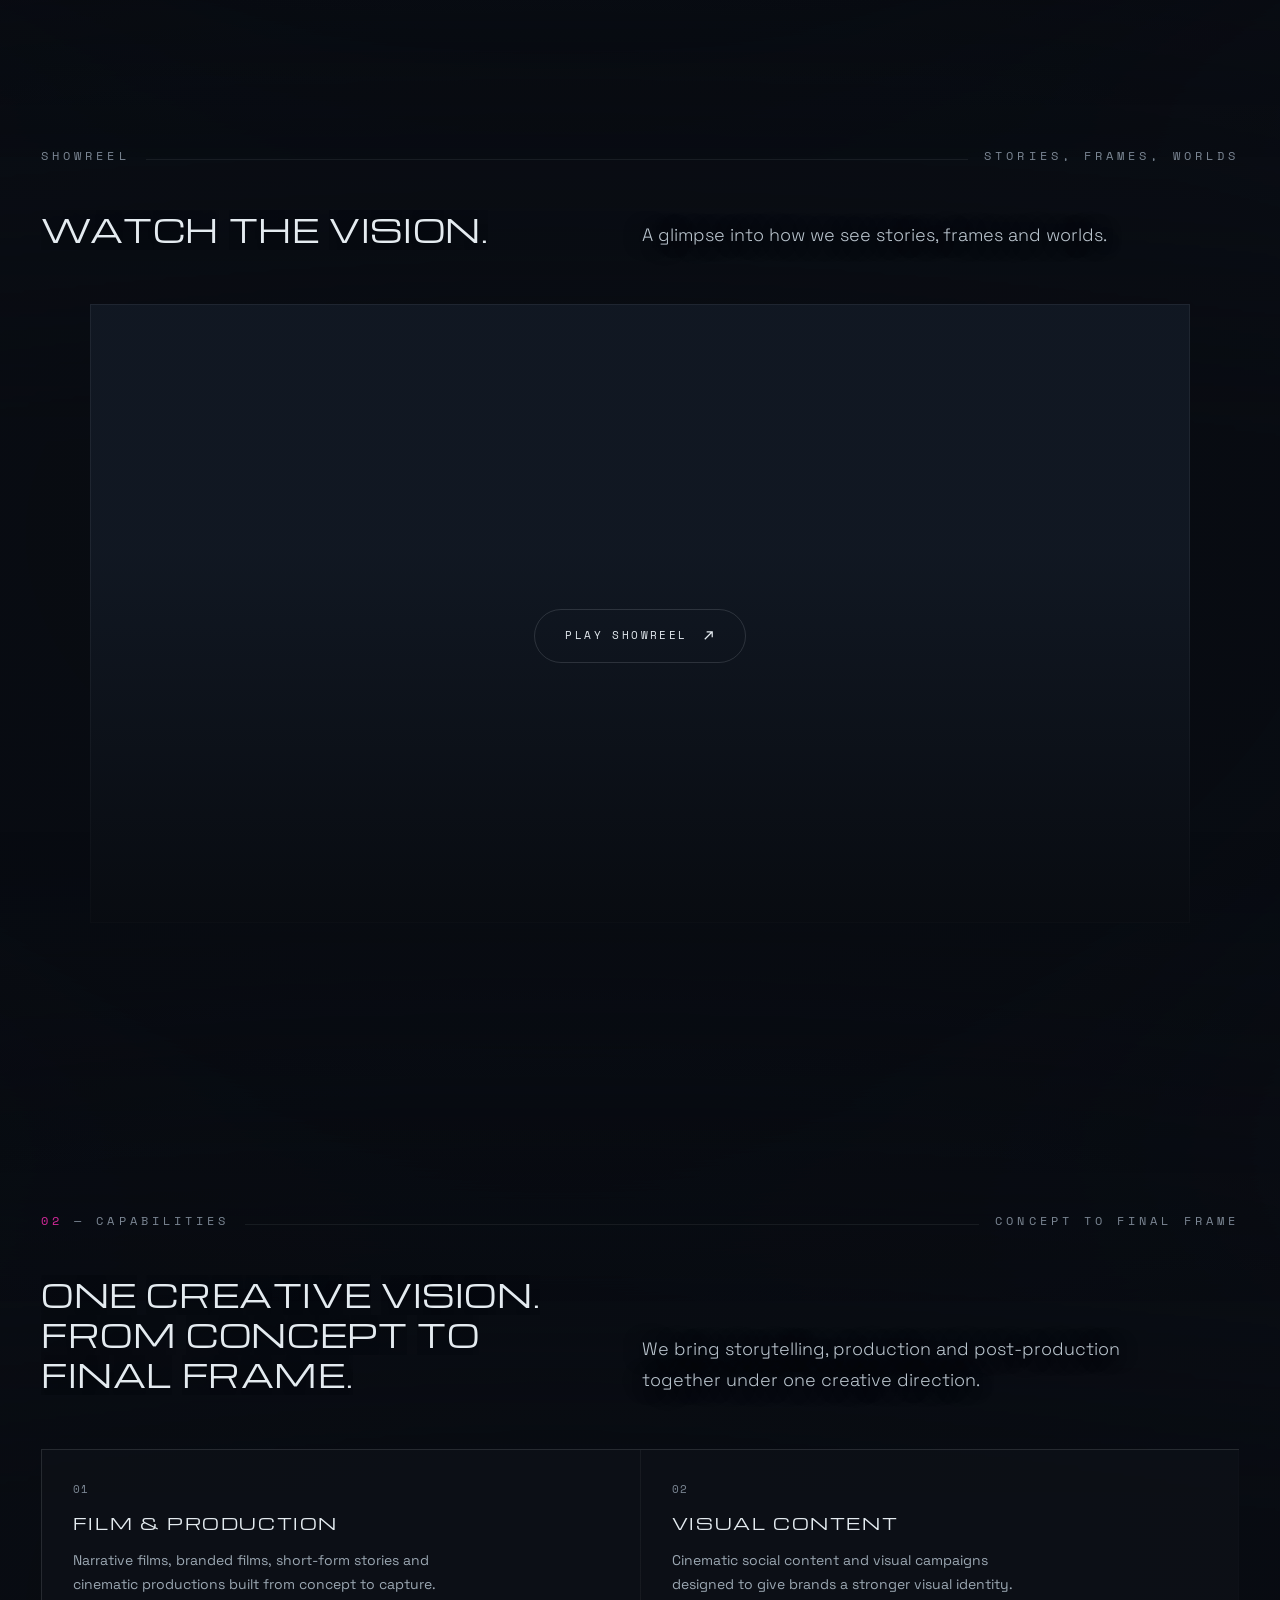
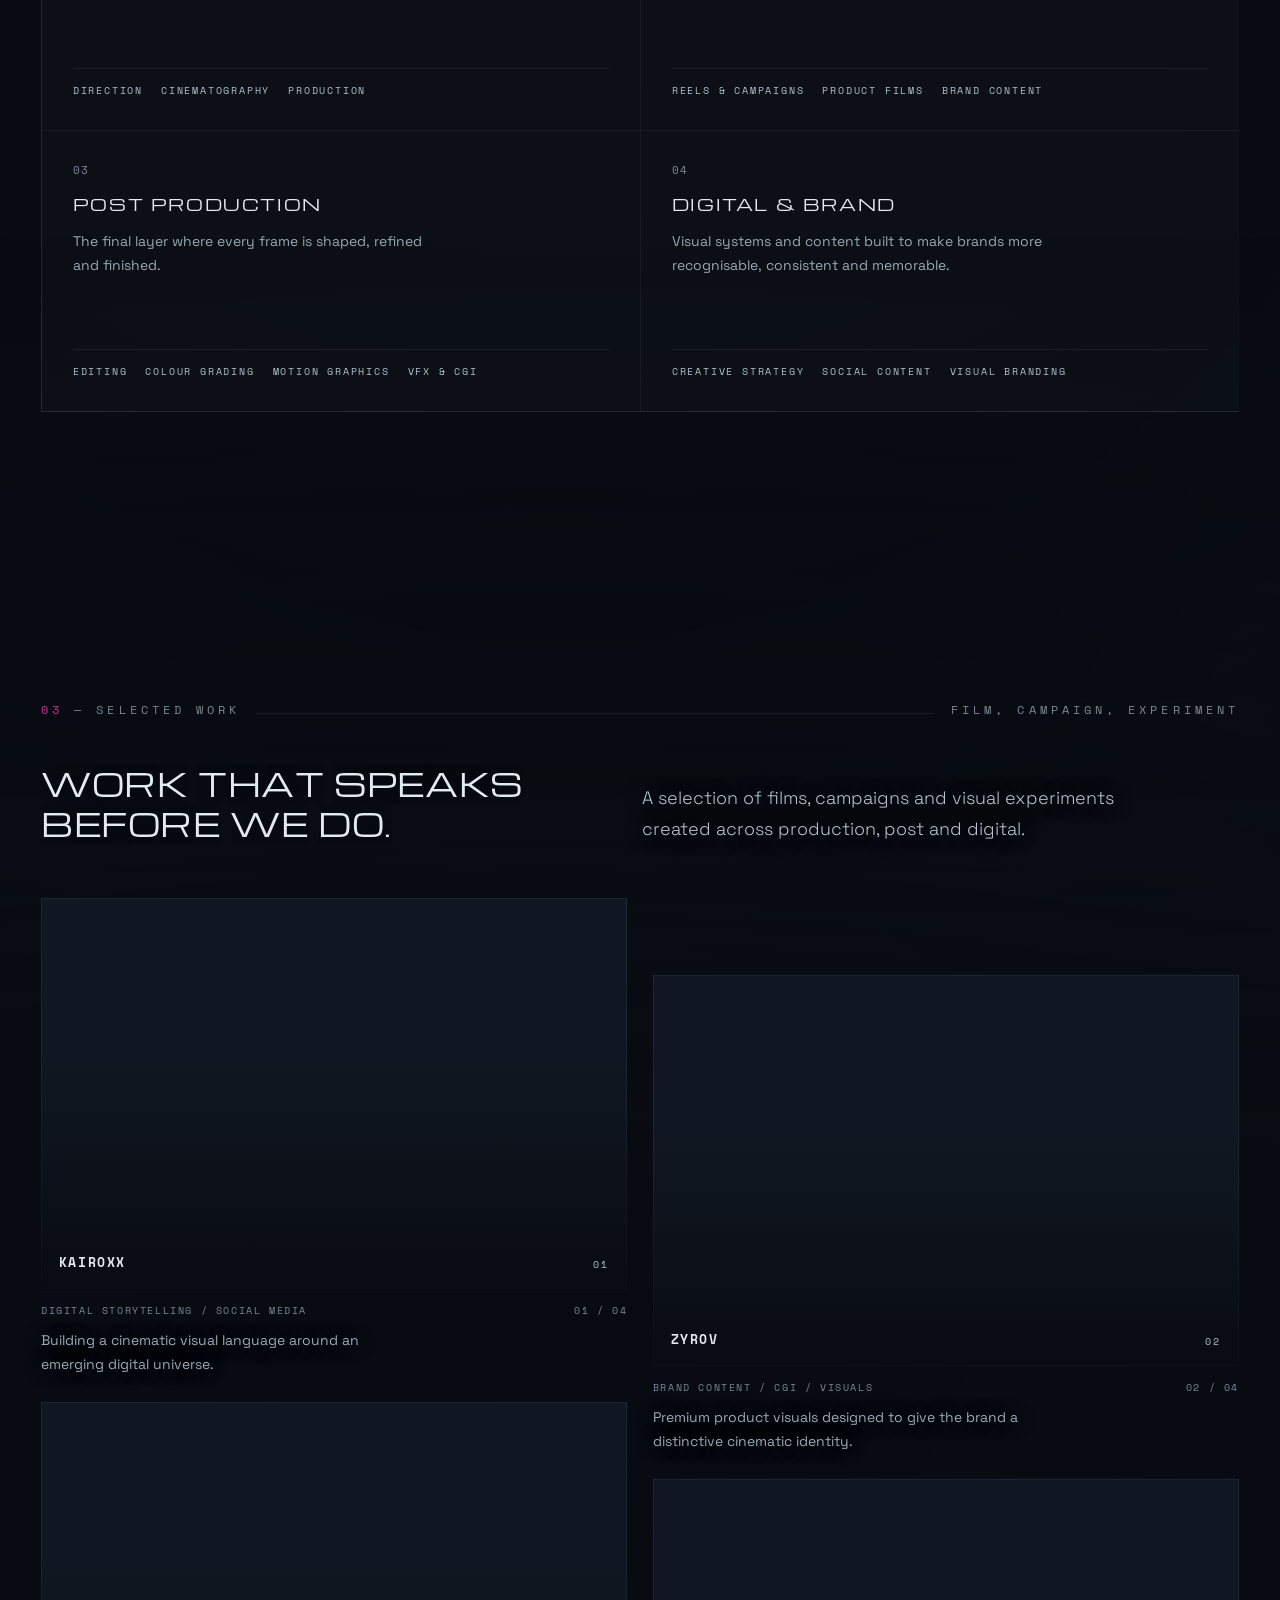
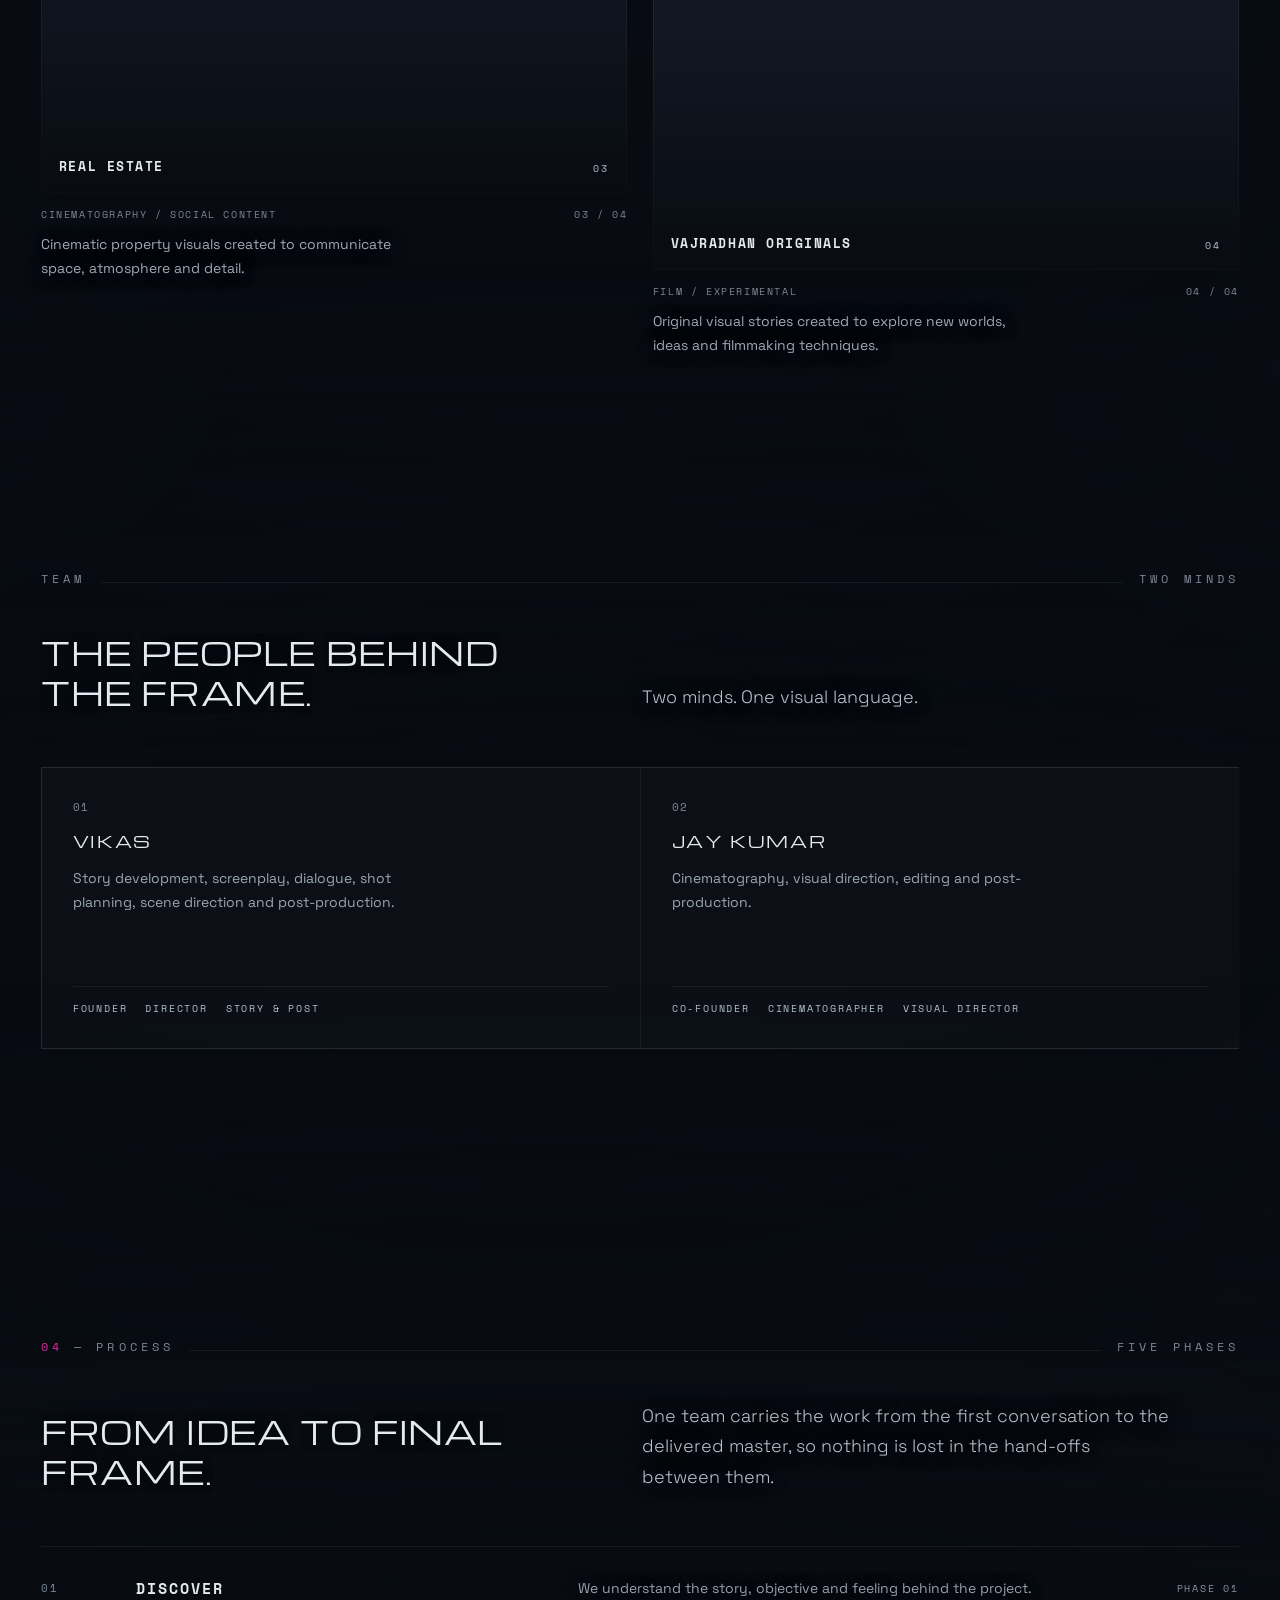
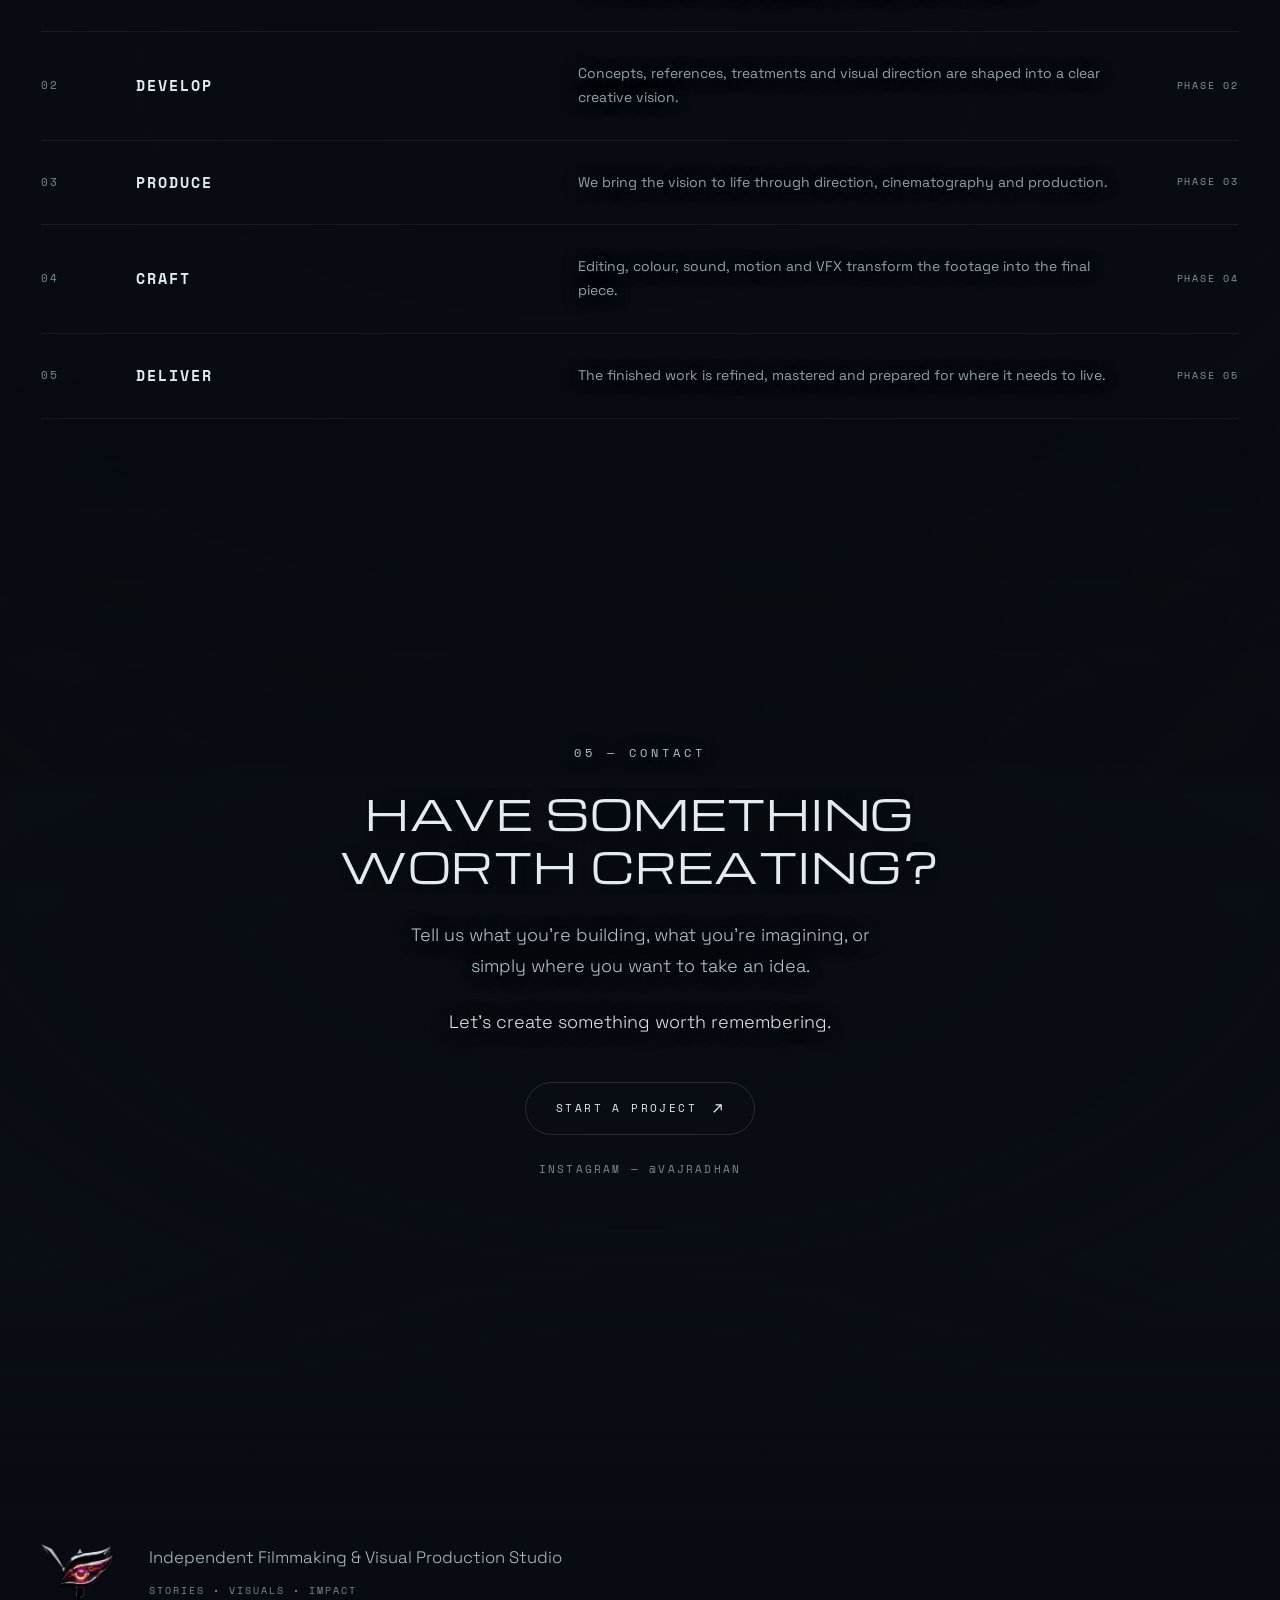
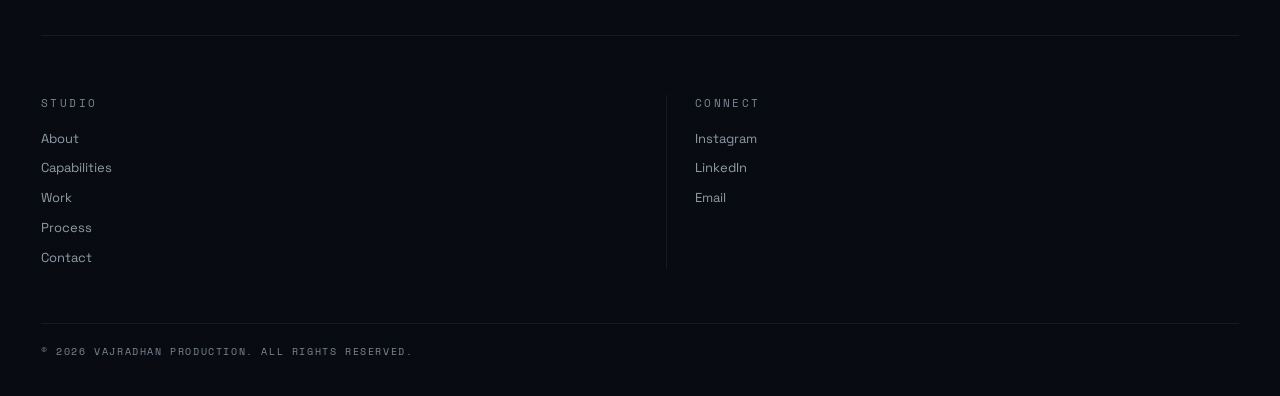
==== commit 7b417c69: "Created the packages page" ====
--- a/index.html
+++ b/index.html
@@ -6,242 +6,14 @@
 <title>Vajradhan</title>
 <meta name="description" content="Vajradhan is an independent filmmaking and visual production studio crafting cinematic films, visual campaigns and digital experiences from concept to final frame.">
 <meta name="theme-color" content="#0a0e15">
-<!-- TODO: og:image / og:url need absolute URLs — add them once the site has its final address -->
+<!-- TODO: og:image / og:url want absolute URLs — add them, as the bare host, once the
+     site has its final address. The canonical below is relative, which resolves to the
+     same extensionless form at any depth and under a project subpath. -->
+<link rel="canonical" href="./">
 <link rel="icon" type="image/png" href="favicon.png">
 <link rel="stylesheet" href="assets/fonts.css">
+<link rel="stylesheet" href="assets/site.css">
 <style>
-/* ============================================================= tokens
-   Measured, not invented: the night comes off the vortex plate (mean
-   89·82·79, top band 56·57·56, corners 45·44·44), the accent and ember off
-   the logo's crystal eye. The page black and the type greys are the
-   studio's own, and are not read off the photograph.                     */
-:root{
-  --ink:#0a0e15;          /* page black, a shade under the plate's top     */
-  --ink-2:#111823;
-  --night:#413e3f;        /* the cloud at the top of the frame             */
-  --bone:#e4ebf0;         /* moonlight white — all primary type            */
-  --bone-dim:#b2c0cc;     /* the moon's own grey-blue                      */
-  --muted:#7c8794;
-  --line:rgba(228,235,240,.14);
-  --line-soft:rgba(228,235,240,.07);
-  --accent:#d4299b;       /* the eye's magenta                             */
-  --ember:#ff8a3d;        /* the iris                                      */
-  /* Three faces, each with one job. Michroma has a single weight and very
-     wide letterforms, so display hierarchy comes from size, tracking and
-     colour -- never from a heavier cut, which the browser would have to fake. */
-  --font-display:'Michroma','Space Grotesk',system-ui,sans-serif;
-  --font-body:'Space Grotesk',system-ui,-apple-system,'Segoe UI','Helvetica Neue',sans-serif;
-  --font-mono:'Space Mono',ui-monospace,SFMono-Regular,Menlo,monospace;
-  --pad:clamp(20px, 3.2vw, 64px);
-  --nav-h:88px;
-  /* Durations are not tokens, but they are a scale, and everything on the
-     page sits on it: .35s for colour and small state, .5s for anything the
-     pointer moves, .7s for a panel or a sweep. Entrances run .9s opacity and
-     1.05s transform; the foreground cut-outs, being ambient, run slower. */
-  --ease:cubic-bezier(.22,.61,.36,1);
-  --ease-out:cubic-bezier(.16,1,.3,1);
-  --ease-io:cubic-bezier(.65,0,.35,1);
-}
-*,*::before,*::after{box-sizing:border-box}
-html{ -webkit-text-size-adjust:100%; scroll-behavior:auto; background:var(--ink);
-  overscroll-behavior-y:none; /* no rubber-band: the fixed canvas and the page would part */ }
-body{
-  margin:0; background:var(--ink); color:var(--bone);
-  font-family:var(--font-body);
-  font-weight:400; font-size:16px; line-height:1.6;
-  -webkit-font-smoothing:antialiased; -moz-osx-font-smoothing:grayscale;
-}
-body.is-locked{ overflow:hidden; height:100vh; }
-::selection{ background:var(--accent); color:#fff; }
-img{max-width:100%;display:block}
-a{color:inherit;text-decoration:none}
-button{font:inherit;color:inherit;background:none;border:0;cursor:pointer;padding:0}
-button.cta{ border:1px solid var(--line); padding:17px 30px; }
-:focus-visible{ outline:1px solid var(--accent); outline-offset:4px; }
-/* keyboard gets what the pointer gets */
-.menu a.mlink:focus-visible{ color:#fff; }
-.menu a.mlink:focus-visible > *{ transform:translate3d(10px,0,0); }
-.chip:focus-visible .num{ color:var(--ember); transform:translate3d(0,-2px,0); }
-.chip:focus-visible b{ color:#fff; }
-.arrowlink:focus-visible .ar{ background:var(--bone); border-color:var(--bone); }
-.arrowlink:focus-visible .ar svg path{ stroke:var(--ink); }
-.cta:focus-visible{ color:var(--ink); border-color:var(--bone); }
-.cta:focus-visible i{ transform:none; }
-.cta:focus-visible svg path{ stroke:var(--ink); }
-.foot li a:focus-visible{ color:var(--bone); }
-.rail button:focus-visible i{ transform:none; background:var(--bone-dim); }
-.brand:focus-visible img{ transform:scale(1.05); }
-
-/* ============================================================= layers */
-#gl{
-  position:fixed; inset:0; width:100%; height:100%;
-  display:block; z-index:0; background:var(--night);
-}
-/* Grain lives in the post shader (uGrain); a full-screen overlay-blended layer
-   on top of it cost a whole-screen blend every frame for no visible gain. */
-#vignette{
-  position:fixed; inset:0; z-index:55; pointer-events:none;
-  background:radial-gradient(125% 95% at 50% 42%, transparent 44%, rgba(4,6,10,.5) 100%);
-}
-.page{ position:relative; z-index:10; }
-
-/* Horizontal overflow is stopped where it starts, not papered over at the
-   root. Every block that holds something built to hang past the frame — the
-   cut-out planes — clips its own x axis. `clip` (unlike
-   `hidden`) makes no scroll container, so vertical bleed and sticky
-   behaviour survive and nothing has to measure the viewport by hand. */
-.hero, .sec, .foot{ overflow-x:clip; overflow-y:visible; }
-/* The last stage's cut-outs hang below the footer by design; at the end of the
-   page that overhang is scrollable nothing, so the parked stage clips it. The
-   footer itself must not clip, or its blend gradient (which reaches 38% above
-   the footer) would be cut into a hard edge. While a stage is live it is
-   re-parented out to #fg-sky, where this selector no longer reaches it. */
-.foot > .fg{ overflow:clip; }
-
-/* ============================================================= type */
-/* Space Mono carries every small mark: eyebrows, numbers, buttons, metadata.
-   Always uppercase, always tracked, never a paragraph. */
-.eyebrow{
-  font-family:var(--font-mono);
-  font-size:12px; font-weight:400; letter-spacing:.34em; text-transform:uppercase;
-  color:var(--bone-dim); text-shadow:0 1px 16px rgba(4,6,10,.9);
-}
-h1,h2,h3{ font-weight:400; margin:0; letter-spacing:-.008em; }
-/* Michroma sets every display line: uppercase, tracked open rather than
-   tightened, and at one weight. The old negative tracking belonged to a
-   narrower face and would collide these letterforms. */
-.display{
-  font-family:var(--font-display);
-  text-transform:uppercase; line-height:1.26; letter-spacing:.02em;
-  font-weight:400; text-shadow:0 2px 34px rgba(4,6,10,.6);
-}
-.h-sec{ font-size:clamp(22px,2.4vw,34px); }
-.body-lg{ font-size:clamp(16px,1.4vw,19px); line-height:1.7; color:#bcc7d0; font-weight:300; text-shadow:0 1px 20px rgba(4,6,10,.88); }
-.body{ font-size:14px; line-height:1.7; color:#9eaab5; font-weight:400; text-shadow:0 1px 18px rgba(4,6,10,.85); }
-
-/* ============================================================= reveal */
-[data-rv]{ opacity:0; }
-[data-rv="up"]{ transform:translate3d(0,26px,0); }
-[data-rv].rv-in{ opacity:1; transform:none;
-  transition:opacity .9s var(--ease-out), transform 1.05s var(--ease-out); }
-.word-mask{ display:inline-block; overflow:hidden; vertical-align:top; padding-bottom:.04em; }
-.word{
-  display:inline-block; opacity:0; transform:translate3d(0,112%,0);
-  transition:transform .9s var(--ease-out), opacity .5s var(--ease-out);
-  transition-delay:var(--word-delay,0ms);
-}
-.word-reveal.rv-in .word{ opacity:1; transform:none; }
-/* hint only while a heading waits to reveal, so dozens of layers are not kept alive afterwards */
-.word-reveal:not(.rv-in) .word{ will-change:transform,opacity; }
-
-/* ============================================================= preloader */
-#pre{
-  position:fixed; inset:0; z-index:100; background:var(--ink);
-  display:flex; align-items:center; justify-content:center;
-  transition:opacity .7s var(--ease), visibility .7s;
-}
-#pre.done{ opacity:0; visibility:hidden; pointer-events:none; }
-.pre-in{ width:min(420px,74%); text-align:center; }
-.pre-mark{ margin:0 auto 22px; width:72px; height:auto; }
-.pre-word{ font-family:var(--font-display); font-weight:400; font-size:13px; letter-spacing:.26em;
-  color:var(--bone); margin:0 0 22px .26em; }
-.pre-bar{ position:relative; height:1px; background:rgba(228,235,240,.14); overflow:hidden; }
-.pre-bar i{ position:absolute; inset:0 100% 0 0; background:var(--bone); transition:right .35s linear; }
-.pre-meta{ display:flex; justify-content:space-between; margin-top:12px; font-family:var(--font-mono);
-  font-size:11px; letter-spacing:.2em; text-transform:uppercase; color:var(--muted); }
-.pre-meta b{ font-weight:500; color:var(--bone-dim); font-variant-numeric:tabular-nums; }
-
-/* ============================================================= nav
-   The bar is right:0 against the viewport. Nothing on the page is allowed to
-   widen the document (see overflow-x:clip above), so the initial containing
-   block is the screen and no measured width has to be written back into CSS. */
-.nav{
-  position:fixed; top:0; left:0; right:0; height:var(--nav-h); z-index:50;
-  display:flex; align-items:center; justify-content:space-between; gap:24px; padding:0 var(--pad);
-  transition:transform .5s var(--ease), opacity .7s var(--ease-out);
-}
-/* The bar waits for the curtain rather than sitting over it, and the mark and
-   the burger follow it in. No script owns this: if the page never unlocks,
-   the nav is visible, which is the state that matters. */
-body.is-locked .nav{ opacity:0; }
-body.is-locked .brand, body.is-locked .nav-burger{ transform:translate3d(0,-6px,0); }
-.nav::before{
-  content:''; position:absolute; inset:0; z-index:-1; pointer-events:none;
-  /* solid rather than backdrop-blurred: the canvas under the bar redraws every
-     frame, so a backdrop blur would be re-run every frame too */
-  background:linear-gradient(rgba(10,14,21,.9), rgba(10,14,21,.8));
-  opacity:0; transition:opacity .5s linear;
-}
-.nav.stuck::before{ opacity:1; }
-.nav::after{
-  content:''; position:absolute; left:var(--pad); right:var(--pad); bottom:0; height:1px;
-  background:var(--line-soft); opacity:0; transition:opacity .5s var(--ease);
-}
-.nav.stuck::after{ opacity:1; }
-.nav.hide{ transform:translate3d(0,-101%,0); }
-.brand{ display:flex; align-items:center; gap:14px; flex:0 0 auto;
-  transition:transform .7s var(--ease-out); }
-.brand img{ width:clamp(40px,3.6vw,64px); height:auto;
-  transition:transform .5s var(--ease-out); }
-.brand:hover img{ transform:scale(1.05); }
-.brand:hover b{ color:#fff; }
-.brand b{ font-family:var(--font-display); font-size:clamp(12px,.95vw,16px); font-weight:400; letter-spacing:.2em;
-  transition:color .35s var(--ease); }
-.nav-burger{ width:40px; height:24px; position:relative; flex:0 0 auto; z-index:3;
-  /* the same lift as the mark, on the short scale, so a press is instant */
-  transition:transform .35s var(--ease-out); transition-delay:.06s; }
-.nav-burger i{ position:absolute; right:0; height:1.5px; background:var(--bone);
-  transition:width .5s var(--ease-out), transform .5s var(--ease-out), top .5s var(--ease-out); }
-.nav-burger i:nth-child(1){ top:7px; width:40px; }
-.nav-burger i:nth-child(2){ top:15px; width:26px; }
-.nav-burger:hover i:nth-child(2){ width:40px; }
-.nav-burger:active{ transform:scale(.94); }
-.nav-burger:focus-visible i{ background:#fff; }
-.nav-burger[aria-expanded="true"] i:nth-child(1){ top:11px; width:30px; transform:rotate(45deg); }
-.nav-burger[aria-expanded="true"] i:nth-child(2){ top:11px; width:30px; transform:rotate(-45deg); }
-
-/* the menu sheet — the design keeps the bar to a logo and a burger at every
-   width, so the links live here on desktop too */
-.menu{
-  position:fixed; top:0; right:0; bottom:0; width:min(88%,460px); z-index:49;
-  padding:calc(var(--nav-h) + 30px) var(--pad) 36px;
-  display:flex; flex-direction:column; gap:0;
-  background:rgba(8,11,17,.97); border-left:1px solid var(--line-soft);
-  transform:translate3d(100%,0,0); visibility:hidden;
-  transition:transform .7s var(--ease-out), visibility 0s linear .7s;
-}
-.menu.open{ transform:none; visibility:visible; transition-delay:0s; }
-/* the links follow the sheet in, one after another */
-.menu.open a.mlink{ opacity:1; transform:none; }
-.menu.open a.mlink:nth-child(1){ transition-delay:0s, .18s, .18s; }
-.menu.open a.mlink:nth-child(2){ transition-delay:0s, .24s, .24s; }
-.menu.open a.mlink:nth-child(3){ transition-delay:0s, .30s, .30s; }
-.menu.open a.mlink:nth-child(4){ transition-delay:0s, .36s, .36s; }
-.menu.open a.mlink:nth-child(5){ transition-delay:0s, .42s, .42s; }
-.menu.open .menu-foot{ opacity:1; transition-delay:.48s; }
-.menu a.mlink{
-  display:flex; align-items:baseline; gap:18px; padding:18px 0; border-bottom:1px solid var(--line-soft);
-  font-size:clamp(20px,1.8vw,26px); font-weight:300; letter-spacing:0; color:var(--bone);
-  opacity:0; transform:translate3d(20px,0,0);
-  transition:color .35s var(--ease), opacity .5s var(--ease-out), transform .5s var(--ease-out);
-}
-.menu a.mlink > *{ transition:transform .5s var(--ease-out), color .35s; }
-.menu a.mlink b{ font-weight:inherit; }
-.menu a.mlink span{ font-family:var(--font-mono); font-size:11px; letter-spacing:.2em; color:var(--muted); }
-.menu a.mlink:hover{ color:#fff; }
-.menu a.mlink:hover > *{ transform:translate3d(10px,0,0); }
-.menu a.mlink:hover span{ color:var(--accent); }
-.menu-foot{ margin-top:auto; opacity:0; transition:opacity .5s var(--ease-out); }
-.menu-foot .cta{ margin-top:0; }
-.menu-foot a{ color:var(--bone-dim); }
-.scrim{ position:fixed; inset:0; z-index:48; background:rgba(4,6,10,.5); opacity:0; visibility:hidden;
-  transition:opacity .5s, visibility 0s linear .5s; }
-.scrim.open{ opacity:1; visibility:visible; transition-delay:0s; }
-html.nav-open, html.nav-open body{ overflow:hidden; }
-/* A transform on the bar would make it the containing block for the fixed
-   sheet it sits beside; the hide transform is dropped while the menu is open. */
-html.nav-open .nav{ transform:none; transition:none; }
-
 /* ============================================================= hero
    Composed to the mock-up: the wordmark top left, the burger top right, the
    headline and its standfirst sitting on the lower ridges, and the four
@@ -262,12 +34,7 @@
   .hero::before{ background:linear-gradient(rgba(8,10,14,.58), rgba(8,10,14,.70) 46%, rgba(8,10,14,.80)); }
 }
 .hero > *{ position:relative; z-index:2; }
-.hero-copy{ max-width:min(900px,48%); padding-top:calc(var(--nav-h) + 20px); }
-.hero h1{ font-size:clamp(26px,4.2vw,60px); line-height:1.26; margin-bottom:clamp(14px,2vh,26px); color:#e9eef1; }
 .hero-keys{ display:block; margin:clamp(14px,2vh,24px) 0 0; }
-.hero-cta{ margin-top:clamp(18px,2.6vh,32px); }
-.hero-sub{ font-size:clamp(16px,1.4vw,19px); line-height:1.7; font-weight:300; color:#b9c3cb; max-width:52ch; margin:0;
-  text-shadow:0 1px 26px rgba(4,6,10,.95); }
 .chapters{
   display:grid; grid-template-columns:repeat(4,minmax(0,1fr)); gap:clamp(14px,2.2vw,44px);
   margin-top:clamp(36px,7vh,86px); padding-bottom:clamp(26px,5.6vh,70px);
@@ -307,28 +74,7 @@
   .arrowlink.is-press .ar svg path{ stroke:var(--ink); }
 }
 
-/* ============================================================= sections */
-.sec{ position:relative; padding:clamp(96px,16vh,200px) var(--pad); }
-.sec::before{
-  content:''; position:absolute; inset:-22% -4%; z-index:-1; pointer-events:none;
-  /* the new plate is brighter and busier than the old one, and the right-hand
-     column of a two-column section sits well outside a scrim centred at 30%;
-     this one is wider and pulled towards the middle so both columns are read
-     against the same depth of black */
-  background:radial-gradient(132% 74% at 44% 50%, rgba(8,11,17,.88), rgba(8,11,17,.70) 46%, rgba(8,11,17,.26) 78%, rgba(8,11,17,0));
-  -webkit-mask-image:linear-gradient(transparent, #000 44%);
-          mask-image:linear-gradient(transparent, #000 44%);
-}
 #contact::before{ background:radial-gradient(82% 58% at 50% 34%, rgba(8,11,17,.62), rgba(8,11,17,.34) 56%, rgba(8,11,17,0) 82%); }
-.foot::before{
-  content:''; position:absolute; inset:-38% 0 0; z-index:-1; pointer-events:none;
-  background:linear-gradient(rgba(8,11,17,0), rgba(8,11,17,.62) 28%, rgba(8,11,17,.95) 56%, rgba(8,11,17,.98));
-}
-.sec-head{ display:flex; align-items:baseline; gap:16px; margin-bottom:clamp(30px,5vh,66px); }
-.sec-head .k{ font-family:var(--font-mono); font-size:12px; font-weight:400; letter-spacing:.34em; text-transform:uppercase; color:var(--muted); }
-.sec-head .k b{ color:var(--accent); font-weight:500; }
-.rule{ flex:1 1 auto; height:1px; background:var(--line-soft); }
-
 /* — about: title across two columns, the reading held right */
 .story{ display:grid; grid-template-columns:minmax(120px,.38fr) minmax(0,1.08fr) minmax(280px,.9fr);
   gap:clamp(20px,3vw,56px); align-items:start; }
@@ -346,30 +92,6 @@
 .arrowlink:hover .ar svg{ transform:translate3d(2px,-2px,0); }
 .arrowlink:hover .ar svg path{ stroke:var(--ink); }
 
-/* — capabilities: four plates, two by two */
-.split-head{ display:grid; grid-template-columns:minmax(0,.9fr) minmax(0,1fr); gap:clamp(28px,5vw,90px); align-items:end; margin-bottom:clamp(34px,6vh,72px); }
-.split-head h2{ max-width:19ch; }
-.split-head p{ margin:0; max-width:48ch; }
-.plates{ display:grid; grid-template-columns:repeat(2,minmax(0,1fr)); gap:1px; background:var(--line-soft); border:1px solid var(--line-soft); }
-.plate{ position:relative; display:flex; flex-direction:column; gap:14px; min-height:280px; padding:clamp(22px,2.4vw,36px);
-  background:rgba(10,14,21,.84); overflow:hidden; contain:paint; }
-.plate > :not(.bar){ transition:transform .5s var(--ease-out), color .35s var(--ease); }
-.plate::before{ content:''; position:absolute; inset:0; pointer-events:none; opacity:0;
-  background:linear-gradient(145deg, rgba(212,41,155,.14), transparent 58%); transition:opacity .5s var(--ease); }
-.plate:hover::before{ opacity:1; }
-.plate:hover > :not(.bar){ transform:translate3d(8px,0,0); }
-.plate .k{ font-family:var(--font-mono); font-size:11px; letter-spacing:.16em; color:var(--muted); }
-.plate:hover .k{ color:var(--accent); }
-.plate h3{ font-family:var(--font-display); font-size:clamp(14px,1.25vw,19px); font-weight:400;
-  letter-spacing:.1em; text-transform:uppercase; line-height:1.4; }
-.plate p{ margin:0; max-width:42ch; font-size:14px; line-height:1.7; color:#9ba7b2; }
-.plate ul{ list-style:none; margin:auto 0 0; padding:14px 0 0; display:flex; flex-wrap:wrap; gap:8px 18px;
-  border-top:1px solid var(--line-soft); font-family:var(--font-mono); font-size:10px; letter-spacing:.18em;
-  text-transform:uppercase; color:var(--bone-dim); }
-.plate .bar{ position:absolute; left:0; bottom:0; height:1px; width:100%; background:var(--accent);
-  transform:scaleX(0); transform-origin:left; transition:transform .7s var(--ease-out); }
-.plate:hover .bar{ transform:scaleX(1); }
-
 /* — selected work: four plates, staggered. The frames hold their box before
    any still arrives, so the grid never reflows when the client's images land. */
 .cards{ display:grid; grid-template-columns:repeat(2,minmax(0,1fr)); gap:clamp(14px,2vw,34px) clamp(14px,2vw,34px); align-items:start; }
@@ -406,7 +128,6 @@
 }
 .reel-fr::after{ content:''; position:absolute; inset:0; pointer-events:none;
   background:linear-gradient(180deg, rgba(6,8,12,.04) 40%, rgba(6,8,12,.78)); }
-.reel-cta{ position:relative; z-index:2; margin-top:0; }
 .reel-fr:hover{ outline-color:rgba(228,235,240,.3); }
 
 /* — process: a ruled list */
@@ -438,17 +159,6 @@
 .fin .eyebrow{ margin-bottom:26px; }
 .fin h2{ font-size:clamp(24px,3.2vw,44px); line-height:1.26; letter-spacing:.02em; text-transform:uppercase; max-width:18ch; }
 .fin p{ max-width:46ch; margin:26px auto 0; }
-.cta{
-  position:relative; display:inline-flex; align-items:center; gap:14px; margin-top:44px;
-  padding:17px 30px; border:1px solid var(--line); border-radius:100px; overflow:hidden; isolation:isolate;
-  font-family:var(--font-mono); font-size:11px; font-weight:400; letter-spacing:.22em; text-transform:uppercase;
-  transition:color .5s var(--ease), border-color .5s var(--ease);
-}
-.cta i{ position:absolute; inset:0; background:var(--bone); transform:translate3d(0,101%,0);
-  transition:transform .7s var(--ease-out); z-index:-1; }
-.cta:hover{ color:var(--ink); border-color:var(--bone); }
-.cta:hover i{ transform:none; }
-.cta:hover svg path{ stroke:var(--ink); }
 .fin-claim{ margin-top:18px; color:var(--bone); }
 .fin-links{ list-style:none; margin:26px 0 0; padding:0; display:flex; flex-wrap:wrap;
   justify-content:center; gap:10px 26px; font-family:var(--font-mono);
@@ -456,215 +166,24 @@
 .fin-links a{ color:var(--bone-dim); transition:color .35s var(--ease); }
 .fin-links a:hover, .fin-links a:focus-visible{ color:var(--bone); }
 
-/* — footer · manifesto */
-.foot{ position:relative; padding:clamp(56px,9vh,110px) var(--pad) clamp(26px,4vh,40px); }
-.foot-grid{ position:relative; display:grid; grid-template-columns:repeat(2,minmax(0,1fr)); gap:clamp(22px,4vw,60px); }
-.foot-brand{ grid-column:1 / -1; display:grid; grid-template-columns:84px minmax(0,1fr); gap:24px; align-items:center;
-  padding-bottom:34px; margin-bottom:8px; border-bottom:1px solid var(--line-soft); }
-.foot-brand img{ width:72px; height:auto; transition:transform .7s var(--ease-out); }
-.foot-brand:hover img{ transform:scale(1.04); }
-.foot-lines{ min-width:0; }
-.foot-brand p{ margin:0; max-width:52ch; font-size:clamp(15px,1.3vw,20px); line-height:1.5; font-weight:300; color:var(--bone-dim); }
-/* specific enough to beat .foot-brand p, which sets the big line's size */
-.foot-brand .foot-keys{ margin-top:12px; font-family:var(--font-mono); font-size:10px; letter-spacing:.2em;
-  text-transform:uppercase; color:var(--muted); }
-.foot-grid > div:nth-child(n+3){ padding-left:clamp(18px,2.2vw,34px); border-left:1px solid var(--line-soft); }
-.foot h4{ margin:0 0 16px; font-family:var(--font-mono); font-size:11px; font-weight:400; letter-spacing:.22em; text-transform:uppercase; color:var(--muted); }
-.foot ul{ list-style:none; margin:0; padding:0; display:flex; flex-direction:column; gap:9px; }
-.foot li{ overflow:hidden; font-size:13px; color:#909ca7; }
-.foot li a{ display:inline-block; color:inherit;
-  transition:color .35s var(--ease), transform .5s var(--ease-out); }
-.foot li a:hover, .foot li a:focus-visible{ transform:translate3d(6px,0,0); }
-.foot li a:hover{ color:var(--bone); }
-.foot-base{ position:relative; display:flex; flex-wrap:wrap; gap:8px 20px; align-items:center;
-  margin-top:clamp(38px,6vh,74px); padding-top:20px; border-top:1px solid var(--line-soft);
-  font-family:var(--font-mono); font-size:10px; letter-spacing:.16em; text-transform:uppercase; color:var(--muted); }
-
-/* ============================================================= progress rail */
-.rail{ position:fixed; right:calc(var(--pad) - 6px); top:50%; transform:translateY(-50%); z-index:45;
-  display:flex; flex-direction:column; gap:12px; align-items:center;
-  opacity:0; visibility:hidden; transition:opacity .5s var(--ease), visibility 0s linear .5s; }
-.rail.show{ opacity:1; visibility:visible; transition-delay:0s; }
-.rail.show button{ opacity:1; transform:none; }
-.rail.show button:nth-child(2){ transition-delay:.05s; }
-.rail.show button:nth-child(3){ transition-delay:.10s; }
-.rail.show button:nth-child(4){ transition-delay:.15s; }
-.rail.show button:nth-child(5){ transition-delay:.20s; }
-.rail.show button:nth-child(6){ transition-delay:.25s; }
-.rail button{ width:24px; height:12px; display:grid; place-items:center;
-  opacity:0; transform:translate3d(8px,0,0);
-  transition:opacity .5s var(--ease-out), transform .5s var(--ease-out); }
-.rail i{ display:block; width:24px; height:1px; background:rgba(228,235,240,.26);
-  transform:scaleX(.5834); transition:transform .5s var(--ease-out), background-color .5s var(--ease-out); }
-.rail button.on i{ transform:none; background:var(--bone); }
-.rail button:hover i{ transform:none; background:var(--bone-dim); }
-
-/* ============================================================= cursor */
-.cur-dot{ position:fixed; z-index:80; top:0; left:0; width:26px; height:26px; margin:-13px 0 0 -13px;
-  border:1px solid rgba(228,235,240,.42); border-radius:50%; pointer-events:none;
-  /* position comes in through `translate` (set per frame by JS); the grow is a
-     `transform` scale, so neither ever touches layout */
-  transition:transform .35s var(--ease-out), background-color .35s, border-color .35s, opacity .3s; opacity:0; }
-.cur-dot.act{ transform:scale(2); background:rgba(228,235,240,.07); border-color:rgba(228,235,240,.36); }
-@media (hover:hover) and (pointer:fine){ .cur-dot{ opacity:1 } }
-
-/* ================================================= foreground layers (.fg)
-   The pieces are cut from the rock the cloaked man stands on, so they carry
-   the same light and the same lava as the scene behind them. They ride in
-   front of each section's copy, which is why they stay near-black.
-   Each section owns one .fg stage of cut-outs. While its chapter holds the
-   viewport the stage is lifted into #fg-sky — outside .page's stacking
-   context, so it can stand in front of the nav — as a fixed, bottom-anchored
-   near plane. Pieces rise in from the edge they are anchored to, 90 ms apart,
-   and the outgoing stage blurs away. Every piece also carries a depth, --d:
-   the frame loop writes the pointer and scroll drift into --px/--py on the
-   host and each piece moves by its own share, so the near plane has parallax
-   of its own over the scene behind it. */
-.fg{ position:absolute; inset:0; z-index:3; overflow:visible; pointer-events:none; }
-#fg-sky{ position:fixed; left:0; top:0; width:0; height:0; z-index:52; pointer-events:none; }
-.sec > *:not(.fg), .foot > *:not(.fg){ position:relative; z-index:2; }
-.fg-el{ position:absolute; display:block; opacity:0;
-  translate:calc(var(--px,0) * var(--d,1) * 1px) calc(var(--py,0) * var(--d,1) * 1px); }
-.fg-el > img{ width:100%; height:auto; }
-.fg-el--flip > img{ transform:scaleX(-1); }
-[data-fg-in="up"]   { transform:translate3d(0,13%,0); }
-[data-fg-in="left"] { transform:translate3d(-11%,6%,0); }
-[data-fg-in="right"]{ transform:translate3d(11%,6%,0); }
-@keyframes fg-sway{
-  from{ transform:rotate(-.45deg) translate3d(0,2px,0); }
-  to  { transform:rotate(.45deg)  translate3d(0,-6px,0); }
-}
-.fg-el--sway > img{ animation:fg-sway 21s var(--ease-io) infinite alternate; transform-origin:50% 100%; }
-/* stages that are not on screen hold still */
-.fg:not(.fg-active):not(.fg-retiring) .fg-el--sway > img{ animation-play-state:paused; }
-.fg.fg-active,.fg.fg-retiring{
-  position:fixed; left:0; right:0; top:auto; bottom:0; height:min(52svh,640px);
-  z-index:1; overflow:visible; pointer-events:none;
-}
-.fg.fg-active .fg-el{
-  opacity:1; transform:none;
-  transition:opacity 1.2s var(--ease-out), transform 1.5s var(--ease-out);
-  transition-delay:var(--fg-delay,0ms);
-}
-/* the live stage gets its own layers: --px/--py are rewritten every frame, and
-   without this each write would repaint the big cut-outs */
-.fg.fg-active .fg-el, .fg.fg-retiring .fg-el{ will-change:transform, translate, opacity; }
-.fg .fg-el:nth-child(2){ --fg-delay:90ms; }
-.fg .fg-el:nth-child(3){ --fg-delay:180ms; }
-.fg.fg-retiring .fg-el{
-  opacity:0; transform:translate3d(0,8vh,0) scale(.98); filter:blur(6px);
-  transition:opacity .7s var(--ease-out), transform .7s var(--ease-out), filter .7s var(--ease-out);
-}
-/* placement keys off [data-fg], because the live stage is re-parented */
-/* Every piece is drawn to the same size, and the width is set once rather
-   than per slot: three of the four are floating clusters of the same 3:2
-   art, so anything else reads as one section's rock being bigger than
-   another's. The ridge is the odd one -- 2:1, and ground rather than
-   debris -- so it is given a little more width to end up the same height,
-   and tucked further under the fold so only its crest shows. */
-:root{ --fg-w:clamp(186px,20vw,330px); --fg-ground:clamp(232px,25vw,412px); }
-
-[data-fg="about"] .fg-ridge        { left:-3%;  bottom:-26px; width:var(--fg-w); --d:.6; }
-[data-fg="about"] .fg-drift        { right:-3%; bottom:-30px; width:var(--fg-w); --d:1.4; }
-[data-fg="capabilities"] .fg-shards{ right:-3%; bottom:-26px; width:var(--fg-w); --d:1.1; }
-[data-fg="capabilities"] .fg-drift { left:-3%;  bottom:-30px; width:var(--fg-w); --d:1.5; }
-[data-fg="showreel"] .fg-shards    { left:-3%;  bottom:-26px; width:var(--fg-w); --d:1.2; }
-[data-fg="team"] .fg-drift         { right:-3%; bottom:-30px; width:var(--fg-w); --d:1.5; }
-[data-fg="work"] .fg-spire         { right:-4%; bottom:-44px; width:var(--fg-ground); --d:1.2; }
-[data-fg="work"] .fg-drift         { left:-3%;  bottom:-30px; width:var(--fg-w); --d:1.6; }
-[data-fg="process"] .fg-ridge      { right:-3%; bottom:-26px; width:var(--fg-w); --d:.6; }
-[data-fg="process"] .fg-shards     { left:-3%;  bottom:-26px; width:var(--fg-w); --d:1.2; }
-[data-fg="contact"] .fg-spire      { left:-4%;  bottom:-44px; width:var(--fg-ground); --d:1.1; }
-[data-fg="contact"] .fg-drift      { right:-3%; bottom:-30px; width:var(--fg-w); --d:1.6; }
-[data-fg="foot"] .fg-shards        { left:-3%;  bottom:-28px; width:var(--fg-w); --d:1; }
-[data-fg="foot"] .fg-drift         { right:-3%; bottom:-32px; width:var(--fg-w); --d:1.4; }
-
-/* ============================================================= fallback
-   If WebGL will not start, or is lost and not given back, the scene becomes
-   its five photographic layers stacked in plain CSS. They share one frame, so
-   one cover rule registers them exactly as the canvas would. */
-.fb-stack{ display:none; position:fixed; inset:0; z-index:0; overflow:hidden; background:var(--night); }
-.fb-stack img{ position:absolute; max-width:none; }
-/* the plate covers; the four elements sit at the anchors the WebGL scene
-   gives them, so the two versions of the hero read the same */
-.fb-stack .fb-plate { inset:0; width:100%; height:100%; object-fit:cover; object-position:50% 50%; }
-.fb-stack .fb-plate { filter:brightness(.70); }
-.fb-stack .fb-galaxy{ left:50%; top:46%; width:88vw; height:auto; translate:-50% -50%; transform:scaleX(-1);
-  mix-blend-mode:screen; opacity:.46; }
-.fb-stack .fb-ring  { left:50%; top:46%; width:88vw; height:auto; translate:-50% -50%;
-  mix-blend-mode:screen; opacity:.22; }
-.fb-stack .fb-iris  { left:50%; top:11.3%; width:21vw; height:auto; translate:-50% -50%; }
-.fb-stack .fb-figure{ left:50%; top:54.8%; height:64svh; width:auto; translate:-50% -50%; }
-.fb-stack .fb-rock  { left:50%; top:89.9%; width:68vw; height:auto; translate:-50% -50%; }
-/* the same backlight behind the head, so the fallback reads the same way */
-.fb-stack .fb-head{ position:absolute; left:50%; top:24.5%; width:26vw; aspect-ratio:1; translate:-50% -50%;
-  border-radius:50%; mix-blend-mode:screen; pointer-events:none;
-  background:radial-gradient(closest-side, rgba(226,236,250,.34), rgba(150,178,220,.10) 46%, transparent 72%); }
-@media (min-aspect-ratio: 19/20) and (max-height: 820px){
-  .fb-stack .fb-galaxy,
-  .fb-stack .fb-ring  { top:44%; width:80vw; }
-  .fb-stack .fb-iris  { top:13.2%; width:17vw; }
-  .fb-stack .fb-figure{ top:46.6%; height:54svh; }
-  .fb-stack .fb-head  { top:21.0%; width:22vw; }
-  .fb-stack .fb-rock  { top:75.9%; width:56vw; }
-}
-@media (max-aspect-ratio: 19/20){
-  .fb-stack .fb-galaxy{ top:34%; width:150vw; opacity:.6; }
-  .fb-stack .fb-ring  { display:none; }
-  .fb-stack .fb-iris  { top:9%;  width:44vw; opacity:.8; }
-  .fb-stack .fb-head  { display:none; }
-  .fb-stack .fb-figure{ top:34%; height:38svh; opacity:.38; }
-  .fb-stack .fb-rock  { display:none; }
-}
-.no-webgl #gl{ display:none; }
-.no-webgl .fb-stack{ display:block; }
-.no-webgl .sec::before{ opacity:.85; }
-
 /* ============================================================= responsive */
 @media (max-width:1080px){
-  .hero-copy{ max-width:min(640px,70%); }
   .story{ grid-template-columns:1fr; gap:26px; }
   .story h2, .story-copy{ grid-column:auto; }
   .story h2{ max-width:22ch; }
-  .split-head{ grid-template-columns:1fr; gap:18px; }
   .row{ grid-template-columns:44px minmax(0,1fr) 84px; }
   .row p{ display:none; }
   .chapters{ grid-template-columns:repeat(2,minmax(0,1fr)); gap:26px 20px; }
 }
 @media (max-width:820px){
-  :root{ --nav-h:72px; }
-  .hero-copy{ max-width:none; }
-  .rail{ display:none; }
   .chip .d{ display:block;  font-size:12px; }
   .cards{ grid-template-columns:1fr; }
   .card:nth-child(even){ transform:none; }
-  .plates{ grid-template-columns:1fr; }
-  .plate{ min-height:0; }
-  .foot-grid{ grid-template-columns:1fr; }
-  .foot-brand{ grid-column:auto; grid-template-columns:minmax(0,1fr); row-gap:16px; }
-  .foot-grid > div:nth-child(n+3){ padding-left:0; border-left:0; }
-  .foot-base{ flex-direction:column; align-items:flex-start; gap:8px; }
-  /* one or two anchors per section; what stays is smaller */
-  [data-fg="about"] .fg-ridge, [data-fg="process"] .fg-ridge, [data-fg="work"] .fg-spire, [data-fg="foot"] .fg-shards{ display:none; }
-  [data-fg] .fg-drift,
-  [data-fg] .fg-shards,
-  [data-fg] .fg-ridge{ width:min(46%,220px); bottom:-18px; }
-  [data-fg="showreel"] .fg-shards{ display:none; }
-  [data-fg] .fg-spire{ width:min(56%,270px); bottom:-28px; }
 }
 @media (max-width:560px){
   .chapters{ gap:22px 14px; }
   .chip{ flex-direction:column; gap:6px; }
   .chip b{ white-space:normal; }
-}
-
-@media (prefers-reduced-motion:reduce){
-  *{ animation-duration:.001ms !important; animation-iteration-count:1 !important; transition-duration:.001ms !important; }
-  [data-rv]{ opacity:1 !important; transform:none !important; }
-  .word{ opacity:1 !important; transform:none !important; }
-  .fg-el--sway > img{ animation:none !important; }
-  .fg.fg-retiring .fg-el{ transition:none !important; filter:none !important; }
-  .fg-el{ translate:none; }
 }
 </style>
 </head>
@@ -722,6 +241,7 @@
   <a class="mlink" href="#work" data-cursor><span>03</span><b>Work</b></a>
   <a class="mlink" href="#process" data-cursor><span>04</span><b>Process</b></a>
   <a class="mlink" href="#contact" data-cursor><span>05</span><b>Contact</b></a>
+  <a class="mlink" href="packages/" data-cursor><span>06</span><b>Packages</b></a>
   <p class="menu-foot">
     <a class="cta" href="#contact" data-cursor data-press>
       <i aria-hidden="true"></i><span>Start a Project</span>
@@ -734,7 +254,7 @@
 <main class="page" id="top">
 
 <!-- ============================================================ hero -->
-<section class="hero" id="hero" data-cam="0" aria-labelledby="hero-title">
+<section class="hero" id="hero" data-cam="0" data-rail="Top" aria-labelledby="hero-title">
   <div class="hero-copy">
     <h1 class="display" id="hero-title" data-rv="up">Stories. Crafted to be felt.</h1>
     <p class="hero-sub" data-rv="up">Vajradhan is an independent filmmaking and visual production studio crafting
@@ -757,15 +277,7 @@
 </section>
 
 <!-- ============================================================ about -->
-<section class="sec" id="about" data-cam="1" aria-labelledby="about-title">
-  <div class="fg" data-fg="about" aria-hidden="true">
-    <span class="fg-el fg-ridge" data-fg-in="up">
-      <img src="assets/img/fg-ridge.webp" alt="" width="1536" height="1024" loading="lazy" decoding="async">
-    </span>
-    <span class="fg-el fg-drift fg-el--sway" data-fg-in="right">
-      <img src="assets/img/fg-drift.webp" alt="" width="1536" height="1024" loading="lazy" decoding="async">
-    </span>
-  </div>
+<section class="sec" id="about" data-cam="1" data-rail="About" aria-labelledby="about-title">
   <div class="sec-head" data-rv="fade">
     <span class="k"><b>01</b> — About</span><span class="rule"></span><span class="k">The studio</span>
   </div>
@@ -793,11 +305,6 @@
      .reel-fr as a background image and wire the button to the player; the
      frame already holds its 16:9 box, so nothing will reflow. -->
 <section class="sec" id="showreel" aria-labelledby="reel-title">
-  <div class="fg" data-fg="showreel" aria-hidden="true">
-    <span class="fg-el fg-shards" data-fg-in="left">
-      <img src="assets/img/fg-shards.webp" alt="" width="1536" height="1024" loading="lazy" decoding="async">
-    </span>
-  </div>
   <div class="sec-head" data-rv="fade">
     <span class="k">Showreel</span><span class="rule"></span><span class="k">Stories, frames, worlds</span>
   </div>
@@ -815,15 +322,7 @@
 </section>
 
 <!-- ============================================================ capabilities -->
-<section class="sec" id="capabilities" data-cam="2" aria-labelledby="capabilities-title">
-  <div class="fg" data-fg="capabilities" aria-hidden="true">
-    <span class="fg-el fg-shards" data-fg-in="right">
-      <img src="assets/img/fg-shards.webp" alt="" width="1536" height="1024" loading="lazy" decoding="async">
-    </span>
-    <span class="fg-el fg-drift fg-el--sway" data-fg-in="left">
-      <img src="assets/img/fg-drift.webp" alt="" width="1536" height="1024" loading="lazy" decoding="async">
-    </span>
-  </div>
+<section class="sec" id="capabilities" data-cam="2" data-rail="Capabilities" aria-labelledby="capabilities-title">
   <div class="sec-head" data-rv="fade">
     <span class="k"><b>02</b> — Capabilities</span><span class="rule"></span><span class="k">Concept to final frame</span>
   </div>
@@ -868,14 +367,6 @@
      TODO: every entry here needs approved imagery and verified details before
      launch — no clients, metrics or results are claimed anywhere in it. -->
 <section class="sec" id="work" aria-labelledby="work-title">
-  <div class="fg" data-fg="work" aria-hidden="true">
-    <span class="fg-el fg-spire" data-fg-in="right">
-      <img src="assets/img/fg-spire.webp" alt="" width="1774" height="887" loading="lazy" decoding="async">
-    </span>
-    <span class="fg-el fg-drift fg-el--sway" data-fg-in="left">
-      <img src="assets/img/fg-drift.webp" alt="" width="1536" height="1024" loading="lazy" decoding="async">
-    </span>
-  </div>
   <div class="sec-head" data-rv="fade">
     <span class="k"><b>03</b> — Selected Work</span><span class="rule"></span><span class="k">Film, campaign, experiment</span>
   </div>
@@ -930,11 +421,6 @@
 
 <!-- ============================================================ team -->
 <section class="sec" id="team" aria-labelledby="team-title">
-  <div class="fg" data-fg="team" aria-hidden="true">
-    <span class="fg-el fg-drift fg-el--sway" data-fg-in="right">
-      <img src="assets/img/fg-drift.webp" alt="" width="1536" height="1024" loading="lazy" decoding="async">
-    </span>
-  </div>
   <div class="sec-head" data-rv="fade">
     <span class="k">Team</span><span class="rule"></span><span class="k">Two minds</span>
   </div>
@@ -961,15 +447,7 @@
 </section>
 
 <!-- ============================================================ process -->
-<section class="sec" id="process" data-cam="3" aria-labelledby="process-title">
-  <div class="fg" data-fg="process" aria-hidden="true">
-    <span class="fg-el fg-ridge fg-el--flip" data-fg-in="up">
-      <img src="assets/img/fg-ridge.webp" alt="" width="1536" height="1024" loading="lazy" decoding="async">
-    </span>
-    <span class="fg-el fg-shards" data-fg-in="left">
-      <img src="assets/img/fg-shards.webp" alt="" width="1536" height="1024" loading="lazy" decoding="async">
-    </span>
-  </div>
+<section class="sec" id="process" data-cam="3" data-rail="Process" aria-labelledby="process-title">
   <div class="sec-head" data-rv="fade">
     <span class="k"><b>04</b> — Process</span><span class="rule"></span><span class="k">Five phases</span>
   </div>
@@ -993,15 +471,7 @@
 </section>
 
 <!-- ============================================================ contact -->
-<section class="sec fin" id="contact" data-cam="4" aria-labelledby="contact-title">
-  <div class="fg" data-fg="contact" aria-hidden="true">
-    <span class="fg-el fg-spire fg-el--flip" data-fg-in="left">
-      <img src="assets/img/fg-spire.webp" alt="" width="1774" height="887" loading="lazy" decoding="async">
-    </span>
-    <span class="fg-el fg-drift fg-el--sway" data-fg-in="right">
-      <img src="assets/img/fg-drift.webp" alt="" width="1536" height="1024" loading="lazy" decoding="async">
-    </span>
-  </div>
+<section class="sec fin" id="contact" data-cam="4" data-rail="Contact" aria-labelledby="contact-title">
   <div class="eyebrow" data-rv="fade">05 — Contact</div>
   <h2 class="display" id="contact-title" data-rv="up">Have something worth creating?</h2>
   <p class="body-lg" data-rv="up">Tell us what you’re building, what you’re imagining, or simply where you want to
@@ -1022,15 +492,7 @@
 </section>
 
 <!-- ============================================================ footer -->
-<footer class="foot" data-cam="5">
-  <div class="fg" data-fg="foot" aria-hidden="true">
-    <span class="fg-el fg-shards" data-fg-in="up">
-      <img src="assets/img/fg-shards.webp" alt="" width="1536" height="1024" loading="lazy" decoding="async">
-    </span>
-    <span class="fg-el fg-drift fg-el--sway" data-fg-in="up">
-      <img src="assets/img/fg-drift.webp" alt="" width="1536" height="1024" loading="lazy" decoding="async">
-    </span>
-  </div>
+<footer class="foot" data-cam="5" data-rail="Footer">
   <div class="foot-grid">
     <div class="foot-brand" data-rv="up">
       <img src="assets/img/vajradhan-logo.webp" alt="Vajradhan" width="640" height="507" loading="lazy" decoding="async">
@@ -1062,1319 +524,9 @@
 
 </main>
 
-<!-- The live chapter's near plane is parked here rather than inside its
-     section: .page is a stacking context, so nothing in it can pass the nav. -->
-<div id="fg-sky" aria-hidden="true"></div>
 <nav class="rail" id="rail" aria-label="Sections"></nav>
 
 <script src="vendor/three.min.js"></script>
-<script>
-/* =====================================================================
-   VAJRADHAN — a city under a vortex, cut into depth and walked through.
-
-   The hero plate is split into five planes (sky and vortex, the horizon haze
-   band, the city, the shore, the road). Each is hung at its own depth and
-   sized so that, from the opening camera, all five project back onto exactly
-   the original frame. Scrolling then moves the camera into them, so the bands
-   separate, the road slides past and the city comes forward — Kage's camera
-   travel, built from a photograph instead of a modelled temple.
-   ===================================================================== */
-(function () {
-'use strict';
-
-/* ------------------------------------------------------------ 0 · basics */
-const Q      = new URLSearchParams(location.search);
-const qs     = (k, d) => { const v = Q.get(k); return v === null ? d : v; };
-const qn     = (k, d) => { const v = Q.get(k); return v === null ? d : parseFloat(v); };
-const REDUCE = matchMedia('(prefers-reduced-motion: reduce)').matches;
-const COARSE = matchMedia('(hover: none)').matches;
-
-const clamp  = (v, a, b) => v < a ? a : (v > b ? b : v);
-const sat    = v => clamp(v, 0, 1);
-const lerp   = (a, b, t) => a + (b - a) * t;
-const smooth = (e0, e1, x) => { const t = sat((x - e0) / (e1 - e0)); return t * t * (3 - 2 * t); };
-const easeOut= t => 1 - Math.pow(1 - t, 3);
-const TAU    = Math.PI * 2;
-/* frame-rate independent damping */
-const damp   = (cur, to, rate, dt) => lerp(cur, to, 1 - Math.exp(-rate * dt));
-const $  = s => document.querySelector(s);
-const $$ = s => [].slice.call(document.querySelectorAll(s));
-
-function mulberry32(a) {
-  return function () {
-    a |= 0; a = a + 0x6D2B79F5 | 0;
-    let t = Math.imul(a ^ a >>> 15, 1 | a);
-    t = t + Math.imul(t ^ t >>> 7, 61 | t) ^ t;
-    return ((t ^ t >>> 14) >>> 0) / 4294967296;
-  };
-}
-function cvs(w, h) { const c = document.createElement('canvas'); c.width = w; c.height = h; return c; }
-
-/* soft round falloff — haze, glows, snow */
-function texGlow(inner, mid) {
-  const S = 256, c = cvs(S, S), x = c.getContext('2d');
-  const g = x.createRadialGradient(S / 2, S / 2, 0, S / 2, S / 2, S / 2);
-  g.addColorStop(0, inner || 'rgba(255,255,255,1)');
-  g.addColorStop(.28, mid || 'rgba(255,255,255,.36)');
-  g.addColorStop(.62, 'rgba(255,255,255,.07)');
-  g.addColorStop(1, 'rgba(255,255,255,0)');
-  x.fillStyle = g; x.fillRect(0, 0, S, S);
-  return c;
-}
-/* a mote: a hard bright point inside a very faint, wide halo */
-function texWisp() {
-  const S = 128, c = cvs(S, S), x = c.getContext('2d');
-  const g = x.createRadialGradient(S / 2, S / 2, 0, S / 2, S / 2, S / 2);
-  g.addColorStop(0,   'rgba(255,255,255,1)');
-  g.addColorStop(.07, 'rgba(236,244,252,.92)');
-  g.addColorStop(.16, 'rgba(196,214,238,.40)');
-  g.addColorStop(.34, 'rgba(140,166,206,.13)');
-  g.addColorStop(.62, 'rgba(96,120,168,.035)');
-  g.addColorStop(1,   'rgba(70,96,142,0)');
-  x.fillStyle = g; x.fillRect(0, 0, S, S);
-  return c;
-}
-
-/* ============================================================ 1 · gl state */
-const canvas = document.getElementById('gl');
-/* the layout viewport — what CSS lays out against — not innerWidth */
-const vpW = () => document.documentElement.clientWidth  || innerWidth;
-const vpH = () => document.documentElement.clientHeight || innerHeight;
-let renderer = null, scene = null, camera = null, maxAniso = 1;
-const LOW          = qs('q', COARSE ? 'low' : 'high') === 'low';
-const WANT_POST    = qs('post', '1') !== '0';
-const DPR_CAP      = qn('dpr', LOW ? 1.5 : 2);
-const MSAA         = LOW ? 0 : 4;
-/* The scene is fill-bound — five screen-sized alpha planes, haze and a bloom
-   chain — so resolution is the knob. The governor trades multisampling away
-   first (cheapest to lose, least visible under grain), then pixels. */
-const PERF = { scale: 1, acc: 0, n: 0, calm: 0, msaa: MSAA, locked: qs('adapt', '1') === '0' };
-
-let FALLEN = false, BOOTED = false, running = false;
-const GL = { lost: false, timer: 0 };
-
-function initGL() {
-  if (qs('nogl', '0') !== '0') throw new Error('WebGL disabled by ?nogl');
-  if (!window.THREE) throw new Error('three.js did not load');
-  renderer = new THREE.WebGLRenderer({ canvas: canvas, antialias: !WANT_POST, alpha: false,
-    powerPreference: 'high-performance' });
-  /* Everything is authored and composited in display space: the plates are
-     photographs, already encoded, and no light is simulated on them. So no
-     texture is decoded and nothing is re-encoded on the way out. */
-  renderer.outputEncoding = THREE.LinearEncoding;
-  renderer.toneMapping = THREE.NoToneMapping;
-  renderer.setClearColor(0x413e3f, 1);
-  renderer.setPixelRatio(Math.min(devicePixelRatio || 1, DPR_CAP));
-  renderer.setSize(vpW(), vpH(), true);
-  maxAniso = renderer.capabilities.getMaxAnisotropy();
-  scene = new THREE.Scene();
-  scene.background = new THREE.Color(0x413e3f);      /* the sky's own top colour */
-  camera = new THREE.PerspectiveCamera(CAM[0].fov, vpW() / vpH(), .1, 400);
-  scene.add(camera);
-
-  /* Kage never listened for these, so a dropped context — a mobile GPU
-     reclaiming memory, a long tab switch — left a black canvas under a page
-     that kept scrolling. three.js restores its own state on the second event;
-     the page stops drawing on the first, and either rebuilds on the second or
-     gives up and falls back if the context is not handed back in time. Both
-     listeners go on after the renderer's own, so they run after it. */
-  canvas.addEventListener('webglcontextlost', onContextLost, false);
-  canvas.addEventListener('webglcontextrestored', onContextRestored, false);
-}
-
-function onContextLost(e) {
-  e.preventDefault();                          /* ask for it back */
-  GL.lost = true; running = false;
-  console.warn('[vajradhan] WebGL context lost');
-  if (!BOOTED) { fallback(new Error('WebGL context lost during boot')); return; }
-  clearTimeout(GL.timer);
-  GL.timer = setTimeout(() => fallback(new Error('WebGL context was not restored')), 4000);
-}
-function onContextRestored() {
-  clearTimeout(GL.timer);
-  GL.lost = false;
-  if (FALLEN) return;
-  console.warn('[vajradhan] WebGL context restored — rebuilding');
-  try { rebuildAfterRestore(); }
-  catch (err) { fallback(err); }
-}
-/* The renderer has a fresh context and has forgotten every GPU resource. The
-   JS side still holds the images, canvases and render-target descriptions, so
-   flag every texture and material dirty, drop the targets and re-measure;
-   the next frame re-uploads the lot. */
-function rebuildAfterRestore() {
-  const dirty = m => {
-    if (!m) return;
-    (Array.isArray(m) ? m : [m]).forEach(mm => {
-      Object.keys(mm).forEach(k => { const v = mm[k]; if (v && v.isTexture) v.needsUpdate = true; });
-      if (mm.uniforms) Object.keys(mm.uniforms).forEach(k => {
-        const v = mm.uniforms[k].value; if (v && v.isTexture && !v.isRenderTargetTexture) v.needsUpdate = true;
-      });
-      mm.needsUpdate = true;
-    });
-  };
-  scene.traverse(o => dirty(o.material));
-  ['up', 'bright', 'blur', 'comp'].forEach(k => dirty(POST[k]));
-  if (POST.scene) { POST.scene.dispose(); POST.levels.forEach(L => { L.a.dispose(); L.b.dispose(); }); }
-  resize();
-  running = true; tPrev = performance.now(); queue();
-}
-
-function tx(img, o) {
-  o = o || {};
-  const t = img instanceof HTMLCanvasElement ? new THREE.CanvasTexture(img) : new THREE.Texture(img);
-  t.wrapS = t.wrapT = THREE.ClampToEdgeWrapping;
-  t.anisotropy = Math.min(o.aniso || 8, maxAniso);
-  t.needsUpdate = true;
-  return t;
-}
-function loadImage(url) {
-  return new Promise((res, rej) => {
-    const img = new Image();
-    img.decoding = 'async';
-    img.onload = () => res(img);
-    img.onerror = () => rej(new Error('could not load ' + url));
-    img.src = url;
-  });
-}
-
-/* ========================================================== 2 · the frame
-   The plate's own geometry, in source pixels. Only the plate covers the
-   frame; the four elements in front of it are placed on it by hand, so this
-   is the one aspect the cover mapping needs.                              */
-const IMG_W = 1920, IMG_H = 1072, IA = IMG_W / IMG_H;
-/* The layers are encoded at two widths. There is no srcset to lean on inside
-   a WebGL scene, so the choice the browser would have made is made here. */
-const SMALL = (innerWidth * Math.min(devicePixelRatio || 1, 2)) < 1400;
-const layerURL = name => 'assets/img/hero-' + name + (SMALL ? '-960' : '-1920') + '.webp';
-
-/* One overscan for every plane — if they differed they would not register
-   at the opening frame. Kept small so the hero holds the mock-up's framing;
-   the walk only ever moves forward into the planes, which gains margin, and
-   the pointer drift is sized to what is left at the sides. */
-const OVER = 1.14;
-/* Back to front; `order` is the draw order, since every plane is blended.
-   The keys are the ones the scene has always used: 'moon' is the slot between
-   the sky and the city, which this plate fills with the horizon haze band. */
-/* Back to front. `d` is the depth, and the depth is the parallax: the plate
-   at 95 barely moves, the rock at 8 moves most. `at` is where the element is
-   pinned on the frame and `w`/`h` how much of the frame it takes -- the plate
-   is the only one that covers. The galaxy is added rather than composited:
-   it is a second field of cloud, not an object, so screening it over the
-   plate reads as one deeper sky, where cutting it out only halved the disc.
-   The other three carry their own alpha.
-
-   The arrangement is one vertical axis down the middle of the frame: the eye
-   above, the being beneath it, the orbital ring centred on the being, and the
-   man on his rock at the foot of the same line, looking up it. The ring hangs
-   twice -- once behind the being and once in front at a third of the light --
-   so its near arc crosses the body and the orbit closes instead of passing
-   flat behind. The plate is held to 78%, so the vortex stays the room the
-   scene happens in rather than the subject of it. */
-/* `port` is the same frame read on a phone, where the copy fills the screen
-   and the elements have to stand out of its way: smaller, pushed to the
-   edges, and dimmed so they stay scenery. `short` is the laptop-and-tablet
-   case: still landscape, but the chapter strip climbs so far up a short frame
-   that the elements have to lift and shrink to clear it. */
-const PLANES = [
-  { key: 'plate',  url: layerURL('plate'),  d: 95, order: 0,  haze: 0,   edge: 1, bright: .70 },
-  { key: 'galaxy', url: layerURL('galaxy'), d: 62, order: 10, haze: .10, at: [.50, .46], w: .88, add: 1, bright: .46, flip: 1,
-    short: { at: [.50, .44], w: .80 },
-    port:  { at: [.50, .34], w: 1.50, dim: .6 } },
-  { key: 'iris',   url: layerURL('iris'),   d: 40, order: 20, haze: .06, at: [.50, .113], w: .21,
-    short: { at: [.50, .132], w: .17 },
-    port:  { at: [.50, .09], w: .44, dim: .8 } },
-  { key: 'figure', url: layerURL('figure'), d: 22, order: 40, haze: .02, at: [.50, .548], h: .64, near: [1.4, 5.0],
-    short: { at: [.50, .466], h: .54 },
-    port:  { at: [.50, .34], h: .38, dim: .38 } },
-  /* the ring again, nearer than the being and at a quarter of the light:
-     this is the arc of the orbit that passes in front of the body */
-  { key: 'ring',   url: layerURL('galaxy'), d: 16, order: 50, haze: 0,   at: [.50, .46], w: .88, add: 1, bright: .22,
-    near: [1.0, 4.2],
-    short: { at: [.50, .44], w: .80 },
-    port:  { at: [.50, .34], w: 1.50, dim: 0 } },
-  { key: 'rock',   url: layerURL('rock'),   d: 8,  order: 60, haze: 0,   at: [.50, .899], w: .68, near: [.7, 2.9],
-    short: { at: [.50, .759], w: .56 },
-    port:  { at: [.50, .88], w: .50, dim: 0 } }
-];
-const WORLD = { planes: {}, uT: { value: 0 } };
-
-/* ------------------------------------------------- the scene's slow life
-   Everything that gives the planes a life of their own is tuned from here,
-   keyed by plane, so the numbers sit together rather than being spread
-   through the frame loop.
-
-   `drift`: the scene is never quite still. Each plane wanders a few pixels
-   on its own two periods, so every one traces a different slow figure and
-   they never come back into step -- a single shared period would read as
-   one rigid block sliding. Amplitudes are given in screen pixels at the
-   opening frame and converted per plane, so the near rock genuinely travels
-   further than the plate rather than only appearing to. `ph` sets each one
-   off at a different point in its cycle so nothing starts together either.
-       x, y   how far it wanders, in screen pixels
-       px, py how long each axis takes, in seconds
-       ph     phase offset, in seconds                                   */
-const LIFE = {
-  plate:  { drift: { x:  2, y: 1.5, px: 21.0, py: 15.5, ph:  0.0 } },
-  galaxy: { drift: { x:  5, y: 3.0, px: 17.5, py: 12.5, ph:  4.3 } },
-  iris:   { drift: { x:  7, y: 4.5, px: 14.5, py: 18.5, ph:  8.1 } },
-  figure: { drift: { x: 10, y: 6.5, px: 12.5, py: 16.0, ph: 11.6 } },
-  ring:   { drift: { x: 12, y: 8.0, px: 11.0, py: 13.5, ph:  2.9 } },
-  rock:   { drift: { x: 16, y: 10.5, px: 10.0, py: 14.0, ph:  6.7 } }
-};
-
-/* where a plane has wandered to, in screen pixels, at time t */
-function driftAt(key, t, out) {
-  const D = LIFE[key] && LIFE[key].drift;
-  if (!D || REDUCE) { out[0] = out[1] = 0; return out; }
-  out[0] = Math.sin(TAU * (t + D.ph) / D.px) * D.x;
-  out[1] = Math.sin(TAU * (t + D.ph * 1.7) / D.py) * D.y;
-  return out;
-}
-const _dpx = [0, 0];
-
-const PLANE_VS = 'varying vec2 vUv;\nvoid main(){ vUv = uv; gl_Position = projectionMatrix * modelViewMatrix * vec4(position,1.0); }';
-const PLANE_FS = [
-  'uniform sampler2D map; uniform float uOpacity, uHaze, uBright, uEdge; uniform vec3 uHazeCol, uBg;',
-  'varying vec2 vUv;',
-  'void main(){',
-  '  vec4 t = texture2D(map, vUv);',
-  '  vec3 c = mix(t.rgb * uBright, uHazeCol, uHaze);',
-  /* the sky is the one plane whose border can come into view as the camera
-     tilts up; its edges dissolve into the scene colour, which is the sky's
-     own top colour, so there is no rim to find */
-  '  float e = smoothstep(0.0, 0.08, vUv.x) * smoothstep(1.0, 0.92, vUv.x) * smoothstep(1.0, 0.86, vUv.y);',
-  '  c = mix(c, uBg, uEdge * (1.0 - e));',
-  '  gl_FragColor = vec4(c, t.a * uOpacity);',
-  '}'].join('\n');
-
-function loadPlanes() {
-  return Promise.all(PLANES.map(P => loadImage(P.url).then(img => {
-    const mat = new THREE.ShaderMaterial({
-      uniforms: {
-        map: { value: tx(img, { aniso: 8 }) }, uOpacity: { value: 1 }, uHaze: { value: P.haze },
-        uBright: { value: P.bright || 1 }, uEdge: { value: P.edge || 0 },
-        uHazeCol: { value: new THREE.Color(0x59524f) }, uBg: { value: new THREE.Color(0x2f2e2e) }
-      },
-      vertexShader: PLANE_VS, fragmentShader: PLANE_FS,
-      transparent: true, depthTest: false, depthWrite: false,
-      blending: P.add ? THREE.AdditiveBlending : THREE.NormalBlending
-    });
-    const m = new THREE.Mesh(new THREE.PlaneGeometry(1, 1), mat);
-    m.renderOrder = P.order; m.frustumCulled = false; m.name = P.key;
-    scene.add(m);
-    WORLD.planes[P.key] = { mesh: m, def: P, aspect: img.width / img.height };
-  })));
-}
-
-/* Where the opening camera's frame lands at depth d, and how big the photo
-   has to be there to cover it. Every plane, the moon's halo and the stars go
-   through this, which is what keeps them registered. */
-/* a phone held upright: the frame is taller than it is wide */
-function portrait() { return vpW() / vpH() < .95; }
-/* a laptop or a tablet on its side: wide, but not tall enough for the copy,
-   the chapter strip and the scene at full size */
-function shortFrame() { return !portrait() && vpH() < 820; }
-function focus() {
-  const a = vpW() / vpH();
-  /* a portrait frame can only hold one of moon and peak: keep the peak */
-  return [a < .9 ? .57 : .5, a > 2.1 ? .46 : .5];
-}
-function cover(d) {
-  const vh = 2 * d * Math.tan(CAM[0].fov * Math.PI / 360), vw = vh * (vpW() / vpH());
-  const H = Math.max(vh, vw / IA) * OVER;
-  return [H * IA, H];
-}
-function uvToWorld(u, v, d, out) {
-  const s = cover(d), f = focus();
-  out.set((u - f[0]) * s[0], (f[1] - v) * s[1], -d);
-  return s;
-}
-const _v = new THREE.Vector3();
-function layoutPlanes() {
-  const port = portrait(), shrt = shortFrame();
-  Object.keys(WORLD.planes).forEach(k => {
-    const P = WORLD.planes[k];
-    const v = port ? P.def.port : (shrt ? P.def.short : null);
-    const D = v ? Object.assign({ w: 0, h: 0 }, P.def, v) : P.def;
-    P.dim = D.dim || 1;
-    P.mesh.material.uniforms.uBright.value = D.bright || 1;
-    const s = uvToWorld(D.at ? D.at[0] : .5, D.at ? D.at[1] : .5, D.d, _v);
-    P.mesh.position.copy(_v);
-    /* the resting position, which the drift is measured from, and what one
-       screen pixel is worth in world units at this depth */
-    P.base = (P.base || new THREE.Vector3()).copy(_v);
-    P.perPx = s[0] / (vpW() * OVER);
-    /* the plate covers; an element is sized by its width, or by its height
-       where it stands taller than it is wide and the frame's height is what
-       constrains it -- the figure of light is the one of those */
-    const f = D.flip ? -1 : 1;
-    if (D.w)      P.mesh.scale.set(s[0] * D.w * f, s[0] * D.w / P.aspect, 1);
-    else if (D.h) P.mesh.scale.set(s[1] * D.h * P.aspect * f, s[1] * D.h, 1);
-    else          P.mesh.scale.set(s[0] * f, s[1], 1);
-    /* the crop now starts at the crown, so the head is just inside its top */
-    if (k === 'figure' && D.h) { HEAD.u = D.at[0]; HEAD.v = D.at[1] - .455 * D.h; HEAD.h = D.h; }
-  });
-  if (WORLD.halo && HEAD.h) {
-    const s = uvToWorld(HEAD.u, HEAD.v, 28, _v);
-    WORLD.halo.position.copy(_v);
-    WORLD.halo.base = (WORLD.halo.base || new THREE.Vector3()).copy(_v);
-    WORLD.halo.perPx = s[0] / (vpW() * OVER);
-    WORLD.halo.scale.setScalar(s[0] * HEAD.h * .40);
-    WORLD.halo.visible = !portrait();
-  }
-  layoutStars();
-}
-
-/* ========================================================== 3 · atmosphere */
-/* The being's head is a faint tracery, and it hangs in front of the vortex's
-   own black eye, where there is nothing to read it against. A weak corona
-   behind it -- the eye's light reaching past the head -- gives the head
-   something to sit on without laying a mark on the figure itself. It is
-   placed from the figure's own anchor, so it follows every reading of the
-   frame. */
-const HEAD = { u: .5, v: .3, h: 0 };
-function buildHeadGlow() {
-  const halo = new THREE.Mesh(new THREE.PlaneGeometry(1, 1),
-    new THREE.MeshBasicMaterial({ map: tx(texGlow('rgba(226,236,250,.88)', 'rgba(150,178,220,.20)')),
-      transparent: true, blending: THREE.AdditiveBlending, depthTest: false, depthWrite: false, opacity: .38 }));
-  halo.renderOrder = 30; halo.frustumCulled = false;   /* behind the figure at 40 */
-  scene.add(halo); WORLD.halo = halo;
-}
-
-/* Stars between the plate and the galaxy, so they drift a little against the
-   painted ones and slide behind the elements when the camera moves. Each is
-   placed in photo coordinates and projected through the same cover mapping as
-   the planes. They keep to the upper field, where the plate is darkest. */
-const STAR = { list: [] };
-function buildStars() {
-  const N = LOW ? 110 : 220, rnd = mulberry32(881);
-  const pos = new Float32Array(N * 3), seed = new Float32Array(N);
-  for (let i = 0; i < N; i++) {
-    STAR.list.push([rnd(), rnd() * .58, 58 + rnd() * 28]);
-    seed[i] = rnd();
-  }
-  const g = new THREE.BufferGeometry();
-  g.setAttribute('position', new THREE.BufferAttribute(pos, 3));
-  g.setAttribute('aSeed', new THREE.BufferAttribute(seed, 1));
-  const pts = new THREE.Points(g, new THREE.ShaderMaterial({
-    uniforms: { uT: WORLD.uT, uTex: { value: tx(texWisp()) }, uPx: { value: 1 } },
-    transparent: true, blending: THREE.AdditiveBlending, depthTest: false, depthWrite: false,
-    vertexShader:
-      'attribute float aSeed; uniform float uT; uniform float uPx; varying float vA;\n' +
-      'void main(){ vec4 mv = modelViewMatrix * vec4(position,1.0);\n' +
-      ' vA = (0.30 + 0.70*aSeed) * (0.55 + 0.45*sin(uT*(0.5+aSeed*1.9) + aSeed*40.0));\n' +
-      ' gl_PointSize = uPx * (3.0 + aSeed*aSeed*7.0);\n' +
-      ' gl_Position = projectionMatrix * mv; }',
-    fragmentShader:
-      'uniform sampler2D uTex; varying float vA;\n' +
-      'void main(){ vec4 t = texture2D(uTex, gl_PointCoord); gl_FragColor = vec4(t.rgb*vec3(.9,.95,1.0), t.a*vA); }'
-  }));
-  pts.renderOrder = 8; pts.frustumCulled = false;
-  scene.add(pts); STAR.mesh = pts;
-  layoutStars();
-}
-function layoutStars() {
-  if (!STAR.mesh) return;
-  const P = STAR.mesh.geometry.attributes.position;
-  STAR.list.forEach((s, i) => { uvToWorld(s[0], s[1], s[2], _v); P.setXYZ(i, _v.x, _v.y, _v.z); });
-  P.needsUpdate = true;
-  STAR.mesh.material.uniforms.uPx.value = renderer.getPixelRatio();
-}
-
-/* Valley mist: big soft slabs hung between the ranges, drawn in the gaps of
-   the plane order so each one sits behind the ridge nearer than it. */
-function buildHaze() {
-  const map = tx(texGlow('rgba(176,196,222,.55)', 'rgba(118,140,172,.18)'));
-  const defs = [   /* x, y, z, width, opacity, order */
-    [-7, -3.2, -36, 38, .09, 35], [8, -2.8, -30, 30, .07, 45],
-    [-4, -1.9, -17, 18, .08, 55], [5, -1.6, -12, 14, .06, 55], [-2, -1.3, -9.5, 10, .05, 55]
-  ];
-  const rnd = mulberry32(66);
-  WORLD.haze = defs.map(D => {
-    const h = new THREE.Mesh(new THREE.PlaneGeometry(D[3], D[3] * .42),
-      new THREE.MeshBasicMaterial({ map: map, transparent: true, blending: THREE.AdditiveBlending,
-        depthTest: false, depthWrite: false, opacity: D[4] }));
-    h.position.set(D[0], D[1], D[2]); h.renderOrder = D[5]; h.frustumCulled = false;
-    h.userData = { x0: D[0], sp: .05 + rnd() * .08, ph: rnd() * TAU, o: D[4] };
-    scene.add(h);
-    return h;
-  });
-}
-
-/* Snow — the range's own weather, in place of Kage's falling maple. A box of
-   motes over the whole walk, animated entirely in the vertex shader. */
-function buildSnow() {
-  if (REDUCE) return;
-  const N = LOW ? 160 : 360, rnd = mulberry32(404);
-  const pos = new Float32Array(N * 3), seed = new Float32Array(N);
-  for (let i = 0; i < N; i++) {
-    pos[i * 3] = (rnd() - .5) * 16; pos[i * 3 + 1] = rnd() * 9 - 3.5; pos[i * 3 + 2] = -1 - rnd() * 21;
-    seed[i] = rnd();
-  }
-  const g = new THREE.BufferGeometry();
-  g.setAttribute('position', new THREE.BufferAttribute(pos, 3));
-  g.setAttribute('aSeed', new THREE.BufferAttribute(seed, 1));
-  const snow = new THREE.Points(g, new THREE.ShaderMaterial({
-    uniforms: { uT: WORLD.uT, uTex: { value: tx(texWisp()) }, uSize: { value: vpH() } },
-    transparent: true, blending: THREE.AdditiveBlending, depthTest: false, depthWrite: false,
-    vertexShader:
-      'attribute float aSeed; uniform float uT; uniform float uSize; varying float vA;\n' +
-      'void main(){ vec3 p = position;\n' +
-      ' p.y = mod(p.y + 3.5 - uT*(0.10 + aSeed*0.22), 9.0) - 3.5;\n' +
-      ' p.x += sin(uT*(0.23 + aSeed*0.3) + aSeed*31.0)*0.7 + uT*0.05;\n' +
-      ' p.x = mod(p.x + 8.0, 16.0) - 8.0;\n' +
-      ' p.z += cos(uT*0.19 + aSeed*17.0)*0.4;\n' +
-      ' vec4 mv = modelViewMatrix * vec4(p,1.0);\n' +
-      ' float dz = -mv.z;\n' +
-      ' vA = (0.25 + aSeed*0.55) * smoothstep(0.3, 1.2, dz) * (1.0 - smoothstep(12.0, 20.0, dz))\n' +
-      '      * smoothstep(-3.5, -2.5, p.y) * (1.0 - smoothstep(4.5, 5.5, p.y));\n' +
-      ' gl_PointSize = uSize * (0.006 + aSeed*0.012) / max(dz, 0.3);\n' +
-      ' gl_Position = projectionMatrix * mv; }',
-    fragmentShader:
-      'uniform sampler2D uTex; varying float vA;\n' +
-      'void main(){ vec4 t = texture2D(uTex, gl_PointCoord); gl_FragColor = vec4(t.rgb, t.a*vA*0.8); }'
-  }));
-  snow.renderOrder = 70; snow.frustumCulled = false;
-  scene.add(snow); WORLD.snow = snow;
-}
-
-/* ============================================ 4 · the cursor wisps (Kage)
-   A drift of cold motes following the pointer. They hang as a child of the
-   camera so the trail stays under the hand while the rig moves, and they are
-   emitted by distance travelled, not by time. */
-const WISP_D = 3.4;
-const WISP = { list: [], i: 0, acc: 0, ex: 0, ey: 0, lx: 0, ly: 0, idle: 0, seen: false };
-function buildWisps() {
-  if (COARSE || REDUCE) return;
-  const N = LOW ? 90 : 190;
-  const g = new THREE.BufferGeometry();
-  g.setAttribute('position', new THREE.BufferAttribute(new Float32Array(N * 3), 3));
-  g.setAttribute('aA', new THREE.BufferAttribute(new Float32Array(N), 1));
-  g.setAttribute('aS', new THREE.BufferAttribute(new Float32Array(N), 1));
-  const pts = new THREE.Points(g, new THREE.ShaderMaterial({
-    uniforms: { uTex: { value: tx(texWisp()) }, uPx: { value: vpH() } },
-    transparent: true, blending: THREE.AdditiveBlending, depthWrite: false, depthTest: false,
-    vertexShader:
-      'attribute float aA; attribute float aS; uniform float uPx; varying float vA;\n' +
-      'void main(){ vA = aA; vec4 mv = modelViewMatrix * vec4(position,1.0);\n' +
-      ' gl_PointSize = uPx * aS / max(-mv.z, 0.4); gl_Position = projectionMatrix * mv; }',
-    fragmentShader:
-      'uniform sampler2D uTex; varying float vA;\n' +
-      'void main(){ if (vA <= 0.0) discard; vec4 t = texture2D(uTex, gl_PointCoord); gl_FragColor = vec4(t.rgb, t.a*vA); }'
-  }));
-  pts.frustumCulled = false; pts.renderOrder = 90;
-  camera.add(pts);
-  WISP.mesh = pts;
-  for (let i = 0; i < N; i++) WISP.list.push({ life: 0, max: 1, vx: 0, vy: 0, sz: 0, ph: 0 });
-}
-function wispPoint(nx, ny) {
-  const hh = Math.tan(camera.fov * Math.PI / 360) * WISP_D;
-  return [nx * hh * camera.aspect, ny * hh];
-}
-function updateWisps(dt) {
-  if (!WISP.mesh) return;
-  const g = WISP.mesh.geometry;
-  const P = g.attributes.position.array, A = g.attributes.aA.array, S = g.attributes.aS.array;
-  const L = WISP.list, N = L.length;
-  const pt = wispPoint(RIG.tmx, RIG.tmy);
-  if (!WISP.seen) { WISP.ex = WISP.lx = pt[0]; WISP.ey = WISP.ly = pt[1]; WISP.seen = true; }
-  WISP.ex = damp(WISP.ex, pt[0], 16, dt);
-  WISP.ey = damp(WISP.ey, pt[1], 16, dt);
-  const dx = WISP.ex - WISP.lx, dy = WISP.ey - WISP.ly;
-  const moved = Math.hypot(dx, dy);
-  const ang = moved > 1e-5 ? Math.atan2(dy, dx) : 0;
-  const spawn = (x, y, a, weak) => {
-    const i = WISP.i; WISP.i = (i + 1) % N;
-    const w = L[i], k = i * 3;
-    P[k] = x + (Math.random() + Math.random() - 1) * .30;
-    P[k + 1] = y + (Math.random() + Math.random() - 1) * .30;
-    P[k + 2] = -WISP_D + (Math.random() - .5) * .9;
-    w.life = 0; w.max = (weak ? 2.1 : 1.45) + Math.random() * 1.3;
-    w.vx = -Math.cos(a) * .09 + (Math.random() - .5) * .38;
-    w.vy = -Math.sin(a) * .09 + (Math.random() - .5) * .32 + .02;
-    w.sz = (weak ? .018 : .024) + Math.random() * .026;
-    w.ph = Math.random() * TAU;
-  };
-  WISP.acc += moved;
-  const STEP = .030;
-  let guard = 0;
-  while (WISP.acc >= STEP && guard++ < 14) {
-    WISP.acc -= STEP;
-    const t = moved > 1e-6 ? Math.min(1, guard * STEP / moved) : 0;
-    spawn(WISP.lx + dx * t, WISP.ly + dy * t, ang, false);
-  }
-  WISP.idle += dt;
-  if (WISP.idle > .42) { WISP.idle = 0; spawn(WISP.ex, WISP.ey, Math.random() * TAU, true); }
-  WISP.lx = WISP.ex; WISP.ly = WISP.ey;
-  for (let i = 0; i < N; i++) {
-    const w = L[i], k = i * 3;
-    if (w.life >= w.max) { A[i] = 0; continue; }
-    w.life += dt;
-    const u = w.life / w.max;
-    P[k]     += (w.vx + Math.sin(clock * 1.3 + w.ph) * .17) * dt;
-    P[k + 1] += (w.vy + Math.cos(clock * 1.1 + w.ph * 1.7) * .14) * dt;
-    w.vx *= 1 - .5 * dt; w.vy = w.vy * (1 - .5 * dt) + .022 * dt;
-    A[i] = smooth(0, .12, u) * (1 - smooth(.22, 1, u)) * .9;
-    S[i] = w.sz * (1 + u * .55);
-  }
-  g.attributes.position.needsUpdate = true;
-  g.attributes.aA.needsUpdate = true;
-  g.attributes.aS.needsUpdate = true;
-}
-
-/* ================================================ 5 · the giant wordmark
-   Kage's rising letters, moved to the close. VAJRADHAN hangs just in front of
-   the mid range, low in the closing frame, and climbs into place letter by
-   letter as the walk arrives at Contact. (Hung behind the mid ridge it was
-   occluded by the left-hand peak and read as "RADHAN".) */
-const WORD_Z = -16;
-const WORD = { glyphs: [], group: null, ink: null, reveal: 0 };
-function buildWordmark() {
-  const SZ = 280, TRACK = .12, PAD = 26, FONT = '400 ' + SZ + 'px Michroma, sans-serif';
-  const m = cvs(4, 4).getContext('2d');
-  m.font = FONT; m.textBaseline = 'alphabetic';
-  const word = 'VAJRADHAN', gl = [];
-  let pen = 0, ascMax = 0, descMax = 0, xMin = 1e9, xMax = -1e9;
-  for (const ch of word) {
-    const t = m.measureText(ch);
-    const g = { ch: ch, adv: t.width, asc: t.actualBoundingBoxAscent, desc: t.actualBoundingBoxDescent,
-                l: t.actualBoundingBoxLeft, r: t.actualBoundingBoxRight, pen: pen };
-    gl.push(g);
-    ascMax = Math.max(ascMax, g.asc); descMax = Math.max(descMax, g.desc);
-    xMin = Math.min(xMin, pen - g.l); xMax = Math.max(xMax, pen + g.r);
-    pen += t.width + TRACK * SZ;
-  }
-  const group = new THREE.Group();
-  gl.forEach(g => {
-    const cw = Math.ceil(g.l + g.r) + PAD * 2, chh = Math.ceil(g.asc + g.desc) + PAD * 2;
-    const c = cvs(cw, chh), x = c.getContext('2d');
-    x.font = FONT; x.textBaseline = 'alphabetic';
-    const gy0 = PAD + g.asc - ascMax, gy1 = PAD + g.asc + descMax * .4;
-    const grad = x.createLinearGradient(0, gy0, 0, gy1);
-    grad.addColorStop(0, 'rgb(236,242,246)');
-    grad.addColorStop(.55, 'rgb(196,210,222)');
-    grad.addColorStop(1, 'rgb(128,146,166)');
-    x.fillStyle = grad;
-    x.fillText(g.ch, PAD + g.l, PAD + g.asc);
-    const mesh = new THREE.Mesh(new THREE.PlaneGeometry(cw, chh),
-      new THREE.MeshBasicMaterial({ map: tx(c, { aniso: 16 }), transparent: true,
-        depthTest: false, depthWrite: false, opacity: 0 }));
-    mesh.position.set(g.pen + (g.r - g.l) / 2, (g.asc - g.desc) / 2, 0);
-    mesh.renderOrder = 52; mesh.frustumCulled = false; mesh.visible = false;
-    mesh.userData.baseY = mesh.position.y;
-    group.add(mesh);
-    WORD.glyphs.push(mesh);
-  });
-  scene.add(group);
-  WORD.group = group;
-  WORD.ink = { cx: (xMin + xMax) / 2, w: xMax - xMin, asc: ascMax };
-  layoutWord();
-}
-let tmpCam = null;
-function layoutWord() {
-  if (!WORD.group || !tmpCam) return;
-  const c = CAM[5];
-  tmpCam.fov = c.fov; tmpCam.aspect = vpW() / vpH();
-  tmpCam.position.set(c.p[0], c.p[1], c.p[2]);
-  tmpCam.lookAt(c.t[0], c.t[1], c.t[2]);
-  tmpCam.updateProjectionMatrix(); tmpCam.updateMatrixWorld(true);
-  const hit = (nx, ny) => {
-    const v = new THREE.Vector3(nx, ny, .5).unproject(tmpCam).sub(tmpCam.position).normalize();
-    return tmpCam.position.clone().addScaledVector(v, (WORD_Z - tmpCam.position.z) / v.z);
-  };
-  const L = hit(-1, 0), R = hit(1, 0);
-  const narrow = vpW() / vpH() < 1.05;
-  const s = (R.x - L.x) * (narrow ? .9 : .8) / WORD.ink.w;
-  /* low in the frame, under the call to action rather than behind it */
-  const base = hit(0, narrow ? -.62 : -.86);
-  WORD.group.scale.setScalar(s);
-  WORD.group.position.set(-WORD.ink.cx * s + (L.x + R.x) / 2, base.y, WORD_Z);
-  /* Tip the word back by the closing camera's own tilt so it is square to
-     that frame. Pitch only: the group's origin is the word's left end, so
-     aiming it at the camera with lookAt would also yaw it by the offset. */
-  WORD.group.rotation.set(Math.atan2(c.t[1] - c.p[1], c.p[2] - c.t[2]), 0, 0);
-}
-
-/* ================================================== 6 · post-processing
-   Bloom (a threshold, a four-level blur pyramid, an additive recombine), then
-   one composite: faint chromatic fringe at the edges, the bloom, a cool lift
-   in the shadows, vignette, grain, and the opening fade.                  */
-const POST = { levels: [] };
-const QUAD_VS = 'varying vec2 vUv;\nvoid main(){ vUv = uv; gl_Position = vec4( position.xy, 0.0, 1.0 ); }';
-function initPost() {
-  if (!WANT_POST) return;
-  POST.cam = new THREE.OrthographicCamera(-1, 1, 1, -1, 0, 1);
-  POST.quad = new THREE.Mesh(new THREE.PlaneGeometry(2, 2), null);
-  POST.quad.frustumCulled = false;
-  POST.qScene = new THREE.Scene(); POST.qScene.add(POST.quad);
-  const w = renderer.domElement.width, h = renderer.domElement.height;
-  const O = { minFilter: THREE.LinearFilter, magFilter: THREE.LinearFilter, type: THREE.HalfFloatType,
-              depthBuffer: false, stencilBuffer: false };
-  POST.scene = new THREE.WebGLRenderTarget(w, h, Object.assign({}, O, { samples: PERF.msaa }));
-  let lw = Math.max(2, w >> 1), lh = Math.max(2, h >> 1);
-  for (let i = 0; i < 4; i++) {
-    POST.levels.push({ a: new THREE.WebGLRenderTarget(lw, lh, O), b: new THREE.WebGLRenderTarget(lw, lh, O), w: lw, h: lh });
-    lw = Math.max(2, lw >> 1); lh = Math.max(2, lh >> 1);
-  }
-  POST.up = new THREE.ShaderMaterial({
-    uniforms: { tS: { value: null }, uAmt: { value: 1 } }, vertexShader: QUAD_VS,
-    fragmentShader: 'uniform sampler2D tS; uniform float uAmt; varying vec2 vUv;\nvoid main(){ gl_FragColor = vec4(texture2D(tS,vUv).rgb*uAmt, 1.0); }',
-    blending: THREE.AdditiveBlending, transparent: true, depthTest: false, depthWrite: false
-  });
-  POST.bright = new THREE.ShaderMaterial({
-    uniforms: { tS: { value: null }, uThr: { value: .70 }, uKnee: { value: .28 } },
-    vertexShader: QUAD_VS,
-    fragmentShader:
-      'uniform sampler2D tS; uniform float uThr; uniform float uKnee; varying vec2 vUv;\n' +
-      'void main(){ vec3 c = texture2D(tS, vUv).rgb;\n' +
-      ' float l = dot(c, vec3(0.2126,0.7152,0.0722));\n' +
-      ' gl_FragColor = vec4(c * smoothstep(uThr, uThr+uKnee, l), 1.0); }'
-  });
-  POST.blur = new THREE.ShaderMaterial({
-    uniforms: { tS: { value: null }, uDir: { value: new THREE.Vector2(1, 0) } },
-    vertexShader: QUAD_VS,
-    fragmentShader:
-      'uniform sampler2D tS; uniform vec2 uDir; varying vec2 vUv;\n' +
-      'void main(){ vec3 c = texture2D(tS, vUv).rgb * 0.2270270270;\n' +
-      ' c += texture2D(tS, vUv + uDir*1.3846153846).rgb * 0.3162162162;\n' +
-      ' c += texture2D(tS, vUv - uDir*1.3846153846).rgb * 0.3162162162;\n' +
-      ' c += texture2D(tS, vUv + uDir*3.2307692308).rgb * 0.0702702703;\n' +
-      ' c += texture2D(tS, vUv - uDir*3.2307692308).rgb * 0.0702702703;\n' +
-      ' gl_FragColor = vec4(c, 1.0); }'
-  });
-  POST.comp = new THREE.ShaderMaterial({
-    uniforms: {
-      tS: { value: null }, tB: { value: null }, uRes: { value: new THREE.Vector2(w, h) },
-      uT: { value: 0 }, uBloom: { value: .42 }, uCA: { value: 1 }, uGrain: { value: .026 },
-      uVig: { value: .85 }, uFade: { value: 1 }, uLift: { value: 0 }
-    },
-    vertexShader: QUAD_VS,
-    fragmentShader:
-      'uniform sampler2D tS; uniform sampler2D tB; uniform vec2 uRes;\n' +
-      'uniform float uT, uBloom, uCA, uGrain, uVig, uFade, uLift;\n' +
-      'varying vec2 vUv;\n' +
-      'void main(){\n' +
-      ' vec2 d = vUv - 0.5; float r2 = dot(d,d);\n' +
-      ' float ca = uCA * (0.25 + r2*2.4) * 0.0012;\n' +
-      ' vec3 c;\n' +
-      ' c.r = texture2D(tS, vUv + d*ca).r;\n' +
-      ' c.g = texture2D(tS, vUv).g;\n' +
-      ' c.b = texture2D(tS, vUv - d*ca).b;\n' +
-      ' c += texture2D(tB, vUv).rgb * (uBloom + uLift*0.25);\n' +
-      ' float l = dot(c, vec3(0.2126,0.7152,0.0722));\n' +
-      ' c = mix(c, c*vec3(0.92,0.98,1.08), smoothstep(0.5,0.0,l)*0.5);\n' +   /* cold shadows */
-      ' float v = smoothstep(1.25, 0.28, length(d*vec2(1.0,0.94))*1.42);\n' +
-      ' c *= mix(1.0, v, uVig);\n' +
-      ' float g = fract(sin(dot(vUv*uRes + uT*137.0, vec2(12.9898,78.233)))*43758.5453);\n' +
-      ' c += (g-0.5)*uGrain;\n' +
-      ' c *= uFade;\n' +
-      ' gl_FragColor = vec4(clamp(c, 0.0, 1.0), 1.0);\n' +
-      '}'
-  });
-}
-function pass(mat, target, additive) {
-  POST.quad.material = mat;
-  renderer.setRenderTarget(target || null);
-  if (!additive) renderer.clear(true, false, false);
-  renderer.render(POST.qScene, POST.cam);
-}
-function renderPost() {
-  const L = POST.levels;
-  POST.bright.uniforms.tS.value = POST.scene.texture;
-  pass(POST.bright, L[0].a);
-  for (let i = 0; i < L.length; i++) {
-    if (i > 0) { POST.up.blending = THREE.NoBlending; POST.up.uniforms.uAmt.value = 1; POST.up.uniforms.tS.value = L[i - 1].a; pass(POST.up, L[i].a); }
-    POST.blur.uniforms.tS.value = L[i].a; POST.blur.uniforms.uDir.value.set(1 / L[i].w, 0); pass(POST.blur, L[i].b);
-    POST.blur.uniforms.tS.value = L[i].b; POST.blur.uniforms.uDir.value.set(0, 1 / L[i].h); pass(POST.blur, L[i].a);
-  }
-  POST.up.blending = THREE.AdditiveBlending; POST.up.uniforms.uAmt.value = .52;
-  for (let i = L.length - 1; i > 0; i--) { POST.up.uniforms.tS.value = L[i].a; pass(POST.up, L[i - 1].a, true); }
-  POST.comp.uniforms.tS.value = POST.scene.texture;
-  POST.comp.uniforms.tB.value = L[0].a;
-  pass(POST.comp, null);
-}
-function setSamples(n) {
-  PERF.msaa = n;
-  if (POST.scene && POST.scene.samples !== n) { POST.scene.samples = n; POST.scene.dispose(); }
-}
-
-/* ================================================= 7 · the camera rig
-   One waypoint per [data-cam] section. The opening one sits at the origin
-   looking straight down −z, which is the pose the planes are laid out for;
-   the rest walk into the range. The near ridge is passed on the way down. */
-const CAM = [
-  { p: [  0.00, 0.00,  0.0 ], t: [  0.00, 0.00, -10 ], fov: 36 },  /* 0 hero        */
-  { p: [ -0.35, 0.04, -1.5 ], t: [  0.50, 0.12, -11 ], fov: 35 },  /* 1 about       */
-  { p: [  0.32,-0.04, -3.0 ], t: [ -0.30, 0.30, -11 ], fov: 34 },  /* 2 capabilities*/
-  { p: [ -0.30, 0.28, -6.2 ], t: [  0.25, 0.80, -12.5 ], fov: 33 },/* 3 process     */
-  { p: [  0.00, 0.45, -8.0 ], t: [  0.00, 1.05, -16 ], fov: 34 },  /* 4 contact     */
-  { p: [  0.00, 0.40, -9.0 ], t: [  0.00, 0.70, -16 ], fov: 36 }   /* 5 footer      */
-];
-const RIG = { prog: 0, smooth: 0, mx: 0, my: 0, tmx: 0, tmy: 0, intro: 0, focus: -1, focusAmt: 0 };
-let curveP, curveT;
-function buildRig() {
-  curveP = new THREE.CatmullRomCurve3(CAM.map(c => new THREE.Vector3(c.p[0], c.p[1], c.p[2])), false, 'catmullrom', .42);
-  curveT = new THREE.CatmullRomCurve3(CAM.map(c => new THREE.Vector3(c.t[0], c.t[1], c.t[2])), false, 'catmullrom', .42);
-  tmpCam = new THREE.PerspectiveCamera(CAM[0].fov, vpW() / vpH(), .1, 400);
-}
-const _p = new THREE.Vector3(), _t = new THREE.Vector3();
-function applyCamera() {
-  const N = CAM.length - 1;
-  const u = clamp(RIG.smooth / N, 0, 1);
-  curveP.getPoint(u, _p); curveT.getPoint(u, _t);
-  const i = clamp(Math.floor(RIG.smooth), 0, N - 1), f = clamp(RIG.smooth - i, 0, 1);
-  let fov = lerp(CAM[i].fov, CAM[i + 1].fov, f);
-  /* the opening move: a longer lens settling in from a touch further back */
-  const io = 1 - RIG.intro;
-  _p.z += io * 1.6; _p.y += io * .12; fov += io * 5;
-  /* a focused discipline leans the lens in, barely */
-  fov -= RIG.focusAmt * .8;
-  /* hand-held drift toward the pointer; the near ridge moves most, the sky
-     not at all — which is the whole read of depth */
-  const par = REDUCE ? 0 : 1;
-  _p.x += RIG.mx * 0.24 * par; _p.y += RIG.my * 0.13 * par;
-  _t.x -= RIG.mx * 0.10 * par; _t.y -= RIG.my * 0.05 * par;
-  camera.position.copy(_p);
-  camera.lookAt(_t);
-  if (Math.abs(camera.fov - fov) > 1e-4) { camera.fov = fov; camera.updateProjectionMatrix(); }
-}
-
-/* ============================================== 8 · scroll ↔ sections */
-const SECS = $$('[data-cam]');
-let anchors = [], maxScroll = 1, activeSec = 0;
-function measure() {
-  maxScroll = Math.max(1, document.documentElement.scrollHeight - vpH());
-  anchors = SECS.map((el, i) => {
-    if (i === 0) return 0;
-    if (i === SECS.length - 1) return maxScroll;
-    return clamp(el.offsetTop + el.offsetHeight * .5 - vpH() * .5, 0, maxScroll);
-  });
-  for (let i = 1; i < anchors.length; i++) anchors[i] = Math.max(anchors[i], anchors[i - 1] + 1);
-}
-function progressFor(y) {
-  if (!anchors.length || y <= anchors[0]) return 0;
-  for (let i = 0; i < anchors.length - 1; i++)
-    if (y <= anchors[i + 1]) return i + (y - anchors[i]) / (anchors[i + 1] - anchors[i]);
-  return anchors.length - 1;
-}
-
-/* =================================================== 9 · page wiring */
-const nav = $('#nav'), preEl = $('#pre'), preFill = $('#pre-fill'), prePct = $('#pre-pct'), preStep = $('#pre-step');
-
-function wireReveals() {
-  splitHeadingWords();
-  const groups = new Map();
-  const items = $$('[data-rv]');
-  items.forEach(el => {
-    const key = el.parentElement;
-    const arr = groups.get(key) || []; arr.push(el); groups.set(key, arr);
-  });
-  groups.forEach(arr => arr.forEach((el, i) => el.dataset.rvd = i * 85));
-  if (!('IntersectionObserver' in window)) { items.forEach(el => el.classList.add('rv-in')); return; }
-  const io = new IntersectionObserver(es => {
-    es.forEach(e => {
-      if (!e.isIntersecting) return;
-      io.unobserve(e.target);
-      const d = parseFloat(e.target.dataset.rvd || 0);
-      setTimeout(() => e.target.classList.add('rv-in'), REDUCE ? 0 : d);
-    });
-  }, { rootMargin: '0px 0px -10% 0px', threshold: .04 });
-  const watched = items.filter(el => !el.closest('#hero'));
-  watched.forEach(el => io.observe(el));
-  /* The observer ignores the bottom tenth of the viewport, so whatever sits
-     at the very end of the page can never clear it. At the foot of the
-     document, show what is left rather than leave the colophon hidden. */
-  const atEnd = () => {
-    if (scrollY + vpH() < document.documentElement.scrollHeight - 2) return;
-    watched.forEach(el => {
-      if (el.classList.contains('rv-in')) return;
-      io.unobserve(el);
-      setTimeout(() => el.classList.add('rv-in'), REDUCE ? 0 : parseFloat(el.dataset.rvd || 0));
-    });
-    removeEventListener('scroll', atEnd);
-  };
-  addEventListener('scroll', atEnd, { passive: true });
-}
-
-/* Word-level masks so each display heading arrives at a reading pace. The
-   visual words are presentational (aria-hidden); the line keeps the whole
-   phrase as its aria-label, so a screen reader hears the sentence, once. */
-function splitHeadingWords() {
-  if (REDUCE) return;
-  $$('h1.display, h2.display').forEach(heading => {
-    if (heading.dataset.wordReady === 'true') return;
-    const targets = [heading];
-    /* the heading (a role that takes a name) carries the readable sentence;
-       the word spans built below are presentational */
-    heading.setAttribute('aria-label', heading.textContent.replace(/\s+/g, ' ').trim());
-    heading.dataset.wordReady = 'true';
-    let n = 0;
-    targets.forEach(target => {
-      const phrase = target.textContent.replace(/\s+/g, ' ').trim();
-      if (!phrase) return;
-      target.classList.add('word-reveal');
-      target.textContent = '';
-      phrase.split(' ').forEach((word, i) => {
-        if (i) target.appendChild(document.createTextNode(' '));
-        const mask = document.createElement('span');
-        const inner = document.createElement('span');
-        mask.className = 'word-mask'; mask.setAttribute('aria-hidden', 'true');
-        inner.className = 'word'; inner.textContent = word;
-        inner.style.setProperty('--word-delay', (n++ * 72) + 'ms');
-        mask.appendChild(inner); target.appendChild(mask);
-      });
-    });
-  });
-}
-
-/* Kage's foreground stages: the chapter with the most of itself on screen owns
-   the fixed near plane; the previous one blurs out and goes home. */
-function wireForegroundStages() {
-  const pairs = $$('.sec .fg, .foot .fg').map(stage => ({ section: stage.closest('.sec, .foot'), stage }))
-    .filter(p => p.section);
-  if (!pairs.length || !('IntersectionObserver' in window)) return;
-  const sky = $('#fg-sky');
-  const ratios = new Map(pairs.map(p => [p.section, 0]));
-  const homes = new WeakMap(pairs.map(p => [p.stage, p.section]));
-  const timers = new WeakMap();
-  let activeStage = null;
-  const lift = stage => { if (stage.parentNode === sky) return; sky.appendChild(stage); void stage.offsetWidth; };
-  const park = stage => { const home = homes.get(stage); if (home && stage.parentNode !== home) home.insertBefore(stage, home.firstChild); };
-  const retire = stage => {
-    if (!stage || stage === activeStage) return;
-    clearTimeout(timers.get(stage));
-    stage.classList.remove('fg-active');
-    if (REDUCE) { park(stage); return; }
-    stage.classList.add('fg-retiring');
-    timers.set(stage, setTimeout(() => { stage.classList.remove('fg-retiring'); timers.delete(stage); park(stage); }, 820));
-  };
-  const activate = stage => {
-    if (!stage || stage === activeStage) return;
-    clearTimeout(timers.get(stage));
-    stage.classList.remove('fg-retiring');
-    lift(stage);
-    stage.classList.add('fg-active');
-    const prior = activeStage; activeStage = stage; retire(prior);
-  };
-  const observer = new IntersectionObserver(entries => {
-    entries.forEach(e => ratios.set(e.target, e.isIntersecting ? e.intersectionRatio : 0));
-    const next = pairs.reduce((best, p) => (ratios.get(p.section) || 0) > (ratios.get(best.section) || 0) ? p : best);
-    if ((ratios.get(next.section) || 0) > 0) activate(next.stage);
-    else if (activeStage) { const prior = activeStage; activeStage = null; retire(prior); }
-  }, { rootMargin: '-12% 0px -12% 0px', threshold: [0, .12, .32, .55] });
-  pairs.forEach(p => observer.observe(p.section));
-}
-
-/* Leaving the hero: the standfirst and the four disciplines stand down one at
-   a time, driven by the scroll itself; everything is handed back at zero. */
-function wireHeroExit() {
-  /* The hero hands over from the top down: the standfirst first, then the
-     keyword strip, the button, and the four chips in turn, so the frame has
-     emptied by the time the section below it is under the nav. The headline
-     stays put, as it always has. */
-  const seq = [
-    { el: $('.hero-sub'), at: .05, span: .42, shift: true },
-    { el: $('.hero-keys'), at: .10, span: .40, shift: true },
-    { el: $('.hero-cta'), at: .14, span: .40, shift: true },
-    ...$$('.chip').map((el, i) => ({ el: el, at: .20 + i * .10, span: .38, shift: true }))
-  ].filter(o => o.el);
-  let on = false;
-  const apply = () => {
-    const t = clamp(scrollY / Math.max(1, vpH() * .6), 0, 1);
-    if (t <= 0) {
-      if (!on) return;
-      seq.forEach(o => { o.el.style.opacity = ''; o.el.style.transform = ''; o.el.style.transition = ''; o.el.style.pointerEvents = ''; });
-      on = false; return;
-    }
-    on = true;
-    seq.forEach(o => {
-      o.el.style.transition = 'none';
-      const a = 1 - smooth(o.at, o.at + o.span, t);
-      o.el.style.opacity = a.toFixed(3);
-      if (o.shift) o.el.style.transform = 'translate3d(0,' + ((1 - a) * 15).toFixed(1) + 'px,0)';
-      o.el.style.pointerEvents = a < .05 ? 'none' : '';
-    });
-  };
-  addEventListener('scroll', apply, { passive: true });
-  addEventListener('resize', apply, { passive: true });
-  apply();
-}
-
-function wireNav() {
-  const rail = $('#rail'), burger = $('#burger'), menu = $('#menu'), scrim = $('#scrim');
-  const names = ['Top', 'About', 'Capabilities', 'Process', 'Contact', 'Footer'];
-  SECS.forEach((s, i) => {
-    const b = document.createElement('button');
-    b.type = 'button'; b.innerHTML = '<i></i>'; b.title = names[i] || '';
-    b.setAttribute('aria-label', 'Go to ' + (names[i] || 'section'));
-    b.addEventListener('click', () => scrollTo({ top: anchors[i] || 0, behavior: REDUCE ? 'auto' : 'smooth' }));
-    rail.appendChild(b);
-  });
-  const dots = $$('#rail button');
-  const links = $$('.menu .mlink');
-  const setMenu = open => {
-    if (open) nav.classList.remove('hide');
-    menu.classList.toggle('open', open);
-    scrim.classList.toggle('open', open);
-    burger.setAttribute('aria-expanded', String(open));
-    burger.setAttribute('aria-label', open ? 'Close menu' : 'Open menu');
-    document.documentElement.classList.toggle('nav-open', open);
-    if (open) setTimeout(() => { if (links[0]) links[0].focus({ preventScroll: true }); }, 60);
-  };
-  const isOpen = () => menu.classList.contains('open');
-  const closeMenu = (returnFocus) => {
-    if (!isOpen()) return;
-    setMenu(false);
-    if (returnFocus) burger.focus({ preventScroll: true });
-  };
-  burger.addEventListener('click', () => setMenu(!isOpen()));
-  scrim.addEventListener('click', () => closeMenu(true));
-  links.forEach(l => l.addEventListener('click', () => closeMenu(false)));
-  addEventListener('keydown', e => {
-    if (e.key === 'Escape' && isOpen()) { e.preventDefault(); closeMenu(true); return; }
-    /* keep Tab inside the open sheet (and the burger that closes it) */
-    if (e.key === 'Tab' && isOpen()) {
-      const ring = [burger].concat($$('#menu a'));
-      const i = ring.indexOf(document.activeElement);
-      if (e.shiftKey && i <= 0) { e.preventDefault(); ring[ring.length - 1].focus(); }
-      else if (!e.shiftKey && i === ring.length - 1) { e.preventDefault(); ring[0].focus(); }
-    }
-  });
-  let last = 0;
-  const linkSec = links.map(l => SECS.indexOf(document.querySelector(l.getAttribute('href'))));
-  addEventListener('scroll', () => {
-    const y = scrollY;
-    nav.classList.toggle('stuck', y > 40);
-    nav.classList.toggle('hide', !isOpen() && y > last + 4 && y > vpH() * .8);
-    last = y;
-    rail.classList.toggle('show', y > vpH() * .5);
-    const a = Math.round(progressFor(y));
-    if (a !== activeSec) {
-      activeSec = a;
-      const cur = (el, on) => on ? el.setAttribute('aria-current', 'true') : el.removeAttribute('aria-current');
-      dots.forEach((d, i) => { d.classList.toggle('on', i === a); cur(d, i === a); });
-      links.forEach((l, i) => cur(l, linkSec[i] === a));
-    }
-  }, { passive: true });
-  $$('a[href^="#"]').forEach(a => a.addEventListener('click', e => {
-    const href = a.getAttribute('href');
-    const t = href === '#top' ? document.body : document.querySelector(href);
-    if (!t) return;
-    e.preventDefault();
-    scrollTo({ top: href === '#top' ? 0 : t.getBoundingClientRect().top + scrollY - 40, behavior: REDUCE ? 'auto' : 'smooth' });
-  }));
-}
-
-function wireFocus() {
-  const set = i => { RIG.focus = i; };
-  $$('[data-chip]').forEach(el => {
-    el.addEventListener('mouseenter', () => { set(+el.dataset.chip); $$('[data-chip]').forEach(o => o.classList.toggle('on', o === el)); });
-    el.addEventListener('mouseleave', () => { set(-1); el.classList.remove('on'); });
-  });
-  $$('[data-focus]').forEach(el => {
-    el.addEventListener('mouseenter', () => set(+el.dataset.focus));
-    el.addEventListener('mouseleave', () => set(-1));
-  });
-}
-
-/* One delegated press handler for every [data-press]: touch screens have no
-   hover, so this is how a tap says it landed. Released on pointerup, on
-   cancel, on leaving the element and on any scroll, so nothing can stick. */
-function wirePress() {
-  let held = null;
-  const off = () => { if (held) { held.classList.remove('is-press'); held = null; } };
-  document.addEventListener('pointerdown', e => {
-    const t = e.target.closest && e.target.closest('[data-press]');
-    if (!t) return;
-    off(); held = t; t.classList.add('is-press');
-  }, { passive: true });
-  ['pointerup', 'pointercancel', 'pointerleave', 'dragstart'].forEach(t =>
-    document.addEventListener(t, off, { passive: true }));
-  addEventListener('scroll', off, { passive: true });
-  addEventListener('blur', off);
-}
-
-function wireCursor() {
-  const dot = $('#cursor');
-  if (COARSE) { dot.style.display = 'none'; return; }
-  let x = vpW() / 2, y = vpH() / 2, tx2 = x, ty = y, lastT = '';
-  addEventListener('pointermove', e => {
-    tx2 = e.clientX; ty = e.clientY;
-    RIG.tmx = (e.clientX / vpW()) * 2 - 1;
-    RIG.tmy = -((e.clientY / vpH()) * 2 - 1);
-  }, { passive: true });
-  $$('[data-cursor]').forEach(el => {
-    el.addEventListener('mouseenter', () => dot.classList.add('act'));
-    el.addEventListener('mouseleave', () => dot.classList.remove('act'));
-  });
-  (function tick() {
-    x = lerp(x, tx2, .18); y = lerp(y, ty, .18);
-    /* write only when it moved: an idle pointer costs no style work */
-    const t = x.toFixed(1) + 'px ' + y.toFixed(1) + 'px';
-    if (t !== lastT) { dot.style.translate = t; lastT = t; }
-    requestAnimationFrame(tick);
-  })();
-}
-
-/* ==================================================== 10 · the machine */
-let tPrev = 0, clock = 0, fadeIn = 0, FRAME = 0;
-const INTRO = { t0: 0 };
-const fgSky = $('#fg-sky');
-
-function resize() {
-  if (!renderer || GL.lost) return;
-  const w = vpW(), h = vpH();
-  renderer.setPixelRatio(Math.min(devicePixelRatio || 1, DPR_CAP) * PERF.scale);
-  renderer.setSize(w, h, true);
-  camera.aspect = w / h; camera.updateProjectionMatrix();
-  const pw = renderer.domElement.width, ph = renderer.domElement.height;
-  if (POST.scene) {
-    POST.scene.setSize(pw, ph);
-    POST.comp.uniforms.uRes.value.set(pw, ph);
-    let lw = Math.max(2, pw >> 1), lh = Math.max(2, ph >> 1);
-    POST.levels.forEach(L => { L.a.setSize(lw, lh); L.b.setSize(lw, lh); L.w = lw; L.h = lh; lw = Math.max(2, lw >> 1); lh = Math.max(2, lh >> 1); });
-  }
-  if (WORLD.snow) WORLD.snow.material.uniforms.uSize.value = h * renderer.getPixelRatio();
-  if (WISP.mesh) WISP.mesh.material.uniforms.uPx.value = h * renderer.getPixelRatio();
-  layoutPlanes();
-  layoutWord();
-  measure();
-}
-
-/* Frame-time governor. Over budget: multisampling goes first, then
-   resolution in steps. Under budget for a while: resolution comes back first,
-   multisampling last, and only after a run of calm windows. */
-function govern(raw) {
-  if (PERF.locked || clock < 2.2) return;
-  PERF.acc += raw; PERF.n++;
-  if (PERF.n < 40 && PERF.acc < .9) return;
-  const avg = PERF.acc / PERF.n; PERF.acc = 0; PERF.n = 0;
-  if (avg > .0235) {
-    PERF.calm = 0;
-    if (PERF.msaa > 0) { setSamples(0); return; }
-    if (PERF.scale > .55) { PERF.scale = Math.max(.55, PERF.scale * (avg > .05 ? .66 : .86)); resize(); }
-  } else if (avg < .0135) {
-    PERF.calm++;
-    if (PERF.scale < 1) { PERF.scale = Math.min(1, PERF.scale + .08); resize(); }
-    else if (PERF.msaa === 0 && MSAA > 0 && PERF.calm > 6) setSamples(MSAA);
-  }
-}
-
-function updateWorld(dt) {
-  WORLD.uT.value = clock;
-  RIG.focusAmt = damp(RIG.focusAmt, RIG.focus >= 0 ? 1 : 0, 5, dt);
-  const f = RIG.focusAmt;
-  /* planes the camera closes on dissolve before it reaches them, and every
-     one of them wanders a little around where it was laid out */
-  Object.keys(WORLD.planes).forEach(k => {
-    const P = WORLD.planes[k], n = P.def.near;
-    const a = n ? smooth(n[0], n[1], camera.position.z - P.mesh.position.z) : 1;
-    P.mesh.material.uniforms.uOpacity.value = a * (P.dim || 1);
-    P.mesh.visible = a * (P.dim || 1) > .004;
-    if (P.base) {
-      driftAt(k, clock, _dpx);
-      P.mesh.position.x = P.base.x + _dpx[0] * P.perPx;
-      P.mesh.position.y = P.base.y + _dpx[1] * P.perPx;
-    }
-  });
-  /* the corona rides with the head it is lighting */
-  if (WORLD.halo && WORLD.halo.base) {
-    driftAt('figure', clock, _dpx);
-    WORLD.halo.position.x = WORLD.halo.base.x + _dpx[0] * WORLD.halo.perPx;
-    WORLD.halo.position.y = WORLD.halo.base.y + _dpx[1] * WORLD.halo.perPx;
-  }
-  if (WORLD.halo) WORLD.halo.material.opacity = .34 + f * .10 + Math.sin(clock * .34) * .03;
-  /* the iris breathes as the walk settles on it */
-  if (WORLD.planes.iris) WORLD.planes.iris.mesh.material.uniforms.uBright.value =
-    1 + f * .08 + Math.sin(clock * .34) * .035;
-  if (WORLD.haze) WORLD.haze.forEach(h => {
-    const u = h.userData;
-    h.position.x = u.x0 + Math.sin(clock * u.sp + u.ph) * 3.2;
-    h.material.opacity = u.o * (1 + f * .5);
-    h.quaternion.copy(camera.quaternion);
-  });
-  /* the wordmark climbs as the walk arrives at Contact */
-  if (WORD.group) {
-    WORD.reveal = smooth(4.2, 5.0, RIG.smooth) * 1.25;
-    const leave = 1 - smooth(5.15, 5.8, RIG.smooth);     /* gone before the colophon */
-    WORD.glyphs.forEach((g, i) => {
-      const e = easeOut(clamp((WORD.reveal - i * .075) / .62, 0, 1));
-      g.position.y = g.userData.baseY - (1 - e) * (WORD.ink.asc * 1.1);
-      g.material.opacity = e * .78 * leave;
-      g.visible = g.material.opacity > .004;
-    });
-  }
-  if (POST.comp) POST.comp.uniforms.uLift.value = f;
-  updateWisps(dt);
-  /* the HTML near plane shares the drift: pointer, plus a little scroll lift */
-  if (!REDUCE && fgSky) {
-    /* only on change: every write restyles the whole stage */
-    const px = (-RIG.mx * 16).toFixed(2), py = (RIG.my * 8 + (RIG.prog % 1 - .5) * -10).toFixed(2);
-    if (px !== FG_DRIFT.px) { fgSky.style.setProperty('--px', px); FG_DRIFT.px = px; }
-    if (py !== FG_DRIFT.py) { fgSky.style.setProperty('--py', py); FG_DRIFT.py = py; }
-  }
-}
-
-const FG_DRIFT = { px: '', py: '' };
-function render() {
-  FRAME++;
-  renderer.setRenderTarget(POST.scene || null);
-  renderer.clear(true, true, false);
-  renderer.render(scene, camera);
-  renderer.setRenderTarget(null);
-  if (POST.scene) {
-    POST.comp.uniforms.uT.value = clock;
-    POST.comp.uniforms.uFade.value = fadeIn;
-    renderPost();
-  }
-}
-
-function frame(now) {
-  if (!running || FALLEN || GL.lost) return;
-  const raw = (now - tPrev) / 1000 || 0;
-  const dt = Math.min(raw, .05);              /* animation never jumps … */
-  tPrev = now; clock += dt;
-  fadeIn = INTRO.t0 ? sat((now - INTRO.t0) / 700) : 1;
-  govern(raw);                                /* … the governor reads the truth */
-  /* The rig follows the scroll on a looser clamp than the particles: on a
-     slow device a 50 ms cap would leave the camera trailing the page by
-     seconds, and damping is stable at any step. */
-  const rdt = Math.min(raw, .25);
-  RIG.prog = progressFor(scrollY);
-  RIG.smooth = REDUCE ? RIG.prog : damp(RIG.smooth, RIG.prog, 5.2, rdt);
-  RIG.mx = damp(RIG.mx, RIG.tmx, 2.6, rdt);
-  RIG.my = damp(RIG.my, RIG.tmy, 2.6, rdt);
-  if (INTRO.t0) RIG.intro = REDUCE ? 1 : sat((now - INTRO.t0) / 2400);
-  try {
-    applyCamera();
-    updateWorld(dt);
-    render();
-  } catch (err) {
-    /* a draw that throws (a tainted texture, a driver fault) must not leave a
-       frozen frame behind the page */
-    console.error('[vajradhan] render failed', err);
-    fallback(err); return;
-  }
-  queue();
-}
-const TIMER = qs('driver', 'raf') === 'timer';
-function queue() { TIMER ? setTimeout(() => frame(performance.now()), 16) : requestAnimationFrame(frame); }
-
-/* ======================================================== 11 · booting
-   Every step says whether the page can live without it. Critical steps —
-   the renderer, the planes, the post chain — send the page to fallback() if
-   they throw or reject; decorative ones log a warning and the boot carries
-   on without them. (Kage only guarded its first two steps, so a broken post
-   pipeline booted into a half-built scene.)                              */
-const JOBS = [
-  { name: 'Reading the type',      critical: false, run: () => document.fonts &&
-      Promise.all([document.fonts.load('400 200px Michroma'), document.fonts.load('400 40px "Space Grotesk"')]) },
-  { name: 'Starting the renderer', critical: true,  run: () => { initGL(); buildRig(); } },
-  { name: 'Building the frame',    critical: true,  run: () => loadPlanes() },
-  { name: 'Lighting the sky',      critical: false, run: () => { buildHeadGlow(); buildStars(); } },
-  { name: 'Drawing in the haze',   critical: false, run: () => { buildHaze(); buildSnow(); buildWisps(); } },
-  { name: 'Setting the wordmark',  critical: false, run: () => buildWordmark() },
-  { name: 'Grading the frame',     critical: true,  run: () => initPost() }
-];
-
-function boot() {
-  wireReveals(); wireForegroundStages(); wireNav(); wireHeroExit(); wireFocus(); wireCursor(); wirePress();
-  document.body.classList.add('is-locked');
-  let i = 0;
-  const step = () => {
-    if (FALLEN) return;
-    const j = JOBS[i];
-    preStep.textContent = j.name;
-    let settled = false;
-    const done = () => {
-      if (settled || FALLEN) return; settled = true;
-      i++;
-      const p = i / JOBS.length;
-      preFill.style.right = ((1 - p) * 100).toFixed(1) + '%';
-      prePct.textContent = Math.round(p * 100);
-      if (i < JOBS.length) setTimeout(step, 16); else setTimeout(start, 220);
-    };
-    const fail = err => {
-      if (settled || FALLEN) return;
-      if (j.critical) {
-        settled = true;
-        console.error('[vajradhan] critical step "' + j.name + '" failed — falling back', err);
-        fallback(err);
-      } else {
-        console.warn('[vajradhan] decorative step "' + j.name + '" failed — continuing without it', err);
-        done();
-      }
-    };
-    let r;
-    try { r = j.run(); } catch (err) { fail(err); return; }
-    (r && typeof r.then === 'function') ? r.then(done, fail) : done();
-  };
-  setTimeout(step, 60);
-}
-
-/* The page stays a page: scrolling unlocked, every reveal shown, the canvas
-   hidden, and the five photographic layers stacked in CSS in its place. */
-function fallback(err) {
-  if (FALLEN) return;
-  FALLEN = true; running = false;
-  clearTimeout(GL.timer);
-  document.documentElement.classList.add('no-webgl');
-  document.body.classList.add('no-webgl');
-  document.body.classList.remove('is-locked');
-  preEl.classList.add('done');
-  $$('[data-rv]').forEach(e => e.classList.add('rv-in'));
-  window.__vajradhan = { fallback: true, error: String(err && err.message || err) };
-}
-
-function start() {
-  if (FALLEN) return;
-  BOOTED = true;
-  addEventListener('resize', resize, { passive: true });
-  addEventListener('orientationchange', () => setTimeout(resize, 250));
-  document.addEventListener('visibilitychange', () => {
-    if (document.hidden) running = false;
-    else if (!running && !FALLEN && !GL.lost) { running = true; tPrev = performance.now(); queue(); }
-  });
-  resize();
-
-  const shot = Q.get('shot');
-  if (shot !== null) {                       /* deterministic states for review */
-    RIG.intro = 1; fadeIn = 1; INTRO.t0 = 0;
-    const n = clamp(parseInt(shot, 10) || 0, 0, SECS.length - 1);
-    scrollTo(0, anchors[n]);
-    RIG.smooth = RIG.prog = progressFor(anchors[n]);
-    $$('[data-rv]').forEach(e => e.classList.add('rv-in'));
-    document.body.classList.remove('is-locked');
-    preEl.classList.add('done');
-  } else {
-    preEl.classList.add('done');
-    setTimeout(() => {
-      document.body.classList.remove('is-locked');
-      $('#hero').querySelectorAll('[data-rv]').forEach((e, i) =>
-        setTimeout(() => e.classList.add('rv-in'), REDUCE ? 0 : 120 + i * 95));
-    }, REDUCE ? 0 : 340);
-  }
-  running = true; tPrev = performance.now();
-  INTRO.t0 = shot !== null ? 0 : performance.now();
-  queue();
-  window.__vajradhan = {
-    RIG: RIG, WORLD: WORLD, WORD: WORD, CAM: CAM, POST: POST, PERF: PERF, renderer: renderer, scene: scene, camera: camera,
-    anchors: () => anchors,
-    /* hand-testing: drop the context, and give it back after `ms` (omit ms to never restore) */
-    loseContext(ms) {
-      const ext = renderer.getContext().getExtension('WEBGL_lose_context');
-      if (!ext) return 'WEBGL_lose_context unavailable';
-      ext.loseContext();
-      if (ms !== undefined) setTimeout(() => ext.restoreContext(), ms);
-      return 'context lost' + (ms !== undefined ? ', restoring in ' + ms + 'ms' : ', not restoring');
-    }
-  };
-}
-
-if (document.readyState === 'loading') addEventListener('DOMContentLoaded', boot);
-else setTimeout(boot, 0);
-})();
-</script>
+<script src="assets/site.js"></script>
 </body>
 </html>
--- a/assets/site.css
+++ b/assets/site.css
@@ -0,0 +1,430 @@
+/* =====================================================================
+   VAJRADHAN · the shared layer.
+
+   Everything both pages are built from: the tokens, the reset, the type
+   scale, the reveal utilities, the nav and its menu sheet, the section
+   scrim, the .plate the cards are built on, the button, the footer, the
+   progress rail, the cursor and the no-WebGL
+   fallback. Page-specific rules stay inline in the page that owns them,
+   after this file, so they win on equal specificity.
+
+   Every rule here is verbatim from index.html's original inline block. The
+   three responsive media queries were the one place home-only and shared
+   rules sat together; those were dealt out between the two files by hand,
+   declaration for declaration.
+   ===================================================================== */
+
+/* ============================================================= tokens
+   Measured, not invented: the night comes off the vortex plate (mean
+   89·82·79, top band 56·57·56, corners 45·44·44), the accent and ember off
+   the logo's crystal eye. The page black and the type greys are the
+   studio's own, and are not read off the photograph.                     */
+:root{
+  --ink:#0a0e15;          /* page black, a shade under the plate's top     */
+  --ink-2:#111823;
+  --night:#413e3f;        /* the cloud at the top of the frame             */
+  --bone:#e4ebf0;         /* moonlight white — all primary type            */
+  --bone-dim:#b2c0cc;     /* the moon's own grey-blue                      */
+  --muted:#7c8794;
+  --line:rgba(228,235,240,.14);
+  --line-soft:rgba(228,235,240,.07);
+  --accent:#d4299b;       /* the eye's magenta                             */
+  --ember:#ff8a3d;        /* the iris                                      */
+  /* Three faces, each with one job. Michroma has a single weight and very
+     wide letterforms, so display hierarchy comes from size, tracking and
+     colour -- never from a heavier cut, which the browser would have to fake. */
+  --font-display:'Michroma','Space Grotesk',system-ui,sans-serif;
+  --font-body:'Space Grotesk',system-ui,-apple-system,'Segoe UI','Helvetica Neue',sans-serif;
+  --font-mono:'Space Mono',ui-monospace,SFMono-Regular,Menlo,monospace;
+  --pad:clamp(20px, 3.2vw, 64px);
+  --nav-h:88px;
+  /* Durations are not tokens, but they are a scale, and everything on the
+     page sits on it: .35s for colour and small state, .5s for anything the
+     pointer moves, .7s for a panel or a sweep. Entrances run .9s opacity and
+     1.05s transform. */
+  --ease:cubic-bezier(.22,.61,.36,1);
+  --ease-out:cubic-bezier(.16,1,.3,1);
+  --ease-io:cubic-bezier(.65,0,.35,1);
+}
+*,*::before,*::after{box-sizing:border-box}
+html{ -webkit-text-size-adjust:100%; scroll-behavior:auto; background:var(--ink);
+  overscroll-behavior-y:none; /* no rubber-band: the fixed canvas and the page would part */ }
+body{
+  margin:0; background:var(--ink); color:var(--bone);
+  font-family:var(--font-body);
+  font-weight:400; font-size:16px; line-height:1.6;
+  -webkit-font-smoothing:antialiased; -moz-osx-font-smoothing:grayscale;
+}
+body.is-locked{ overflow:hidden; height:100vh; }
+::selection{ background:var(--accent); color:#fff; }
+img{max-width:100%;display:block}
+a{color:inherit;text-decoration:none}
+button{font:inherit;color:inherit;background:none;border:0;cursor:pointer;padding:0}
+button.cta{ border:1px solid var(--line); padding:17px 30px; }
+:focus-visible{ outline:1px solid var(--accent); outline-offset:4px; }
+/* keyboard gets what the pointer gets */
+.menu a.mlink:focus-visible{ color:#fff; }
+.menu a.mlink:focus-visible > *{ transform:translate3d(10px,0,0); }
+.chip:focus-visible .num{ color:var(--ember); transform:translate3d(0,-2px,0); }
+.chip:focus-visible b{ color:#fff; }
+.arrowlink:focus-visible .ar{ background:var(--bone); border-color:var(--bone); }
+.arrowlink:focus-visible .ar svg path{ stroke:var(--ink); }
+.cta:focus-visible{ color:var(--ink); border-color:var(--bone); }
+.cta:focus-visible i{ transform:none; }
+.cta:focus-visible svg path{ stroke:var(--ink); }
+.foot li a:focus-visible{ color:var(--bone); }
+.rail button:focus-visible i{ transform:none; background:var(--bone-dim); }
+.brand:focus-visible img{ transform:scale(1.05); }
+
+/* ============================================================= layers */
+#gl{
+  position:fixed; inset:0; width:100%; height:100%;
+  display:block; z-index:0; background:var(--night);
+}
+/* Grain lives in the post shader (uGrain); a full-screen overlay-blended layer
+   on top of it cost a whole-screen blend every frame for no visible gain. */
+#vignette{
+  position:fixed; inset:0; z-index:55; pointer-events:none;
+  background:radial-gradient(125% 95% at 50% 42%, transparent 44%, rgba(4,6,10,.5) 100%);
+}
+.page{ position:relative; z-index:10; }
+
+/* Horizontal overflow is stopped where it starts, not papered over at the
+   root. Every block that holds something built to hang past the frame — the
+   cut-out planes — clips its own x axis. `clip` (unlike
+   `hidden`) makes no scroll container, so vertical bleed and sticky
+   behaviour survive and nothing has to measure the viewport by hand. */
+.hero, .sec, .foot{ overflow-x:clip; overflow-y:visible; }
+
+/* ============================================================= type */
+/* Space Mono carries every small mark: eyebrows, numbers, buttons, metadata.
+   Always uppercase, always tracked, never a paragraph. */
+.eyebrow{
+  font-family:var(--font-mono);
+  font-size:12px; font-weight:400; letter-spacing:.34em; text-transform:uppercase;
+  color:var(--bone-dim); text-shadow:0 1px 16px rgba(4,6,10,.9);
+}
+h1,h2,h3{ font-weight:400; margin:0; letter-spacing:-.008em; }
+/* Michroma sets every display line: uppercase, tracked open rather than
+   tightened, and at one weight. The old negative tracking belonged to a
+   narrower face and would collide these letterforms. */
+.display{
+  font-family:var(--font-display);
+  text-transform:uppercase; line-height:1.26; letter-spacing:.02em;
+  font-weight:400; text-shadow:0 2px 34px rgba(4,6,10,.6);
+}
+.h-sec{ font-size:clamp(22px,2.4vw,34px); }
+.body-lg{ font-size:clamp(16px,1.4vw,19px); line-height:1.7; color:#bcc7d0; font-weight:300; text-shadow:0 1px 20px rgba(4,6,10,.88); }
+.body{ font-size:14px; line-height:1.7; color:#9eaab5; font-weight:400; text-shadow:0 1px 18px rgba(4,6,10,.85); }
+
+/* ============================================================= reveal */
+[data-rv]{ opacity:0; }
+[data-rv="up"]{ transform:translate3d(0,26px,0); }
+[data-rv].rv-in{ opacity:1; transform:none;
+  transition:opacity .9s var(--ease-out), transform 1.05s var(--ease-out); }
+.word-mask{ display:inline-block; overflow:hidden; vertical-align:top; padding-bottom:.04em; }
+.word{
+  display:inline-block; opacity:0; transform:translate3d(0,112%,0);
+  transition:transform .9s var(--ease-out), opacity .5s var(--ease-out);
+  transition-delay:var(--word-delay,0ms);
+}
+.word-reveal.rv-in .word{ opacity:1; transform:none; }
+/* hint only while a heading waits to reveal, so dozens of layers are not kept alive afterwards */
+.word-reveal:not(.rv-in) .word{ will-change:transform,opacity; }
+
+/* ============================================================= preloader */
+#pre{
+  position:fixed; inset:0; z-index:100; background:var(--ink);
+  display:flex; align-items:center; justify-content:center;
+  transition:opacity .7s var(--ease), visibility .7s;
+}
+#pre.done{ opacity:0; visibility:hidden; pointer-events:none; }
+.pre-in{ width:min(420px,74%); text-align:center; }
+.pre-mark{ margin:0 auto 22px; width:72px; height:auto; }
+.pre-word{ font-family:var(--font-display); font-weight:400; font-size:13px; letter-spacing:.26em;
+  color:var(--bone); margin:0 0 22px .26em; }
+.pre-bar{ position:relative; height:1px; background:rgba(228,235,240,.14); overflow:hidden; }
+.pre-bar i{ position:absolute; inset:0 100% 0 0; background:var(--bone); transition:right .35s linear; }
+.pre-meta{ display:flex; justify-content:space-between; margin-top:12px; font-family:var(--font-mono);
+  font-size:11px; letter-spacing:.2em; text-transform:uppercase; color:var(--muted); }
+.pre-meta b{ font-weight:500; color:var(--bone-dim); font-variant-numeric:tabular-nums; }
+
+/* ============================================================= nav
+   The bar is right:0 against the viewport. Nothing on the page is allowed to
+   widen the document (see overflow-x:clip above), so the initial containing
+   block is the screen and no measured width has to be written back into CSS. */
+.nav{
+  position:fixed; top:0; left:0; right:0; height:var(--nav-h); z-index:50;
+  display:flex; align-items:center; justify-content:space-between; gap:24px; padding:0 var(--pad);
+  transition:transform .5s var(--ease), opacity .7s var(--ease-out);
+}
+/* The bar waits for the curtain rather than sitting over it, and the mark and
+   the burger follow it in. No script owns this: if the page never unlocks,
+   the nav is visible, which is the state that matters. */
+body.is-locked .nav{ opacity:0; }
+body.is-locked .brand, body.is-locked .nav-burger{ transform:translate3d(0,-6px,0); }
+.nav::before{
+  content:''; position:absolute; inset:0; z-index:-1; pointer-events:none;
+  /* solid rather than backdrop-blurred: the canvas under the bar redraws every
+     frame, so a backdrop blur would be re-run every frame too */
+  background:linear-gradient(rgba(10,14,21,.9), rgba(10,14,21,.8));
+  opacity:0; transition:opacity .5s linear;
+}
+.nav.stuck::before{ opacity:1; }
+.nav::after{
+  content:''; position:absolute; left:var(--pad); right:var(--pad); bottom:0; height:1px;
+  background:var(--line-soft); opacity:0; transition:opacity .5s var(--ease);
+}
+.nav.stuck::after{ opacity:1; }
+.nav.hide{ transform:translate3d(0,-101%,0); }
+.brand{ display:flex; align-items:center; gap:14px; flex:0 0 auto;
+  transition:transform .7s var(--ease-out); }
+.brand img{ width:clamp(40px,3.6vw,64px); height:auto;
+  transition:transform .5s var(--ease-out); }
+.brand:hover img{ transform:scale(1.05); }
+.brand:hover b{ color:#fff; }
+.brand b{ font-family:var(--font-display); font-size:clamp(12px,.95vw,16px); font-weight:400; letter-spacing:.2em;
+  transition:color .35s var(--ease); }
+.nav-burger{ width:40px; height:24px; position:relative; flex:0 0 auto; z-index:3;
+  /* the same lift as the mark, on the short scale, so a press is instant */
+  transition:transform .35s var(--ease-out); transition-delay:.06s; }
+.nav-burger i{ position:absolute; right:0; height:1.5px; background:var(--bone);
+  transition:width .5s var(--ease-out), transform .5s var(--ease-out), top .5s var(--ease-out); }
+.nav-burger i:nth-child(1){ top:7px; width:40px; }
+.nav-burger i:nth-child(2){ top:15px; width:26px; }
+.nav-burger:hover i:nth-child(2){ width:40px; }
+.nav-burger:active{ transform:scale(.94); }
+.nav-burger:focus-visible i{ background:#fff; }
+.nav-burger[aria-expanded="true"] i:nth-child(1){ top:11px; width:30px; transform:rotate(45deg); }
+.nav-burger[aria-expanded="true"] i:nth-child(2){ top:11px; width:30px; transform:rotate(-45deg); }
+
+/* the menu sheet — the design keeps the bar to a logo and a burger at every
+   width, so the links live here on desktop too */
+.menu{
+  position:fixed; top:0; right:0; bottom:0; width:min(88%,460px); z-index:49;
+  padding:calc(var(--nav-h) + 30px) var(--pad) 36px;
+  display:flex; flex-direction:column; gap:0;
+  background:rgba(8,11,17,.97); border-left:1px solid var(--line-soft);
+  transform:translate3d(100%,0,0); visibility:hidden;
+  transition:transform .7s var(--ease-out), visibility 0s linear .7s;
+}
+.menu.open{ transform:none; visibility:visible; transition-delay:0s; }
+/* the page you are on wears, at rest, what the others take on hover. The
+   scroll-driven marker the rig sets is aria-current="true"; this one is
+   "page", so the two never collide. */
+.menu a.mlink[aria-current="page"]{ color:#fff; }
+.menu a.mlink[aria-current="page"] span{ color:var(--accent); }
+/* the links follow the sheet in, one after another */
+.menu.open a.mlink{ opacity:1; transform:none; }
+.menu.open a.mlink:nth-child(1){ transition-delay:0s, .18s, .18s; }
+.menu.open a.mlink:nth-child(2){ transition-delay:0s, .24s, .24s; }
+.menu.open a.mlink:nth-child(3){ transition-delay:0s, .30s, .30s; }
+.menu.open a.mlink:nth-child(4){ transition-delay:0s, .36s, .36s; }
+.menu.open a.mlink:nth-child(5){ transition-delay:0s, .42s, .42s; }
+.menu.open a.mlink:nth-child(6){ transition-delay:0s, .48s, .48s; }
+.menu.open .menu-foot{ opacity:1; transition-delay:.54s; }
+.menu a.mlink{
+  display:flex; align-items:baseline; gap:18px; padding:18px 0; border-bottom:1px solid var(--line-soft);
+  font-size:clamp(20px,1.8vw,26px); font-weight:300; letter-spacing:0; color:var(--bone);
+  opacity:0; transform:translate3d(20px,0,0);
+  transition:color .35s var(--ease), opacity .5s var(--ease-out), transform .5s var(--ease-out);
+}
+.menu a.mlink > *{ transition:transform .5s var(--ease-out), color .35s; }
+.menu a.mlink b{ font-weight:inherit; }
+.menu a.mlink span{ font-family:var(--font-mono); font-size:11px; letter-spacing:.2em; color:var(--muted); }
+.menu a.mlink:hover{ color:#fff; }
+.menu a.mlink:hover > *{ transform:translate3d(10px,0,0); }
+.menu a.mlink:hover span{ color:var(--accent); }
+.menu-foot{ margin-top:auto; opacity:0; transition:opacity .5s var(--ease-out); }
+.menu-foot .cta{ margin-top:0; }
+.menu-foot a{ color:var(--bone-dim); }
+.scrim{ position:fixed; inset:0; z-index:48; background:rgba(4,6,10,.5); opacity:0; visibility:hidden;
+  transition:opacity .5s, visibility 0s linear .5s; }
+.scrim.open{ opacity:1; visibility:visible; transition-delay:0s; }
+html.nav-open, html.nav-open body{ overflow:hidden; }
+/* A transform on the bar would make it the containing block for the fixed
+   sheet it sits beside; the hide transform is dropped while the menu is open. */
+html.nav-open .nav{ transform:none; transition:none; }
+
+/* ============================================================= sections */
+.sec{ position:relative; padding:clamp(96px,16vh,200px) var(--pad); }
+/* content sits above the scrim each section lays behind itself (::before, z-index -1) */
+.sec > *, .foot > *{ position:relative; z-index:2; }
+.sec::before{
+  content:''; position:absolute; inset:-22% -4%; z-index:-1; pointer-events:none;
+  /* the new plate is brighter and busier than the old one, and the right-hand
+     column of a two-column section sits well outside a scrim centred at 30%;
+     this one is wider and pulled towards the middle so both columns are read
+     against the same depth of black */
+  background:radial-gradient(132% 74% at 44% 50%, rgba(8,11,17,.88), rgba(8,11,17,.70) 46%, rgba(8,11,17,.26) 78%, rgba(8,11,17,0));
+  -webkit-mask-image:linear-gradient(transparent, #000 44%);
+          mask-image:linear-gradient(transparent, #000 44%);
+}
+.foot::before{
+  content:''; position:absolute; inset:-38% 0 0; z-index:-1; pointer-events:none;
+  background:linear-gradient(rgba(8,11,17,0), rgba(8,11,17,.62) 28%, rgba(8,11,17,.95) 56%, rgba(8,11,17,.98));
+}
+.sec-head{ display:flex; align-items:baseline; gap:16px; margin-bottom:clamp(30px,5vh,66px); }
+.sec-head .k{ font-family:var(--font-mono); font-size:12px; font-weight:400; letter-spacing:.34em; text-transform:uppercase; color:var(--muted); }
+.sec-head .k b{ color:var(--accent); font-weight:500; }
+.rule{ flex:1 1 auto; height:1px; background:var(--line-soft); }
+
+/* — capabilities: four plates, two by two */
+.split-head{ display:grid; grid-template-columns:minmax(0,.9fr) minmax(0,1fr); gap:clamp(28px,5vw,90px); align-items:end; margin-bottom:clamp(34px,6vh,72px); }
+.split-head h2{ max-width:19ch; }
+.split-head p{ margin:0; max-width:48ch; }
+.plates{ display:grid; grid-template-columns:repeat(2,minmax(0,1fr)); gap:1px; background:var(--line-soft); border:1px solid var(--line-soft); }
+.plate{ position:relative; display:flex; flex-direction:column; gap:14px; min-height:280px; padding:clamp(22px,2.4vw,36px);
+  background:rgba(10,14,21,.84); overflow:hidden; contain:paint; }
+.plate > :not(.bar){ transition:transform .5s var(--ease-out), color .35s var(--ease); }
+.plate::before{ content:''; position:absolute; inset:0; pointer-events:none; opacity:0;
+  background:linear-gradient(145deg, rgba(212,41,155,.14), transparent 58%); transition:opacity .5s var(--ease); }
+.plate:hover::before{ opacity:1; }
+.plate:hover > :not(.bar){ transform:translate3d(8px,0,0); }
+.plate .k{ font-family:var(--font-mono); font-size:11px; letter-spacing:.16em; color:var(--muted); }
+.plate:hover .k{ color:var(--accent); }
+.plate h3{ font-family:var(--font-display); font-size:clamp(14px,1.25vw,19px); font-weight:400;
+  letter-spacing:.1em; text-transform:uppercase; line-height:1.4; }
+.plate p{ margin:0; max-width:42ch; font-size:14px; line-height:1.7; color:#9ba7b2; }
+.plate ul{ list-style:none; margin:auto 0 0; padding:14px 0 0; display:flex; flex-wrap:wrap; gap:8px 18px;
+  border-top:1px solid var(--line-soft); font-family:var(--font-mono); font-size:10px; letter-spacing:.18em;
+  text-transform:uppercase; color:var(--bone-dim); }
+.plate .bar{ position:absolute; left:0; bottom:0; height:1px; width:100%; background:var(--accent);
+  transform:scaleX(0); transform-origin:left; transition:transform .7s var(--ease-out); }
+.plate:hover .bar{ transform:scaleX(1); }
+
+.hero-cta{ margin-top:clamp(18px,2.6vh,32px); }
+.reel-cta{ position:relative; z-index:2; margin-top:0; }
+.cta{
+  position:relative; display:inline-flex; align-items:center; gap:14px; margin-top:44px;
+  padding:17px 30px; border:1px solid var(--line); border-radius:100px; overflow:hidden; isolation:isolate;
+  font-family:var(--font-mono); font-size:11px; font-weight:400; letter-spacing:.22em; text-transform:uppercase;
+  transition:color .5s var(--ease), border-color .5s var(--ease);
+}
+.cta i{ position:absolute; inset:0; background:var(--bone); transform:translate3d(0,101%,0);
+  transition:transform .7s var(--ease-out); z-index:-1; }
+.cta:hover{ color:var(--ink); border-color:var(--bone); }
+.cta:hover i{ transform:none; }
+.cta:hover svg path{ stroke:var(--ink); }
+/* The opening copy block, which the home hero and the packages band share:
+   same width, same lift under the nav, same type sizes. */
+.hero-copy, .band-copy{ max-width:min(900px,48%); padding-top:calc(var(--nav-h) + 20px); }
+.hero h1, .band h1{ font-size:clamp(26px,4.2vw,60px); line-height:1.26; margin-bottom:clamp(14px,2vh,26px); color:#e9eef1; }
+.hero-sub, .band-sub{ font-size:clamp(16px,1.4vw,19px); line-height:1.7; font-weight:300; color:#b9c3cb; max-width:52ch; margin:0;
+  text-shadow:0 1px 26px rgba(4,6,10,.95); }
+
+/* — footer · manifesto */
+.foot{ position:relative; padding:clamp(56px,9vh,110px) var(--pad) clamp(26px,4vh,40px); }
+.foot-grid{ position:relative; display:grid; grid-template-columns:repeat(2,minmax(0,1fr)); gap:clamp(22px,4vw,60px); }
+.foot-brand{ grid-column:1 / -1; display:grid; grid-template-columns:84px minmax(0,1fr); gap:24px; align-items:center;
+  padding-bottom:34px; margin-bottom:8px; border-bottom:1px solid var(--line-soft); }
+.foot-brand img{ width:72px; height:auto; transition:transform .7s var(--ease-out); }
+.foot-brand:hover img{ transform:scale(1.04); }
+.foot-lines{ min-width:0; }
+.foot-brand p{ margin:0; max-width:52ch; font-size:clamp(15px,1.3vw,20px); line-height:1.5; font-weight:300; color:var(--bone-dim); }
+/* specific enough to beat .foot-brand p, which sets the big line's size */
+.foot-brand .foot-keys{ margin-top:12px; font-family:var(--font-mono); font-size:10px; letter-spacing:.2em;
+  text-transform:uppercase; color:var(--muted); }
+.foot-grid > div:nth-child(n+3){ padding-left:clamp(18px,2.2vw,34px); border-left:1px solid var(--line-soft); }
+.foot h4{ margin:0 0 16px; font-family:var(--font-mono); font-size:11px; font-weight:400; letter-spacing:.22em; text-transform:uppercase; color:var(--muted); }
+.foot ul{ list-style:none; margin:0; padding:0; display:flex; flex-direction:column; gap:9px; }
+.foot li{ overflow:hidden; font-size:13px; color:#909ca7; }
+.foot li a{ display:inline-block; color:inherit;
+  transition:color .35s var(--ease), transform .5s var(--ease-out); }
+.foot li a:hover, .foot li a:focus-visible{ transform:translate3d(6px,0,0); }
+.foot li a:hover{ color:var(--bone); }
+.foot-base{ position:relative; display:flex; flex-wrap:wrap; gap:8px 20px; align-items:center;
+  margin-top:clamp(38px,6vh,74px); padding-top:20px; border-top:1px solid var(--line-soft);
+  font-family:var(--font-mono); font-size:10px; letter-spacing:.16em; text-transform:uppercase; color:var(--muted); }
+
+/* ============================================================= progress rail */
+.rail{ position:fixed; right:calc(var(--pad) - 6px); top:50%; transform:translateY(-50%); z-index:45;
+  display:flex; flex-direction:column; gap:12px; align-items:center;
+  opacity:0; visibility:hidden; transition:opacity .5s var(--ease), visibility 0s linear .5s; }
+.rail.show{ opacity:1; visibility:visible; transition-delay:0s; }
+.rail.show button{ opacity:1; transform:none; }
+.rail.show button:nth-child(2){ transition-delay:.05s; }
+.rail.show button:nth-child(3){ transition-delay:.10s; }
+.rail.show button:nth-child(4){ transition-delay:.15s; }
+.rail.show button:nth-child(5){ transition-delay:.20s; }
+.rail.show button:nth-child(6){ transition-delay:.25s; }
+.rail button{ width:24px; height:12px; display:grid; place-items:center;
+  opacity:0; transform:translate3d(8px,0,0);
+  transition:opacity .5s var(--ease-out), transform .5s var(--ease-out); }
+.rail i{ display:block; width:24px; height:1px; background:rgba(228,235,240,.26);
+  transform:scaleX(.5834); transition:transform .5s var(--ease-out), background-color .5s var(--ease-out); }
+.rail button.on i{ transform:none; background:var(--bone); }
+.rail button:hover i{ transform:none; background:var(--bone-dim); }
+
+/* ============================================================= cursor */
+.cur-dot{ position:fixed; z-index:80; top:0; left:0; width:26px; height:26px; margin:-13px 0 0 -13px;
+  border:1px solid rgba(228,235,240,.42); border-radius:50%; pointer-events:none;
+  /* position comes in through `translate` (set per frame by JS); the grow is a
+     `transform` scale, so neither ever touches layout */
+  transition:transform .35s var(--ease-out), background-color .35s, border-color .35s, opacity .3s; opacity:0; }
+.cur-dot.act{ transform:scale(2); background:rgba(228,235,240,.07); border-color:rgba(228,235,240,.36); }
+@media (hover:hover) and (pointer:fine){ .cur-dot{ opacity:1 } }
+
+/* ============================================================= fallback
+   If WebGL will not start, or is lost and not given back, the scene becomes
+   its five photographic layers stacked in plain CSS. They share one frame, so
+   one cover rule registers them exactly as the canvas would. */
+.fb-stack{ display:none; position:fixed; inset:0; z-index:0; overflow:hidden; background:var(--night); }
+.fb-stack img{ position:absolute; max-width:none; }
+/* the plate covers; the four elements sit at the anchors the WebGL scene
+   gives them, so the two versions of the hero read the same */
+.fb-stack .fb-plate { inset:0; width:100%; height:100%; object-fit:cover; object-position:50% 50%; }
+.fb-stack .fb-plate { filter:brightness(.70); }
+.fb-stack .fb-galaxy{ left:50%; top:46%; width:88vw; height:auto; translate:-50% -50%; transform:scaleX(-1);
+  mix-blend-mode:screen; opacity:.46; }
+.fb-stack .fb-ring  { left:50%; top:46%; width:88vw; height:auto; translate:-50% -50%;
+  mix-blend-mode:screen; opacity:.22; }
+.fb-stack .fb-iris  { left:50%; top:11.3%; width:21vw; height:auto; translate:-50% -50%; }
+.fb-stack .fb-figure{ left:50%; top:54.8%; height:64svh; width:auto; translate:-50% -50%; }
+.fb-stack .fb-rock  { left:50%; top:89.9%; width:68vw; height:auto; translate:-50% -50%; }
+/* the same backlight behind the head, so the fallback reads the same way */
+.fb-stack .fb-head{ position:absolute; left:50%; top:24.5%; width:26vw; aspect-ratio:1; translate:-50% -50%;
+  border-radius:50%; mix-blend-mode:screen; pointer-events:none;
+  background:radial-gradient(closest-side, rgba(226,236,250,.34), rgba(150,178,220,.10) 46%, transparent 72%); }
+@media (min-aspect-ratio: 19/20) and (max-height: 820px){
+  .fb-stack .fb-galaxy,
+  .fb-stack .fb-ring  { top:44%; width:80vw; }
+  .fb-stack .fb-iris  { top:13.2%; width:17vw; }
+  .fb-stack .fb-figure{ top:46.6%; height:54svh; }
+  .fb-stack .fb-head  { top:21.0%; width:22vw; }
+  .fb-stack .fb-rock  { top:75.9%; width:56vw; }
+}
+@media (max-aspect-ratio: 19/20){
+  .fb-stack .fb-galaxy{ top:34%; width:150vw; opacity:.6; }
+  .fb-stack .fb-ring  { display:none; }
+  .fb-stack .fb-iris  { top:9%;  width:44vw; opacity:.8; }
+  .fb-stack .fb-head  { display:none; }
+  .fb-stack .fb-figure{ top:34%; height:38svh; opacity:.38; }
+  .fb-stack .fb-rock  { display:none; }
+}
+.no-webgl #gl{ display:none; }
+.no-webgl .fb-stack{ display:block; }
+.no-webgl .sec::before{ opacity:.85; }
+
+/* ============================================================= responsive */
+@media (max-width:1080px){
+  .split-head{ grid-template-columns:1fr; gap:18px; }
+  .hero-copy, .band-copy{ max-width:min(640px,70%); }
+}
+@media (max-width:820px){
+  :root{ --nav-h:72px; }
+  .hero-copy, .band-copy{ max-width:none; }
+  .rail{ display:none; }
+  .plates{ grid-template-columns:1fr; }
+  .plate{ min-height:0; }
+  .foot-grid{ grid-template-columns:1fr; }
+  .foot-brand{ grid-column:auto; grid-template-columns:minmax(0,1fr); row-gap:16px; }
+  .foot-grid > div:nth-child(n+3){ padding-left:0; border-left:0; }
+  .foot-base{ flex-direction:column; align-items:flex-start; gap:8px; }
+}
+
+@media (prefers-reduced-motion:reduce){
+  *{ animation-duration:.001ms !important; animation-iteration-count:1 !important; transition-duration:.001ms !important; }
+  [data-rv]{ opacity:1 !important; transform:none !important; }
+  .word{ opacity:1 !important; transform:none !important; }
+}
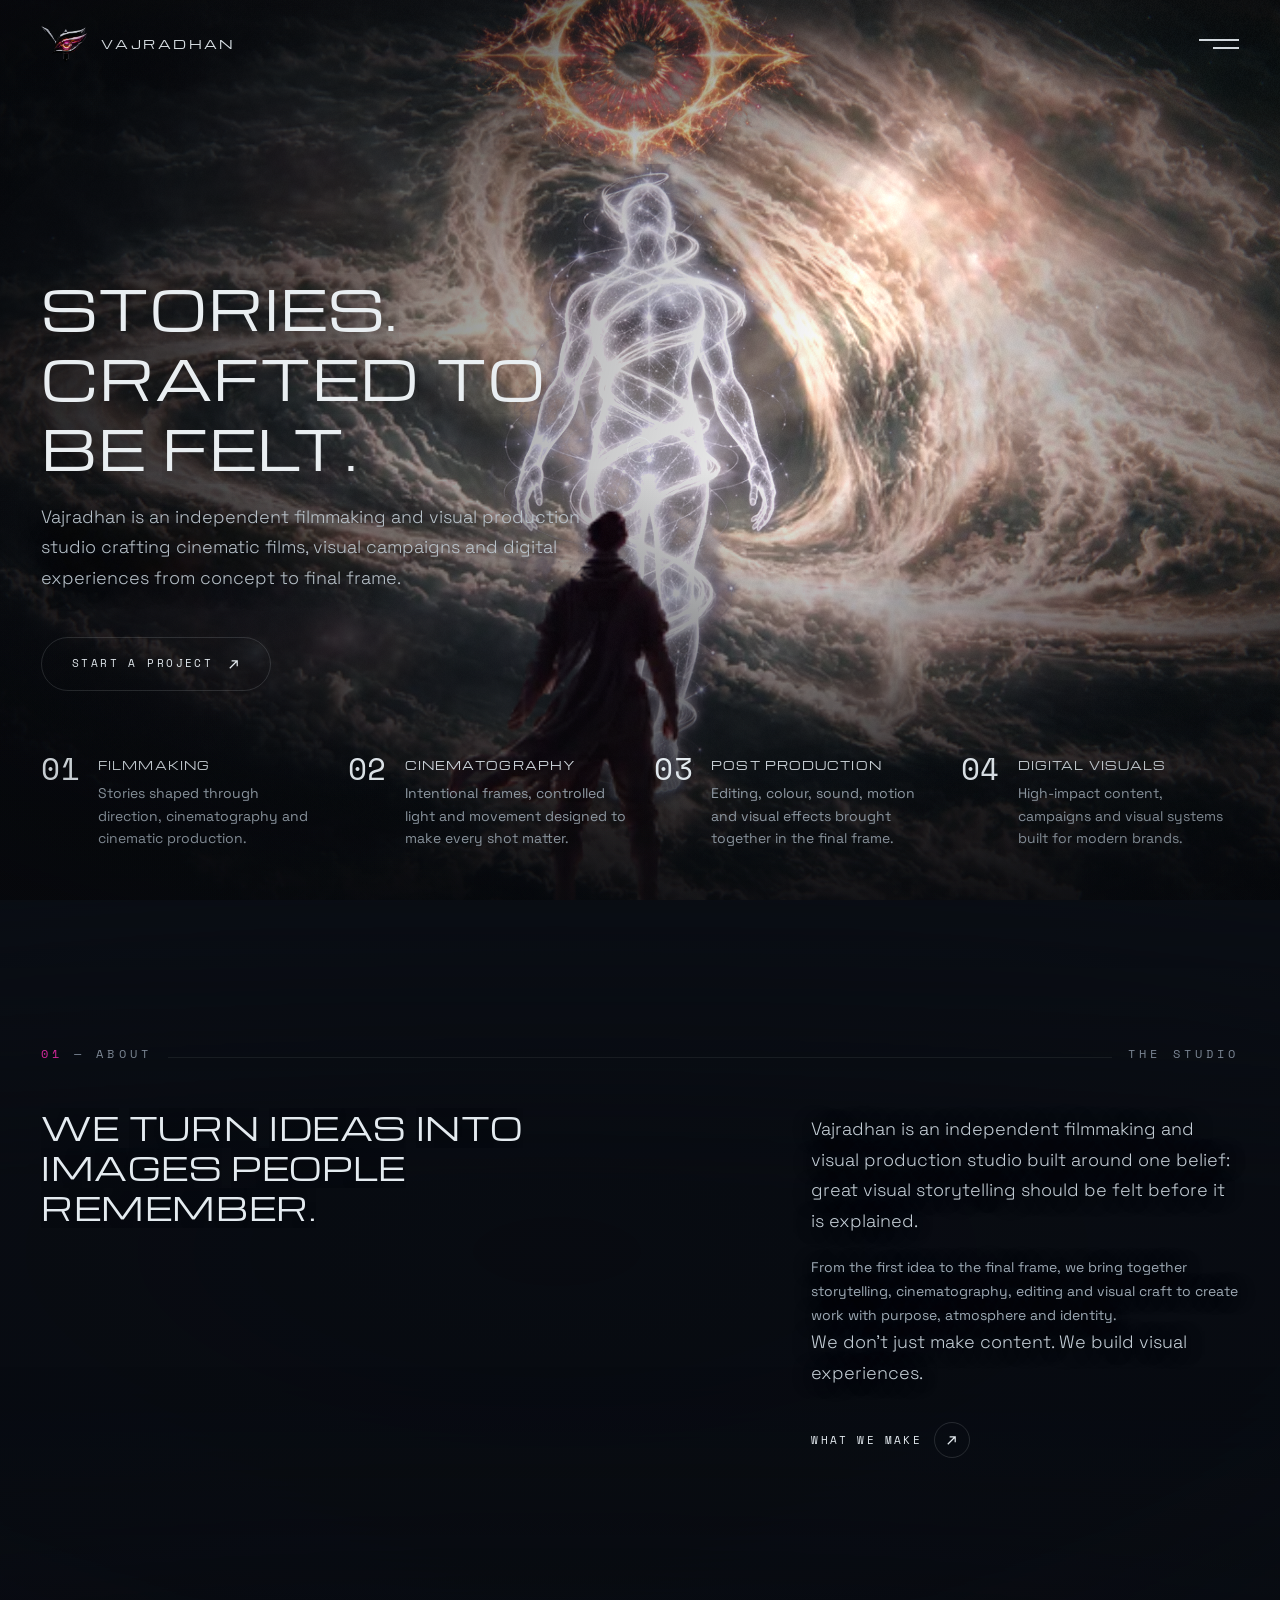
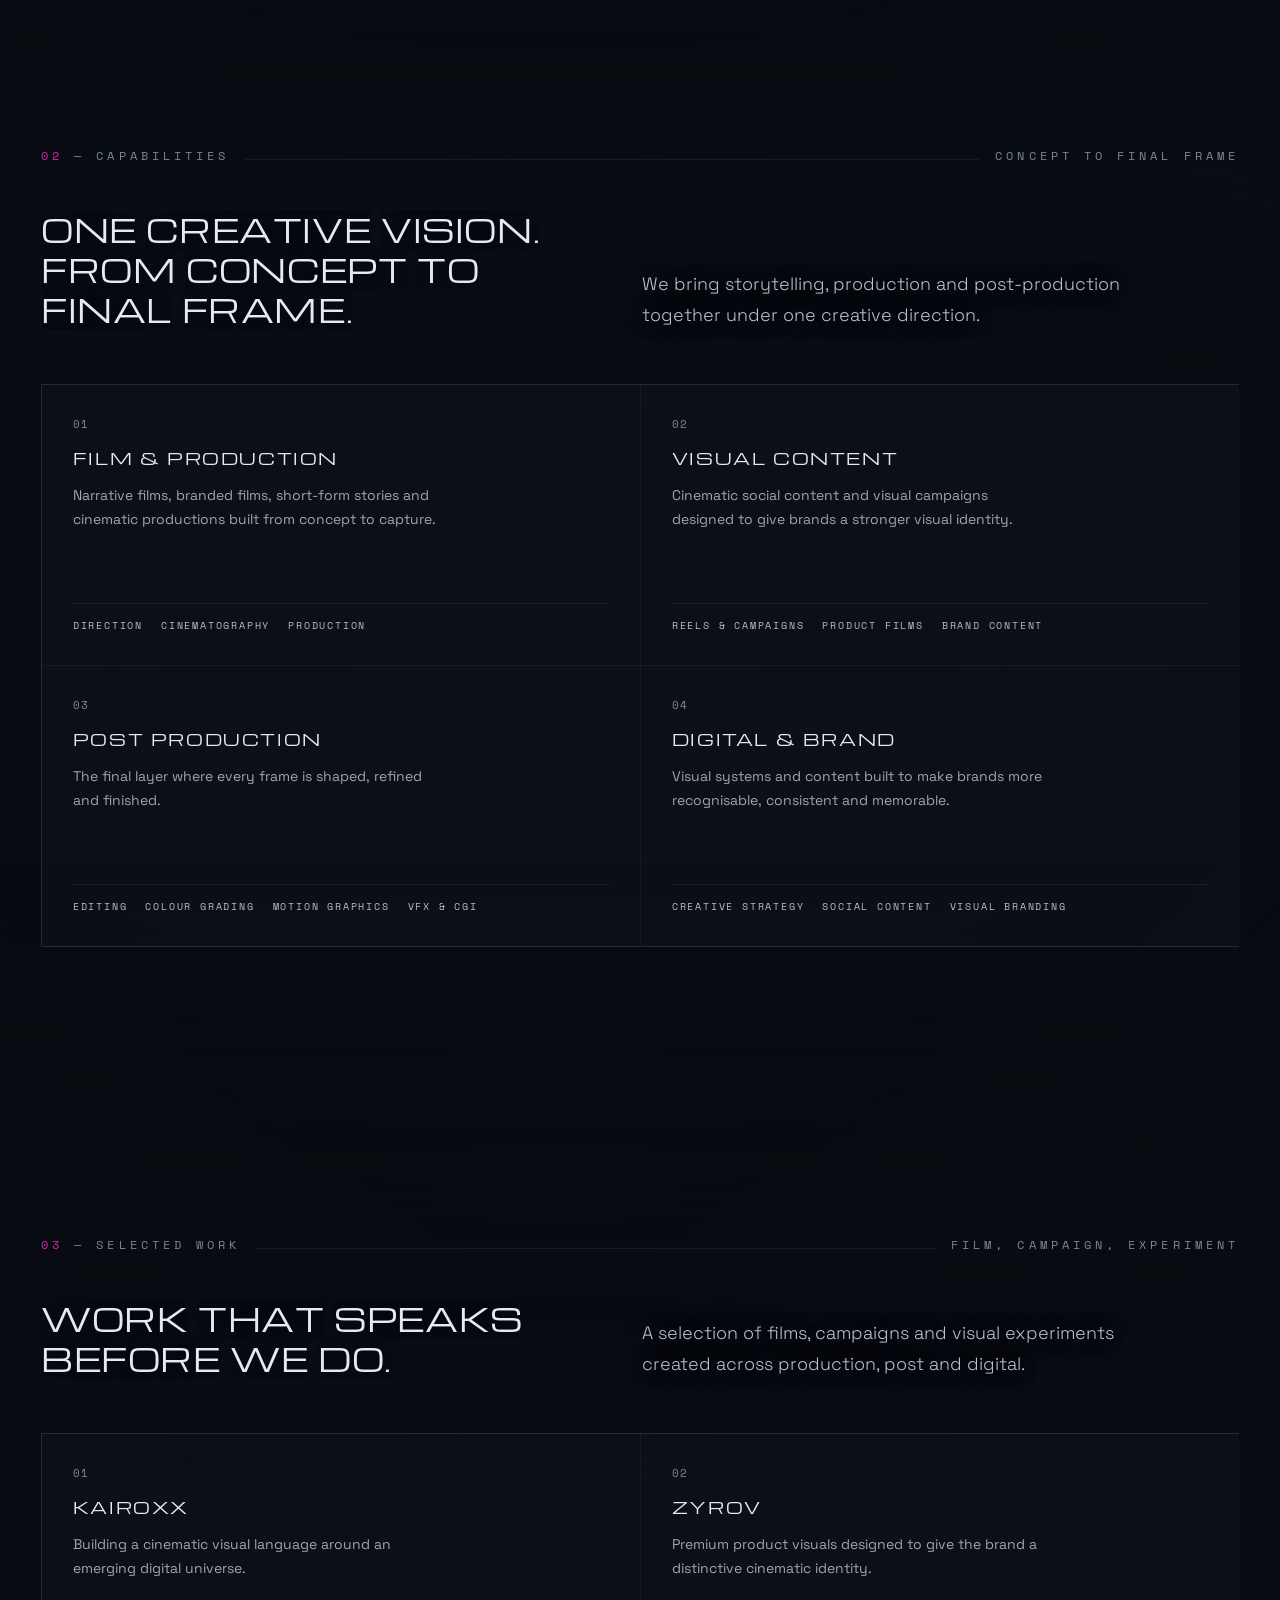
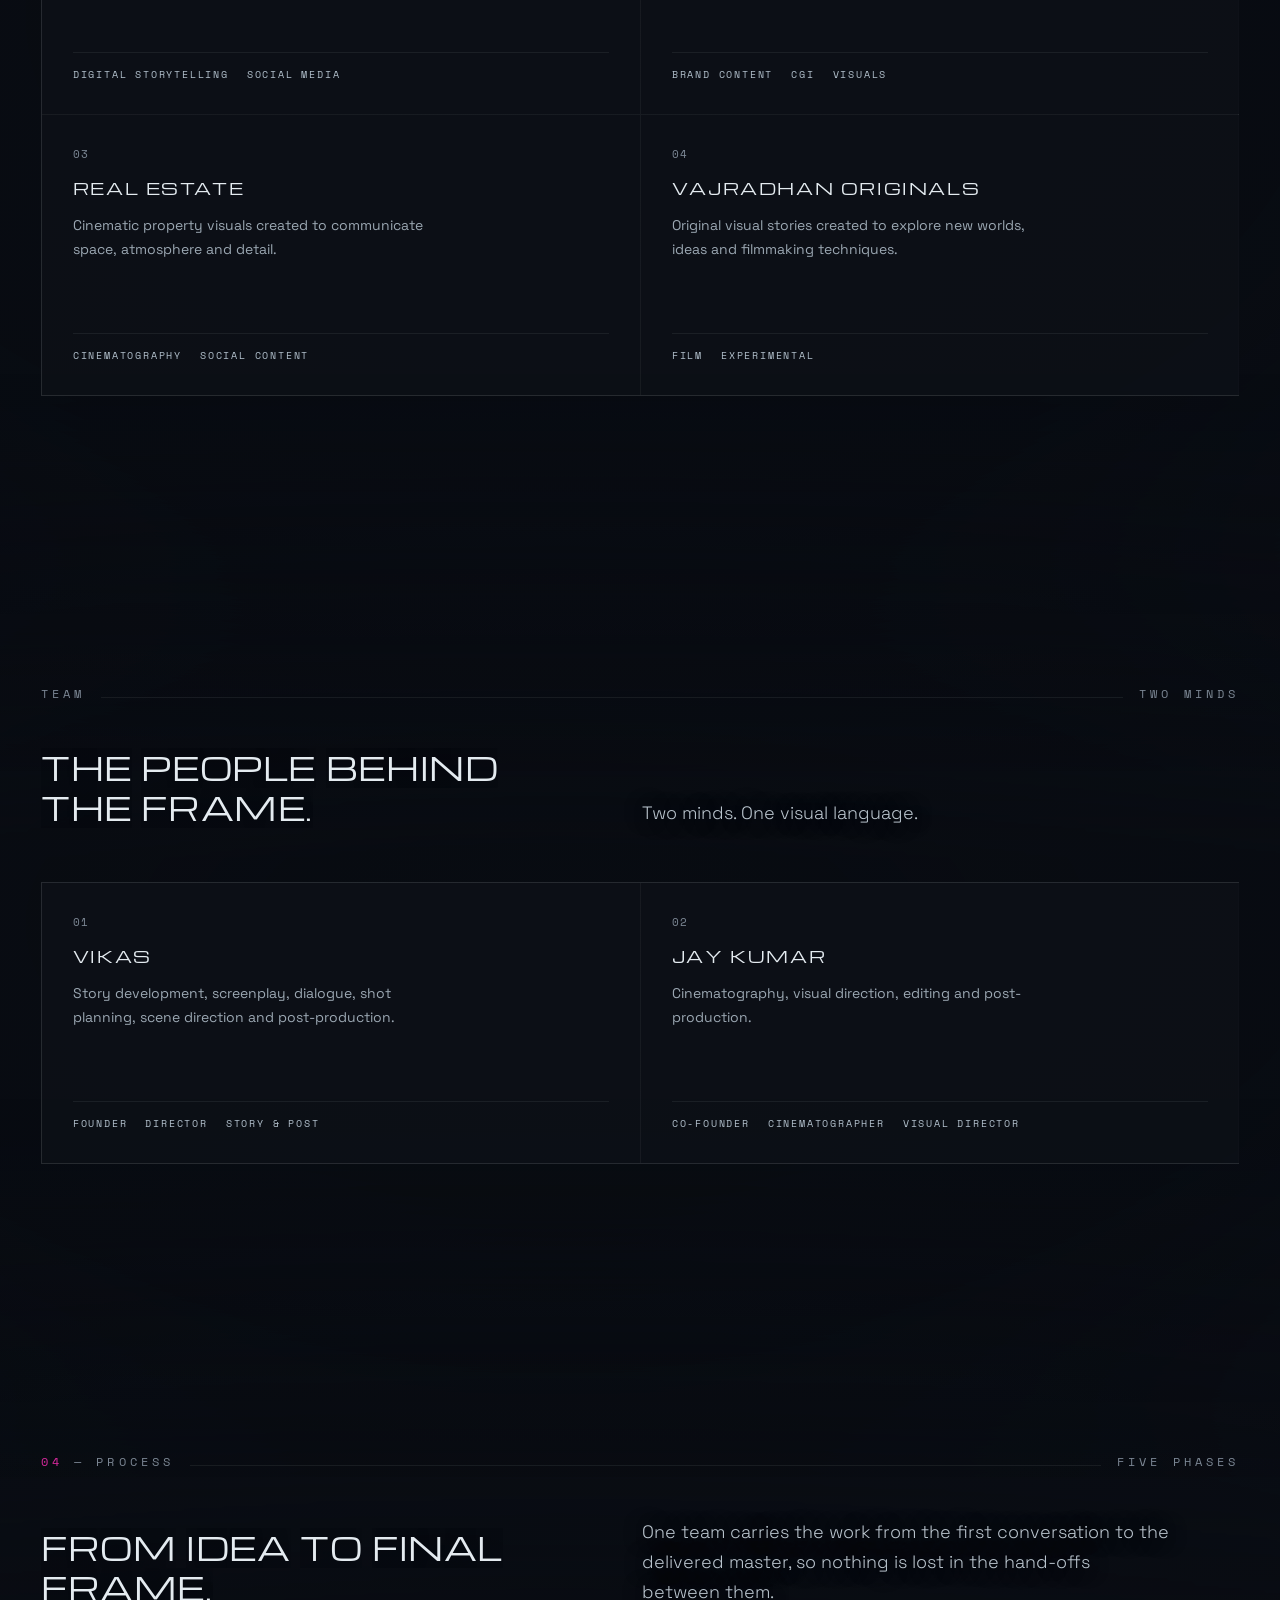
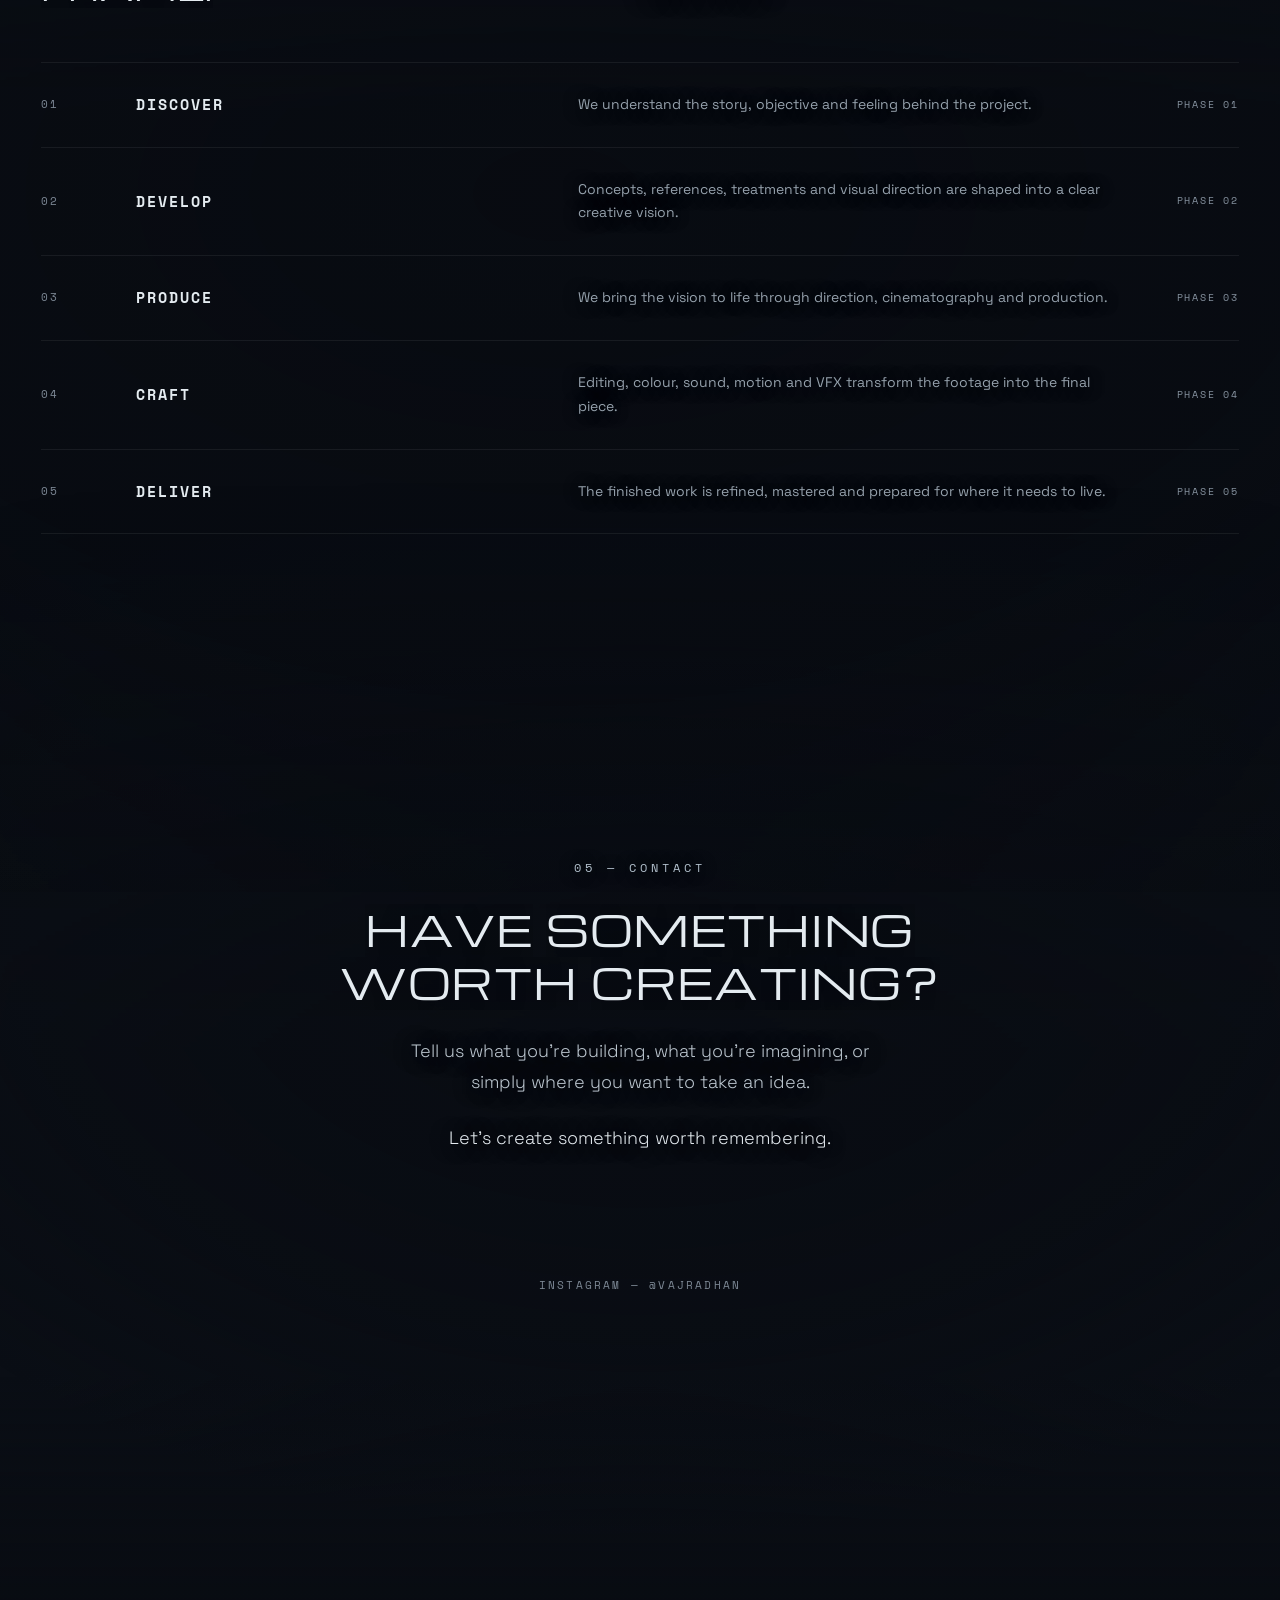
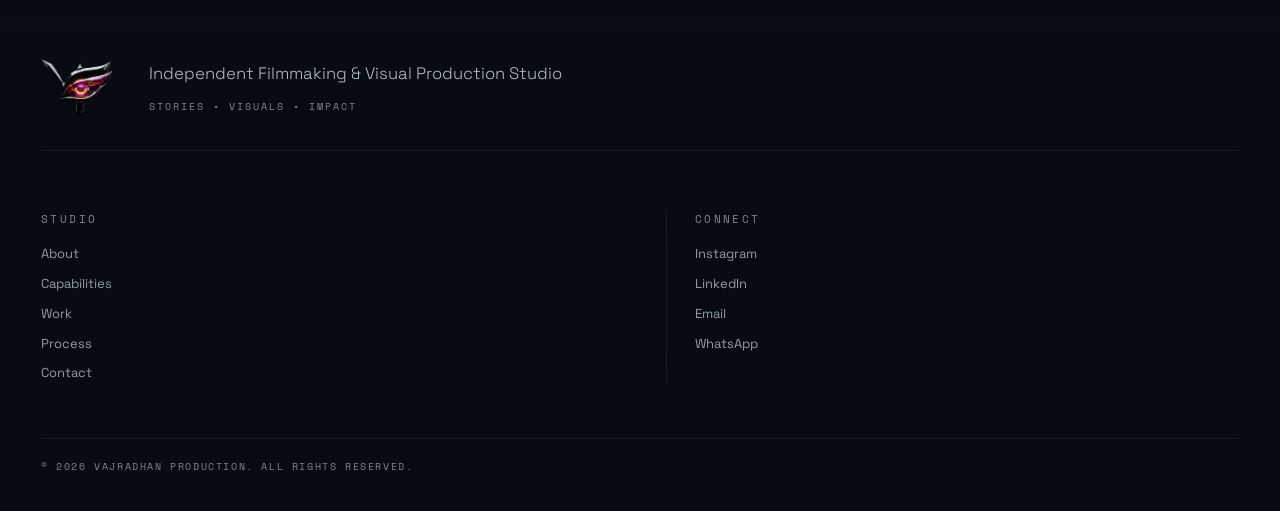
==== commit a6171b18: "Selected Work as text panels, Showreel removed, WhatsApp live on a stand-in number Selected Work had" ====
--- a/index.html
+++ b/index.html
@@ -34,7 +34,6 @@
   .hero::before{ background:linear-gradient(rgba(8,10,14,.58), rgba(8,10,14,.70) 46%, rgba(8,10,14,.80)); }
 }
 .hero > *{ position:relative; z-index:2; }
-.hero-keys{ display:block; margin:clamp(14px,2vh,24px) 0 0; }
 .chapters{
   display:grid; grid-template-columns:repeat(4,minmax(0,1fr)); gap:clamp(14px,2.2vw,44px);
   margin-top:clamp(36px,7vh,86px); padding-bottom:clamp(26px,5.6vh,70px);
@@ -56,9 +55,6 @@
   .chip.is-press .num{ color:var(--ember); transform:translate3d(0,-2px,0); }
   .chip.is-press b{ color:#fff; }
   .chip.is-press .d{ color:var(--bone-dim); }
-  .card.is-press .card-fr{ outline-color:rgba(228,235,240,.3); }
-  .reel-fr.is-press{ outline-color:rgba(228,235,240,.3); }
-  .card.is-press .card-ar{ opacity:1; transform:none; }
   .plate.is-press::before{ opacity:1; }
   .plate.is-press .bar{ transform:scaleX(1); }
   .plate.is-press > :not(.bar){ transform:translate3d(8px,0,0); }
@@ -94,42 +90,6 @@
 
 /* — selected work: four plates, staggered. The frames hold their box before
    any still arrives, so the grid never reflows when the client's images land. */
-.cards{ display:grid; grid-template-columns:repeat(2,minmax(0,1fr)); gap:clamp(14px,2vw,34px) clamp(14px,2vw,34px); align-items:start; }
-.card{ position:relative; }
-.card:nth-child(even){ transform:translateY(clamp(30px,6vw,110px)); }
-.card-fr{
-  position:relative; display:block; aspect-ratio:3/2; isolation:isolate;
-  outline:1px solid var(--line-soft); outline-offset:-1px;
-  transition:outline-color .5s var(--ease);
-  background:var(--card-img,none) center / cover no-repeat, var(--ink-2);
-}
-.card-fr::after{ content:''; position:absolute; inset:0; pointer-events:none;
-  background:linear-gradient(180deg, rgba(6,8,12,.04) 40%, rgba(6,8,12,.78)); }
-.card:hover .card-fr{ outline-color:rgba(228,235,240,.3); }
-.card-lab{ position:absolute; left:18px; right:18px; bottom:16px; z-index:3;
-  display:flex; align-items:flex-end; justify-content:space-between; gap:10px; pointer-events:none; }
-.card-lab b{ font-family:var(--font-mono); font-size:clamp(12px,1vw,15px); font-weight:700; letter-spacing:.12em; text-transform:uppercase; }
-.card-lab span{ font-family:var(--font-mono); font-size:10px; letter-spacing:.2em; text-transform:uppercase; color:var(--bone-dim); }
-.card-ar{ position:absolute; top:16px; right:16px; z-index:3; width:28px; height:28px;
-  opacity:0; transform:translate3d(-4px,4px,0); transition:opacity .5s var(--ease-out), transform .5s var(--ease-out); }
-.card:hover .card-ar{ opacity:1; transform:none; }
-.card-meta{ display:flex; justify-content:space-between; gap:12px; margin-top:14px; font-family:var(--font-mono);
-  font-size:10px; letter-spacing:.16em; text-transform:uppercase; color:var(--muted); }
-.card-line{ margin:10px 0 0; max-width:42ch; }
-
-/* — showreel: one frame, centred, waiting on the reel. It borrows the work
-   cards' frame exactly: same box, same hairline, same scrim. */
-.reel-fr{
-  position:relative; width:min(1100px,100%); margin-inline:auto;
-  aspect-ratio:16/9; isolation:isolate; display:grid; place-items:center;
-  outline:1px solid var(--line-soft); outline-offset:-1px;
-  background:var(--reel-poster,none) center / cover no-repeat, var(--ink-2);
-  transition:outline-color .5s var(--ease);
-}
-.reel-fr::after{ content:''; position:absolute; inset:0; pointer-events:none;
-  background:linear-gradient(180deg, rgba(6,8,12,.04) 40%, rgba(6,8,12,.78)); }
-.reel-fr:hover{ outline-color:rgba(228,235,240,.3); }
-
 /* — process: a ruled list */
 .rows{ border-top:1px solid var(--line-soft); }
 .row{
@@ -177,8 +137,6 @@
 }
 @media (max-width:820px){
   .chip .d{ display:block;  font-size:12px; }
-  .cards{ grid-template-columns:1fr; }
-  .card:nth-child(even){ transform:none; }
 }
 @media (max-width:560px){
   .chapters{ gap:22px 14px; }
@@ -243,10 +201,11 @@
   <a class="mlink" href="#contact" data-cursor><span>05</span><b>Contact</b></a>
   <a class="mlink" href="packages/" data-cursor><span>06</span><b>Packages</b></a>
   <p class="menu-foot">
-    <a class="cta" href="#contact" data-cursor data-press>
+    <button class="cta" type="button" aria-disabled="true"
+              data-wa="Hi Vajradhan — I’d like to talk about a project. Could we start a conversation?" data-cursor data-press>
       <i aria-hidden="true"></i><span>Start a Project</span>
       <svg viewBox="0 0 14 14" fill="none" width="13" height="13" aria-hidden="true"><path d="M3 11 11 3M5 3h6v6" stroke="#e4ebf0" stroke-width="1.3"/></svg>
-    </a>
+    </button>
   </p>
 </nav>
 <div class="scrim" id="scrim" aria-hidden="true"></div>
@@ -259,10 +218,11 @@
     <h1 class="display" id="hero-title" data-rv="up">Stories. Crafted to be felt.</h1>
     <p class="hero-sub" data-rv="up">Vajradhan is an independent filmmaking and visual production studio crafting
       cinematic films, visual campaigns and digital experiences from concept to final frame.</p>
-    <a class="cta hero-cta" href="#contact" data-rv="fade" data-cursor data-press>
+    <button class="cta hero-cta" type="button" aria-disabled="true"
+              data-wa="Hi Vajradhan — I’d like to talk about a project. Could we start a conversation?" data-rv="fade" data-cursor data-press>
       <i aria-hidden="true"></i><span>Start a Project</span>
       <svg viewBox="0 0 14 14" fill="none" width="13" height="13" aria-hidden="true"><path d="M3 11 11 3M5 3h6v6" stroke="#e4ebf0" stroke-width="1.3"/></svg>
-    </a>
+    </button>
   </div>
   <div class="chapters" id="chips">
     <a class="chip" href="#capabilities" data-chip="0" data-rv="up" data-cursor data-press><span class="num">01</span>
@@ -300,27 +260,6 @@
        restore it with four real numbers rather than two. -->
 </section>
 
-<!-- ============================================================ showreel
-     TODO: the reel itself. When the client supplies it, put the poster on
-     .reel-fr as a background image and wire the button to the player; the
-     frame already holds its 16:9 box, so nothing will reflow. -->
-<section class="sec" id="showreel" aria-labelledby="reel-title">
-  <div class="sec-head" data-rv="fade">
-    <span class="k">Showreel</span><span class="rule"></span><span class="k">Stories, frames, worlds</span>
-  </div>
-  <div class="split-head">
-    <h2 class="display h-sec" id="reel-title" data-rv="up">Watch the vision.</h2>
-    <p class="body-lg" data-rv="up">A glimpse into how we see stories, frames and worlds.</p>
-  </div>
-  <div class="reel-fr" data-rv="up" data-cursor data-press>
-    <!-- TODO: showreel source and poster frame -->
-    <button class="cta reel-cta" type="button" aria-disabled="true" data-cursor data-press>
-      <i aria-hidden="true"></i><span>Play Showreel</span>
-      <svg viewBox="0 0 14 14" fill="none" width="13" height="13" aria-hidden="true"><path d="M3 11 11 3M5 3h6v6" stroke="#e4ebf0" stroke-width="1.3"/></svg>
-    </button>
-  </div>
-</section>
-
 <!-- ============================================================ capabilities -->
 <section class="sec" id="capabilities" data-cam="2" data-rail="Capabilities" aria-labelledby="capabilities-title">
   <div class="sec-head" data-rv="fade">
@@ -364,8 +303,10 @@
 </section>
 
 <!-- ============================================================ selected work
-     TODO: every entry here needs approved imagery and verified details before
-     launch — no clients, metrics or results are claimed anywhere in it. -->
+     Text-only panels on the same .plate component the capabilities use: no
+     imagery was supplied and none is coming. No clients, metrics or results
+     are claimed anywhere in it.
+     TODO: client to verify the four descriptions and their discipline tags. -->
 <section class="sec" id="work" aria-labelledby="work-title">
   <div class="sec-head" data-rv="fade">
     <span class="k"><b>03</b> — Selected Work</span><span class="rule"></span><span class="k">Film, campaign, experiment</span>
@@ -375,46 +316,34 @@
     <p class="body-lg" data-rv="up">A selection of films, campaigns and visual experiments created across production,
       post and digital.</p>
   </div>
-  <div class="cards" id="cards">
-    <article class="card" data-rv="up" data-cursor data-press>
-      <div class="card-fr">
-        <!-- TODO: approved still for KAIROXX. The frame holds its 3:2 box until one
-             lands, so dropping in a background image is the only change needed. -->
-        <span class="card-ar" aria-hidden="true"><svg viewBox="0 0 14 14" fill="none"><path d="M3 11 11 3M5 3h6v6" stroke="#e4ebf0" stroke-width="1.3"/></svg></span>
-        <div class="card-lab"><b>KAIROXX</b><span>01</span></div>
-      </div>
-      <div class="card-meta"><span>Digital Storytelling / Social Media</span><span>01 / 04</span></div>
-      <p class="body card-line">Building a cinematic visual language around an emerging digital universe.</p>
-    </article>
-    <article class="card" data-rv="up" data-cursor data-press>
-      <div class="card-fr">
-        <!-- TODO: approved still for ZYROV. The frame holds its 3:2 box until one
-             lands, so dropping in a background image is the only change needed. -->
-        <span class="card-ar" aria-hidden="true"><svg viewBox="0 0 14 14" fill="none"><path d="M3 11 11 3M5 3h6v6" stroke="#e4ebf0" stroke-width="1.3"/></svg></span>
-        <div class="card-lab"><b>ZYROV</b><span>02</span></div>
-      </div>
-      <div class="card-meta"><span>Brand Content / CGI / Visuals</span><span>02 / 04</span></div>
-      <p class="body card-line">Premium product visuals designed to give the brand a distinctive cinematic identity.</p>
-    </article>
-    <article class="card" data-rv="up" data-cursor data-press>
-      <div class="card-fr">
-        <!-- TODO: approved still for REAL ESTATE. The frame holds its 3:2 box until one
-             lands, so dropping in a background image is the only change needed. -->
-        <span class="card-ar" aria-hidden="true"><svg viewBox="0 0 14 14" fill="none"><path d="M3 11 11 3M5 3h6v6" stroke="#e4ebf0" stroke-width="1.3"/></svg></span>
-        <div class="card-lab"><b>REAL ESTATE</b><span>03</span></div>
-      </div>
-      <div class="card-meta"><span>Cinematography / Social Content</span><span>03 / 04</span></div>
-      <p class="body card-line">Cinematic property visuals created to communicate space, atmosphere and detail.</p>
-    </article>
-    <article class="card" data-rv="up" data-cursor data-press>
-      <div class="card-fr">
-        <!-- TODO: approved still for VAJRADHAN ORIGINALS. The frame holds its 3:2 box until one
-             lands, so dropping in a background image is the only change needed. -->
-        <span class="card-ar" aria-hidden="true"><svg viewBox="0 0 14 14" fill="none"><path d="M3 11 11 3M5 3h6v6" stroke="#e4ebf0" stroke-width="1.3"/></svg></span>
-        <div class="card-lab"><b>VAJRADHAN ORIGINALS</b><span>04</span></div>
-      </div>
-      <div class="card-meta"><span>Film / Experimental</span><span>04 / 04</span></div>
-      <p class="body card-line">Original visual stories created to explore new worlds, ideas and filmmaking techniques.</p>
+  <div class="plates">
+    <article class="plate" data-rv="up" data-cursor data-press>
+      <span class="k">01</span>
+      <h3>Kairoxx</h3>
+      <p>Building a cinematic visual language around an emerging digital universe.</p>
+      <ul><li>Digital Storytelling</li><li>Social Media</li></ul>
+      <i class="bar" aria-hidden="true"></i>
+    </article>
+    <article class="plate" data-rv="up" data-cursor data-press>
+      <span class="k">02</span>
+      <h3>Zyrov</h3>
+      <p>Premium product visuals designed to give the brand a distinctive cinematic identity.</p>
+      <ul><li>Brand Content</li><li>CGI</li><li>Visuals</li></ul>
+      <i class="bar" aria-hidden="true"></i>
+    </article>
+    <article class="plate" data-rv="up" data-cursor data-press>
+      <span class="k">03</span>
+      <h3>Real Estate</h3>
+      <p>Cinematic property visuals created to communicate space, atmosphere and detail.</p>
+      <ul><li>Cinematography</li><li>Social Content</li></ul>
+      <i class="bar" aria-hidden="true"></i>
+    </article>
+    <article class="plate" data-rv="up" data-cursor data-press>
+      <span class="k">04</span>
+      <h3>Vajradhan Originals</h3>
+      <p>Original visual stories created to explore new worlds, ideas and filmmaking techniques.</p>
+      <ul><li>Film</li><li>Experimental</li></ul>
+      <i class="bar" aria-hidden="true"></i>
     </article>
   </div>
 </section>
@@ -477,15 +406,16 @@
   <p class="body-lg" data-rv="up">Tell us what you’re building, what you’re imagining, or simply where you want to
     take an idea.</p>
   <p class="body-lg fin-claim" data-rv="up">Let’s create something worth remembering.</p>
-  <!-- TODO: the button is inert until there is a real business email to send to.
-       Make it <a class="cta" href="mailto:REAL@ADDRESS"> and drop the aria-disabled. -->
-  <button class="cta" type="button" aria-disabled="true" data-rv="fade" data-cursor data-press>
+  <!-- This opens WhatsApp with a general opener, and stays disabled until the
+       number is set in site.js.
+       TODO: client to approve the message copy. -->
+  <button class="cta" type="button" aria-disabled="true"
+          data-wa="Hi Vajradhan — I’d like to talk about a project. Could we start a conversation?" data-rv="fade" data-cursor data-press>
     <i aria-hidden="true"></i><span>Start a Project</span>
     <svg viewBox="0 0 14 14" fill="none" width="13" height="13" aria-hidden="true"><path d="M3 11 11 3M5 3h6v6" stroke="#e4ebf0" stroke-width="1.3"/></svg>
   </button>
   <ul class="fin-links" data-rv="fade">
     <!-- TODO: real business email, as <li><a href="mailto:...">hello@vajradhan...</a></li> -->
-    <!-- TODO: WhatsApp number — a link to wa.me/NUMBER reading Let’s talk → -->
     <!-- TODO: the Instagram profile URL, so the handle below can become a link -->
     <li>Instagram — @Vajradhan</li>
   </ul>
@@ -501,7 +431,7 @@
         <p class="foot-keys">Stories &bull; Visuals &bull; Impact</p>
       </div>
     </div>
-    <div data-rv="up"><h4>Studio</h4><ul>
+    <div data-rv="up"><h3>Studio</h3><ul>
       <li><a href="#about" data-cursor>About</a></li>
       <li><a href="#capabilities" data-cursor>Capabilities</a></li>
       <li><a href="#work" data-cursor>Work</a></li>
@@ -511,10 +441,12 @@
     <!-- TODO: the three below stay as text until the client supplies the
          Instagram and LinkedIn URLs and the business email; each then becomes a
          link, like the Studio column above it. -->
-    <div data-rv="up"><h4>Connect</h4><ul>
+    <div data-rv="up"><h3>Connect</h3><ul>
       <li>Instagram</li>
       <li>LinkedIn</li>
       <li>Email</li>
+      <!-- TODO: client to approve copy -->
+      <li data-wa="Hi Vajradhan — I’d like to talk about a project. Could we start a conversation?">WhatsApp</li>
     </ul></div>
   </div>
   <div class="foot-base" data-rv="fade">
--- a/assets/site.css
+++ b/assets/site.css
@@ -44,7 +44,6 @@
      1.05s transform. */
   --ease:cubic-bezier(.22,.61,.36,1);
   --ease-out:cubic-bezier(.16,1,.3,1);
-  --ease-io:cubic-bezier(.65,0,.35,1);
 }
 *,*::before,*::after{box-sizing:border-box}
 html{ -webkit-text-size-adjust:100%; scroll-behavior:auto; background:var(--ink);
@@ -143,7 +142,7 @@
 .pre-mark{ margin:0 auto 22px; width:72px; height:auto; }
 .pre-word{ font-family:var(--font-display); font-weight:400; font-size:13px; letter-spacing:.26em;
   color:var(--bone); margin:0 0 22px .26em; }
-.pre-bar{ position:relative; height:1px; background:rgba(228,235,240,.14); overflow:hidden; }
+.pre-bar{ position:relative; height:1px; background:var(--line); overflow:hidden; }
 .pre-bar i{ position:absolute; inset:0 100% 0 0; background:var(--bone); transition:right .35s linear; }
 .pre-meta{ display:flex; justify-content:space-between; margin-top:12px; font-family:var(--font-mono);
   font-size:11px; letter-spacing:.2em; text-transform:uppercase; color:var(--muted); }
@@ -294,7 +293,6 @@
 .plate:hover .bar{ transform:scaleX(1); }
 
 .hero-cta{ margin-top:clamp(18px,2.6vh,32px); }
-.reel-cta{ position:relative; z-index:2; margin-top:0; }
 .cta{
   position:relative; display:inline-flex; align-items:center; gap:14px; margin-top:44px;
   padding:17px 30px; border:1px solid var(--line); border-radius:100px; overflow:hidden; isolation:isolate;
@@ -326,7 +324,7 @@
 .foot-brand .foot-keys{ margin-top:12px; font-family:var(--font-mono); font-size:10px; letter-spacing:.2em;
   text-transform:uppercase; color:var(--muted); }
 .foot-grid > div:nth-child(n+3){ padding-left:clamp(18px,2.2vw,34px); border-left:1px solid var(--line-soft); }
-.foot h4{ margin:0 0 16px; font-family:var(--font-mono); font-size:11px; font-weight:400; letter-spacing:.22em; text-transform:uppercase; color:var(--muted); }
+.foot h3{ margin:0 0 16px; font-family:var(--font-mono); font-size:11px; font-weight:400; letter-spacing:.22em; text-transform:uppercase; color:var(--muted); }
 .foot ul{ list-style:none; margin:0; padding:0; display:flex; flex-direction:column; gap:9px; }
 .foot li{ overflow:hidden; font-size:13px; color:#909ca7; }
 .foot li a{ display:inline-block; color:inherit;
@@ -362,7 +360,7 @@
   /* position comes in through `translate` (set per frame by JS); the grow is a
      `transform` scale, so neither ever touches layout */
   transition:transform .35s var(--ease-out), background-color .35s, border-color .35s, opacity .3s; opacity:0; }
-.cur-dot.act{ transform:scale(2); background:rgba(228,235,240,.07); border-color:rgba(228,235,240,.36); }
+.cur-dot.act{ transform:scale(2); background:var(--line-soft); border-color:rgba(228,235,240,.36); }
 @media (hover:hover) and (pointer:fine){ .cur-dot{ opacity:1 } }
 
 /* ============================================================= fallback
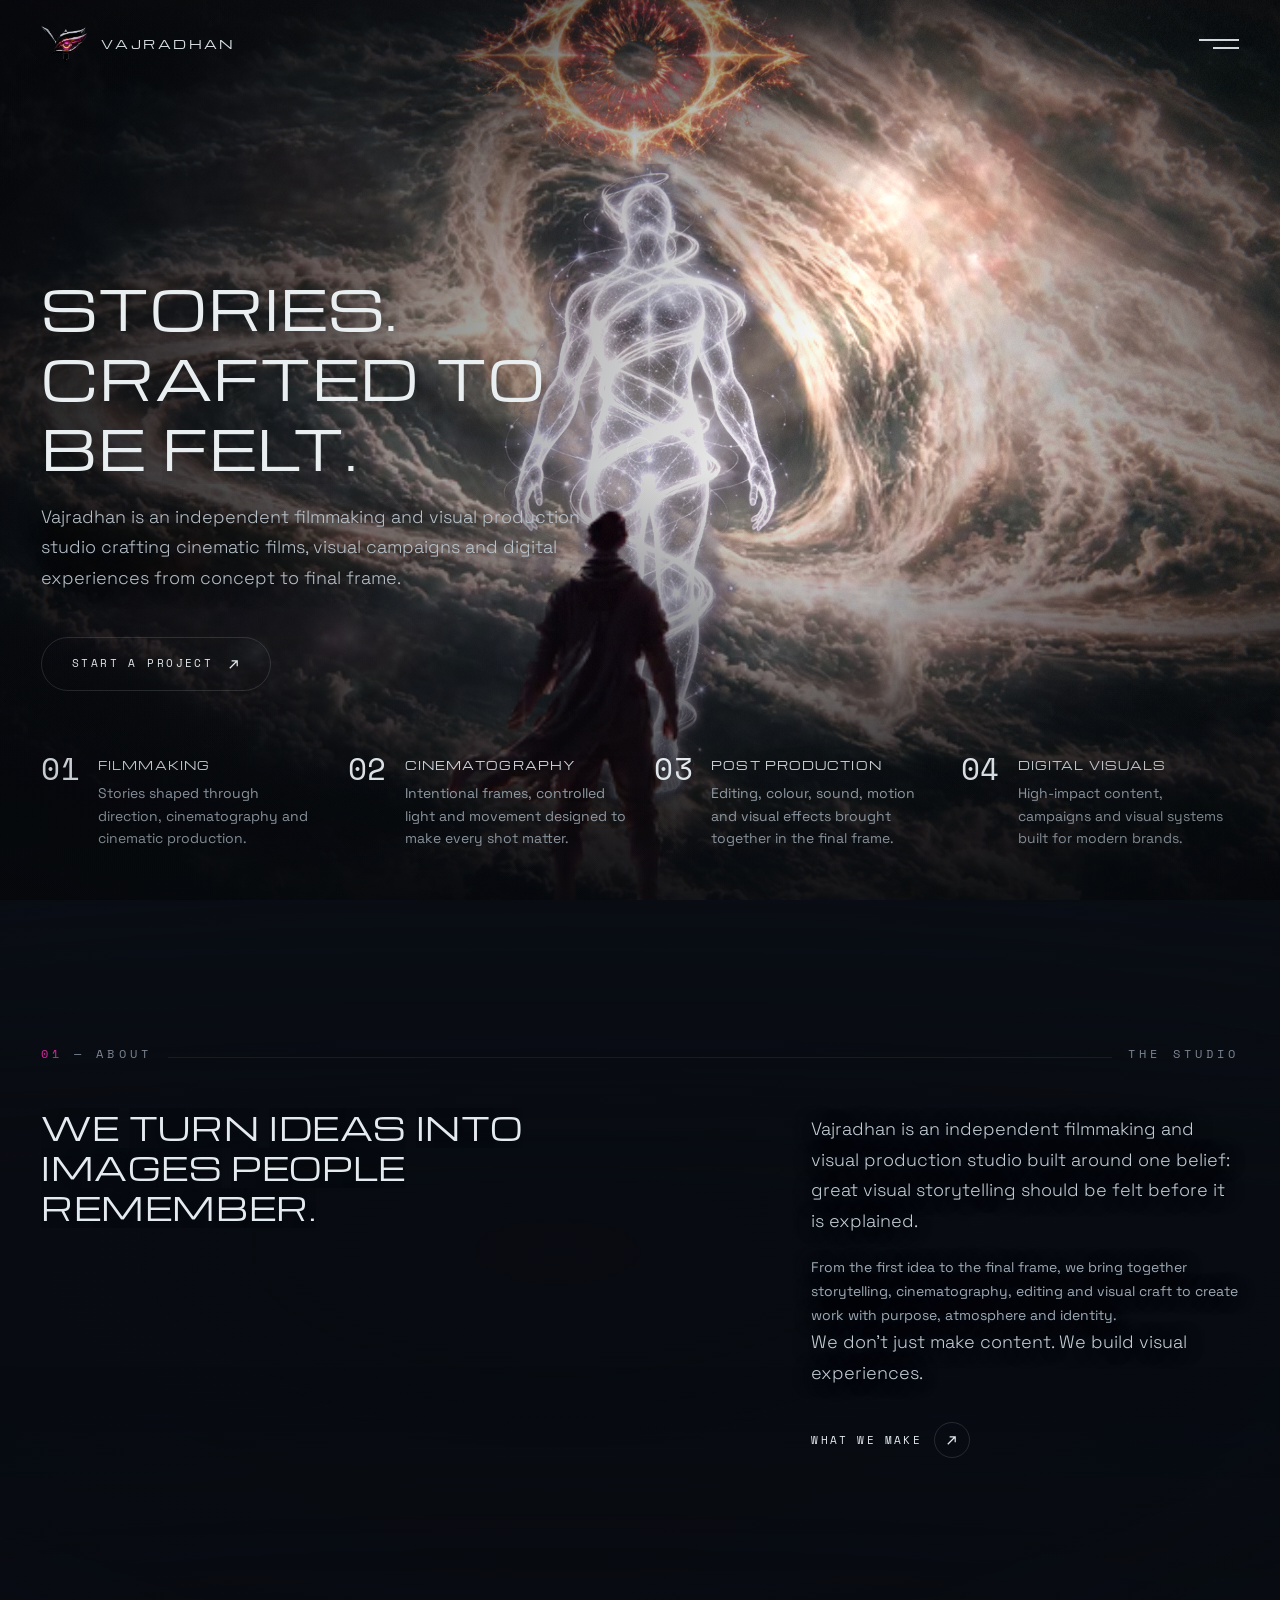
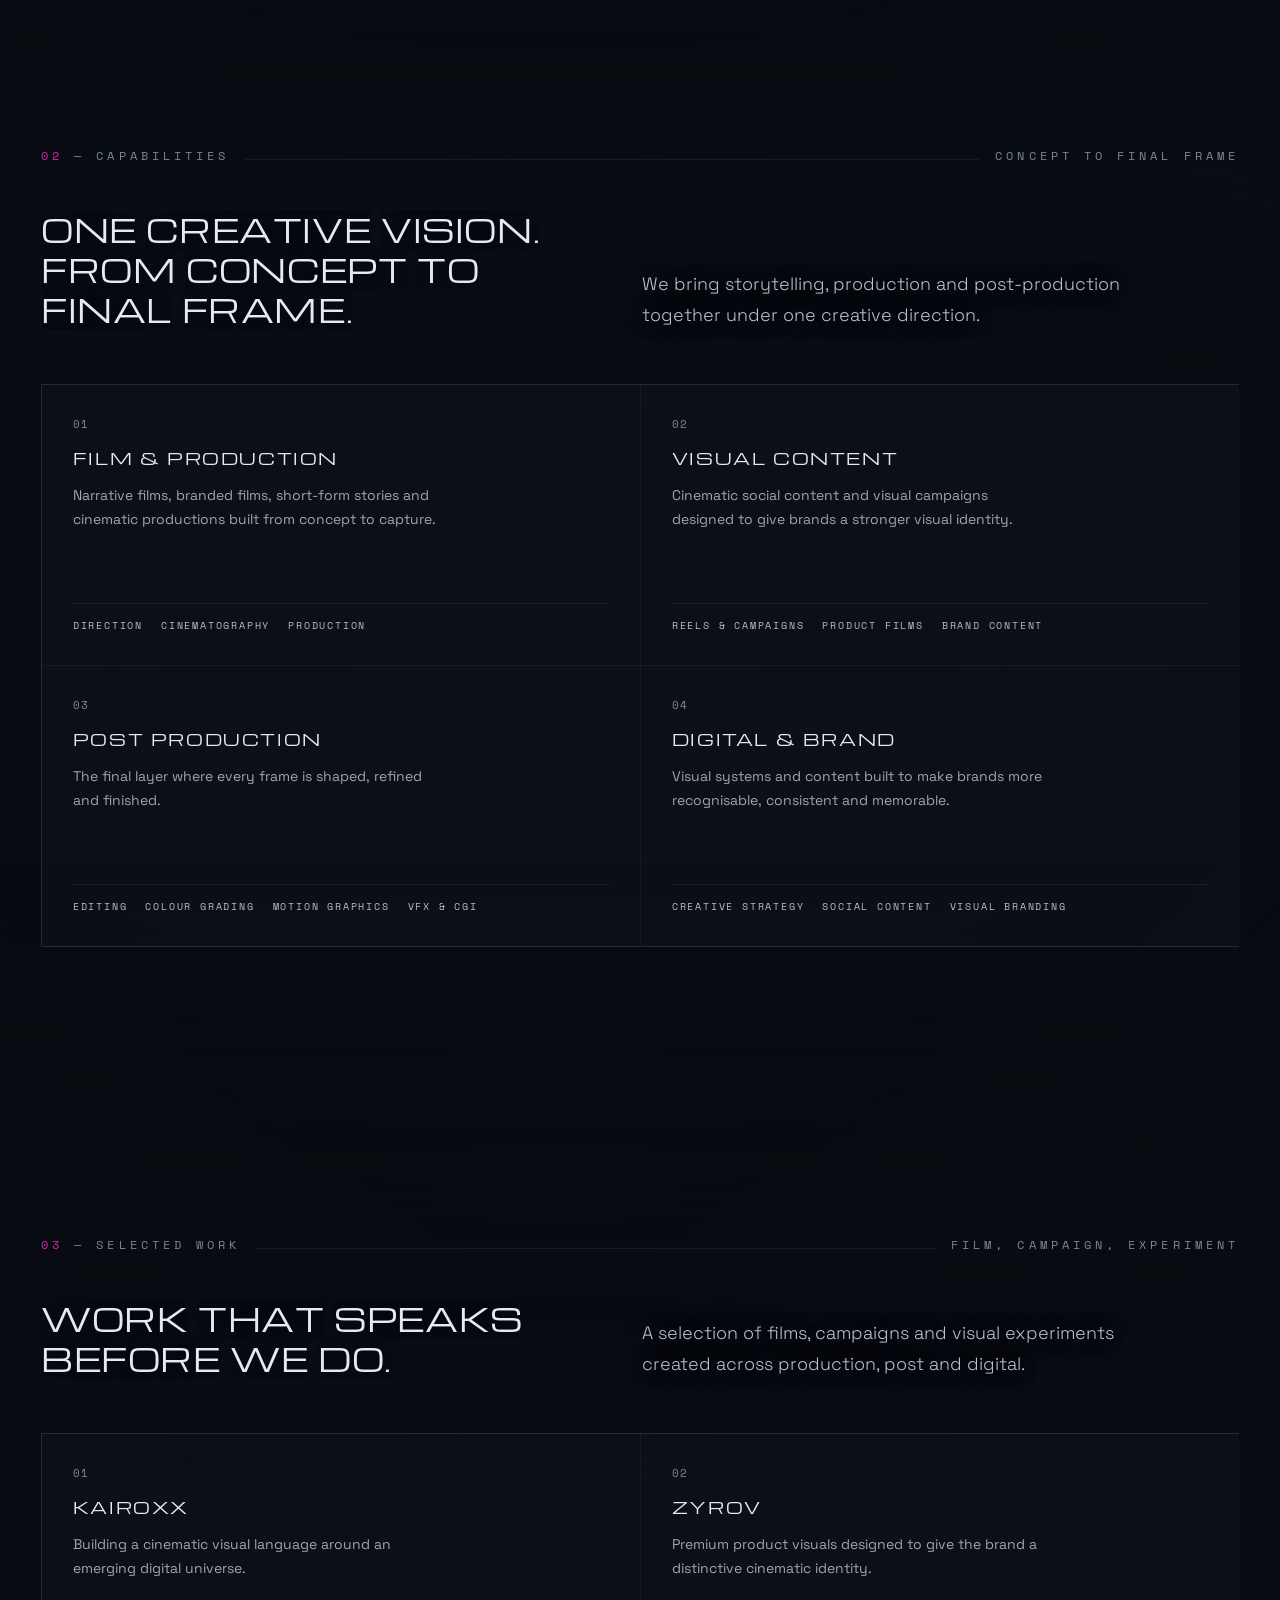
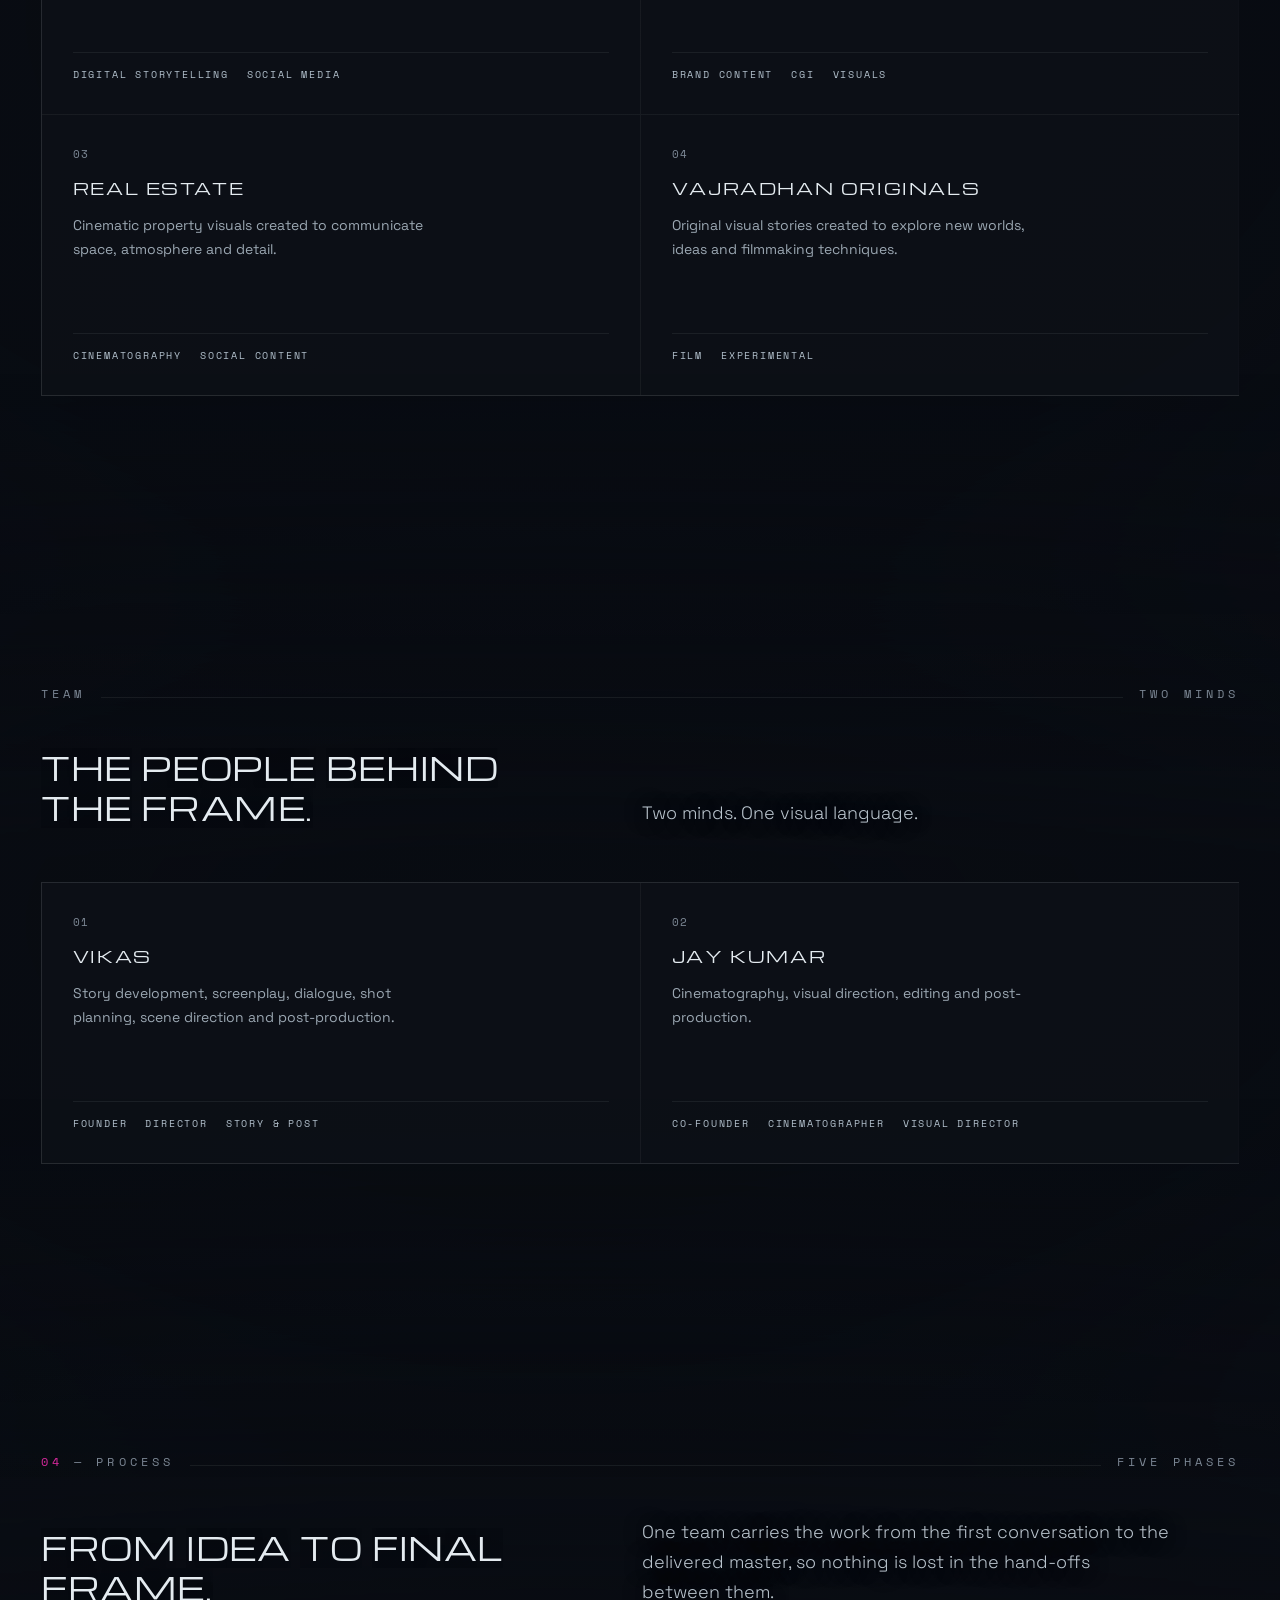
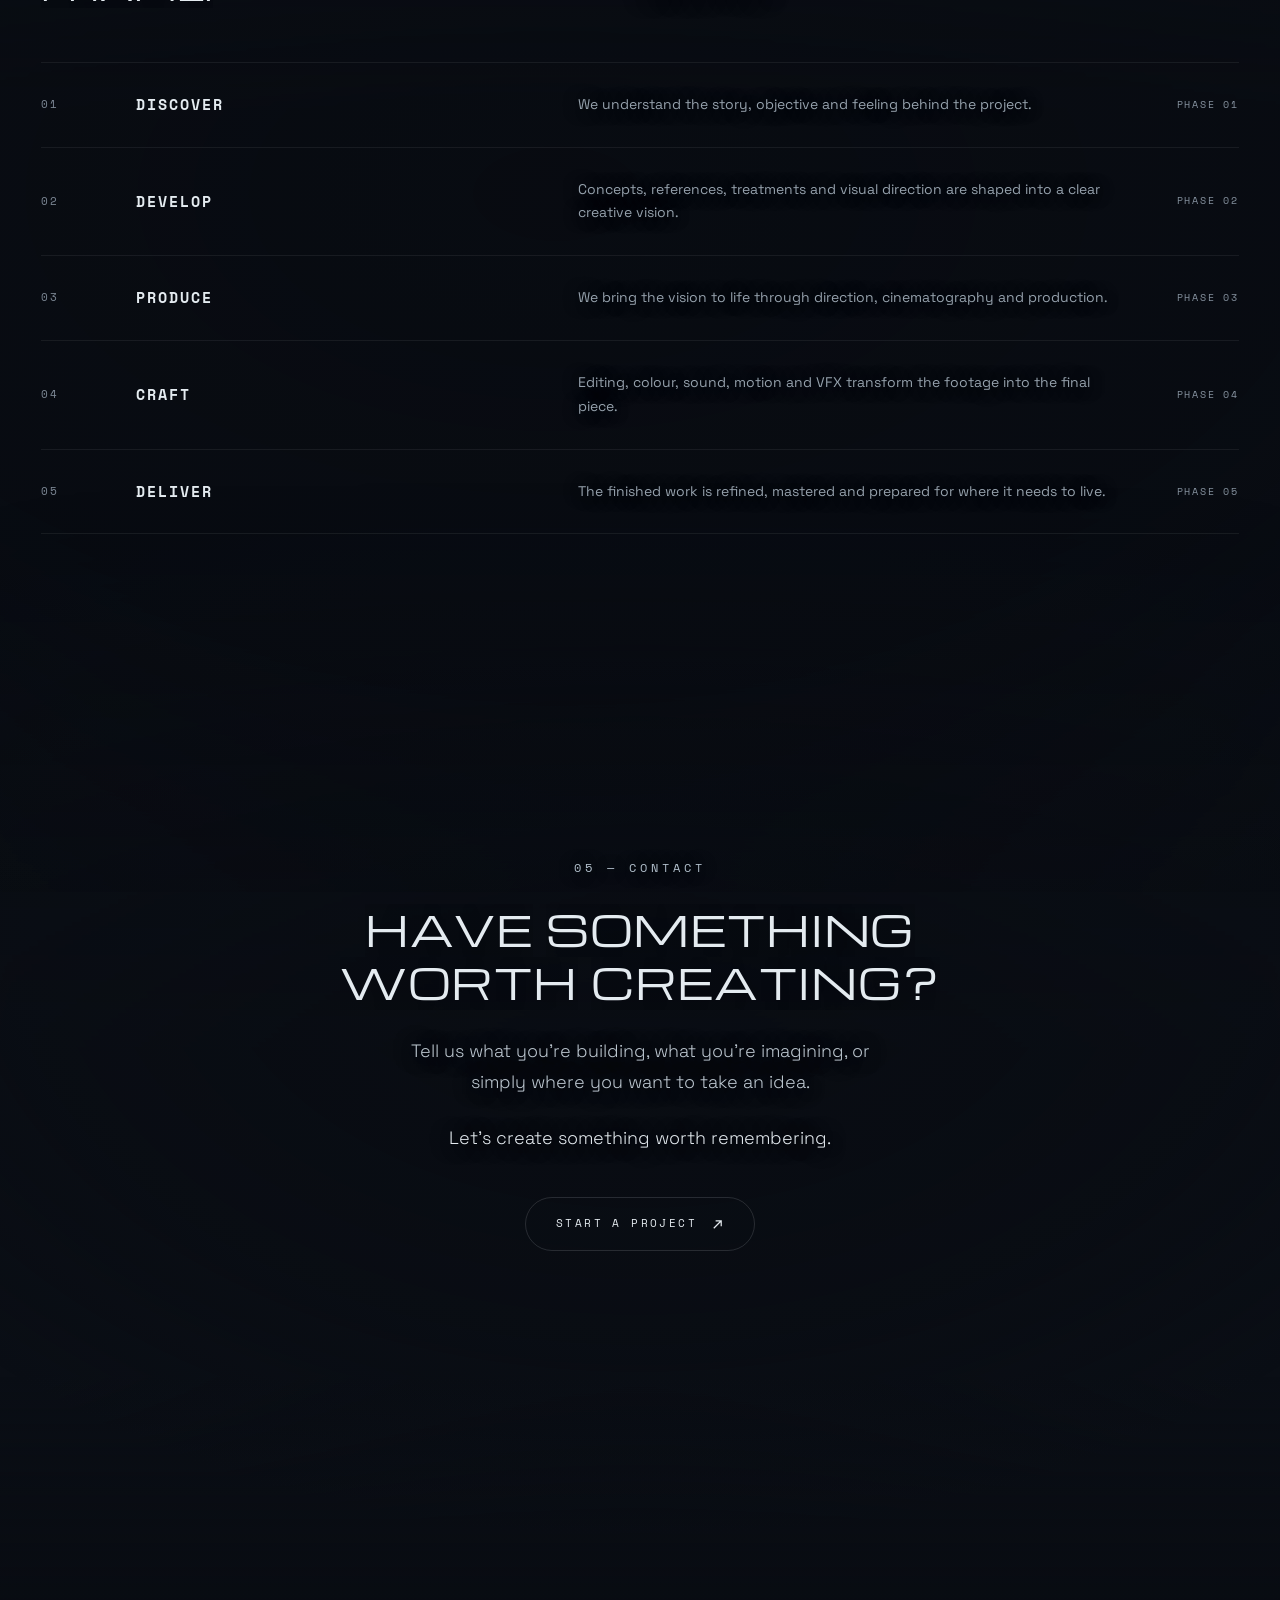
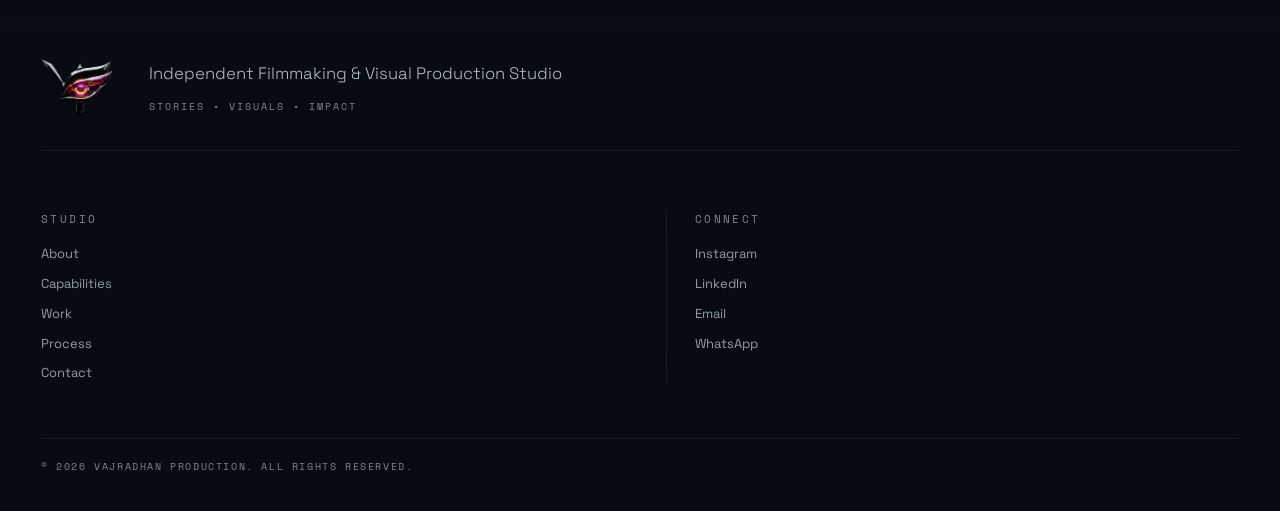
==== commit c68f1874: "Wire WhatsApp before the reveals, so swapped controls still appear wireWhatsApp replaces each contro" ====
--- a/index.html
+++ b/index.html
@@ -417,7 +417,6 @@
   <ul class="fin-links" data-rv="fade">
     <!-- TODO: real business email, as <li><a href="mailto:...">hello@vajradhan...</a></li> -->
     <!-- TODO: the Instagram profile URL, so the handle below can become a link -->
-    <li>Instagram — @Vajradhan</li>
   </ul>
 </section>
 
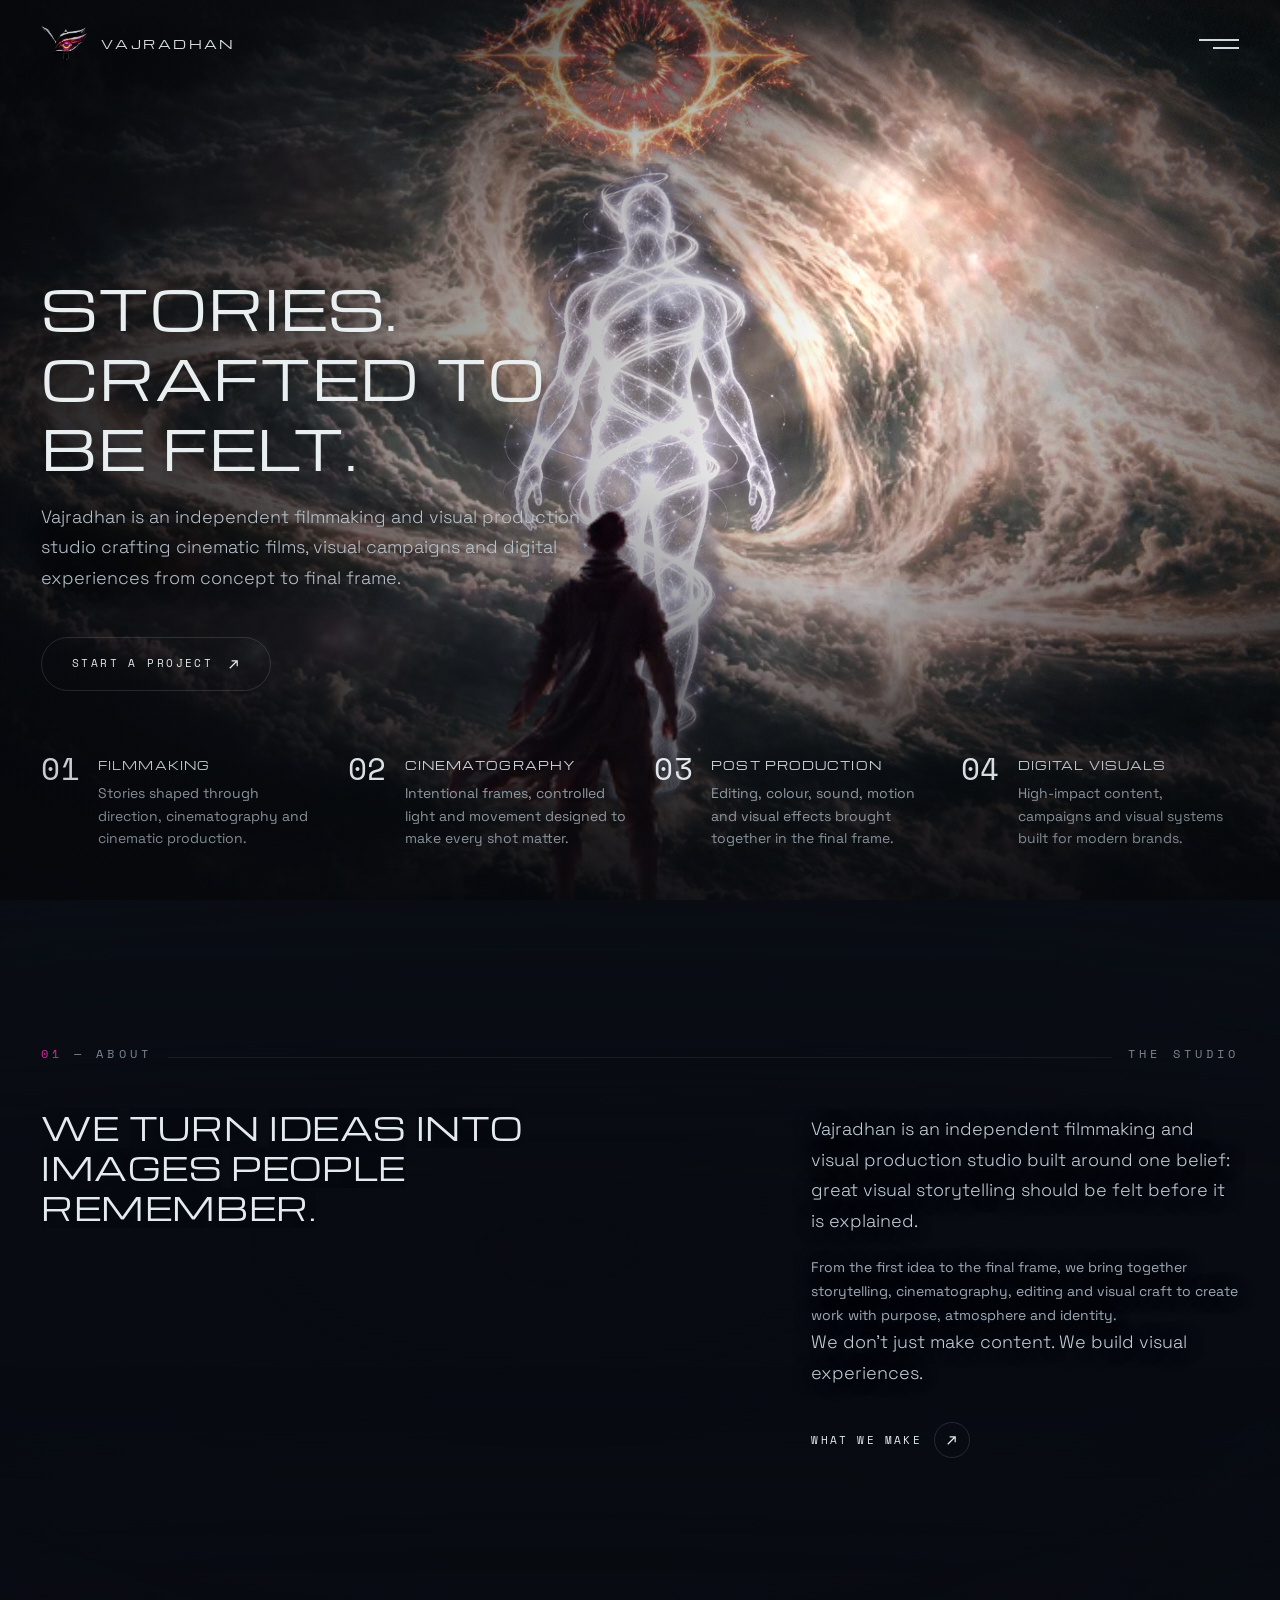
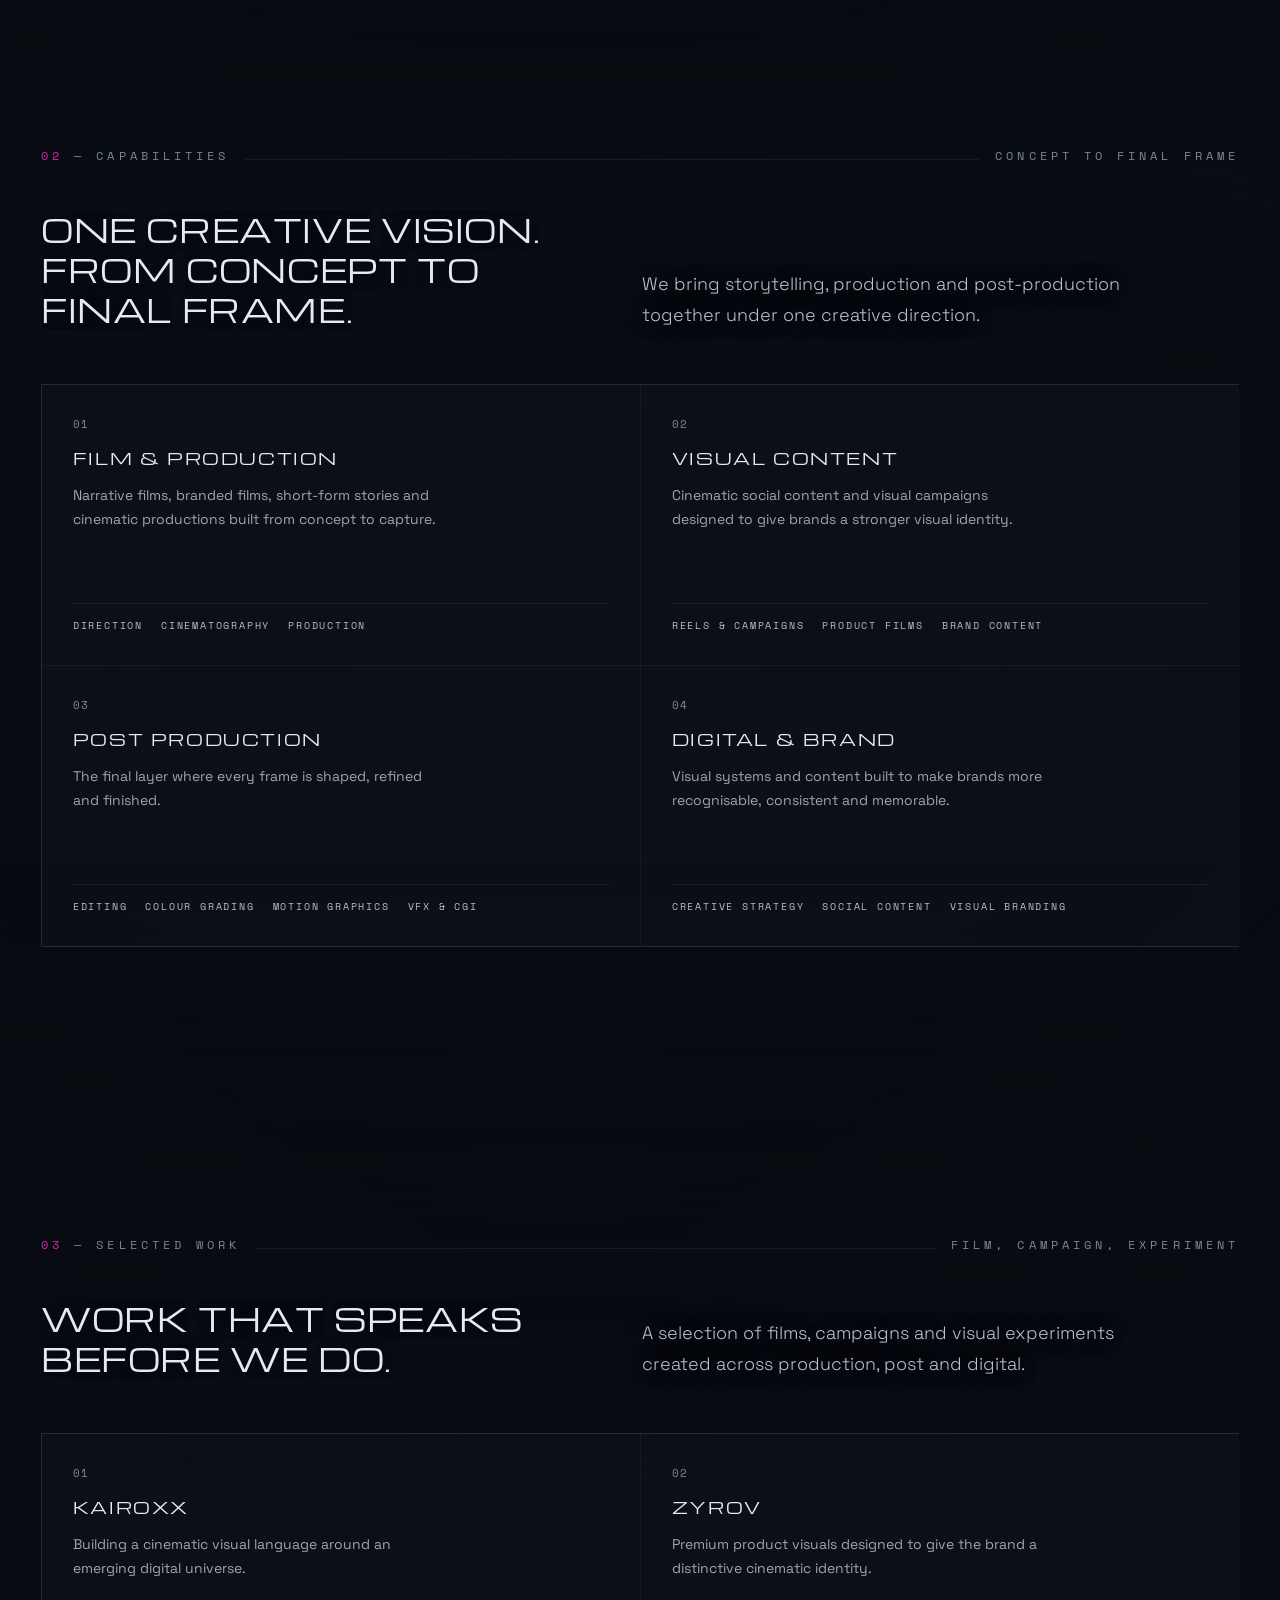
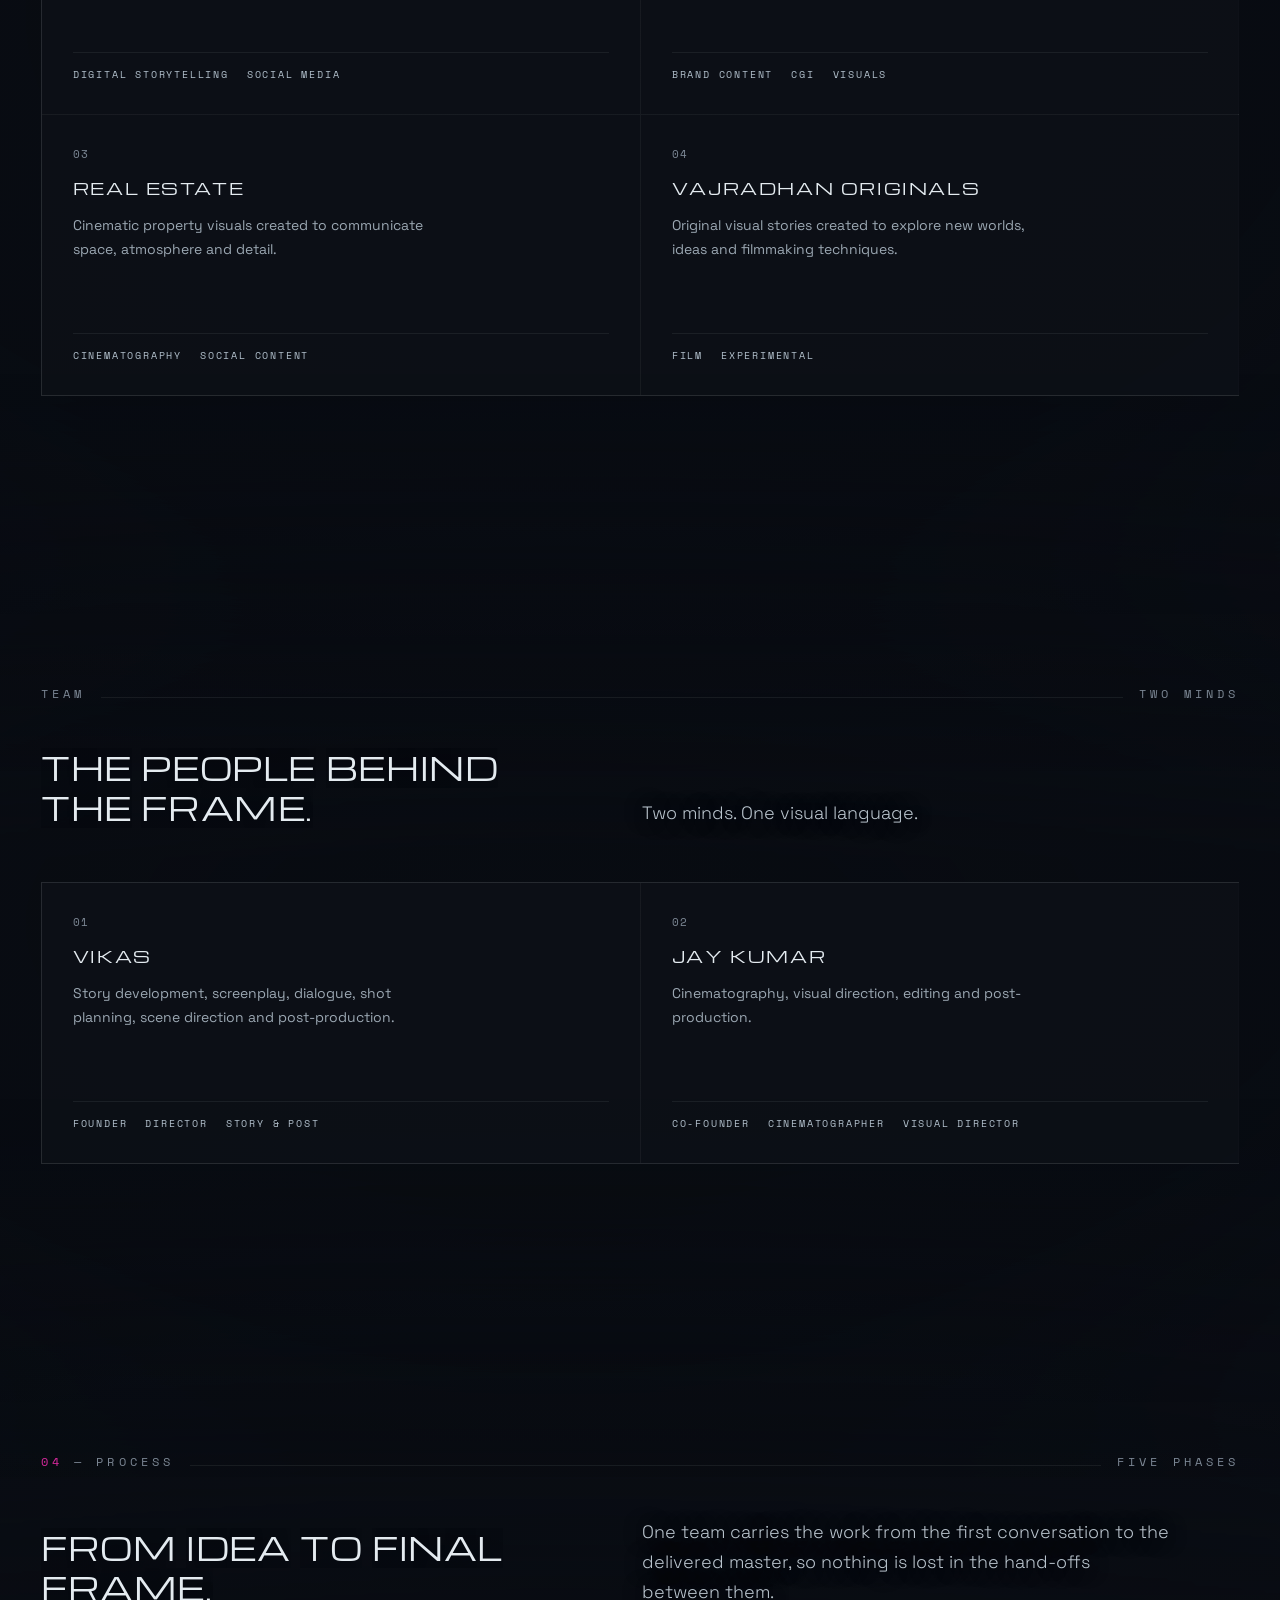
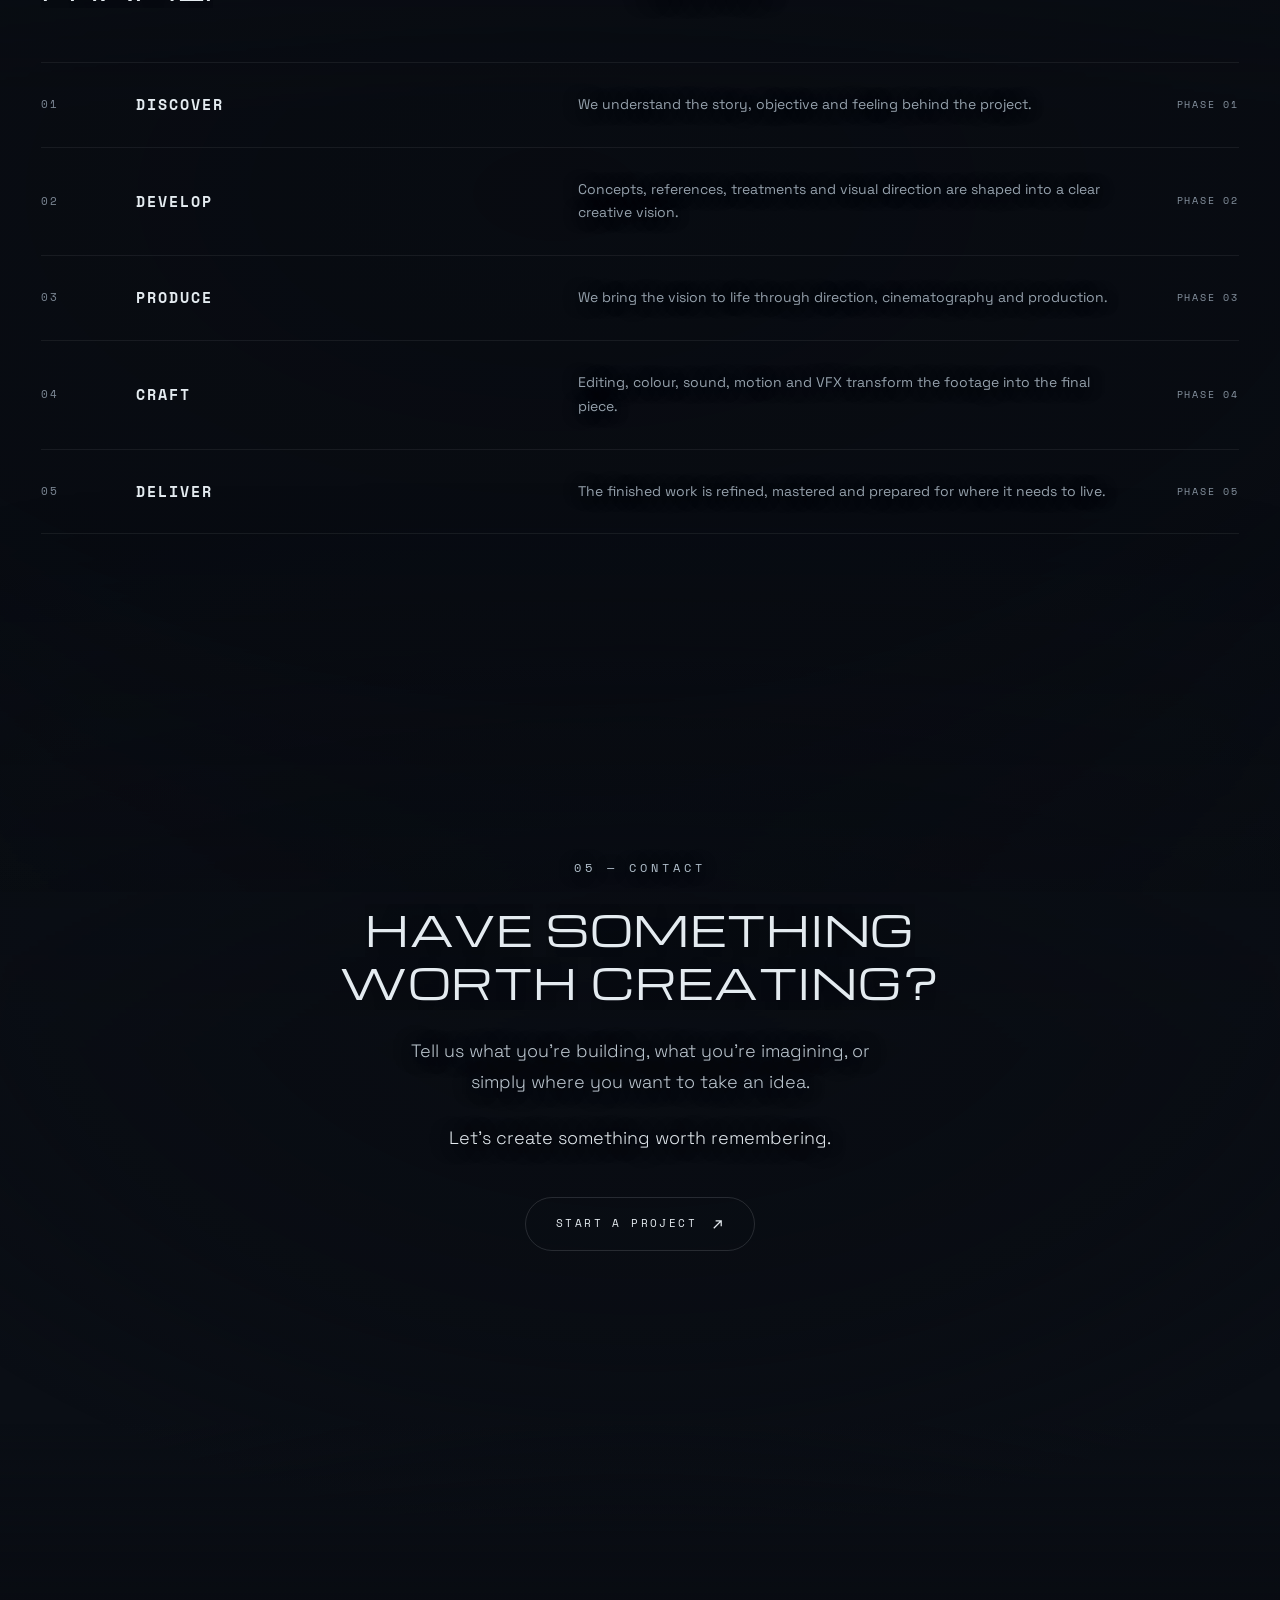
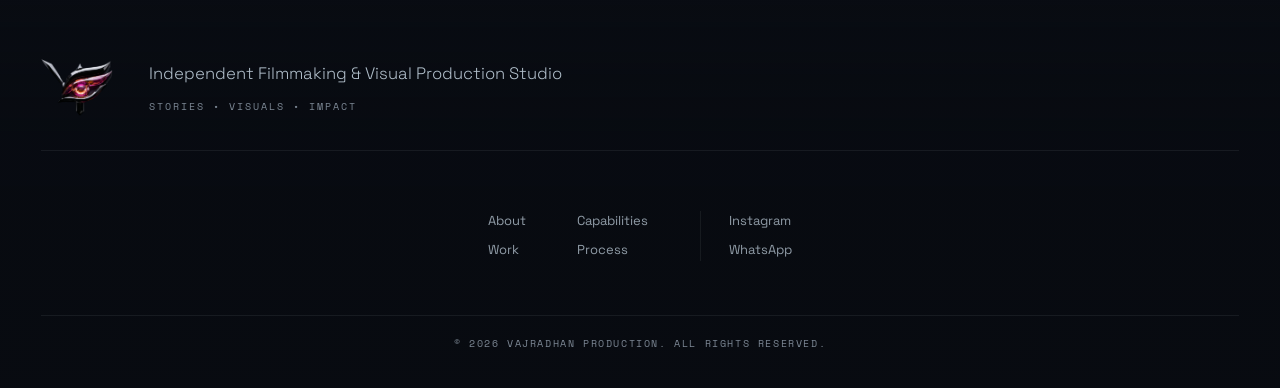
==== commit 9cb9b7ce: "Finalised and tested" ====
--- a/index.html
+++ b/index.html
@@ -120,11 +120,6 @@
 .fin h2{ font-size:clamp(24px,3.2vw,44px); line-height:1.26; letter-spacing:.02em; text-transform:uppercase; max-width:18ch; }
 .fin p{ max-width:46ch; margin:26px auto 0; }
 .fin-claim{ margin-top:18px; color:var(--bone); }
-.fin-links{ list-style:none; margin:26px 0 0; padding:0; display:flex; flex-wrap:wrap;
-  justify-content:center; gap:10px 26px; font-family:var(--font-mono);
-  font-size:11px; letter-spacing:.2em; text-transform:uppercase; color:var(--muted); }
-.fin-links a{ color:var(--bone-dim); transition:color .35s var(--ease); }
-.fin-links a:hover, .fin-links a:focus-visible{ color:var(--bone); }
 
 /* ============================================================= responsive */
 @media (max-width:1080px){
@@ -414,10 +409,6 @@
     <i aria-hidden="true"></i><span>Start a Project</span>
     <svg viewBox="0 0 14 14" fill="none" width="13" height="13" aria-hidden="true"><path d="M3 11 11 3M5 3h6v6" stroke="#e4ebf0" stroke-width="1.3"/></svg>
   </button>
-  <ul class="fin-links" data-rv="fade">
-    <!-- TODO: real business email, as <li><a href="mailto:...">hello@vajradhan...</a></li> -->
-    <!-- TODO: the Instagram profile URL, so the handle below can become a link -->
-  </ul>
 </section>
 
 <!-- ============================================================ footer -->
@@ -430,23 +421,21 @@
         <p class="foot-keys">Stories &bull; Visuals &bull; Impact</p>
       </div>
     </div>
-    <div data-rv="up"><h3>Studio</h3><ul>
-      <li><a href="#about" data-cursor>About</a></li>
-      <li><a href="#capabilities" data-cursor>Capabilities</a></li>
-      <li><a href="#work" data-cursor>Work</a></li>
-      <li><a href="#process" data-cursor>Process</a></li>
-      <li><a href="#contact" data-cursor>Contact</a></li>
-    </ul></div>
-    <!-- TODO: the three below stay as text until the client supplies the
-         Instagram and LinkedIn URLs and the business email; each then becomes a
-         link, like the Studio column above it. -->
-    <div data-rv="up"><h3>Connect</h3><ul>
-      <li>Instagram</li>
-      <li>LinkedIn</li>
-      <li>Email</li>
-      <!-- TODO: client to approve copy -->
-      <li data-wa="Hi Vajradhan — I’d like to talk about a project. Could we start a conversation?">WhatsApp</li>
-    </ul></div>
+    <nav class="foot-nav" aria-label="Footer" data-rv="up">
+      <ul>
+        <li><a href="#about" data-cursor>About</a></li>
+        <li><a href="#work" data-cursor>Work</a></li>
+      </ul>
+      <ul>
+        <li><a href="#capabilities" data-cursor>Capabilities</a></li>
+        <li><a href="#process" data-cursor>Process</a></li>
+      </ul>
+      <ul class="foot-reach">
+        <li><a href="https://www.instagram.com/vajradhan" target="_blank" rel="noopener" data-cursor>Instagram</a></li>
+        <!-- TODO: client to approve copy -->
+        <li data-wa="Hi Vajradhan — I’d like to talk about a project. Could we start a conversation?">WhatsApp</li>
+      </ul>
+    </nav>
   </div>
   <div class="foot-base" data-rv="fade">
     <span>© 2026 Vajradhan Production. All rights reserved.</span>
--- a/assets/site.css
+++ b/assets/site.css
@@ -313,8 +313,8 @@
 
 /* — footer · manifesto */
 .foot{ position:relative; padding:clamp(56px,9vh,110px) var(--pad) clamp(26px,4vh,40px); }
-.foot-grid{ position:relative; display:grid; grid-template-columns:repeat(2,minmax(0,1fr)); gap:clamp(22px,4vw,60px); }
-.foot-brand{ grid-column:1 / -1; display:grid; grid-template-columns:84px minmax(0,1fr); gap:24px; align-items:center;
+.foot-grid{ position:relative; display:grid; gap:clamp(22px,4vw,60px); }
+.foot-brand{ display:grid; grid-template-columns:84px minmax(0,1fr); gap:24px; align-items:center;
   padding-bottom:34px; margin-bottom:8px; border-bottom:1px solid var(--line-soft); }
 .foot-brand img{ width:72px; height:auto; transition:transform .7s var(--ease-out); }
 .foot-brand:hover img{ transform:scale(1.04); }
@@ -323,15 +323,20 @@
 /* specific enough to beat .foot-brand p, which sets the big line's size */
 .foot-brand .foot-keys{ margin-top:12px; font-family:var(--font-mono); font-size:10px; letter-spacing:.2em;
   text-transform:uppercase; color:var(--muted); }
-.foot-grid > div:nth-child(n+3){ padding-left:clamp(18px,2.2vw,34px); border-left:1px solid var(--line-soft); }
-.foot h3{ margin:0 0 16px; font-family:var(--font-mono); font-size:11px; font-weight:400; letter-spacing:.22em; text-transform:uppercase; color:var(--muted); }
+/* The link group: two short columns of section links, a hairline, then the
+   two ways to reach the studio. Centred in the footer rather than pushed to
+   the left edge, and unlabelled — six words in three groups need no headings.
+   The rule is the one the brand block above it already uses. */
 .foot ul{ list-style:none; margin:0; padding:0; display:flex; flex-direction:column; gap:9px; }
+.foot-nav{ display:flex; justify-content:center; gap:clamp(26px,4vw,64px); }
+.foot .foot-reach{ padding-left:clamp(18px,2.2vw,34px); border-left:1px solid var(--line-soft); }
 .foot li{ overflow:hidden; font-size:13px; color:#909ca7; }
 .foot li a{ display:inline-block; color:inherit;
   transition:color .35s var(--ease), transform .5s var(--ease-out); }
 .foot li a:hover, .foot li a:focus-visible{ transform:translate3d(6px,0,0); }
 .foot li a:hover{ color:var(--bone); }
 .foot-base{ position:relative; display:flex; flex-wrap:wrap; gap:8px 20px; align-items:center;
+  justify-content:center; text-align:center;
   margin-top:clamp(38px,6vh,74px); padding-top:20px; border-top:1px solid var(--line-soft);
   font-family:var(--font-mono); font-size:10px; letter-spacing:.16em; text-transform:uppercase; color:var(--muted); }
 
@@ -415,10 +420,14 @@
   .rail{ display:none; }
   .plates{ grid-template-columns:1fr; }
   .plate{ min-height:0; }
-  .foot-grid{ grid-template-columns:1fr; }
-  .foot-brand{ grid-column:auto; grid-template-columns:minmax(0,1fr); row-gap:16px; }
-  .foot-grid > div:nth-child(n+3){ padding-left:0; border-left:0; }
-  .foot-base{ flex-direction:column; align-items:flex-start; gap:8px; }
+  .foot-brand{ grid-template-columns:minmax(0,1fr); row-gap:16px; }
+  /* A vertical hairline cannot survive the width, so the reach group drops
+     below the two link columns and the rule turns with it: the same line,
+     laid horizontally. The columns stay side by side — four short words. */
+  .foot-nav{ flex-wrap:wrap; gap:18px clamp(26px,8vw,64px); }
+  .foot .foot-reach{ flex-basis:100%; justify-content:center; align-items:center;
+    padding-left:0; padding-top:20px; border-left:0; border-top:1px solid var(--line-soft); }
+  .foot-base{ gap:8px; }
 }
 
 @media (prefers-reduced-motion:reduce){
